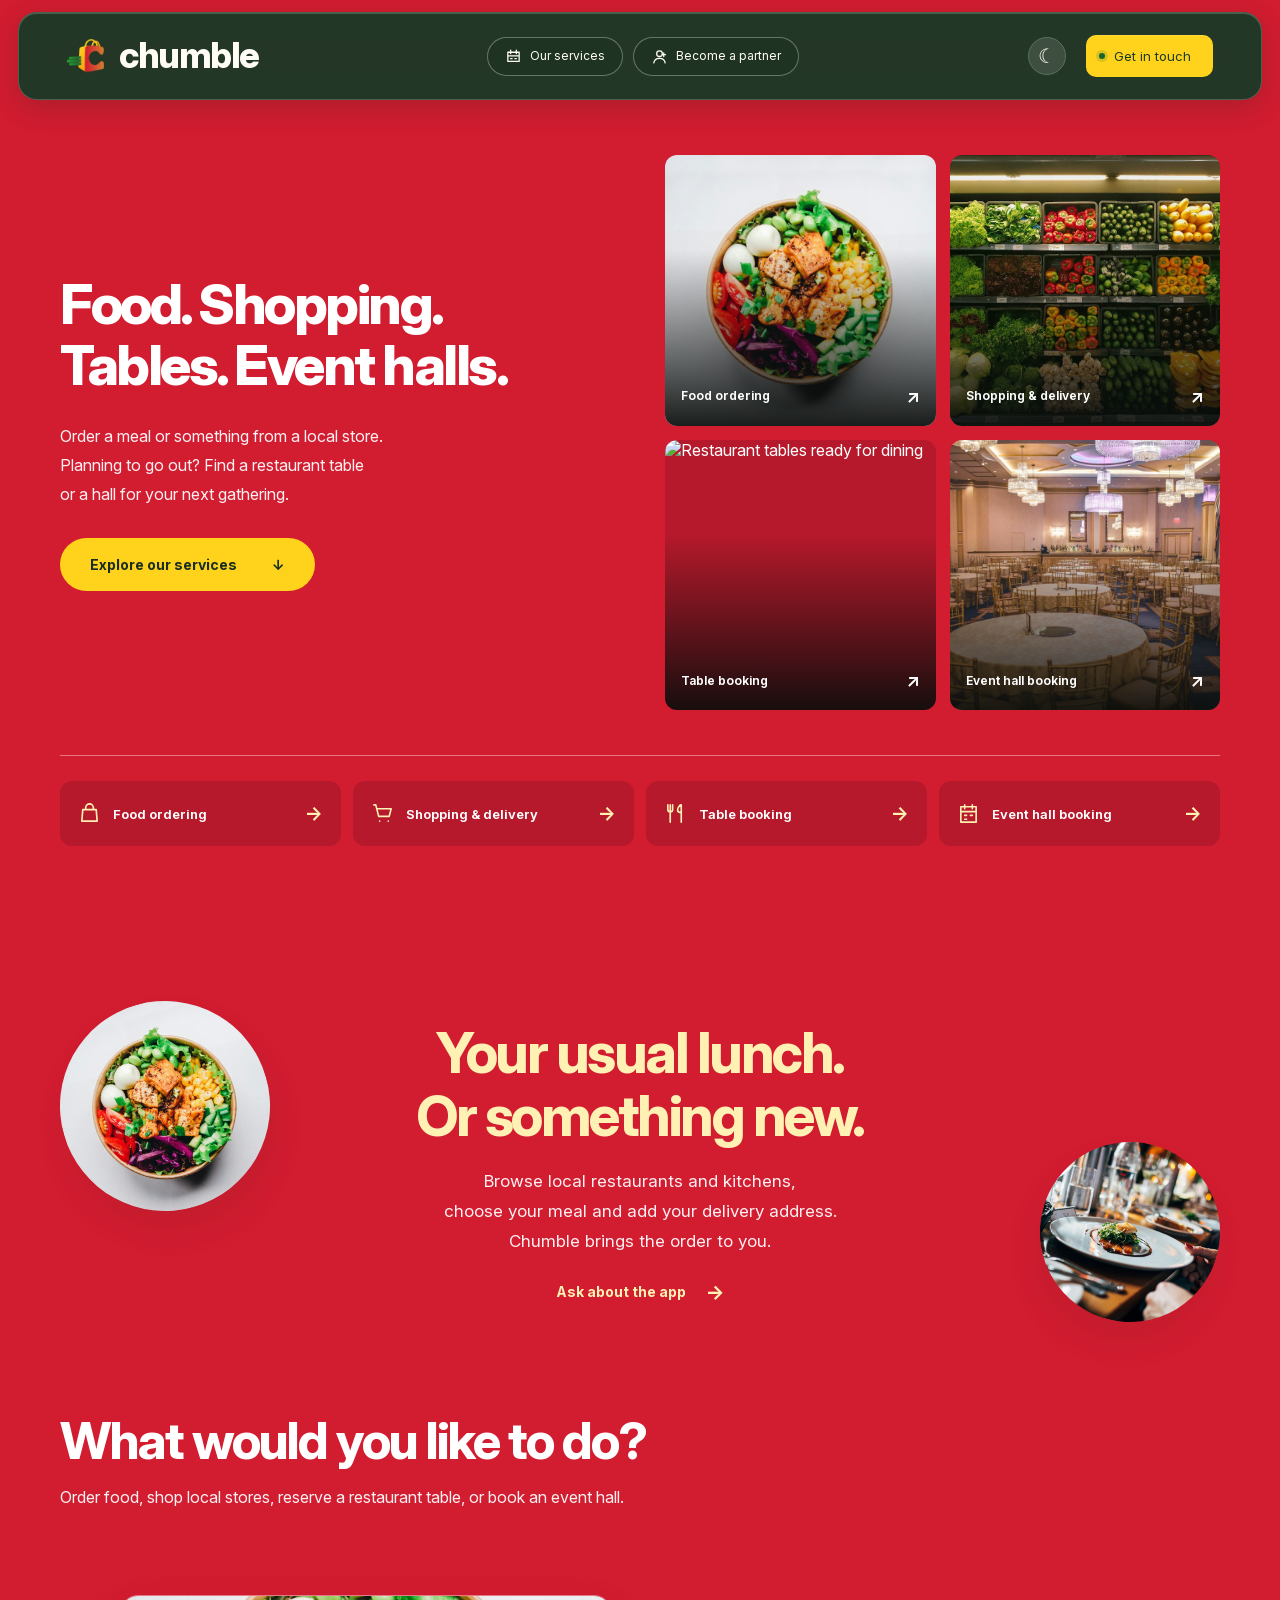
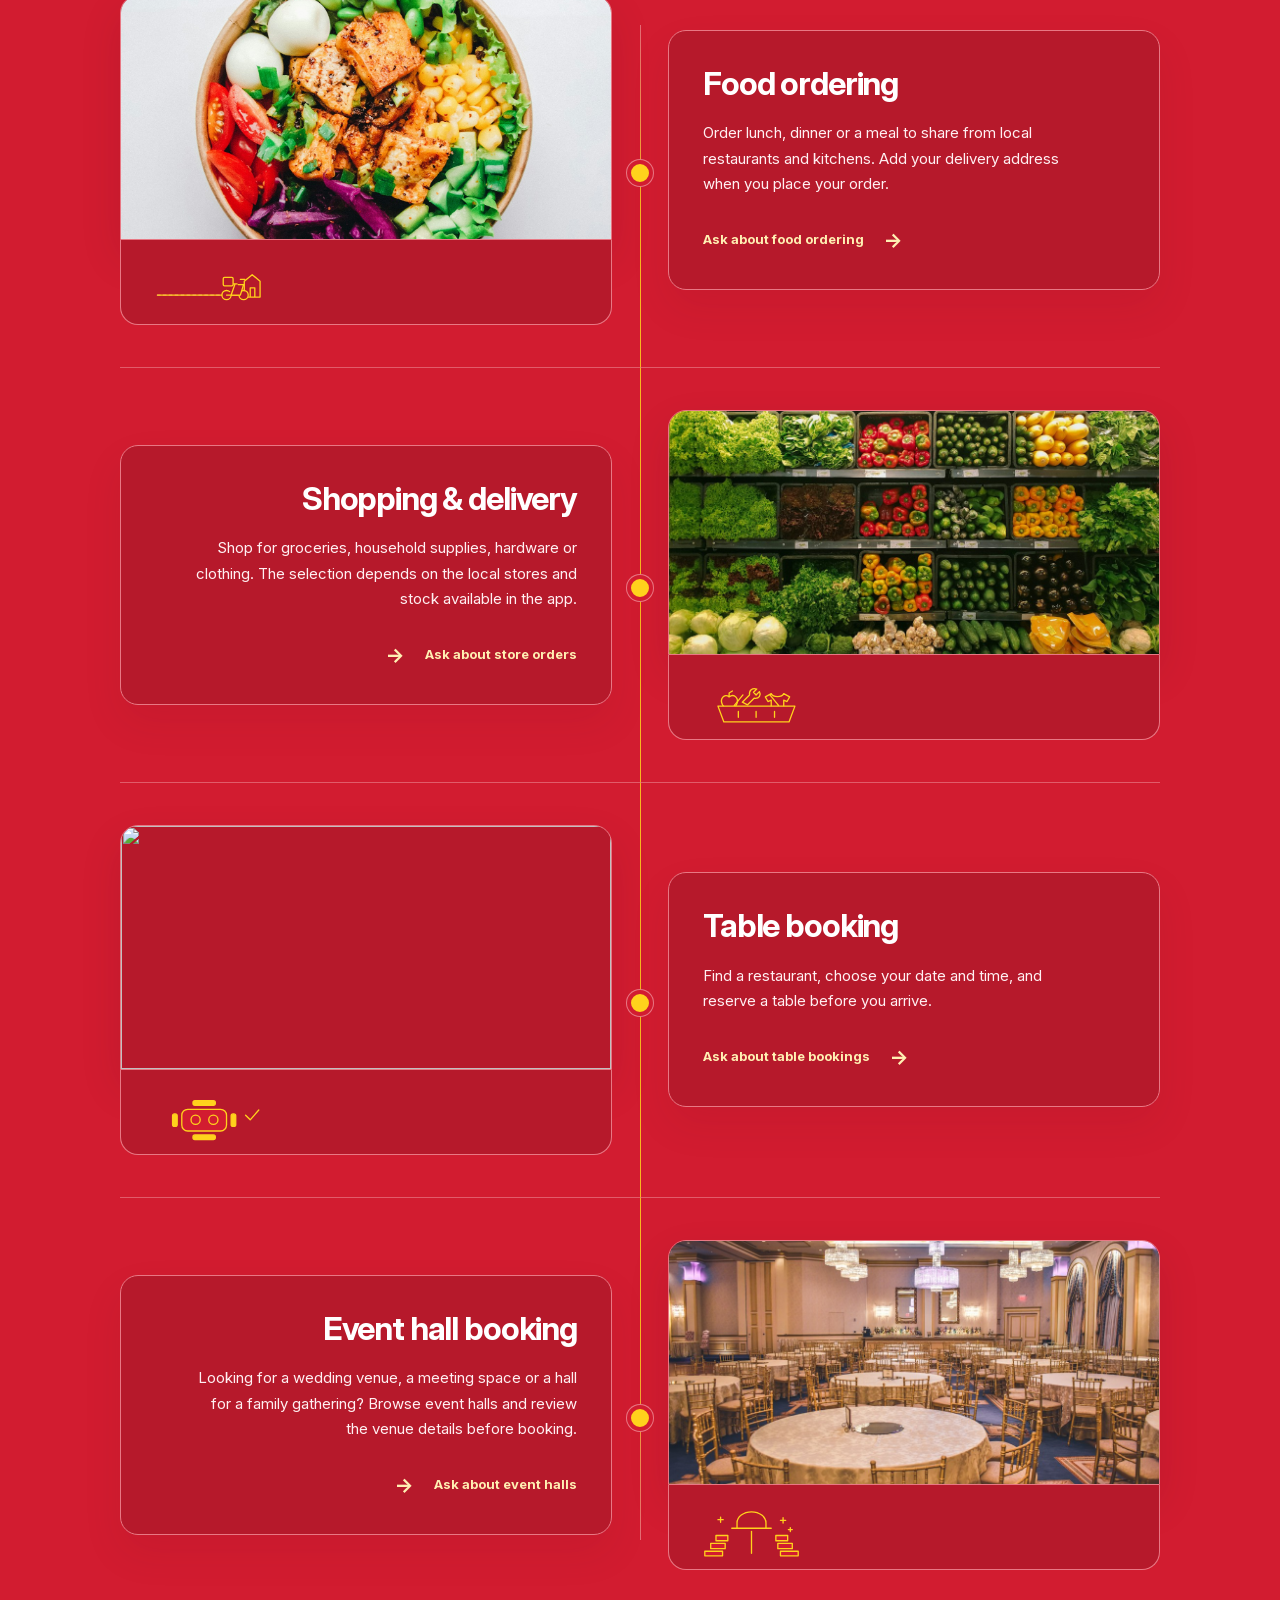
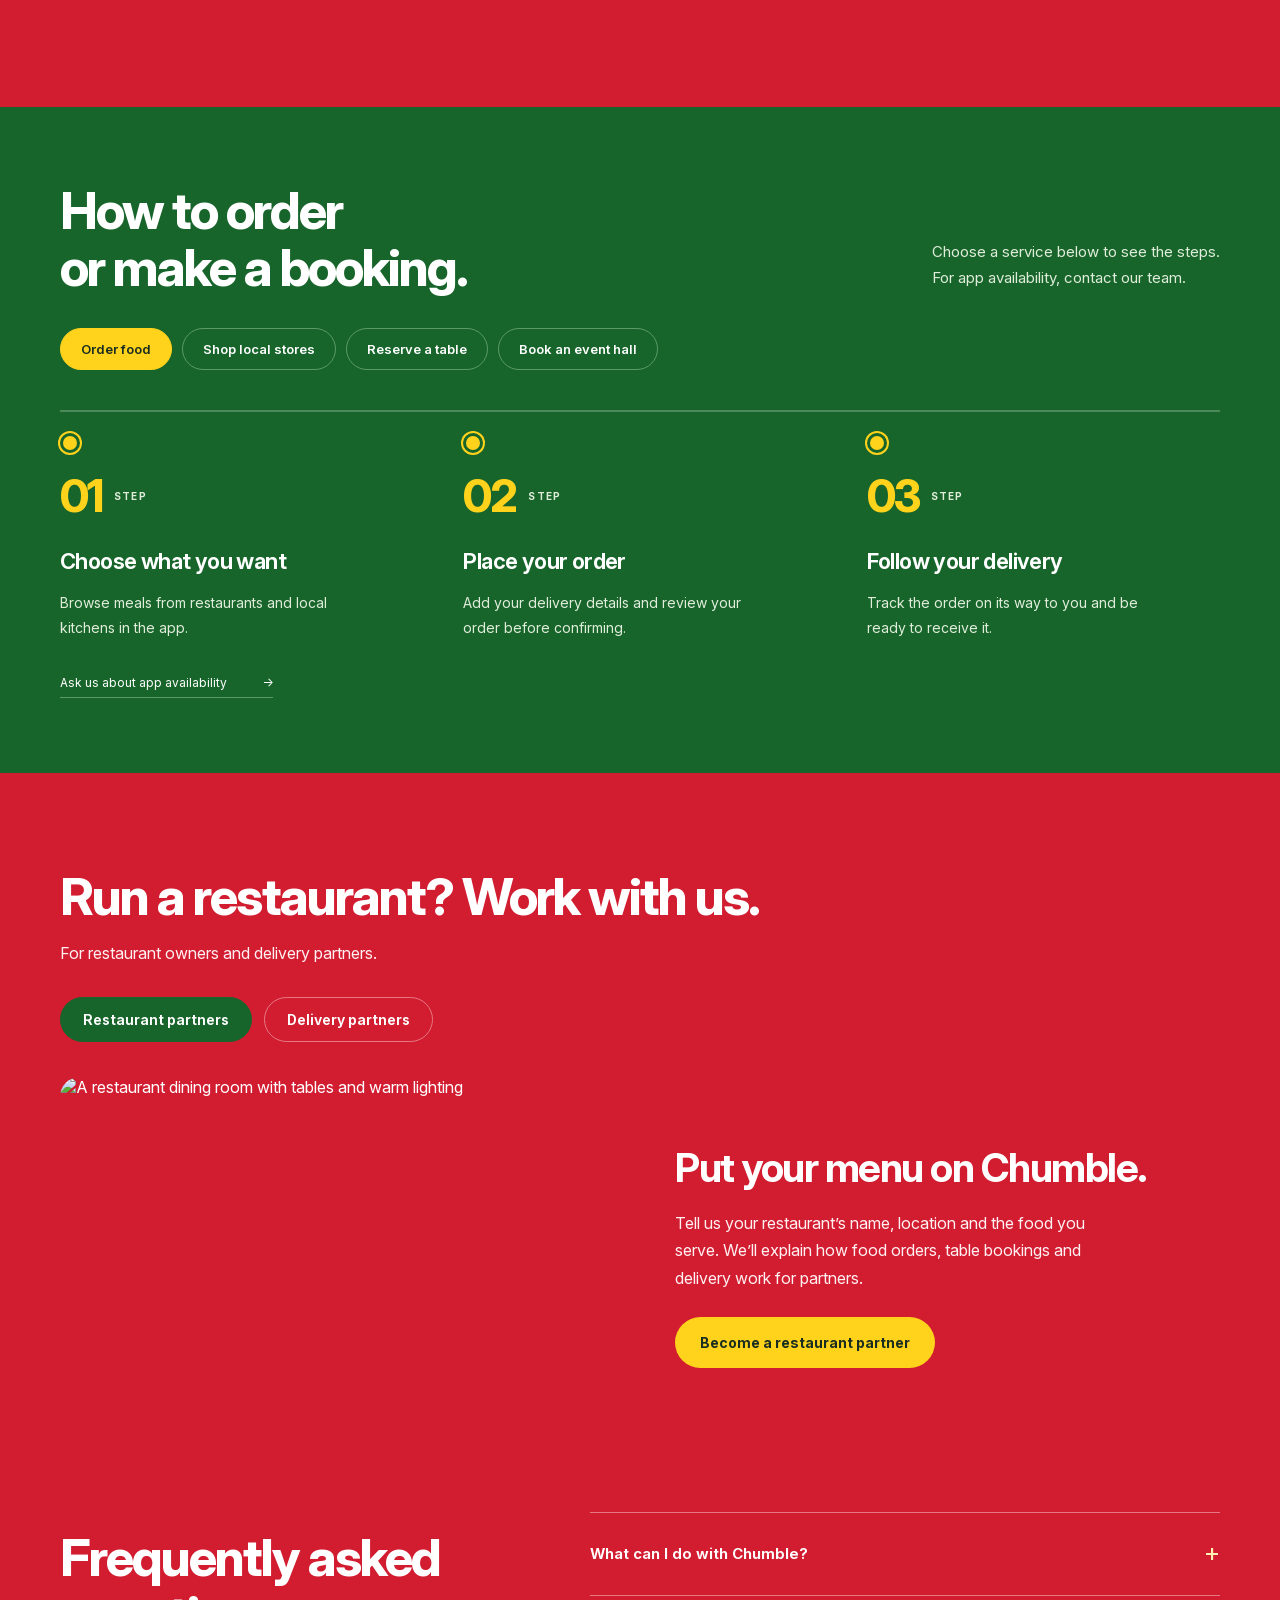
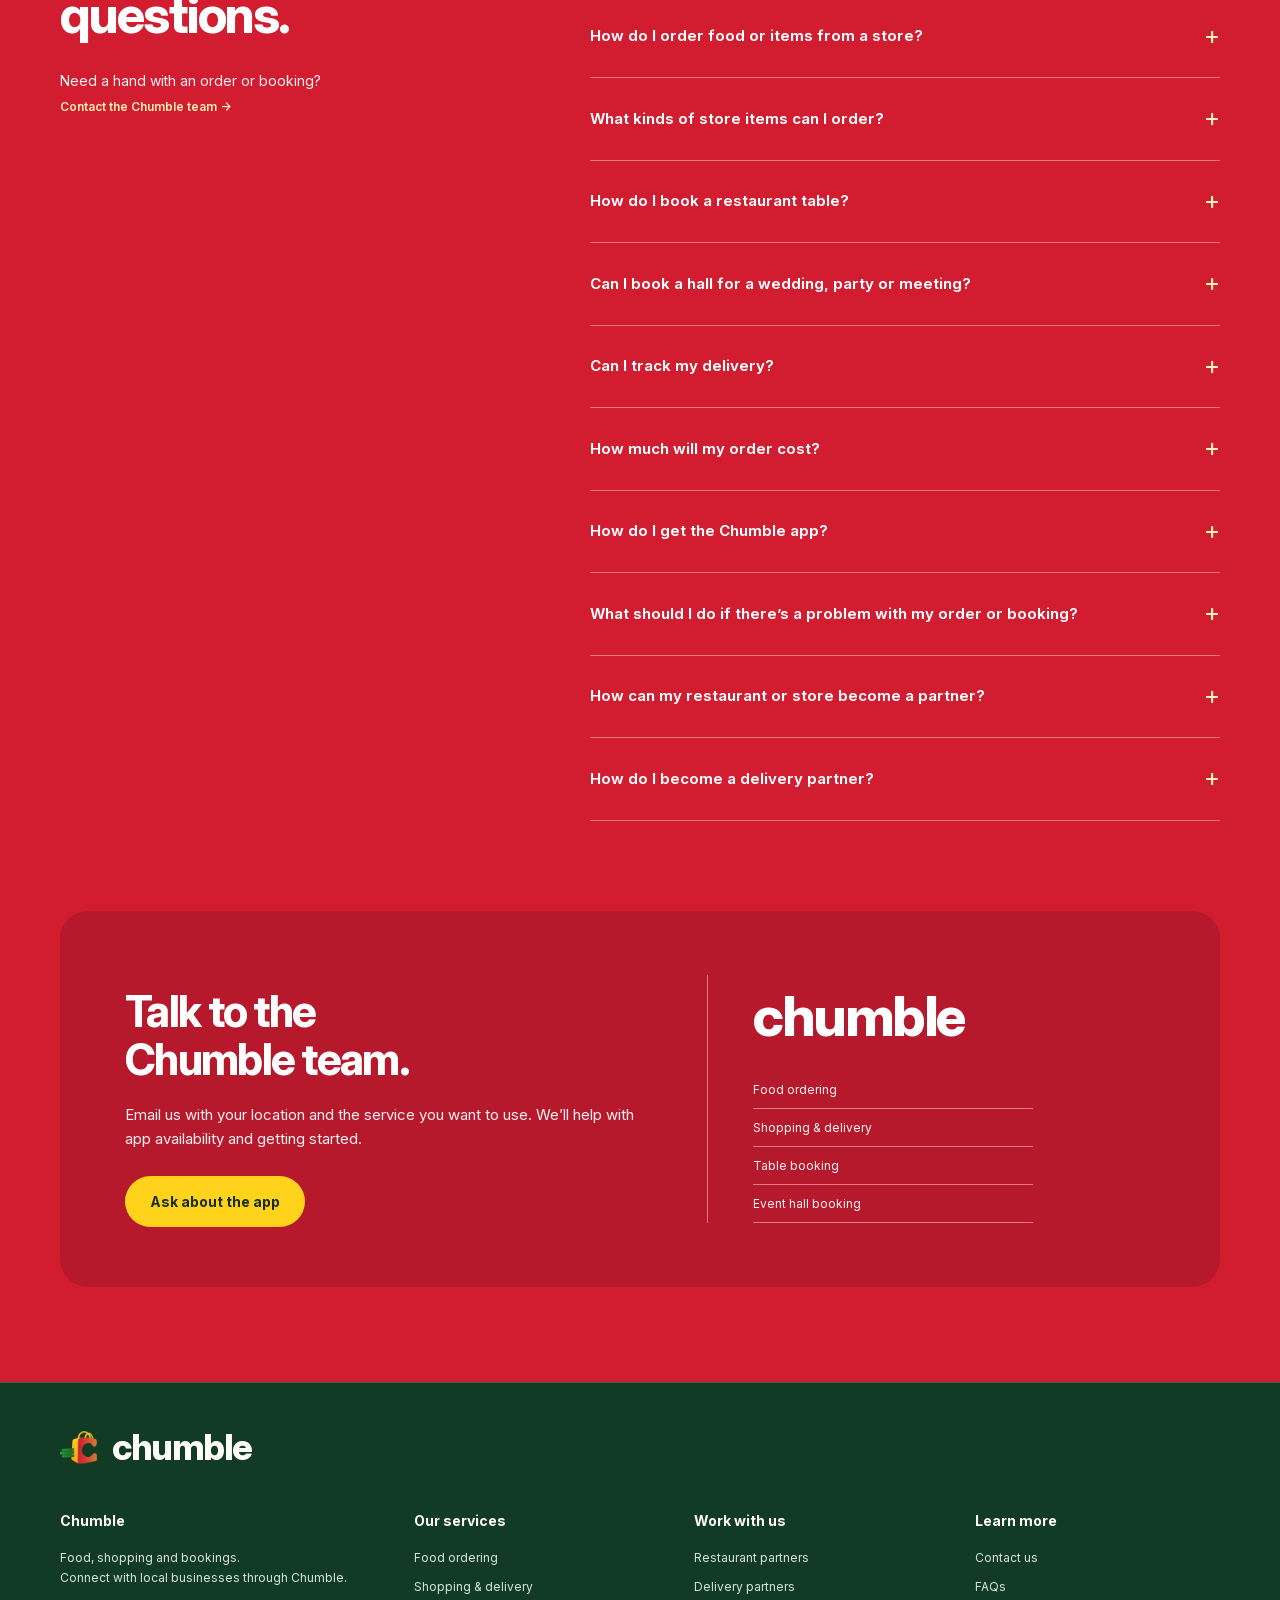
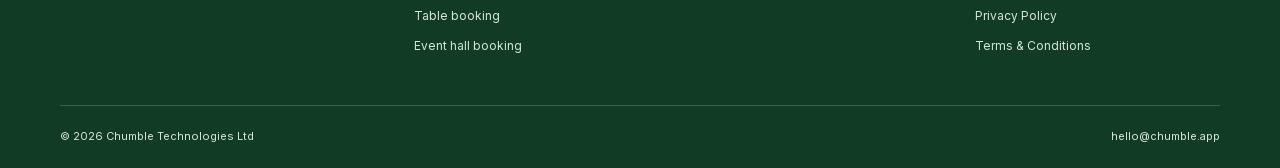
==== index.html @ e5802255 "code updated" ====
<!doctype html>
<html lang="en">
<head>
  <meta charset="utf-8">
  <meta name="viewport" content="width=device-width, initial-scale=1">
  <meta name="description" content="Order food, shop groceries, hardware, clothing and more, or book restaurant tables and event halls with Chumble.">
  <meta name="theme-color" content="#d21c30">
  <title>Chumble — Food, shopping and bookings</title>
  <link rel="icon" href="favicon.ico" sizes="any">
  <link rel="icon" href="favicon.png" type="image/png">
  <link rel="preload" href="assets/shopping.jpg" as="image">
  <link rel="preload" href="assets/inter-variable.woff2" as="font" type="font/woff2" crossorigin>
  <link rel="stylesheet" href="styles.css">
  <script src="site.js" defer></script>
</head>
<body>
  <a class="skip-link" href="#main">Skip to content</a>
  <div class="brand-header"><header class="site-header wrap">
      <a class="wordmark" href="index.html" aria-label="Chumble home"><span class="brand-symbol" aria-hidden="true"><img src="logo.png" width="52" height="52" alt=""></span><span>chumble</span></a>
      <nav id="main-navigation" aria-label="Main navigation"><a href="#services" data-nav-target="services"><svg class="nav-icon" viewBox="0 0 24 24" aria-hidden="true"><path pathLength="1" d="M4 6h16v13H4Z M8 3v5 M16 3v5 M4 11h16 M8 15h2 M14 15h2"/></svg>Our services</a><a href="#join" data-nav-target="join"><svg class="nav-icon" viewBox="0 0 24 24" aria-hidden="true"><path pathLength="1" d="M12 12a4 4 0 1 0 0-8 4 4 0 0 0 0 8Z M4 21c.6-4.2 3.1-6.5 8-6.5s7.4 2.3 8 6.5 M18 7v5 M15.5 9.5h5"/></svg>Become a partner</a></nav>
      <div class="header-actions"><button class="theme-toggle" type="button" aria-label="Switch to dark theme" aria-pressed="false">☾</button><button class="menu-toggle" type="button" aria-label="Open navigation" aria-expanded="false" aria-controls="main-navigation"><span></span><span></span><span></span></button><a class="header-app" href="#get-app">Get in touch</a></div>
    </header></div>
  <div class="hero-shell">
    <section class="hero wrap" aria-labelledby="hero-title">
      <div class="hero-copy"><h1 id="hero-title">Food. Shopping.<br>Tables. Event halls.</h1><p>Order a meal or something from a local store.<br>Planning to go out? Find a restaurant table<br>or a hall for your next gathering.</p><a class="button button-gold" href="#services">Explore our services <span aria-hidden="true">↓</span></a></div>
      <div class="hero-gallery" aria-label="Explore Chumble’s four services">
        <a href="#delivery"><img src="assets/food.jpg" width="1400" height="1400" alt="A colourful freshly prepared meal" fetchpriority="high"><span>Food ordering <span aria-hidden="true">↗</span></span></a>
        <a href="#shopping"><img src="assets/shopping.jpg" width="1000" height="667" alt="Fresh produce displayed at a local store" fetchpriority="high"><span>Shopping &amp; delivery <span aria-hidden="true">↗</span></span></a>
        <a href="#tables"><img src="assets/restaurant.jpg" width="1000" height="667" alt="Restaurant tables ready for dining" fetchpriority="high"><span>Table booking <span aria-hidden="true">↗</span></span></a>
        <a href="#events"><img src="assets/venue.jpg" width="1000" height="667" alt="An event hall set up for a gathering" fetchpriority="high"><span>Event hall booking <span aria-hidden="true">↗</span></span></a>
      </div>
      <div class="hero-start"><span class="hero-start-label">What do you need?</span><nav class="service-shortcuts" aria-label="Choose your Chumble service">
        <a href="#delivery"><svg viewBox="0 0 24 24" aria-hidden="true"><path d="M5 8h14l1 12H4L5 8Z M8 8V6a4 4 0 0 1 8 0v2"/></svg><span>Food ordering</span><span aria-hidden="true">→</span></a>
        <a href="#shopping"><svg viewBox="0 0 24 24" aria-hidden="true"><path d="M3 3h2l3 12h11l2-8H6 M9 20h.01 M18 20h.01"/></svg><span>Shopping &amp; delivery</span><span aria-hidden="true">→</span></a>
        <a href="#tables"><svg viewBox="0 0 24 24" aria-hidden="true"><path d="M4 3v5c0 3 5 3 5 0V3 M6.5 3v18 M17 3c-4 4-4 8 1 8V3v18"/></svg><span>Table booking</span><span aria-hidden="true">→</span></a>
        <a href="#events"><svg viewBox="0 0 24 24" aria-hidden="true"><path d="M4 5h16v16H4Z M8 3v4 M16 3v4 M4 10h16 M8 14h2 M14 14h2 M8 18h2"/></svg><span>Event hall booking</span><span aria-hidden="true">→</span></a>
      </nav></div>
    </section>
  </div>
  <main id="main">
    <section class="intro wrap" id="food" aria-labelledby="intro-title">
      <div class="intro-food food-left" aria-hidden="true"><img src="assets/food.jpg" width="1400" height="1400" alt="" loading="lazy"></div>
      <div class="intro-copy"><span class="eyebrow">FROM LOCAL KITCHENS TO YOUR DOOR</span><h2 id="intro-title">Your usual lunch.<br>Or something new.</h2><p>Browse local restaurants and kitchens,<br>choose your meal and add your delivery address.<br>Chumble brings the order to you.</p><a class="text-link" href="#get-app">Ask about the app <span aria-hidden="true">→</span></a></div>
      <div class="intro-food food-right" aria-hidden="true"><img src="assets/dining.jpg" width="2000" height="1333" alt="" loading="lazy"></div>
    </section>
    <section class="services wrap" id="services" aria-labelledby="services-title">
      <div class="section-heading"><h2 id="services-title">What would you like to do?</h2><p>Order food, shop local stores, reserve a restaurant table, or book an event hall.</p></div>
      <div class="service-grid">
        <article class="service-card" id="delivery"><a class="service-photo" href="#get-app" tabindex="-1" aria-hidden="true"><img src="assets/food.jpg" width="1400" height="1400" alt="" loading="lazy"></a><div class="service-motion motion-delivery" aria-hidden="true"><svg viewBox="0 0 190 70"><path class="route-base" d="M25 45H161"/><path class="route-progress" pathLength="1" d="M25 45H161"/><path class="destination" d="m157 24 12-10 12 10v24h-24Z M166 48V34h7v14"/><g class="rider"><circle cx="17" cy="45" r="7"/><circle cx="43" cy="45" r="7"/><path d="M17 45h21l5-16h-8 M24 28h9 M30 28l-6 17 M38 21h7"/><rect x="12" y="18" width="15" height="13" rx="2"/></g></svg><span><strong>From kitchen to doorstep</strong><small>Meals from local restaurants.</small></span></div><div class="service-copy"><h3>Food ordering</h3><p>Order lunch, dinner or a meal to share from local restaurants and kitchens. Add your delivery address when you place your order.</p><a class="text-link" href="mailto:hello@chumble.app?subject=Chumble%20food%20ordering">Ask about food ordering <span aria-hidden="true">→</span></a></div></article>
        <article class="service-card" id="shopping"><a class="service-photo" href="#get-app" tabindex="-1" aria-hidden="true"><img src="assets/shopping.jpg" width="1000" height="667" alt="" loading="lazy"></a><div class="service-motion motion-shopping" aria-hidden="true"><svg viewBox="0 0 190 70"><g class="basket-items"><g class="basket-item item-grocery"><path d="M61 25c-7-6-15 3-10 12 3 5 6 8 10 5 5 3 8 0 11-5 5-9-3-18-11-12Z M61 25v-6l5-3"/></g><g class="basket-item item-hardware"><path d="m89 37 10-10c8 1 11-5 8-10l-5 5-4-4 5-5c-7-2-12 2-11 9L81 33Z"/></g><g class="basket-item item-clothing"><path d="m125 20-9 5 4 7 5-2v16h19V30l5 2 4-7-9-5c-3 6-16 6-19 0Z"/></g></g><path class="basket" d="M44 39h117l-9 24H53Z M68 39l14-17 M137 39l-14-17 M75 47v9 M102 47v9 M130 47v9"/></svg><span><strong>Groceries, hardware and clothing</strong><small>Food, tools, clothing &amp; more.</small></span></div><div class="service-copy"><h3>Shopping &amp; delivery</h3><p>Shop for groceries, household supplies, hardware or clothing. The selection depends on the local stores and stock available in the app.</p><a class="text-link" href="mailto:hello@chumble.app?subject=Chumble%20store%20orders%20and%20delivery">Ask about store orders <span aria-hidden="true">→</span></a></div></article>
        <article class="service-card" id="tables"><a class="service-photo" href="#get-app" tabindex="-1" aria-hidden="true"><img src="assets/restaurant.jpg" width="1000" height="667" alt="" loading="lazy"></a><div class="service-motion motion-tables" aria-hidden="true"><svg viewBox="0 0 190 70"><rect class="dining-table" x="62" y="21" width="68" height="33" rx="9"/><rect class="seat seat-top" x="79" y="8" width="34" height="7" rx="3"/><rect class="seat seat-bottom" x="79" y="60" width="34" height="7" rx="3"/><rect class="seat seat-left" x="48" y="28" width="7" height="19" rx="3"/><rect class="seat seat-right" x="137" y="28" width="7" height="19" rx="3"/><circle class="place-setting" cx="83" cy="37" r="7"/><circle class="place-setting" cx="110" cy="37" r="7"/><path class="reservation-check" pathLength="1" d="m159 30 7 7 13-15"/></svg><span><strong>Reserve before you arrive</strong><small>Choose a date. Make a reservation.</small></span></div><div class="service-copy"><h3>Table booking</h3><p>Find a restaurant, choose your date and time, and reserve a table before you arrive.</p><a class="text-link" href="mailto:hello@chumble.app?subject=Chumble%20table%20reservations">Ask about table bookings <span aria-hidden="true">→</span></a></div></article>
        <article class="service-card" id="events"><a class="service-photo" href="#get-app" tabindex="-1" aria-hidden="true"><img src="assets/venue.jpg" width="1000" height="667" alt="" loading="lazy"></a><div class="service-motion motion-events" aria-hidden="true"><svg viewBox="0 0 190 70"><path class="event-arch" pathLength="1" d="M73 27V19a22 17 0 0 1 44 0v8 M65 27h60"/><g class="event-row row-one"><path d="M41 38h18v8H41Z M132 38h18v8h-18Z"/></g><g class="event-row row-two"><path d="M33 50h22v8H33Z M135 50h22v8h-22Z"/></g><g class="event-row row-three"><path d="M24 62h27v7H24Z M139 62h27v7h-27Z"/></g><path class="event-aisle" pathLength="1" d="M95 65V32"/><g class="event-sparks"><path d="M48 10v8 M44 14h8 M143 11v8 M139 15h8 M154 26v6 M151 29h6"/></g></svg><span><strong>Halls for meetings and celebrations</strong><small>Find a hall. Bring everyone together.</small></span></div><div class="service-copy"><h3>Event hall booking</h3><p>Looking for a wedding venue, a meeting space or a hall for a family gathering? Browse event halls and review the venue details before booking.</p><a class="text-link" href="mailto:hello@chumble.app?subject=Chumble%20event%20hall%20bookings">Ask about event halls <span aria-hidden="true">→</span></a></div></article>
      </div>
    </section>
    <section class="how-section" id="how-it-works" aria-labelledby="how-title"><div class="wrap">
      <div class="how-heading"><div><h2 id="how-title">How to order<br>or make a booking.</h2></div><p>Choose a service below to see the steps.<br>For app availability, contact our team.</p></div>
      <div class="journey-tabs" role="tablist" aria-label="How to use each service">
        <button class="journey-tab" id="tab-food-guide" role="tab" aria-selected="true" aria-controls="panel-food-guide" tabindex="0">Order food</button>
        <button class="journey-tab" id="tab-shopping-guide" role="tab" aria-selected="false" aria-controls="panel-shopping-guide" tabindex="-1">Shop local stores</button>
        <button class="journey-tab" id="tab-table-guide" role="tab" aria-selected="false" aria-controls="panel-table-guide" tabindex="-1">Reserve a table</button>
        <button class="journey-tab" id="tab-event-guide" role="tab" aria-selected="false" aria-controls="panel-event-guide" tabindex="-1">Book an event hall</button>
      </div>
      <div class="journey-panel" id="panel-food-guide" role="tabpanel" aria-labelledby="tab-food-guide" tabindex="0"><ol class="journey-steps"><li><span class="step-number" aria-hidden="true">01</span><h3>Choose what you want</h3><p>Browse meals from restaurants and local kitchens in the app.</p></li><li><span class="step-number" aria-hidden="true">02</span><h3>Place your order</h3><p>Add your delivery details and review your order before confirming.</p></li><li><span class="step-number" aria-hidden="true">03</span><h3>Follow your delivery</h3><p>Track the order on its way to you and be ready to receive it.</p></li></ol></div>
      <div class="journey-panel" id="panel-shopping-guide" role="tabpanel" aria-labelledby="tab-shopping-guide" tabindex="0" hidden><ol class="journey-steps"><li><span class="step-number" aria-hidden="true">01</span><h3>Find what you need</h3><p>Browse local stores for groceries, hardware, clothing and more.</p></li><li><span class="step-number" aria-hidden="true">02</span><h3>Place your store order</h3><p>Choose your items and check your delivery details before confirming.</p></li><li><span class="step-number" aria-hidden="true">03</span><h3>Get it delivered</h3><p>Follow your order and receive your purchases at your door.</p></li></ol></div>
      <div class="journey-panel" id="panel-table-guide" role="tabpanel" aria-labelledby="tab-table-guide" tabindex="0" hidden><ol class="journey-steps"><li><span class="step-number" aria-hidden="true">01</span><h3>Find your restaurant</h3><p>Choose somewhere for dinner, a catch-up or a meal with the family.</p></li><li><span class="step-number" aria-hidden="true">02</span><h3>Pick a date and time</h3><p>Plan when you’d like to go and reserve your table in the app.</p></li><li><span class="step-number" aria-hidden="true">03</span><h3>Bring your people</h3><p>Check your reservation details before heading to the restaurant.</p></li></ol></div>
      <div class="journey-panel" id="panel-event-guide" role="tabpanel" aria-labelledby="tab-event-guide" tabindex="0" hidden><ol class="journey-steps"><li><span class="step-number" aria-hidden="true">01</span><h3>Find a space</h3><p>Explore event halls for your wedding, meeting or celebration.</p></li><li><span class="step-number" aria-hidden="true">02</span><h3>Match it to your plan</h3><p>Choose a hall that suits the occasion and the people you’re inviting.</p></li><li><span class="step-number" aria-hidden="true">03</span><h3>Arrange your booking</h3><p>Review the venue details and make your booking through Chumble.</p></li></ol></div>
      <a class="how-contact" href="#get-app">Ask us about app availability <span aria-hidden="true">→</span></a>
    </div></section>
    <section class="partners wrap" id="join" aria-labelledby="partners-title"><div class="section-heading partner-heading"><h2 id="partners-title">Run a restaurant? Work with us.</h2><p>For restaurant owners and delivery partners.</p></div>
      <div class="partner-tabs" role="tablist" aria-label="Partner opportunities"><button class="plan-tab" id="tab-restaurants" role="tab" aria-selected="true" aria-controls="panel-restaurants" tabindex="0">Restaurant partners</button><button class="plan-tab" id="tab-couriers" role="tab" aria-selected="false" aria-controls="panel-couriers" tabindex="-1">Delivery partners</button></div>
      <article class="partner-panel" id="panel-restaurants" role="tabpanel" aria-labelledby="tab-restaurants" tabindex="0"><img src="assets/restaurant.jpg" width="1000" height="667" alt="A restaurant dining room with tables and warm lighting" loading="lazy"><div><span class="eyebrow">FOR RESTAURANTS</span><h3>Put your menu on Chumble.</h3><p>Tell us your restaurant’s name, location and the food you serve. We’ll explain how food orders, table bookings and delivery work for partners.</p><a class="button" href="mailto:hello@chumble.app?subject=Become%20a%20Chumble%20restaurant%20partner">Become a restaurant partner</a></div></article>
      <article class="partner-panel courier-panel" id="panel-couriers" role="tabpanel" aria-labelledby="tab-couriers" tabindex="0" hidden><img src="assets/delivery-partner-chumble.jpg" width="1536" height="1024" alt="A delivery rider cycling with a food delivery backpack displaying the Chumble logo" loading="lazy"><div><span class="eyebrow">FOR DELIVERY PARTNERS</span><h3>Deliver orders in your area.</h3><p>Interested in delivering with Chumble? Tell us where you’d like to work. Our team will walk you through the requirements and payment arrangements.</p><a class="button" href="mailto:hello@chumble.app?subject=Become%20a%20Chumble%20delivery%20partner">Become a delivery partner</a></div></article>
    </section>
    <section class="faq-section wrap" id="faq" aria-labelledby="faq-title">
      <div class="faq-heading"><h2 id="faq-title">Frequently asked<br>questions.</h2><p>Need a hand with an order or booking?<br><a href="mailto:hello@chumble.app">Contact the Chumble team →</a></p></div>
      <div class="faq-list">
        <details><summary>What can I do with Chumble?</summary><p>You can order food, shop local stores for delivery, reserve a restaurant table or book an event hall. Contact us if you need help getting started.</p></details>
        <details><summary>How do I order food or items from a store?</summary><p>Choose a restaurant or store in the app, select your meals or items, and add your delivery details. Review your order and the total cost before confirming. The restaurant prepares your food or the store supplies your items, and a delivery partner brings the order to you.</p></details>
        <details><summary>What kinds of store items can I order?</summary><p>Shopping with Chumble goes beyond groceries. You can order household essentials, hardware, clothing and other products from local stores. The items you can choose from depend on the stores and stock available in the app.</p></details>
        <details><summary>How do I book a restaurant table?</summary><p>Choose a restaurant, select a date and time, and reserve your table through the app. Review the reservation details before you confirm, then check your booking before heading out.</p></details>
        <details><summary>Can I book a hall for a wedding, party or meeting?</summary><p>Yes. Browse the available halls for your occasion, then review the venue and booking details before confirming. If you have a question about a hall, email our team with the venue name and your planned date.</p></details>
        <details><summary>Can I track my delivery?</summary><p>Yes. You can follow your order’s progress in the Chumble app. Keep your contact and delivery details accurate, and make sure someone is available to receive the order when it arrives.</p></details>
        <details><summary>How much will my order cost?</summary><p>You’ll see the item prices, delivery fees and any other applicable charges before you place your order. Review the total before confirming so you know what you’re paying.</p></details>
        <details><summary>How do I get the Chumble app?</summary><p>Contact us at <a href="mailto:hello@chumble.app?subject=Chumble%20app%20availability">hello@chumble.app</a> for app availability and updates. Our team will help you get started with the service you’re interested in.</p></details>
        <details><summary>What should I do if there’s a problem with my order or booking?</summary><p>Email <a href="mailto:hello@chumble.app?subject=Help%20with%20a%20Chumble%20order%20or%20booking">hello@chumble.app</a> with your order or booking details and a description of the problem. If an item is missing, incorrect or damaged, include a photo where possible so our team can understand what happened and help with the next steps.</p></details>
        <details><summary>How can my restaurant or store become a partner?</summary><p><a href="mailto:hello@chumble.app?subject=Become%20a%20Chumble%20business%20partner">Contact us about a business partnership</a> and tell us your business name, location and what you sell. We’ll discuss how your restaurant or store can work with Chumble and guide you through the next steps.</p></details>
        <details><summary>How do I become a delivery partner?</summary><p><a href="mailto:hello@chumble.app?subject=Become%20a%20Chumble%20delivery%20partner">Get in touch about delivering with Chumble</a> and let us know where you’d like to work. Our team will explain the requirements and how to get started.</p></details>
      </div>
    </section>
    <section class="app-cta wrap" id="get-app" aria-labelledby="app-title"><div><h2 id="app-title">Talk to the<br>Chumble team.</h2><p>Email us with your location and the service you want to use. We’ll help with app availability and getting started.</p><a class="button" href="mailto:hello@chumble.app?subject=Chumble%20app%20availability">Ask about the app</a></div><div class="app-cta-brand" aria-hidden="true"><span>chumble</span><small>Food, shopping and bookings.</small><div class="brand-service-lines"><span>Food ordering</span><span>Shopping &amp; delivery</span><span>Table booking</span><span>Event hall booking</span></div></div></section>
  </main>
  <footer class="site-footer"><div class="wrap"><div class="footer-top"><a class="wordmark" href="index.html" aria-label="Chumble home"><span class="brand-symbol" aria-hidden="true"><img src="logo.png" width="52" height="52" alt=""></span><span>chumble</span></a></div><div class="footer-columns"><div><h3>Chumble</h3><p>Food, shopping and bookings.<br>Connect with local businesses through Chumble.</p></div><nav aria-label="Services"><h3>Our services</h3><a href="#delivery">Food ordering</a><a href="#shopping">Shopping &amp; delivery</a><a href="#tables">Table booking</a><a href="#events">Event hall booking</a></nav><nav aria-label="Partners"><h3>Work with us</h3><a href="mailto:hello@chumble.app?subject=Restaurant%20partnership">Restaurant partners</a><a href="mailto:hello@chumble.app?subject=Delivery%20partnership">Delivery partners</a></nav><nav aria-label="Support and legal"><h3>Learn more</h3><a href="mailto:hello@chumble.app">Contact us</a><a href="#faq">FAQs</a><a href="privacy-policy.html">Privacy Policy</a><a href="terms-and-conditions.html">Terms &amp; Conditions</a></nav></div><div class="footer-bottom"><span>© 2026 Chumble Technologies Ltd</span><a href="mailto:hello@chumble.app">hello@chumble.app</a></div></div></footer>
</body>
</html>
---- styles.css ----
/* Red leads the page; gold and green come from the Chumble logo. */
:root{color-scheme:light;--logo-red:#d21c30;--logo-gold:#ffd21c;--logo-green:#209b2b;--paper:#d21c30;--ink:#ffffff;--muted:#fff0f2;--line:#e87884;--accent:#fff0b3;--soft:#b6192b;--inverse:#ffffff;--green:#17652b;--button:#ffd21c;--button-text:#192d20;--button-hover:#ffe374;--button-hover-text:#192d20;--gold:#ffd21c;--green-accent:#fff0b3;--food-muted:#e0edda;--food-line:#5b9969;--photo-base:#b6192b;--photo-shade:#540b1bcc;--selection:#ffd21c;--selection-text:#192d20}
[data-theme=dark]{color-scheme:dark;--paper:#200d12;--ink:#fff9f4;--muted:#e9c7cf;--line:#76404c;--accent:#ffe374;--soft:#39121c;--inverse:#fff9f4;--green:#103c20;--button:#ffd21c;--button-text:#192d20;--button-hover:#ffe374;--button-hover-text:#192d20;--gold:#ffd21c;--green-accent:#ffe374;--food-muted:#d0e3cc;--food-line:#476e4e;--photo-base:#39121c;--photo-shade:#200d12d9}
@font-face{font-family:Inter;src:url('assets/inter-variable.woff2') format('woff2');font-style:normal;font-weight:100 900;font-display:swap}
*{box-sizing:border-box}html{scroll-behavior:smooth;scroll-padding-top:25px}body{margin:0;background:var(--paper);color:var(--ink);font-family:Inter,Arial,sans-serif;-webkit-font-smoothing:antialiased}a{color:inherit}button{font:inherit}a,button{-webkit-tap-highlight-color:transparent}a:focus-visible,button:focus-visible,[role=tabpanel]:focus-visible{outline:3px solid var(--green-accent);outline-offset:6px}[hidden]{display:none!important}::selection{background:var(--gold);color:#192d20}.wrap{width:min(1160px,calc(100% - 96px));margin-inline:auto}.skip-link{position:fixed;top:-80px;left:20px;background:var(--paper);padding:14px;z-index:20}.skip-link:focus{top:12px}.hero-shell{position:relative;isolation:isolate;color:white;background:#540b1b;overflow:hidden}.hero-shell:before{content:'';position:absolute;inset:0;background:linear-gradient(#360811db,#6c102744 35%,#26060dd9);z-index:-1}.site-header{height:100px;display:flex;align-items:center;justify-content:space-between;gap:30px}.wordmark{display:inline-flex;align-items:center;gap:12px;font-size:36px;font-weight:780;letter-spacing:-1.5px;line-height:1;text-decoration:none;white-space:nowrap}.wordmark>span:last-child{padding-bottom:2px}.brand-symbol{display:flex;align-items:center;justify-content:center;width:40px;height:40px;overflow:hidden;flex-shrink:0}.wordmark img{display:block;width:52px;height:52px;max-width:none;object-fit:contain;flex-shrink:0}.site-header nav{display:flex;gap:32px;font-size:14px}.site-header nav a{text-decoration:none}.site-header nav a:hover{color:var(--gold)}.header-actions{display:flex;align-items:center;gap:20px}.theme-toggle{border:1px solid currentColor;border-radius:50%;width:38px;height:38px;cursor:pointer;font-size:20px;background:transparent;color:inherit}.theme-toggle:hover{background:#ffffff25}.header-app{font-size:13px;padding:12px 18px;border:1px solid #ffffff80;border-radius:30px;text-decoration:none}.header-app:hover{background:#ffffff20}.hero{text-align:center;min-height:690px;height:calc(100svh - 100px);max-height:900px;display:flex;flex-direction:column;align-items:center;justify-content:center;padding-block:50px 95px;position:relative}.hero-brand{font-size:clamp(65px,7vw,100px);font-weight:900;font-style:italic;letter-spacing:-6px;margin:0 0 28px;line-height:1}.hero h1{font-size:clamp(42px,4.6vw,65px);font-weight:800;line-height:1.1;letter-spacing:-2.8px;margin:0 0 24px}.hero>p:not(.hero-brand){font-size:18px;line-height:1.6;color:#f1f2ef;margin:0 0 30px}.button{display:inline-flex;align-items:center;justify-content:center;padding:15px 25px;background:var(--button);color:var(--button-text);border-radius:30px;font-size:14px;font-weight:700;text-decoration:none;line-height:1.5;transition:background .2s}.button:hover{background:var(--button-hover);color:var(--button-hover-text)}.button-gold{background:var(--gold);color:#192d20;padding:16px 30px}.button-gold:hover{background:#ffe374;color:#192d20}.scroll-link{position:absolute;bottom:28px;font-size:13px;text-decoration:none;display:flex;align-items:center;gap:15px}.scroll-link span{font-size:24px}.eyebrow{display:block;font-size:11px;line-height:1.6;letter-spacing:1.5px;font-weight:700;color:var(--green-accent)}h2{font-size:clamp(35px,4vw,52px);font-weight:750;line-height:1.12;letter-spacing:-2px;margin:0}h3{font-size:24px;font-weight:700;letter-spacing:-.6px;line-height:1.2;margin:0}.intro{position:relative;text-align:center;padding-block:115px 105px;min-height:490px;display:flex;align-items:center;justify-content:center}.intro-copy{position:relative;z-index:1}.intro h2{color:var(--accent);font-size:56px;margin:16px 0 20px;letter-spacing:-2.5px}.intro p{font-size:17px;line-height:1.75;color:var(--muted);margin:0 0 20px}.intro-food{position:absolute;width:210px;height:210px;border-radius:50%;overflow:hidden;box-shadow:0 20px 35px #142c1412}.intro-food img{width:100%;height:100%;object-fit:cover}.food-left{left:0;top:110px;transform:rotate(-16deg)}.food-right{right:0;bottom:90px;width:180px;height:180px;transform:rotate(14deg)}.food-right img{object-position:68% center}.text-link{display:inline-flex;gap:20px;align-items:center;color:var(--green-accent);font-weight:700;font-size:14px;text-decoration:none;line-height:1.5}.text-link:hover{color:var(--accent)}.text-link span{font-size:20px}.services{padding-bottom:95px}.section-heading{margin-bottom:42px}.section-heading>p{color:var(--muted);font-size:16px;line-height:1.6;margin:16px 0 0}.service-grid{display:grid;grid-template-columns:repeat(2,1fr);gap:24px}.service-card{overflow:hidden;border:1px solid var(--line);border-radius:18px;background:var(--soft)}.service-photo{display:block;height:235px;overflow:hidden;background:var(--soft)}.service-photo img{width:100%;height:100%;object-fit:cover;transition:transform .3s}.service-card:hover .service-photo img{transform:scale(1.035)}.service-copy{padding:25px;display:flex;flex-direction:column;align-items:flex-start;min-height:220px}.service-copy p{color:var(--muted);font-size:14px;line-height:1.7;margin:14px 0 22px}.service-copy .text-link{margin-top:auto;font-size:13px}.partners{padding-block:95px}.partner-heading{margin-bottom:30px}.partner-tabs{display:flex;gap:12px;margin-bottom:35px;flex-wrap:wrap}.plan-tab{border:1px solid var(--line);background:transparent;color:var(--ink);font-size:14px;font-weight:650;padding:13px 22px;border-radius:30px;cursor:pointer}.plan-tab[aria-selected=true]{background:var(--green);border-color:var(--green);color:var(--inverse)}.plan-tab:hover{border-color:var(--green-accent)}.partner-panel{display:grid;grid-template-columns:1fr 1fr;gap:70px;align-items:center}.partner-panel>img{display:block;width:100%;height:340px;object-fit:cover;border-radius:20px}.partner-panel h3{font-size:40px;letter-spacing:-1.5px;margin:18px 0}.partner-panel p{font-size:16px;line-height:1.7;color:var(--muted);max-width:420px;margin:0 0 25px}.app-cta{border-radius:28px;padding:60px 65px;background:var(--soft);display:grid;grid-template-columns:1.2fr 1fr;gap:45px;align-items:center;margin-bottom:95px}.app-cta h2{font-size:43px;margin:16px 0 20px;letter-spacing:-1.7px}.app-cta p{font-size:15px;color:var(--muted);line-height:1.6;margin:0 0 25px}.app-cta-brand{display:flex;flex-direction:column;align-items:center;text-align:center}.app-cta-brand img{width:150px;height:150px;object-fit:contain}.app-cta-brand>span{font-size:47px;font-weight:850;letter-spacing:-3px;margin-top:8px;color:var(--green-accent)}.app-cta-brand small{font-size:12px;color:var(--muted);margin-top:10px}.site-footer{background:var(--soft);padding-block:45px 25px}.footer-top{display:flex;justify-content:space-between;align-items:center;margin-bottom:45px}.footer-country{font-size:13px;border:1px solid var(--line);border-radius:8px;padding:10px 15px;display:flex;align-items:center;gap:15px}.footer-country>span{color:var(--green-accent);font-size:10px}.footer-columns{display:grid;grid-template-columns:1.3fr 1fr 1fr 1fr;gap:35px;margin-bottom:40px}.footer-columns h3{font-size:14px;letter-spacing:0;margin-bottom:18px}.footer-columns p,.footer-columns a{font-size:12px;color:var(--muted);line-height:1.7}.footer-columns p{margin:0}.footer-columns nav{display:flex;flex-direction:column;align-items:flex-start}.footer-columns a{text-decoration:none;margin-bottom:9px}.footer-columns a:hover{color:var(--accent)}.footer-bottom{display:flex;justify-content:space-between;gap:20px;border-top:1px solid var(--line);padding-top:23px;font-size:11px;color:var(--muted)}.footer-bottom a{text-decoration:none}
/* The same identity carries through to the existing legal pages. */
body.legal .nav,body.legal main,body.legal footer{max-width:900px;margin:auto;padding-inline:28px}body.legal .nav{height:100px;display:flex;align-items:center;justify-content:space-between;border-bottom:1px solid var(--line)}body.legal .brand{color:var(--ink);text-decoration:none}body.legal .brand-logo{width:44px;height:44px;object-fit:contain}body.legal .nav-end{display:flex;align-items:center;gap:20px}body.legal .back{font-size:13px;text-decoration:none}body.legal main{padding-top:64px;padding-bottom:70px}body.legal h1{font-size:clamp(44px,6vw,64px);letter-spacing:-3px;margin:20px 0}body.legal h2{font-size:25px;letter-spacing:-.7px;margin:38px 0 12px}body.legal p{font-size:16px;line-height:1.8;color:var(--muted)}body.legal p a{color:var(--ink);text-underline-offset:4px}body.legal .updated{font-size:12px}body.legal footer{display:flex;flex-wrap:wrap;align-items:center;justify-content:space-between;gap:20px;border-top:1px solid var(--line);padding-top:25px;padding-bottom:30px;color:var(--muted);font-size:12px}body.legal footer a{text-decoration:none}

/* A direct first action, followed by practical service guides. */
.hero-start{width:min(1040px,100%);margin-top:5px}.hero-start-label{display:block;font-size:12px;font-weight:600;margin-bottom:13px;color:#f1f2ef}.service-shortcuts{display:grid;grid-template-columns:repeat(4,1fr);gap:12px;text-align:left}.service-shortcuts a{display:flex;align-items:center;gap:12px;padding:20px 17px;background:var(--paper);color:var(--ink);text-decoration:none;border-radius:12px;font-size:13px;font-weight:650;min-height:64px;border:1px solid transparent;transition:transform .2s,border-color .2s}.service-shortcuts a:hover{transform:translateY(-3px);border-color:var(--gold)}.service-shortcuts a>span:last-child{margin-left:auto;color:var(--green-accent);font-size:19px}.service-shortcuts svg{width:23px;height:23px;flex-shrink:0;fill:none;stroke:var(--accent);stroke-width:1.7;stroke-linecap:round;stroke-linejoin:round}.how-section{background:var(--green);color:var(--inverse);padding-block:75px}.how-heading{display:flex;justify-content:space-between;align-items:flex-end;gap:50px;margin-bottom:30px}.how-heading .eyebrow{color:var(--gold);margin-bottom:18px}.how-heading>p{font-size:15px;line-height:1.7;color:var(--food-muted);margin:0 0 6px}.journey-tabs{display:flex;gap:10px;flex-wrap:wrap;margin-block:32px 40px}.journey-tab{border:1px solid var(--food-line);background:transparent;color:var(--inverse);border-radius:25px;padding:12px 20px;font-size:13px;font-weight:600;cursor:pointer}.journey-tab[aria-selected=true]{background:var(--gold);color:#192d20;border-color:var(--gold)}.journey-tab:hover{border-color:var(--gold)}.journey-tab:focus-visible,.how-contact:focus-visible{outline-color:var(--gold)}.journey-steps{display:grid;grid-template-columns:repeat(3,1fr);gap:50px;list-style:none;margin:0;padding:0}.journey-steps li{border-top:1px solid var(--food-line);padding-top:23px}.step-number{display:block;font-size:45px;font-weight:750;letter-spacing:-2px;color:var(--gold);margin-bottom:25px}.journey-steps h3{font-size:22px;font-weight:650}.journey-steps p{font-size:14px;line-height:1.8;color:var(--food-muted);margin:15px 0 0;max-width:290px}.how-contact{display:inline-flex;gap:35px;color:var(--inverse);font-size:12px;text-decoration:none;border-bottom:1px solid var(--food-line);padding-bottom:7px;margin-top:35px}.how-contact:hover{color:var(--gold)}.faq-section{display:grid;grid-template-columns:1fr 1.4fr;gap:80px;padding-bottom:90px}.faq-heading h2{margin-top:17px}.faq-heading p{font-size:14px;line-height:1.8;color:var(--muted);margin:24px 0 0}.faq-heading p a{color:var(--green-accent);text-decoration:none;font-size:12px;font-weight:600}.faq-list{border-top:1px solid var(--line)}.faq-list details{border-bottom:1px solid var(--line)}.faq-list summary{display:flex;align-items:center;justify-content:space-between;gap:25px;cursor:pointer;font-size:15px;line-height:1.5;font-weight:650;padding:22px 0;list-style:none}.faq-list summary::-webkit-details-marker{display:none}.faq-list summary:after{content:'+';font-size:25px;font-weight:400;color:var(--green-accent);flex-shrink:0}.faq-list details[open] summary:after{content:'−'}.faq-list summary:focus-visible{outline:3px solid var(--green-accent);outline-offset:4px}.faq-list details>p{color:var(--muted);font-size:14px;line-height:1.8;margin:0;padding:0 30px 24px 0}.faq-list p a{color:var(--green-accent);text-underline-offset:4px}
@media(max-width:1050px){.wrap{width:calc(100% - 64px)}.intro-food{width:150px;height:150px}.food-right{width:135px;height:135px}.intro h2{font-size:49px}.intro p{font-size:15px}.service-grid{gap:18px}.service-photo{height:190px}.service-copy{padding:20px;min-height:240px}.service-copy h3{font-size:21px}.partner-panel{gap:40px}.app-cta{padding:45px}.footer-columns{gap:25px}}
@media(max-width:720px){.wrap{width:calc(100% - 40px)}.site-header{height:auto;min-height:100px;gap:12px;flex-wrap:wrap;padding-block:16px}.wordmark{font-size:30px;gap:10px;letter-spacing:-1.2px}.brand-symbol{width:35px;height:35px}.wordmark img{width:46px;height:46px}.site-header nav{order:3;width:100%;justify-content:center;gap:28px;font-size:12px}.header-actions{gap:0}.header-app{display:none}.theme-toggle{width:32px;height:32px;font-size:18px}.hero{min-height:620px;height:calc(90svh - 85px);padding-block:30px 80px}.hero-brand{font-size:66px;letter-spacing:-4px;margin-bottom:28px}.hero h1{font-size:clamp(33px,8.5vw,48px);letter-spacing:-1.3px;line-height:1.15}.hero>p:not(.hero-brand){font-size:14px;line-height:1.7}.scroll-link{font-size:11px;bottom:24px}.intro{min-height:0;padding-block:65px 90px;overflow:hidden}.intro h2{font-size:42px;letter-spacing:-1.8px}.intro p{font-size:14px;line-height:1.8}.intro-food{width:85px;height:85px;opacity:.6}.food-left{left:-45px;top:35px}.food-right{right:-40px;bottom:15px}.eyebrow{font-size:9px;letter-spacing:1px}h2{font-size:35px;letter-spacing:-1.4px}.section-heading{margin-bottom:28px}.section-heading>p{font-size:14px;margin-top:14px}.services{padding-bottom:55px}.service-grid{grid-template-columns:1fr;gap:22px}.service-photo{height:210px}.service-copy{min-height:0;padding:23px}.service-copy h3{font-size:23px}.service-copy p{margin-bottom:17px}.service-copy .text-link{font-size:13px}.partners{padding-block:55px}.partner-tabs{gap:8px;margin-bottom:25px}.plan-tab{font-size:12px;padding:12px 16px}.partner-panel{grid-template-columns:1fr;gap:25px}.partner-panel>img{height:240px}.partner-panel h3{font-size:32px;letter-spacing:-1px}.partner-panel p{font-size:14px}.partner-panel .button{font-size:12px;padding:14px 20px}.app-cta{padding:32px 25px;grid-template-columns:1fr;gap:35px;border-radius:20px;margin-bottom:55px}.app-cta h2{font-size:33px;letter-spacing:-1.2px}.app-cta p{font-size:14px}.app-cta-brand img{width:100px;height:100px}.app-cta-brand>span{font-size:36px;letter-spacing:-2px}.app-cta-brand small{font-size:11px}.site-footer{padding-block:35px 25px}.footer-top{margin-bottom:30px}.footer-country{font-size:11px;padding:9px 12px}.footer-columns{grid-template-columns:1fr 1fr;gap:25px}.footer-columns h3{font-size:12px;margin-bottom:13px}.footer-columns p,.footer-columns a{font-size:11px}.footer-bottom{font-size:9px;line-height:1.7;gap:15px}body.legal .nav,body.legal main,body.legal footer{padding-inline:20px}body.legal .nav-end{gap:12px}}
@media(max-width:380px){.site-header{gap:8px}.site-header nav{font-size:9px;gap:10px}.wordmark{font-size:27px;gap:8px;letter-spacing:-1px}.brand-symbol{width:30px;height:30px}.wordmark img{width:40px;height:40px}.theme-toggle{width:29px;height:29px}.hero h1{font-size:30px}.hero>p:not(.hero-brand){font-size:12px}.plan-tab{font-size:11px;padding:11px 13px}}
@media(prefers-reduced-motion:reduce){html{scroll-behavior:auto}*,*:before,*:after{transition:none!important}}

@media(max-width:1050px){.service-shortcuts a{font-size:12px;padding:17px 13px;gap:8px}.how-heading{gap:30px}.journey-steps{gap:30px}.journey-steps h3{font-size:20px}.faq-section{gap:40px}}
@media(max-width:720px){.hero{height:auto;min-height:700px;padding-block:35px 95px}.hero-brand{font-size:54px;margin-bottom:25px}.hero h1{font-size:34px}.hero>p:not(.hero-brand){font-size:13px;margin-bottom:24px}.service-shortcuts{grid-template-columns:1fr;gap:9px;max-width:370px;margin:auto}.service-shortcuts a{min-height:53px;padding:13px 17px;font-size:13px}.service-shortcuts svg{width:22px;height:22px}.hero-start-label{font-size:11px}.how-section{padding-block:50px}.how-heading{display:block;margin-bottom:24px}.how-heading h2{font-size:35px}.how-heading>p{font-size:13px;margin-top:23px}.journey-tabs{gap:8px;margin-block:25px 30px}.journey-tab{font-size:11px;padding:11px 13px}.journey-steps{grid-template-columns:1fr;gap:25px}.journey-steps li{display:grid;grid-template-columns:45px 1fr;column-gap:22px;padding-top:22px}.step-number{grid-row:1 / 3;font-size:35px;margin:0}.journey-steps h3{font-size:20px;align-self:center}.journey-steps p{grid-column:2;font-size:13px;margin:10px 0 0;max-width:none}.how-contact{font-size:11px;margin-top:30px}.faq-section{grid-template-columns:1fr;gap:25px;padding-bottom:55px}.faq-heading h2{font-size:35px}.faq-heading p{font-size:13px;margin-top:18px}.faq-list summary{font-size:13px;padding-block:19px;gap:18px}.faq-list details>p{font-size:13px;padding-right:10px}.app-cta h2{font-size:36px}}
@media(max-width:380px){.hero h1{font-size:29px}.hero>p:not(.hero-brand){font-size:11px}.journey-tab{font-size:10px;padding:10px 11px}}

.service-copy{min-height:265px}
@media(max-width:720px){.service-copy{min-height:0}}

@media(min-width:721px) and (max-width:1050px){.service-shortcuts{grid-template-columns:repeat(2,1fr);max-width:650px;margin:auto}}

/* All four services share the opening section equally. */
.hero-shell{background:var(--paper);color:var(--ink)}.hero-shell:before{content:none}.site-header{border-bottom:1px solid var(--line)}.hero{height:auto;max-height:none;min-height:0;display:grid;grid-template-columns:1fr 1fr;gap:45px 50px;text-align:left;padding-block:55px 45px}.hero-copy{align-self:center}.hero-kicker{display:block;color:var(--accent);font-size:11px;font-weight:700;letter-spacing:1.2px;margin-bottom:25px}.hero h1{font-size:clamp(40px,4.3vw,60px);line-height:1.12;letter-spacing:-2.5px;margin-bottom:25px}.hero-copy>p{font-size:16px;line-height:1.8;color:var(--muted);margin:0 0 30px}.hero-copy .button{gap:35px}.hero-gallery{display:grid;grid-template-columns:1fr 1fr;gap:14px;align-self:center}.hero-gallery>a{display:block;position:relative;overflow:hidden;border-radius:12px;aspect-ratio:1;isolation:isolate;color:white;text-decoration:none;background:var(--soft)}.hero-gallery img{display:block;width:100%;height:100%;object-fit:cover;transition:transform .25s}.hero-gallery>a:after{content:'';position:absolute;inset:35% 0 0;background:linear-gradient(transparent,#090d0bea);z-index:1;pointer-events:none}.hero-gallery>a>span{position:absolute;left:16px;right:16px;bottom:16px;display:flex;justify-content:space-between;align-items:center;gap:10px;font-size:12px;font-weight:650;line-height:1.5;z-index:2}.hero-gallery>a>span>span{font-size:18px}.hero-gallery>a:hover img{transform:scale(1.04)}.hero-start{grid-column:1 / -1;width:100%;margin:0;padding-top:25px;border-top:1px solid var(--line)}.hero-start-label{color:var(--muted)}.service-shortcuts a{background:var(--soft)}
@media(max-width:1050px) and (min-width:721px){.hero{gap:35px}.hero h1{font-size:42px;letter-spacing:-1.8px}.hero-copy>p{font-size:14px}.hero-gallery{gap:10px}.hero-gallery>a>span{font-size:10px;left:12px;right:12px;bottom:12px}.hero-start .service-shortcuts{max-width:none;grid-template-columns:repeat(4,1fr)}.hero-start .service-shortcuts a{font-size:10px;padding:14px 10px;gap:7px}.hero-start .service-shortcuts svg{width:18px;height:18px}}
@media(max-width:720px){.hero{grid-template-columns:1fr;min-height:0;gap:30px;padding-block:35px}.hero h1{font-size:clamp(34px,8.6vw,49px);letter-spacing:-1.5px;margin-bottom:20px}.hero-kicker{font-size:9px;margin-bottom:20px}.hero-copy>p{font-size:14px;margin-bottom:22px}.hero-gallery{gap:12px}.hero-gallery>a>span{font-size:10px;left:11px;right:11px;bottom:11px;gap:5px}.hero-gallery>a>span>span{font-size:15px}.hero-start{padding-top:20px}.hero-start .service-shortcuts{max-width:none;grid-template-columns:1fr}.hero-start-label{font-size:11px}}
@media(prefers-reduced-motion:reduce){.hero-gallery img{transition:none}}

/* Service stories: finite, viewport-triggered motion rather than continuous loops. */
.service-motion{display:flex;align-items:center;gap:20px;padding:18px 25px 0;min-height:90px;overflow:hidden}.service-motion svg{width:150px;height:62px;flex-shrink:0;fill:none;stroke:var(--gold);stroke-width:2;stroke-linecap:round;stroke-linejoin:round;overflow:visible}.service-motion>span{display:block;min-width:0}.service-motion strong{display:block;font-size:11px;line-height:1.5;font-weight:650}.service-motion small{display:block;font-size:10px;line-height:1.6;color:var(--muted);margin-top:4px}.service-card .service-copy{padding-top:18px}.route-base{stroke:var(--line);stroke-dasharray:4 5}.route-progress{stroke-dasharray:1;stroke-dashoffset:0}.rider{fill:var(--soft);transform:translateX(113px)}.basket-item{fill:var(--soft)}.basket{fill:var(--soft)}.dining-table{fill:var(--paper)}.seat{fill:var(--gold)}.reservation-check,.event-arch,.event-aisle{stroke-dasharray:1;stroke-dashoffset:0}.event-row{fill:var(--paper)}.event-sparks{opacity:1}.service-card.is-in-view .route-progress{animation:delivery-route 2.6s ease-in-out both}.service-card.is-in-view .rider{animation:delivery-ride 2.6s cubic-bezier(.4,0,.25,1) both}.service-card.is-in-view .basket-item{animation:basket-pack .85s cubic-bezier(.2,.6,.2,1) both}.service-card.is-in-view .item-grocery{animation-delay:.15s}.service-card.is-in-view .item-hardware{animation-delay:.5s}.service-card.is-in-view .item-clothing{animation-delay:.85s}.service-card.is-in-view .seat{animation:table-seat .65s ease-out both}.service-card.is-in-view .seat-top{--seat-x:0px;--seat-y:-9px;animation-delay:.1s}.service-card.is-in-view .seat-left{--seat-x:-9px;--seat-y:0px;animation-delay:.3s}.service-card.is-in-view .seat-right{--seat-x:9px;--seat-y:0px;animation-delay:.5s}.service-card.is-in-view .seat-bottom{--seat-x:0px;--seat-y:9px;animation-delay:.7s}.service-card.is-in-view .reservation-check{animation:service-draw .55s ease-out 1.2s both}.service-card.is-in-view .event-arch{animation:service-draw .8s ease-out both}.service-card.is-in-view .event-row{animation:venue-set .6s ease-out both}.service-card.is-in-view .row-one{animation-delay:.35s}.service-card.is-in-view .row-two{animation-delay:.65s}.service-card.is-in-view .row-three{animation-delay:.95s}.service-card.is-in-view .event-aisle{animation:service-draw .65s ease-out 1.3s both}.service-card.is-in-view .event-sparks{animation:venue-spark .65s ease-out 1.7s both}.journey-steps li{position:relative}.journey-panel.is-in-view .journey-steps li:before{content:'';position:absolute;left:0;top:-1px;width:100%;height:2px;background:var(--gold);transform-origin:left;animation:journey-progress .75s ease-out both}.journey-panel.is-in-view .journey-steps li:nth-child(2):before{animation-delay:.75s}.journey-panel.is-in-view .journey-steps li:nth-child(3):before{animation-delay:1.5s}.hero-gallery>a:hover img,.service-card:hover .service-photo img{transform:none}.service-shortcuts a:hover{transform:none}
@keyframes delivery-route{from{stroke-dashoffset:1}to{stroke-dashoffset:0}}@keyframes delivery-ride{0%,8%{transform:translateX(0)}100%{transform:translateX(113px)}}@keyframes basket-pack{from{transform:translateY(-20px);opacity:0}to{transform:translateY(0);opacity:1}}@keyframes table-seat{from{transform:translate(var(--seat-x),var(--seat-y));opacity:0}to{transform:translate(0,0);opacity:1}}@keyframes service-draw{from{stroke-dashoffset:1}to{stroke-dashoffset:0}}@keyframes venue-set{from{transform:translateY(8px);opacity:0}to{transform:translateY(0);opacity:1}}@keyframes venue-spark{0%{opacity:0}65%{opacity:1}100%{opacity:1}}@keyframes journey-progress{from{transform:scaleX(0)}to{transform:scaleX(1)}}
@media(max-width:1050px){.service-motion{gap:12px;padding-inline:20px}.service-motion svg{width:125px}.service-motion strong{font-size:10px}.service-motion small{font-size:9px}}
@media(max-width:720px){.service-motion{padding-inline:23px}.service-motion svg{width:125px}.service-motion strong{font-size:11px}.service-motion small{font-size:10px}.journey-panel.is-in-view .journey-steps li:before{animation-duration:.5s}}
@media(max-width:380px){.service-motion{gap:10px;padding-inline:18px}.service-motion svg{width:105px}.service-motion strong{font-size:10px}.service-motion small{font-size:9px}}
@media(prefers-reduced-motion:reduce){.service-motion *,.journey-panel.is-in-view .journey-steps li:before{animation:none!important}.rider{transform:translateX(113px)}}

/* The identity belongs to the navigation and footer, with no separate badge. */
:root{--brand-surface:#ffffff;--brand-ink:#193c25;--brand-muted:#53644f;--brand-line:#dce4dc}
[data-theme=dark]{--brand-surface:#10251b;--brand-ink:#ffffff;--brand-muted:#c0d0c3;--brand-line:#365344}
.brand-header{background:var(--brand-surface);color:var(--brand-ink);border-bottom:3px solid #17652b}.site-header{border-bottom:0;height:96px}.wordmark{background:transparent;color:inherit;padding:0;border:0;border-radius:0;box-shadow:none;gap:12px}.brand-symbol{background:transparent}.site-header nav a:hover{color:#c21b2e}.site-header .theme-toggle{border-color:var(--brand-line);color:var(--brand-ink)}.site-header .theme-toggle:hover{background:var(--brand-line)}.site-header .header-app{background:#17652b;color:#ffffff;border:0;padding:13px 22px}.site-header .header-app:hover{background:#114d20}.site-footer{background:var(--brand-surface);color:var(--brand-ink);border-top:3px solid #17652b}.footer-columns p,.footer-columns a,.footer-bottom{color:var(--brand-muted)}.footer-bottom,.footer-country{border-color:var(--brand-line)}.footer-country>span{color:#209b2b}.footer-columns a:hover{color:#c21b2e}.app-cta-brand{background:transparent;border:0;border-radius:0;padding:0;box-shadow:none;width:100%;justify-self:center;align-items:flex-start;text-align:left;border-left:1px solid var(--line);padding-left:45px}.app-cta-brand>span{color:var(--ink);font-size:55px;font-weight:780;letter-spacing:-2.5px}.app-cta-brand small{color:var(--accent);font-size:13px;margin-top:12px}.brand-service-lines{display:grid;gap:0;margin-top:22px;width:100%;max-width:280px}.brand-service-lines>span{display:block;color:var(--muted);font-size:12px;padding-block:11px;border-bottom:1px solid var(--line)}body.legal .brand-logo{background:transparent;border:0;border-radius:0;padding:0;width:48px;height:48px}
@media(max-width:720px){.site-header{height:auto;min-height:100px;padding-block:17px;row-gap:15px}.site-header nav{border-top:1px solid var(--brand-line);padding-top:13px}.wordmark{gap:10px}.app-cta-brand{width:100%;border-left:0;border-top:1px solid var(--line);padding:24px 0 0;align-items:flex-start;text-align:left}.app-cta-brand>span{font-size:38px;letter-spacing:-1.8px}.brand-service-lines{max-width:none;grid-template-columns:1fr 1fr;column-gap:20px}.brand-service-lines>span{font-size:11px}}
@media(max-width:380px){.wordmark{gap:8px}}
body.legal .nav,body.legal footer{background:var(--brand-surface);box-shadow:0 0 0 100vmax var(--brand-surface);clip-path:inset(0 -100vmax);color:var(--brand-ink);border-color:var(--brand-line)}body.legal .nav .theme-toggle{border-color:var(--brand-line);color:var(--brand-ink)}

/* Keep navigation visible throughout the page and leave room above anchor targets. */
:root{--header-height:99px}html{scroll-padding-top:calc(var(--header-height) + 24px)}.brand-header{position:sticky;top:0;z-index:50}.skip-link{z-index:100}
@media(max-width:720px){:root{--header-height:132px}}

/* A floating glass navigation frame, with a small signature from the logo palette. */
:root{--nav-glass:rgba(255,255,255,.88);--nav-edge:rgba(255,255,255,.65);--nav-shadow:rgba(63,10,24,.12)}
[data-theme=dark]{--nav-glass:rgba(16,37,27,.9);--nav-edge:rgba(193,218,196,.22);--nav-shadow:rgba(0,0,0,.28)}
.brand-header{top:12px;margin:12px 18px 0;width:calc(100% - 36px);border:1px solid var(--nav-edge);border-radius:19px;background:var(--brand-surface);box-shadow:0 8px 28px var(--nav-shadow),inset 0 1px 0 var(--nav-edge);isolation:isolate}.site-header{height:86px}.site-header nav a{position:relative;padding-block:9px}.site-header nav a:after{content:'';position:absolute;left:0;bottom:2px;width:100%;height:2px;background:#17652b;border-radius:2px;transform:scaleX(0);transform-origin:left;transition:transform .2s ease-out}.site-header nav a:hover:after,.site-header nav a:focus-visible:after{transform:scaleX(1)}[data-theme=dark] .site-header nav a:hover{color:#ffe374}[data-theme=dark] .site-header nav a:after{background:#ffd21c}.site-header .header-app{box-shadow:inset 0 1px 0 #ffffff20}.site-header .theme-toggle{background:rgba(255,255,255,.12)}
@supports ((backdrop-filter:blur(1px)) or (-webkit-backdrop-filter:blur(1px))){.brand-header{background:var(--nav-glass);backdrop-filter:blur(20px) saturate(125%);-webkit-backdrop-filter:blur(20px) saturate(125%)}}
@media(max-width:720px){.brand-header{top:8px;margin:8px 10px 0;width:calc(100% - 20px);border-radius:16px}.brand-header .site-header{width:calc(100% - 30px);height:auto;min-height:100px;padding-block:14px;row-gap:12px}.site-header nav{border-top:1px solid var(--brand-line);padding-top:8px}.site-header nav a{padding-block:6px}}
@media(min-width:721px){.menu-toggle{display:none}}
@media(max-width:720px){
  .site-header{position:relative}
  .header-actions{gap:8px}
  .menu-toggle{display:inline-flex;flex-direction:column;justify-content:center;gap:4px;width:34px;height:34px;padding:7px;border:1px solid var(--brand-line);border-radius:9px;background:transparent;color:inherit;cursor:pointer}
  .menu-toggle span{display:block;width:100%;height:2px;border-radius:2px;background:currentColor;transition:transform .2s,opacity .2s}
  .menu-toggle[aria-expanded=true] span:nth-child(1){transform:translateY(6px) rotate(45deg)}
  .menu-toggle[aria-expanded=true] span:nth-child(2){opacity:0}
  .menu-toggle[aria-expanded=true] span:nth-child(3){transform:translateY(-6px) rotate(-45deg)}
  .site-header nav{display:none;position:absolute;top:calc(100% + 10px);right:0;width:220px;padding:10px;border:1px solid var(--brand-line);border-radius:14px;background:var(--brand-surface);box-shadow:0 14px 30px rgba(0,0,0,.2);z-index:10}
  .site-header nav.is-open{display:flex;flex-direction:column;gap:8px}
  .site-header nav a{justify-content:flex-start;width:100%;padding:12px 14px!important;border:1px solid var(--brand-line)!important;border-radius:12px;background:rgba(255,255,255,.06)}
  .site-header nav a:after{display:none}
}
@media(prefers-reduced-motion:reduce){.site-header nav a:after{transition:none}}

/* Green closes the page, with gold accents from the Chumble logo. */
.site-footer{background:#123b26;color:#fffdf5;border-top:1px solid #396249}.site-footer .wordmark{color:#fffdf5}.site-footer .footer-columns p,.site-footer .footer-columns a,.site-footer .footer-bottom{color:#d6e5d8}.site-footer .footer-columns a:hover,.site-footer .footer-bottom a:hover{color:#ffd21c}.site-footer .footer-bottom{border-color:#396249}.site-footer a:focus-visible{outline-color:#ffd21c}
[data-theme=dark] .site-footer{background:#0b2518;border-top-color:#2f503c}[data-theme=dark] .site-footer .footer-bottom{border-color:#2f503c}

/* Logo-green navigation with light lettering and gold interaction accents. */
.brand-header{--brand-surface:#123b26;--brand-ink:#fffdf5;--brand-line:#547460;--nav-glass:rgba(18,59,38,.92);--nav-edge:rgba(185,218,187,.25);--nav-shadow:rgba(23,39,25,.2);background:var(--brand-surface);color:var(--brand-ink)}
[data-theme=dark] .brand-header{--brand-surface:#0b2518;--brand-ink:#fffdf5;--brand-line:#3f614b;--nav-glass:rgba(11,37,24,.94);--nav-edge:rgba(185,218,187,.2);--nav-shadow:rgba(0,0,0,.3)}
.brand-header .wordmark{color:#fffdf5}.brand-header .site-header nav a:hover{color:#ffd21c}.brand-header .site-header nav a:after{background:#ffd21c}.brand-header .site-header .theme-toggle{color:#fffdf5}.brand-header .site-header .theme-toggle:hover{background:rgba(255,255,255,.12)}.brand-header .site-header .header-app{background:#ffd21c;color:#193c25}.brand-header .site-header .header-app:hover{background:#ffe374}.brand-header a:focus-visible,.brand-header button:focus-visible{outline-color:#ffd21c}
@supports ((backdrop-filter:blur(1px)) or (-webkit-backdrop-filter:blur(1px))){.brand-header{background:var(--nav-glass)}}

/* Navigation reads like a compact route map: service number, destination and action. */
.site-header nav{display:flex;align-items:stretch;gap:0;border:1px solid rgba(255,255,255,.22);border-radius:999px;overflow:hidden;background:rgba(6,28,17,.18)}.site-header nav a{display:inline-flex;align-items:center;gap:8px;padding:10px 17px!important;font-size:12px;line-height:1;white-space:nowrap}.site-header nav a+a{border-left:1px solid rgba(255,255,255,.2)}.site-header nav a:after{bottom:0;height:3px}.nav-icon{width:17px;height:17px;fill:none;stroke:currentColor;stroke-width:1.8;stroke-linecap:round;stroke-linejoin:round;flex-shrink:0}.site-header nav a:hover .nav-icon{color:#ffd21c}.site-header .header-app{position:relative;padding-left:28px}.site-header .header-app:before{content:'';position:absolute;left:13px;top:50%;width:6px;height:6px;border-radius:50%;background:#17652b;transform:translateY(-50%);box-shadow:0 0 0 3px rgba(23,101,43,.16)}
@media(max-width:720px){.site-header nav{width:100%;justify-content:stretch;border-color:rgba(255,255,255,.2);background:rgba(6,28,17,.14)}.site-header nav a{flex:1;justify-content:center;padding:10px 8px!important;font-size:11px}.nav-icon{width:16px;height:16px}.site-header .header-app:before{left:12px}}
@media(max-width:380px){.site-header nav a{gap:5px;padding-inline:5px!important;font-size:10px}}

/* The navigation signals which part of Chumble is in view, then settles. */
.site-header nav a{transition:color .2s ease,background .2s ease}.site-header nav a.is-current{background:rgba(255,255,255,.1);color:#ffd21c}.site-header nav a.is-current:after{transform:scaleX(1)}.site-header nav a.is-current .nav-icon{color:#ffd21c}.nav-icon path{stroke-dasharray:1;stroke-dashoffset:0}.site-header nav a.is-current .nav-icon path{animation:nav-icon-draw .5s ease-out both}.site-header .header-app{transition:background .2s ease,transform .2s ease}.site-header .header-app:hover{transform:translateY(-1px)}.site-header .header-app:after{content:'';position:absolute;inset:-4px;border:1px solid rgba(255,210,28,.55);border-radius:999px;opacity:0;pointer-events:none}.brand-header.is-ready .header-app:after{animation:contact-pulse 1.4s ease-out .7s 1}.brand-header.is-ready .site-header nav a{animation:nav-arrive .45s ease-out both}.brand-header.is-ready .site-header nav a:nth-child(2){animation-delay:.08s}@keyframes nav-icon-draw{from{stroke-dashoffset:1}to{stroke-dashoffset:0}}@keyframes nav-arrive{from{opacity:0;transform:translateY(-5px)}to{opacity:1;transform:translateY(0)}}@keyframes contact-pulse{0%{opacity:0;transform:scale(.92)}35%{opacity:1}100%{opacity:0;transform:scale(1.18)}}
@media(prefers-reduced-motion:reduce){.site-header nav a,.site-header .header-app{transition:none}.site-header nav a.is-current .nav-icon path,.brand-header.is-ready .header-app:after,.brand-header.is-ready .site-header nav a{animation:none}}

/* Desktop navigation uses structured rounded rectangles instead of pill-shaped controls. */
@media(min-width:721px){
  .site-header nav{gap:10px;border:0;border-radius:0;background:transparent;overflow:visible}
  .site-header nav a{border:1px solid rgba(255,255,255,.32);border-radius:999px;background:rgba(6,28,17,.14)}
  .site-header nav a+a{border-left:1px solid rgba(255,255,255,.32)}
  .site-header nav a:hover{background:rgba(255,255,255,.1)}
  .site-header nav a:after{left:50%;bottom:-8px;width:11px;height:8px;border-radius:2px;background:#ffd21c;clip-path:polygon(0 0,100% 0,50% 100%);box-shadow:0 0 12px rgba(255,210,28,.65);transform:translateX(-50%) scale(0);transform-origin:top center}
  .site-header nav a:hover:after,.site-header nav a:focus-visible:after,.site-header nav a.is-current:after{transform:translateX(-50%) scale(1)}
  .site-header .header-app{border-radius:10px}
  .site-header .header-app:after{border-radius:10px}
}

/* Four services read as one connected route, with every visual leading into its explanation. */
.service-grid{position:relative;display:grid;grid-template-columns:1fr;gap:0;max-width:1040px;margin-inline:auto}.service-grid:before{content:'';position:absolute;top:72px;bottom:72px;left:calc(50% - .5px);width:1px;background:linear-gradient(var(--line),var(--gold) 12%,var(--gold) 88%,var(--line));opacity:.85}.service-card{position:relative;display:grid;grid-template-columns:minmax(0,1fr) 56px minmax(0,1fr);grid-template-rows:auto auto;align-items:center;overflow:visible;min-height:330px;padding-block:42px;border:0;border-radius:0;background:transparent}.service-card+.service-card{border-top:1px solid color-mix(in srgb,var(--line) 70%,transparent)}.service-photo{grid-column:1;grid-row:1;height:245px;border:1px solid var(--line);border-radius:18px 18px 0 0;background:var(--soft);box-shadow:0 18px 40px #560a1924}.service-motion{grid-column:1;grid-row:2;min-height:85px;padding:14px 20px 0;border:1px solid var(--line);border-top:0;border-radius:0 0 18px 18px;background:var(--soft)}.service-motion svg{width:125px;height:55px}.service-card:after{content:'';position:absolute;left:50%;top:50%;width:18px;height:18px;border:4px solid var(--paper);border-radius:50%;background:var(--gold);box-shadow:0 0 0 1px var(--line);transform:translateX(-50%);z-index:2}.service-copy{grid-column:3;grid-row:1 / span 2;min-height:0;padding:34px;border:1px solid var(--line);border-radius:18px;background:var(--soft);box-shadow:0 18px 40px #560a1914}.service-card .service-copy{padding-top:34px}.service-copy h3{font-size:clamp(26px,2.5vw,34px);letter-spacing:-1.15px}.service-copy p{max-width:390px;font-size:15px;margin:17px 0 28px}.service-copy .text-link{font-size:13px}.service-card:hover .service-photo img{transform:scale(1.035)}
@media(max-width:720px){.service-grid{gap:0}.service-grid:before{left:17.5px;top:45px;bottom:45px}.service-card{grid-template-columns:38px minmax(0,1fr);grid-template-rows:auto auto auto;min-height:0;padding-block:30px}.service-card+.service-card{border-top:1px solid color-mix(in srgb,var(--line) 70%,transparent)}.service-photo{grid-column:2;grid-row:1;height:220px;border-bottom:0;border-radius:16px 16px 0 0;box-shadow:none}.service-motion{grid-column:2;grid-row:2;min-height:76px;padding:12px 17px 0;border-block:0;border-radius:0}.service-motion svg{width:112px;height:50px}.service-card:after{left:18px;top:48px;width:18px;height:18px}.service-copy,.service-card .service-copy{grid-column:2;grid-row:3;margin-top:0;padding:18px 23px 23px;border-top:0;border-radius:0 0 16px 16px;box-shadow:none}.service-copy h3{font-size:25px}.service-copy p{font-size:14px;margin:13px 0 20px}.service-card:hover .service-photo img{transform:none}}

/* The route alternates sides, so every service feels like the next stop in one journey. */
@media(min-width:721px){.service-card:nth-child(even) .service-photo{grid-column:3}.service-card:nth-child(even) .service-motion{grid-column:3}.service-card:nth-child(even) .service-copy{grid-column:1}.service-card:nth-child(even) .service-copy{text-align:right;align-items:flex-end}.service-card:nth-child(even) .service-copy p{margin-left:auto}.service-card:nth-child(even) .text-link{flex-direction:row-reverse}}

/* A real progress rail makes the three steps read as one completed route. */
.journey-steps{position:relative;padding-top:31px}.journey-steps:before{content:'';position:absolute;top:0;left:0;right:0;height:2px;background:rgba(208,234,210,.28)}.journey-steps li{border-top:0;padding-top:27px}.journey-steps li:after{content:'';position:absolute;top:-8px;left:0;width:14px;height:14px;border:3px solid var(--green);border-radius:50%;background:var(--gold);box-shadow:0 0 0 2px var(--gold)}.journey-panel.is-in-view .journey-steps li:before{top:0;height:2px;background:var(--gold)}.journey-panel.is-in-view .journey-steps li:first-child:after{animation:journey-stop .45s ease-out .7s both}.journey-panel.is-in-view .journey-steps li:nth-child(2):after{animation:journey-stop .45s ease-out 1.45s both}.journey-panel.is-in-view .journey-steps li:nth-child(3):after{animation:journey-stop .45s ease-out 2.2s both}.step-number{position:relative;display:flex;align-items:center;gap:12px}.step-number:after{content:'STEP';font-size:10px;letter-spacing:1.2px;font-weight:700;color:var(--food-muted)}@keyframes journey-stop{from{transform:scale(0);box-shadow:0 0 0 2px var(--gold)}70%{transform:scale(1.25)}to{transform:scale(1)}}
@media(max-width:720px){.journey-steps{padding-top:27px}.journey-steps:before{left:0;right:0}.journey-steps li{padding-top:23px}.journey-steps li:after{top:-7px;width:13px;height:13px}.step-number{display:block}.step-number:after{display:block;margin-top:1px;font-size:8px}}
@media(prefers-reduced-motion:reduce){.journey-panel.is-in-view .journey-steps li:after{animation:none}}

/* Keep the page focused on its primary headings and actions. */
.eyebrow,.hero-start-label,.service-motion>span,.app-cta-brand>small{display:none}

@media(max-width:720px){
  .brand-header .site-header{min-height:0;height:auto;padding-block:8px;row-gap:0}
  .brand-header .wordmark{font-size:28px}
  .brand-header .brand-symbol{width:32px;height:32px}
  .brand-header .wordmark img{width:42px;height:42px}
  .brand-header .theme-toggle,.brand-header .menu-toggle{width:32px;height:32px}
  .site-header nav{display:none;position:absolute;top:calc(100% + 10px);right:0;width:220px;justify-content:initial;padding:10px;border:1px solid var(--brand-line);border-radius:14px;background:var(--brand-surface);box-shadow:0 14px 30px rgba(0,0,0,.2);z-index:10}
  .site-header nav.is-open{display:flex;flex-direction:column;gap:8px}
  .site-header nav a{flex:none;width:100%;justify-content:flex-start;padding:12px 14px!important;border:1px solid var(--brand-line)!important;border-radius:12px;background:rgba(255,255,255,.06)}
  .site-header nav a:after{display:none}
}
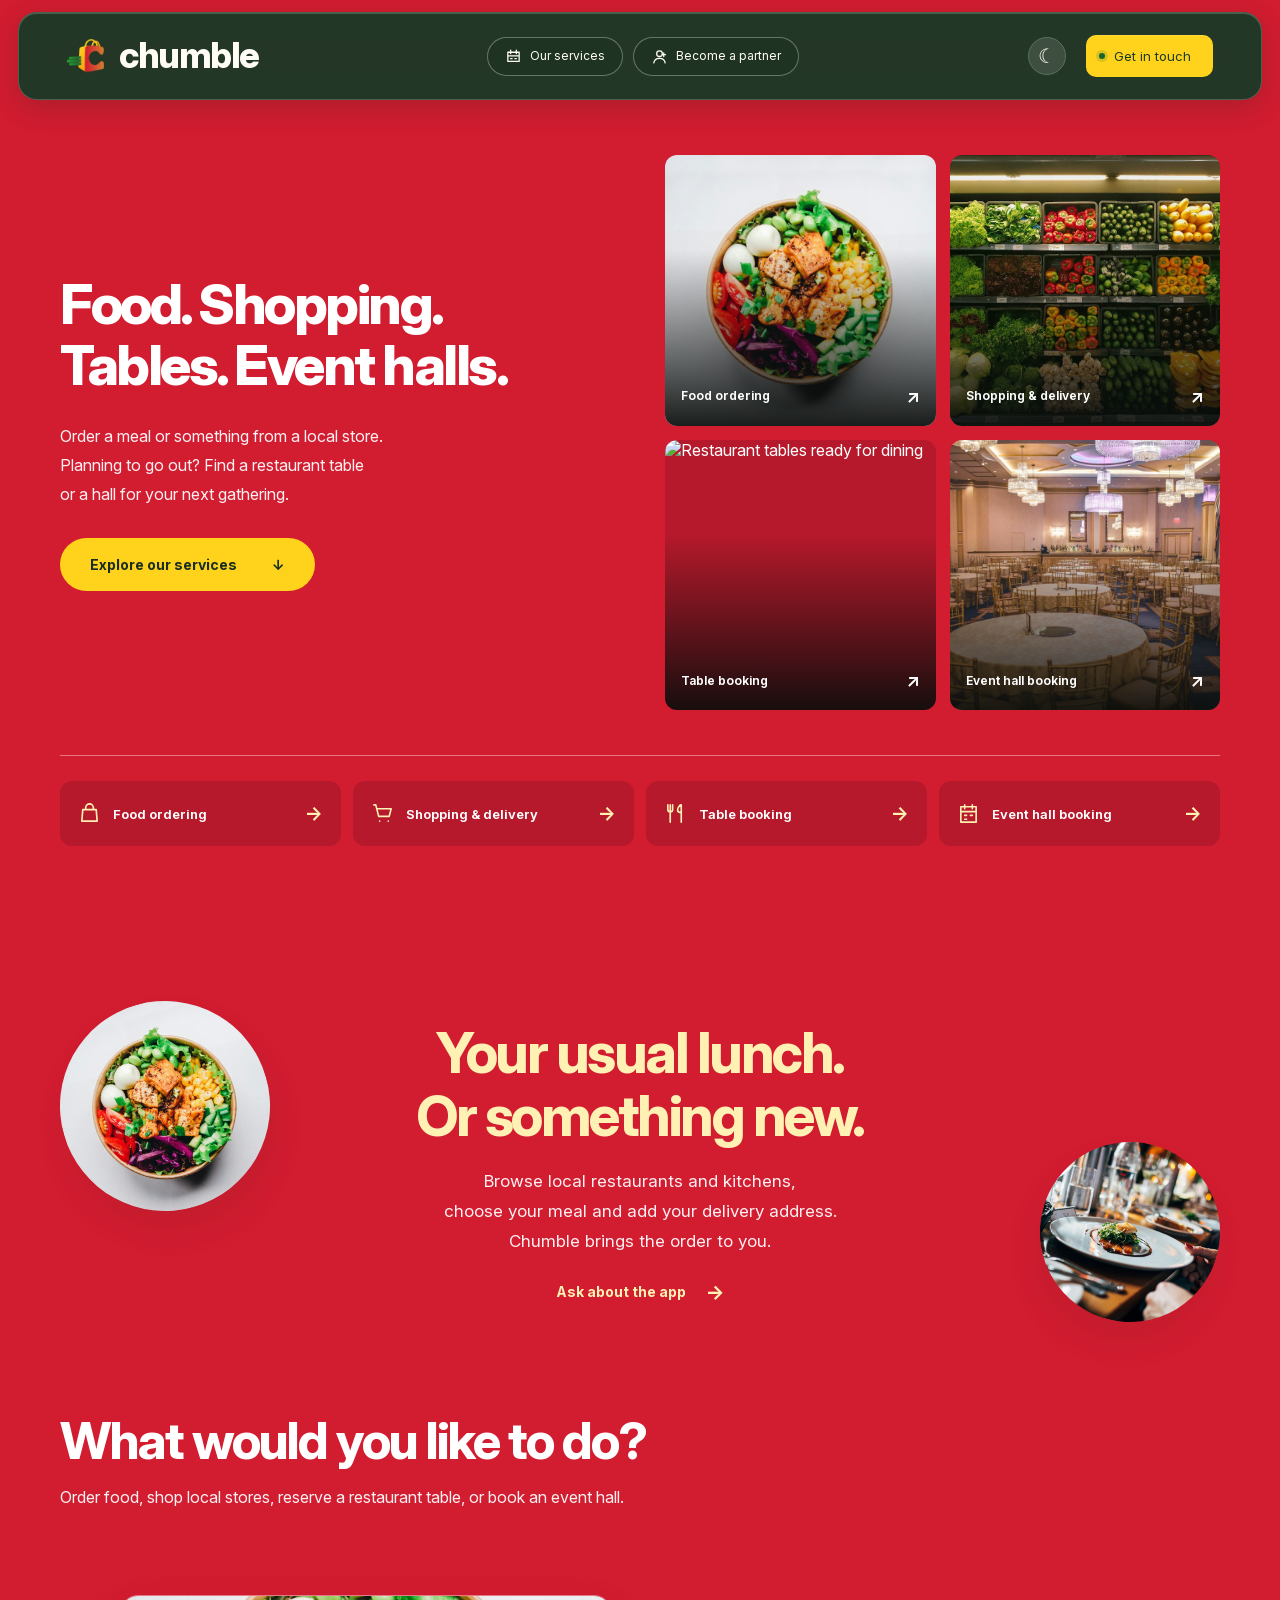
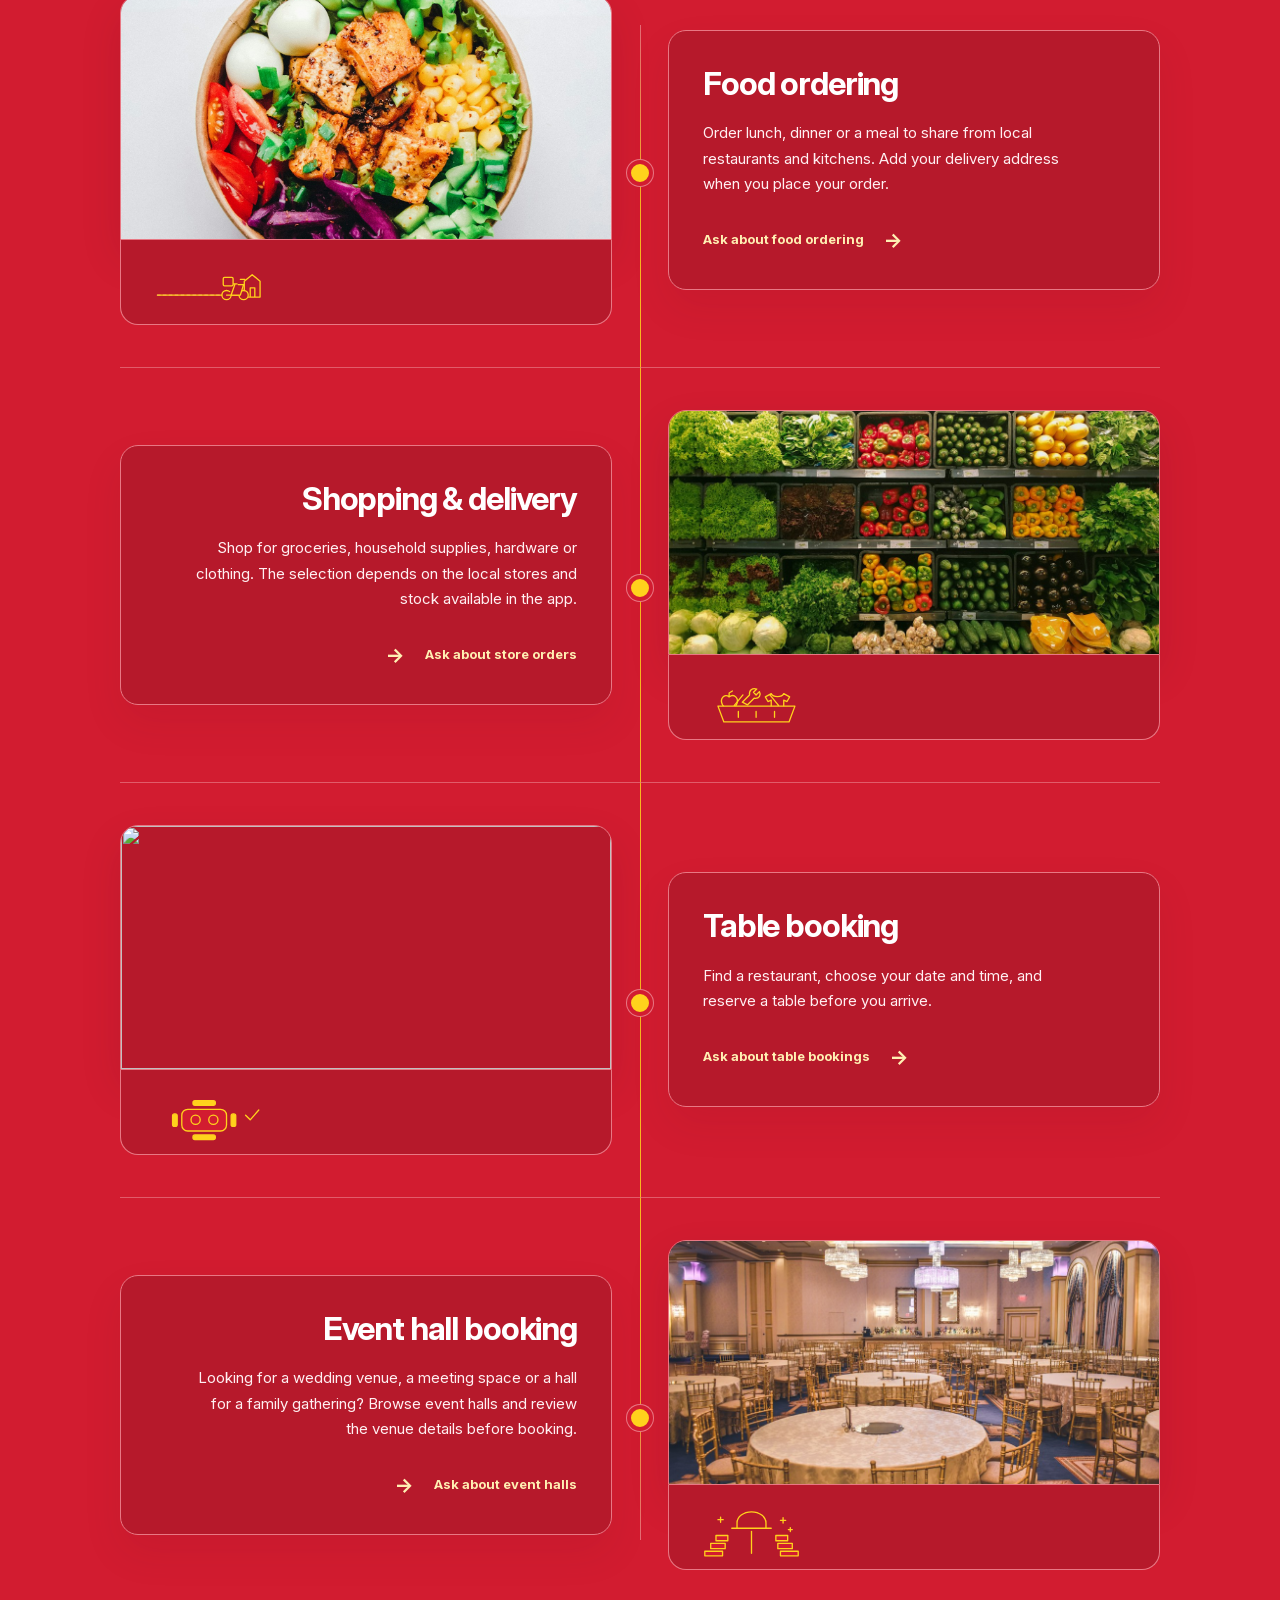
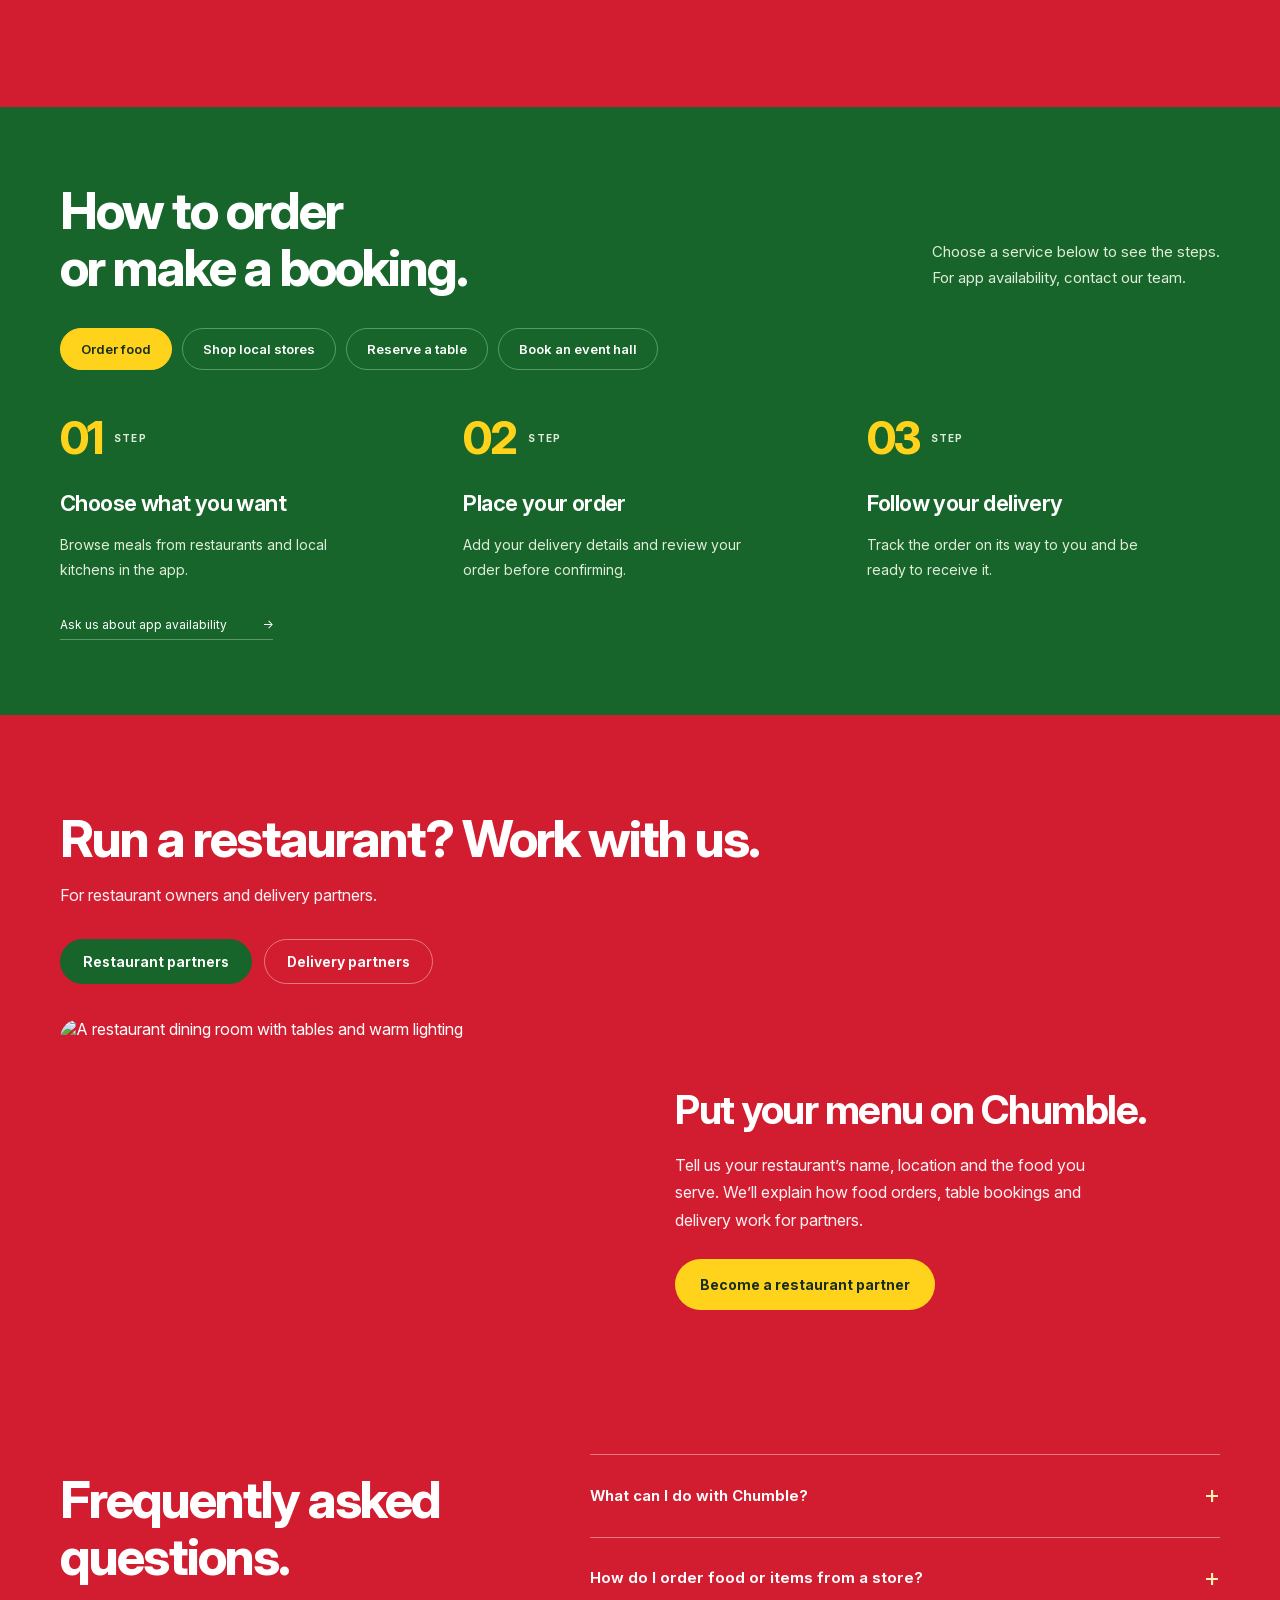
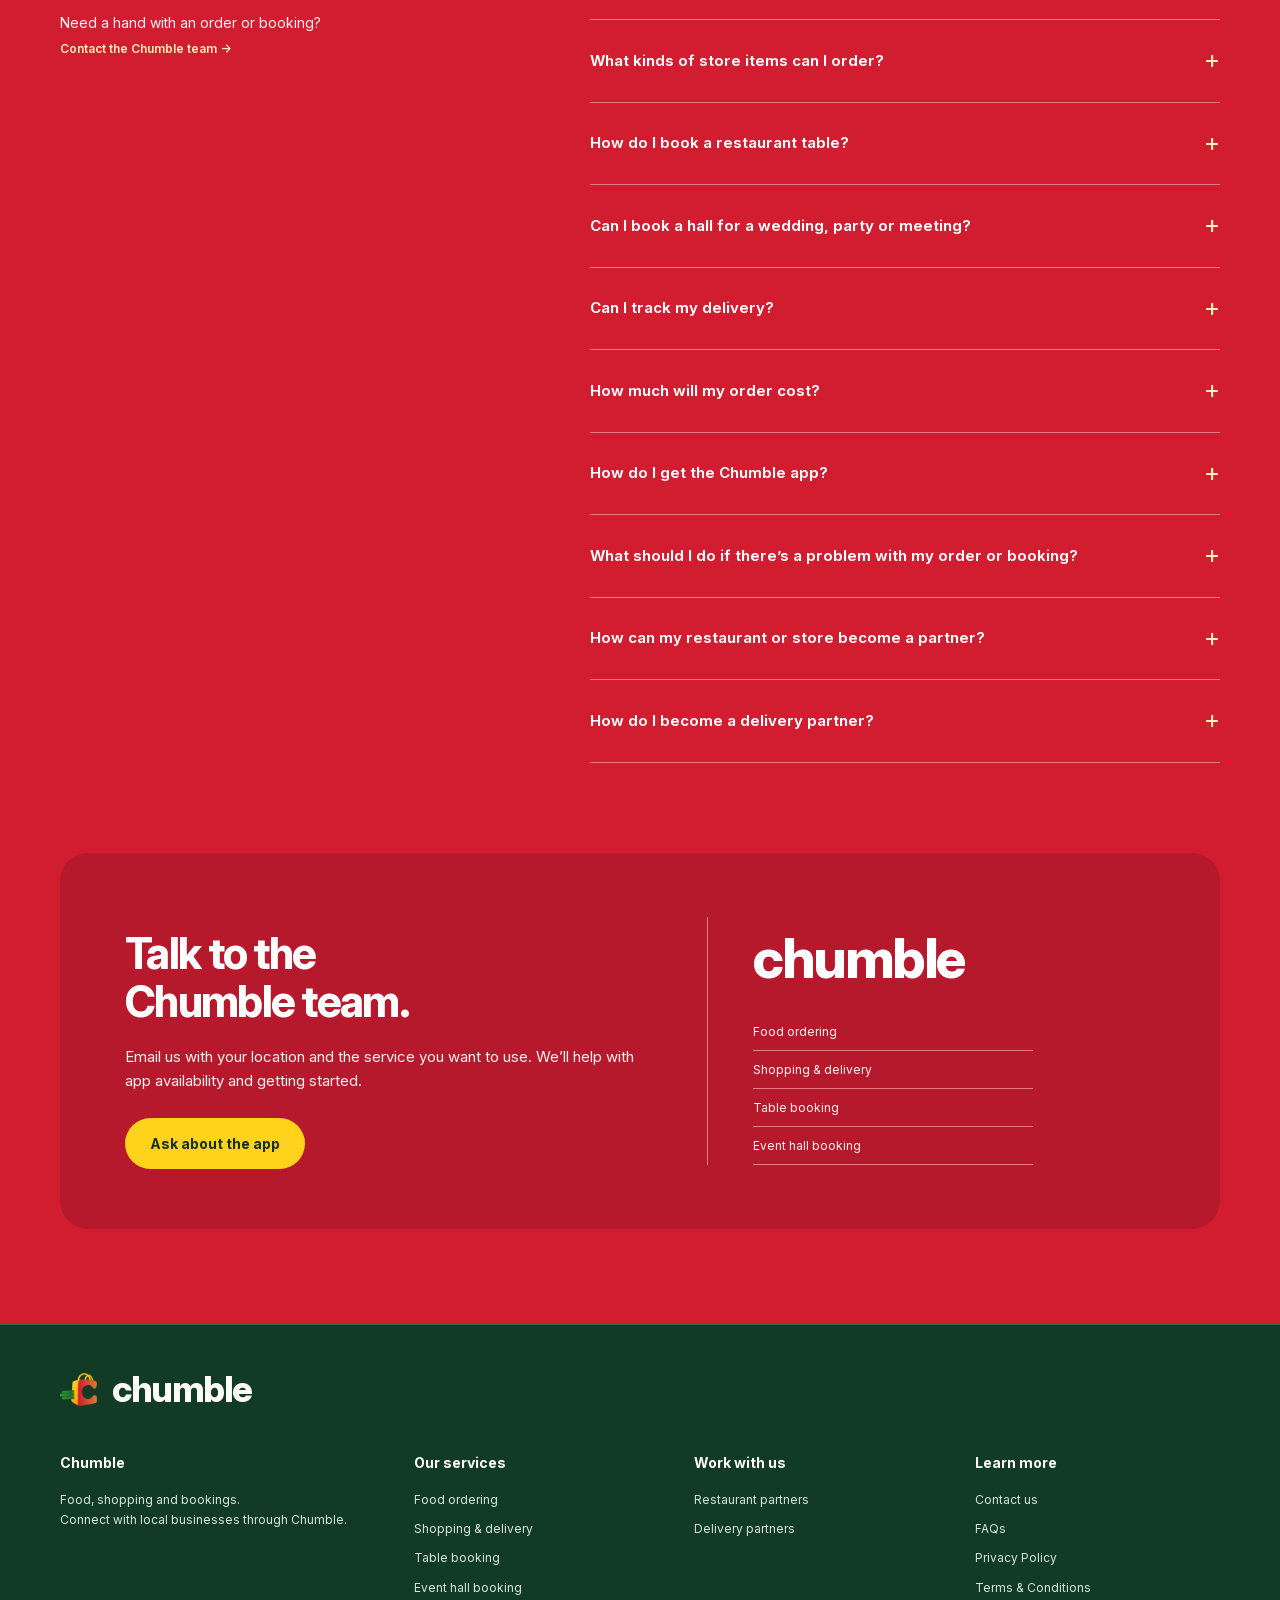
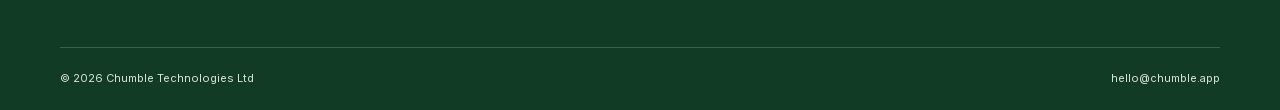
==== commit 9f2d9b0a: "code updated" ====
--- a/index.html
+++ b/index.html
@@ -4,6 +4,14 @@
   <meta charset="utf-8">
   <meta name="viewport" content="width=device-width, initial-scale=1">
   <meta name="description" content="Order food, shop groceries, hardware, clothing and more, or book restaurant tables and event halls with Chumble.">
+  <link rel="canonical" href="https://chumble.app/">
+  <meta property="og:type" content="website">
+  <meta property="og:site_name" content="Chumble">
+  <meta property="og:title" content="Chumble — Food, shopping and bookings">
+  <meta property="og:description" content="Order from local stores, reserve a table, or book an event hall with Chumble.">
+  <meta property="og:url" content="https://chumble.app/">
+  <meta property="og:image" content="https://chumble.app/assets/food.jpg">
+  <meta name="twitter:card" content="summary_large_image">
   <meta name="theme-color" content="#d21c30">
   <title>Chumble — Food, shopping and bookings</title>
   <link rel="icon" href="favicon.ico" sizes="any">
--- a/styles.css
+++ b/styles.css
@@ -116,6 +116,81 @@
 /* Keep the page focused on its primary headings and actions. */
 .eyebrow,.hero-start-label,.service-motion>span,.app-cta-brand>small{display:none}
 
+/* Let the three step descriptions carry the motion instead of a progress rail. */
+.journey-steps:before,.journey-steps li:after,.journey-panel.is-in-view .journey-steps li:before{display:none}
+.journey-steps{padding-top:0}
+.journey-steps li{padding-top:0}
+.journey-panel.is-in-view .journey-steps li h3,
+.journey-panel.is-in-view .journey-steps li p{animation:step-copy-in .6s ease-out both}
+.journey-panel.is-in-view .journey-steps li:nth-child(1) h3,
+.journey-panel.is-in-view .journey-steps li:nth-child(1) p{animation-delay:.1s}
+.journey-panel.is-in-view .journey-steps li:nth-child(2) h3,
+.journey-panel.is-in-view .journey-steps li:nth-child(2) p{animation-delay:.35s}
+.journey-panel.is-in-view .journey-steps li:nth-child(3) h3,
+.journey-panel.is-in-view .journey-steps li:nth-child(3) p{animation-delay:.6s}
+@keyframes step-copy-in{from{opacity:0;transform:translateY(12px)}to{opacity:1;transform:translateY(0)}}
+@media(prefers-reduced-motion:reduce){.journey-panel.is-in-view .journey-steps li h3,.journey-panel.is-in-view .journey-steps li p{animation:none}}
+
+/* Extra-small phones: keep every section inside the viewport. */
+@media(max-width:480px){
+  html,body{overflow-x:hidden}
+  .wrap{width:calc(100% - 28px)}
+  .brand-header{margin-inline:8px;width:calc(100% - 16px)}
+  .brand-header .site-header{width:calc(100% - 20px)}
+  .brand-header .wordmark{font-size:25px;letter-spacing:-1px}
+  .brand-header .brand-symbol{width:29px;height:29px}
+  .brand-header .wordmark img{width:38px;height:38px}
+  .brand-header .theme-toggle,.brand-header .menu-toggle{width:30px;height:30px}
+  .site-header nav{width:min(220px,calc(100vw - 36px))}
+  .hero{padding-inline:0}
+  .hero h1{font-size:clamp(31px,9.5vw,42px);letter-spacing:-1.4px}
+  .hero-copy>p{font-size:13px}
+  .hero-copy>p br{display:none}
+  .hero-gallery{gap:8px}
+  .hero-gallery>a>span{font-size:9px;left:9px;right:9px;bottom:9px}
+  .hero-start .service-shortcuts a{min-height:56px;padding:15px 13px}
+  .intro h2{font-size:36px}
+  .intro p br{display:none}
+  .app-cta{padding:28px 20px}
+  .app-cta h2{font-size:30px}
+  .footer-columns{gap:20px}
+}
+
+@media(max-width:260px){
+  .wrap{width:calc(100% - 20px)}
+  .brand-header{margin-inline:5px;width:calc(100% - 10px);border-radius:12px}
+  .brand-header .site-header{width:calc(100% - 12px);gap:4px;padding-block:6px}
+  .brand-header .wordmark{font-size:20px;letter-spacing:-.8px;gap:5px}
+  .brand-header .brand-symbol{width:24px;height:24px}
+  .brand-header .wordmark img{width:31px;height:31px}
+  .header-actions{gap:4px}
+  .brand-header .theme-toggle,.brand-header .menu-toggle{width:27px;height:27px;font-size:15px}
+  .site-header nav{width:calc(100vw - 24px);right:-1px;padding:7px;border-radius:11px}
+  .site-header nav a{font-size:10px;gap:5px;padding:10px 9px!important;border-radius:9px}
+  .nav-icon{width:14px;height:14px}
+  .hero{gap:22px;padding-block:25px 30px}
+  .hero h1{font-size:28px;letter-spacing:-1px}
+  .hero-copy>p{font-size:11px;line-height:1.55}
+  .button-gold{width:100%;padding:13px 12px;font-size:11px}
+  .hero-gallery>a>span{font-size:8px;line-height:1.25}
+  .hero-start .service-shortcuts a{font-size:11px;gap:8px;padding-inline:10px}
+  .intro h2{font-size:31px}
+  h2{font-size:30px}
+  .service-copy h3{font-size:22px}
+  .app-cta{padding:23px 16px}
+}
+
+@media(max-width:220px){
+  .brand-header .site-header{flex-wrap:nowrap;gap:2px;padding-inline:0}
+  .brand-header .wordmark{min-width:0;font-size:17px;letter-spacing:-.7px;gap:3px}
+  .brand-header .brand-symbol{width:22px;height:22px}
+  .brand-header .wordmark img{width:28px;height:28px}
+  .header-actions{flex-shrink:0;gap:3px}
+  .brand-header .theme-toggle,.brand-header .menu-toggle{width:24px;height:24px;padding:5px;font-size:13px}
+  .menu-toggle{gap:3px}
+  .menu-toggle span{height:1px}
+}
+
 @media(max-width:720px){
   .brand-header .site-header{min-height:0;height:auto;padding-block:8px;row-gap:0}
   .brand-header .wordmark{font-size:28px}
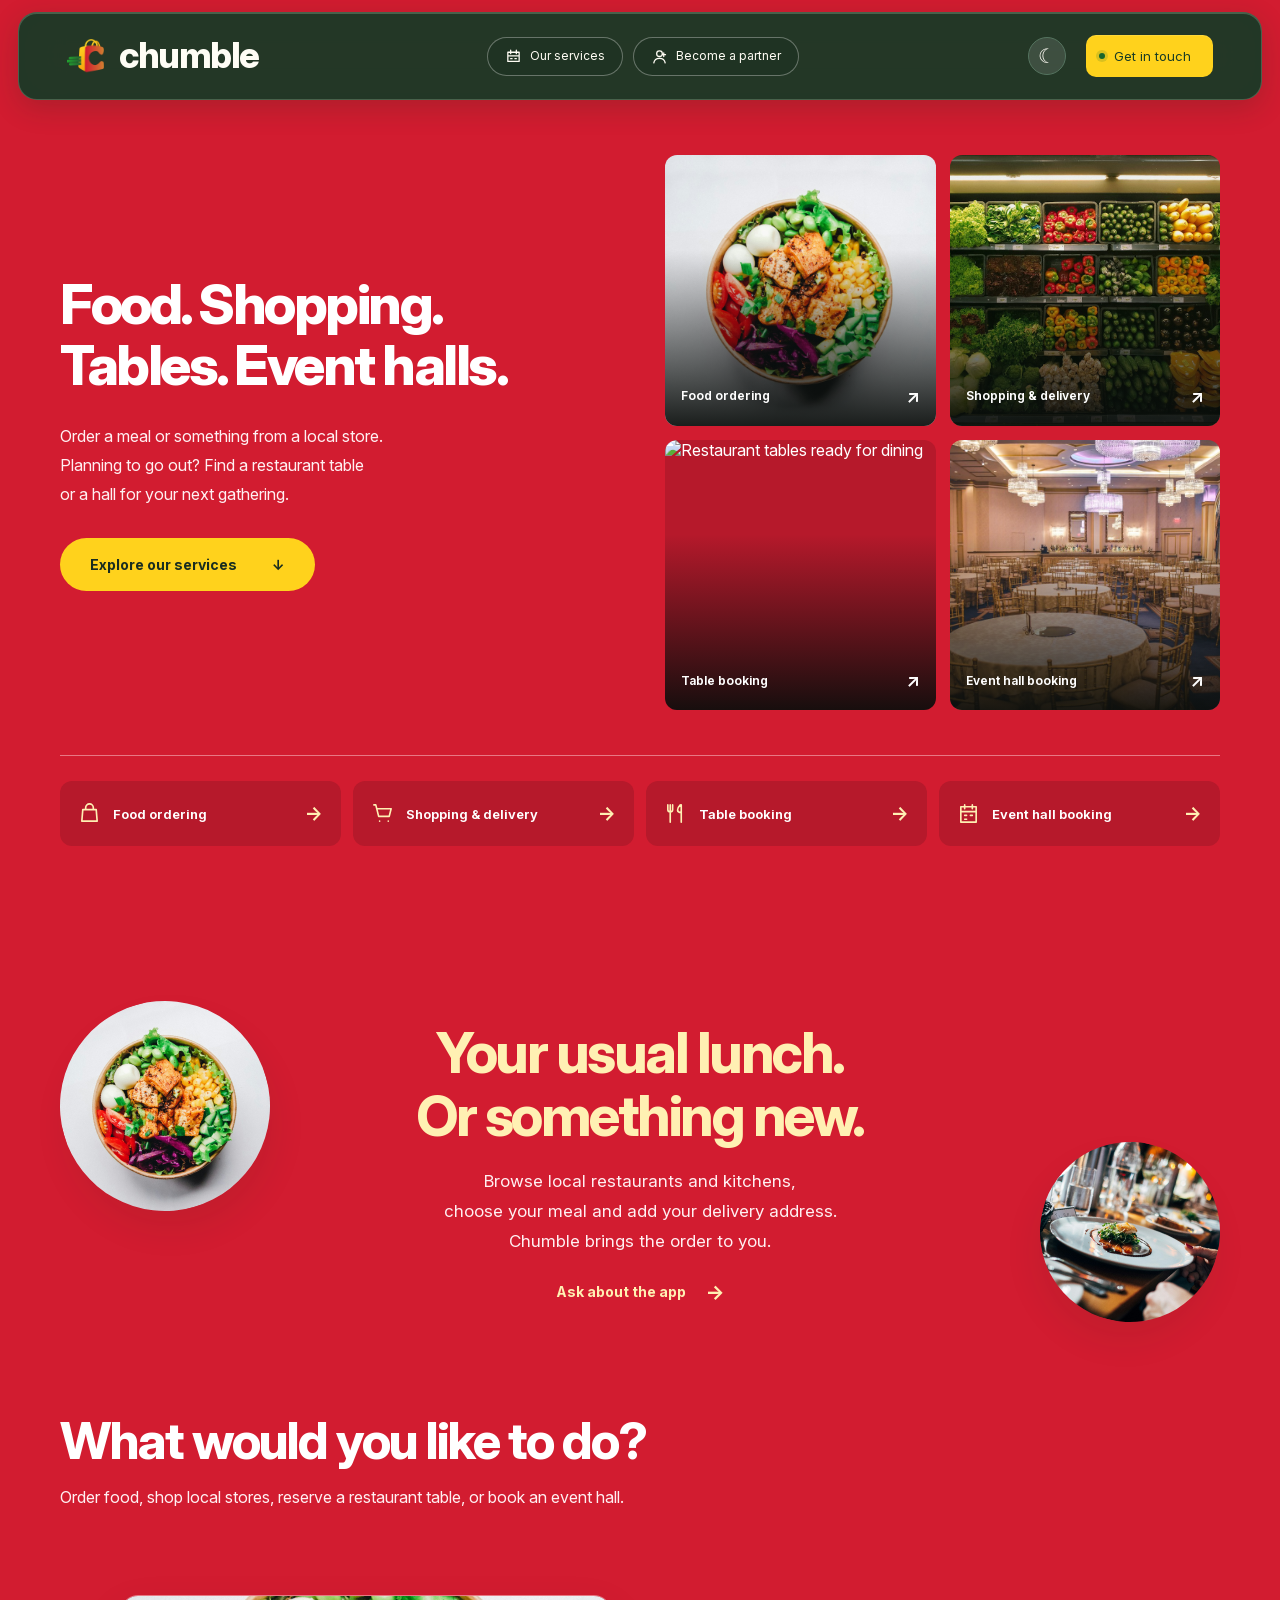
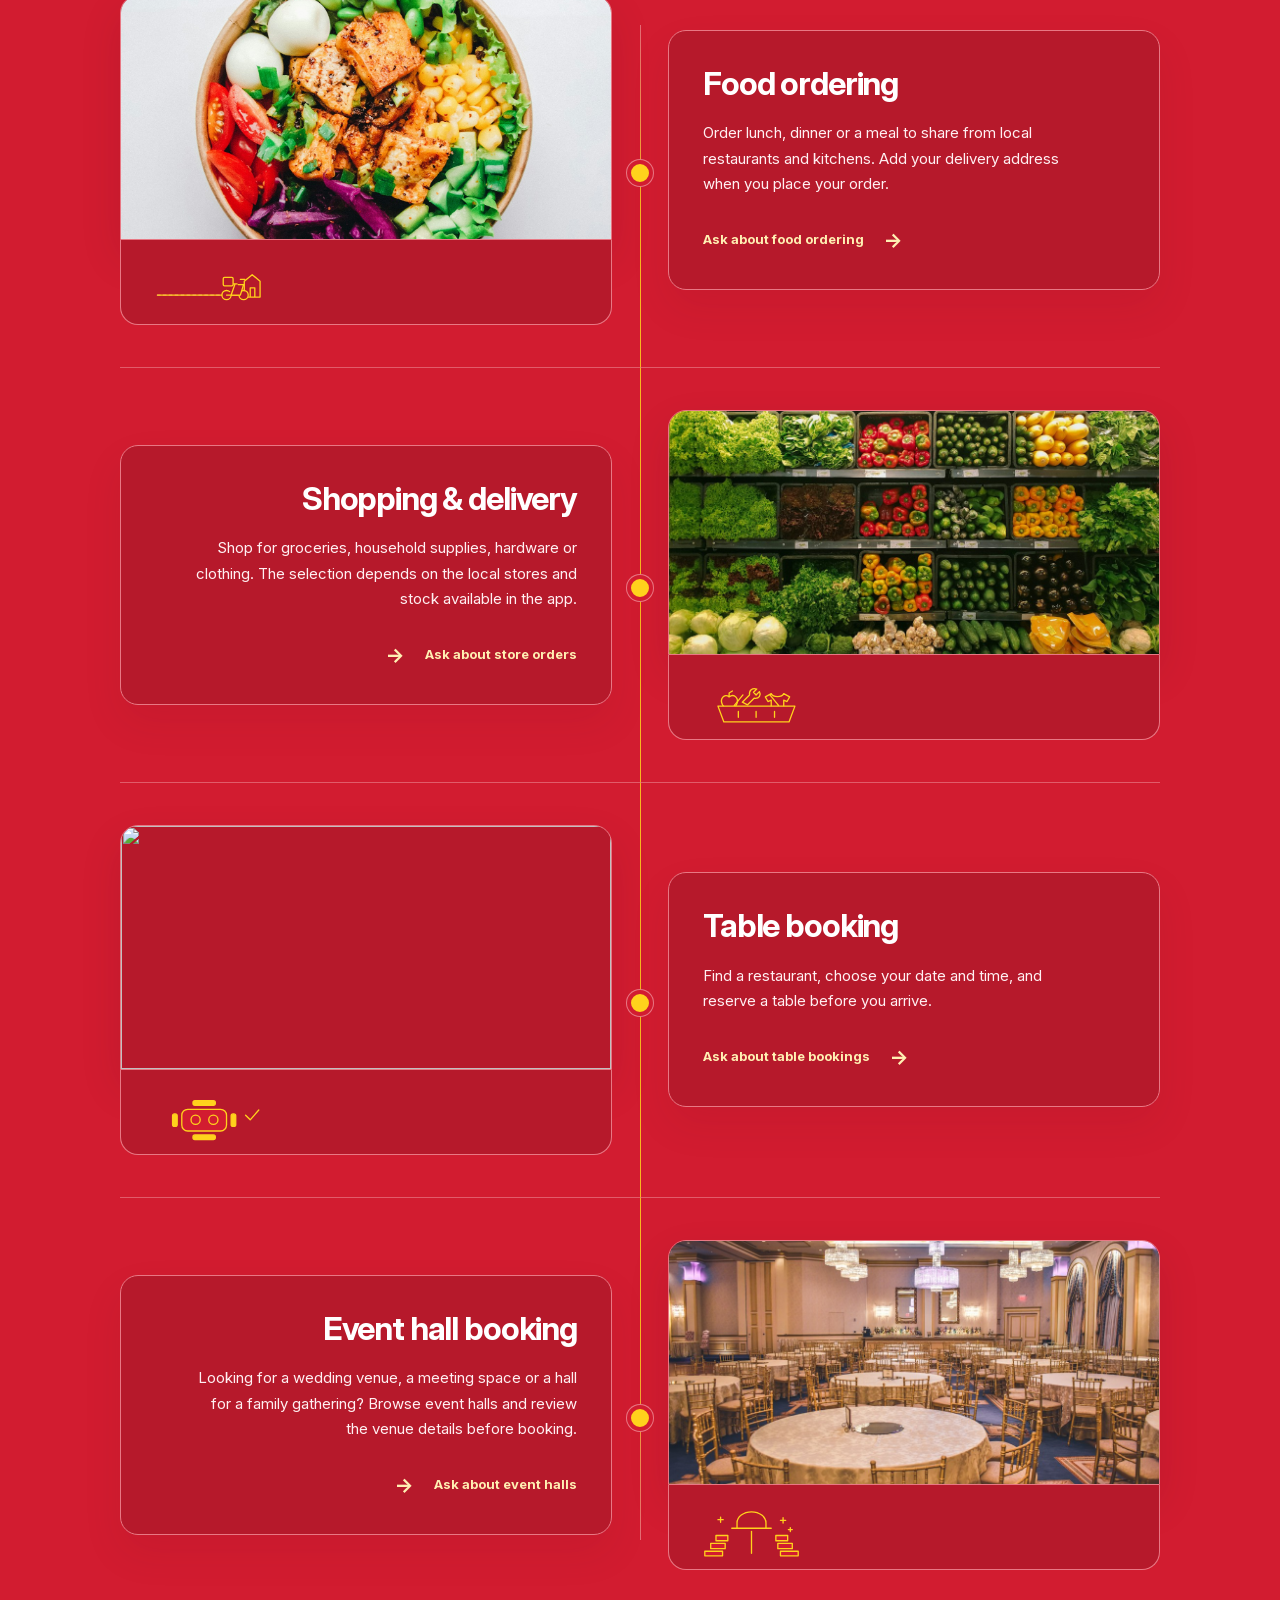
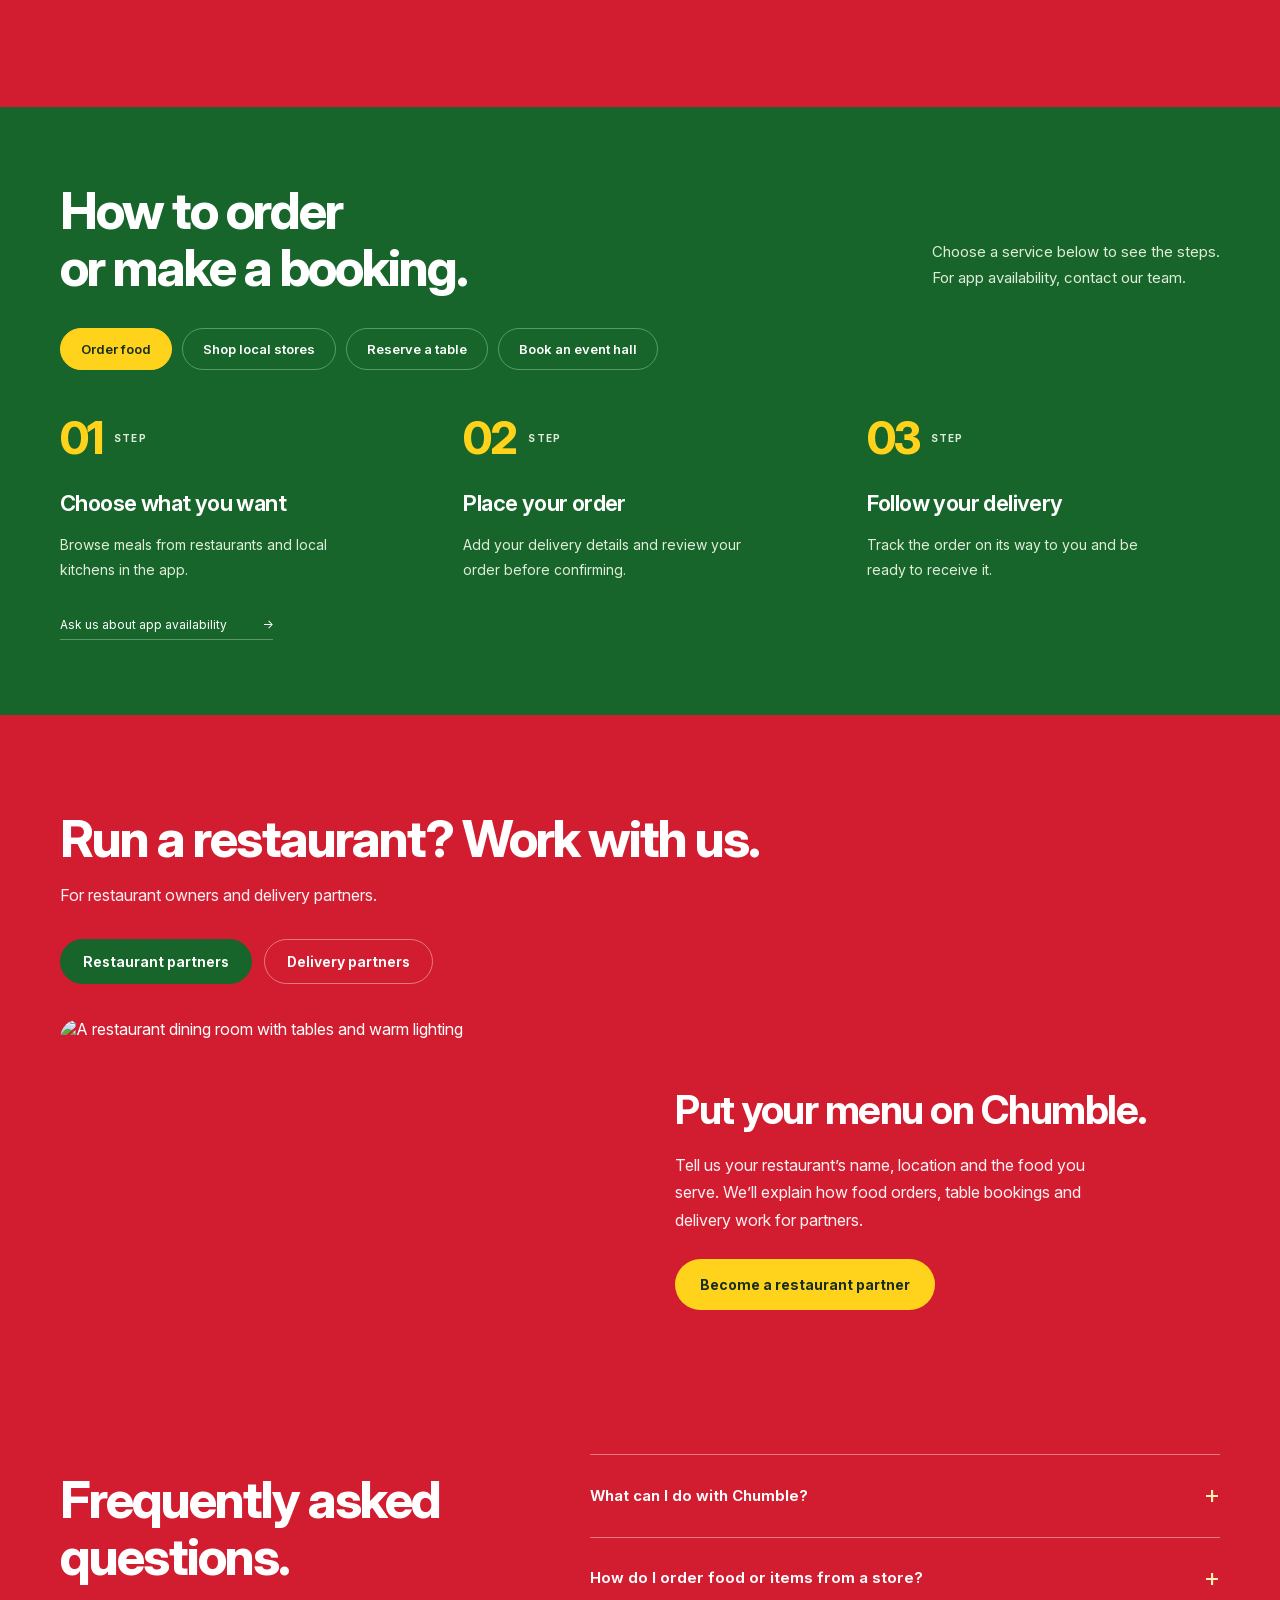
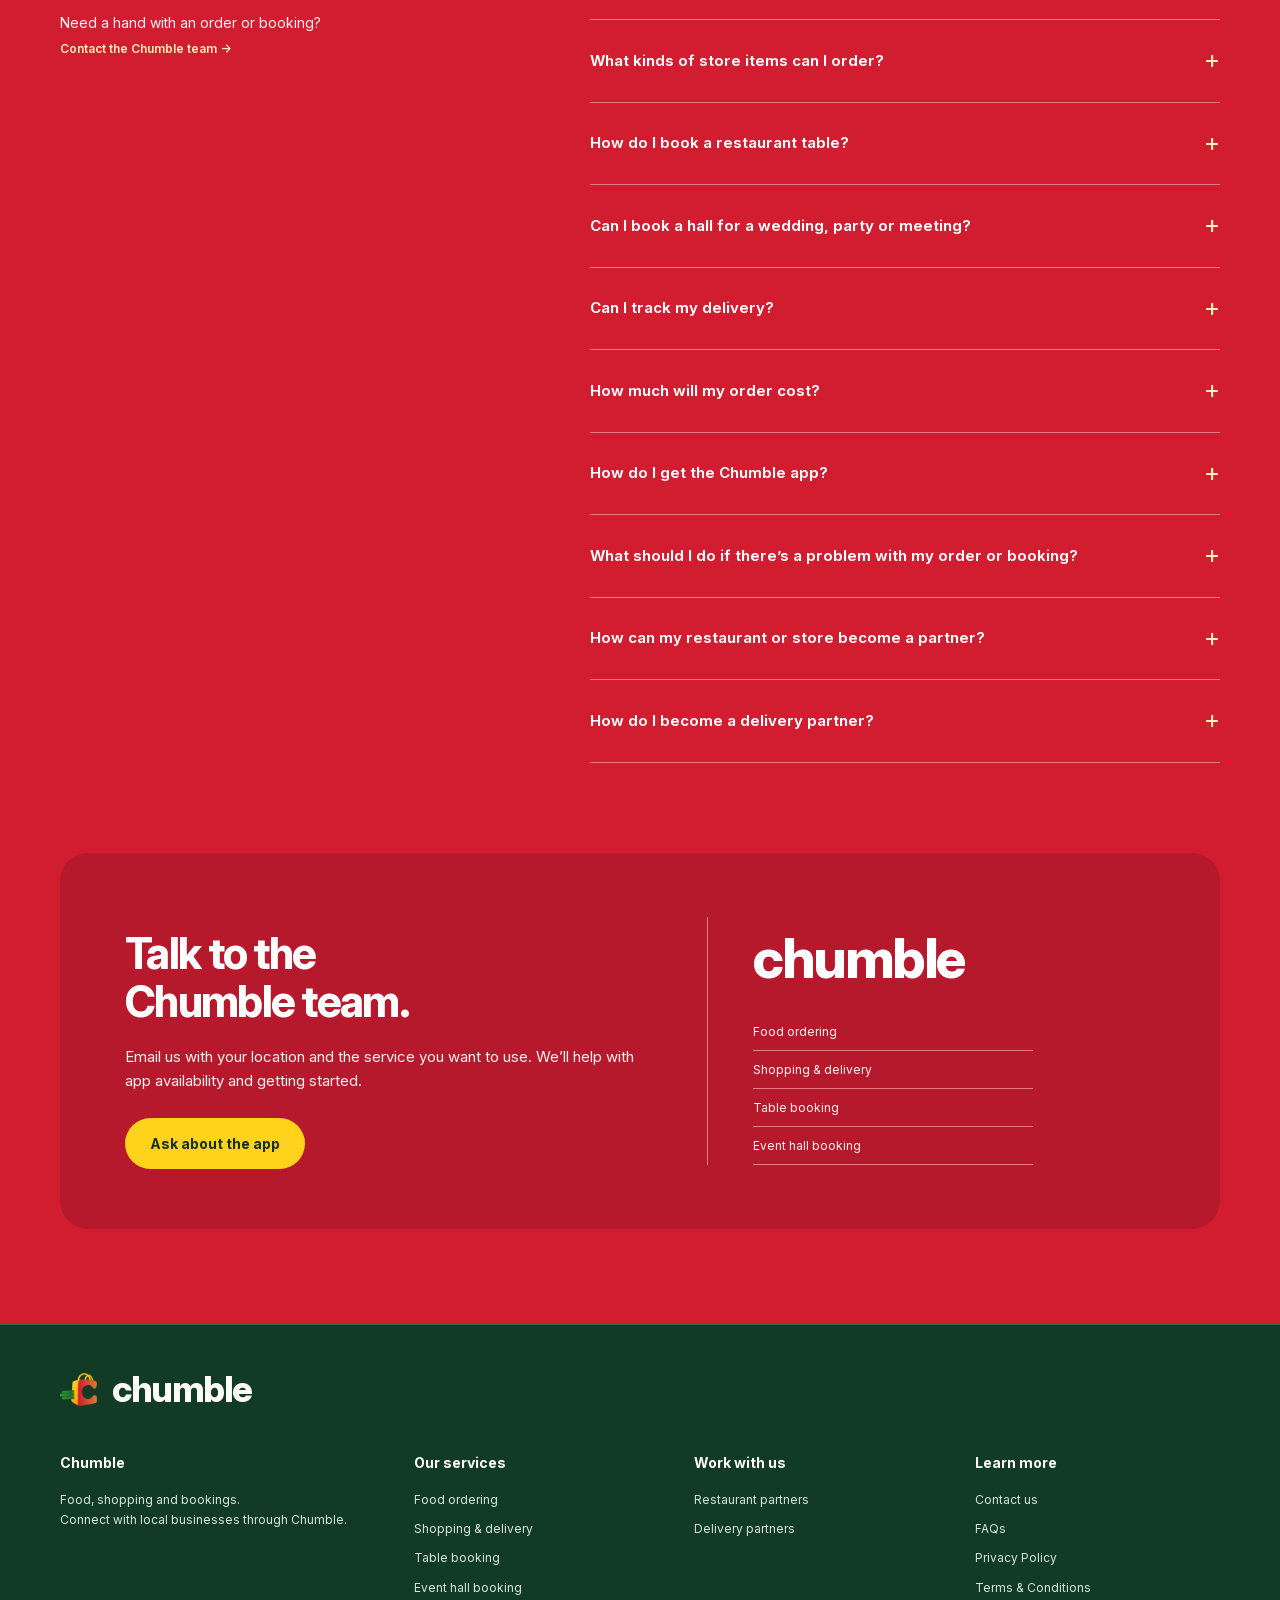
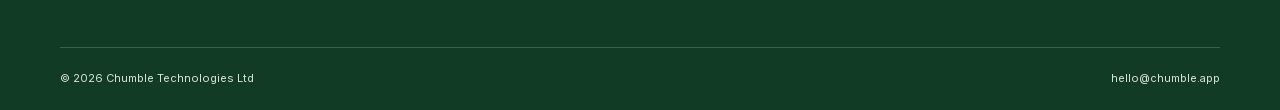
==== commit 0e79ad86: "code updated" ====
--- a/index.html
+++ b/index.html
@@ -12,6 +12,8 @@
   <meta property="og:url" content="https://chumble.app/">
   <meta property="og:image" content="https://chumble.app/assets/food.jpg">
   <meta name="twitter:card" content="summary_large_image">
+  <meta http-equiv="Content-Security-Policy" content="default-src 'self'; img-src 'self' data:; font-src 'self'; style-src 'self'; script-src 'self'; connect-src 'self'; base-uri 'self'; form-action 'self' mailto:; frame-ancestors 'none'">
+  <meta name="referrer" content="strict-origin-when-cross-origin">
   <meta name="theme-color" content="#d21c30">
   <title>Chumble — Food, shopping and bookings</title>
   <link rel="icon" href="favicon.ico" sizes="any">
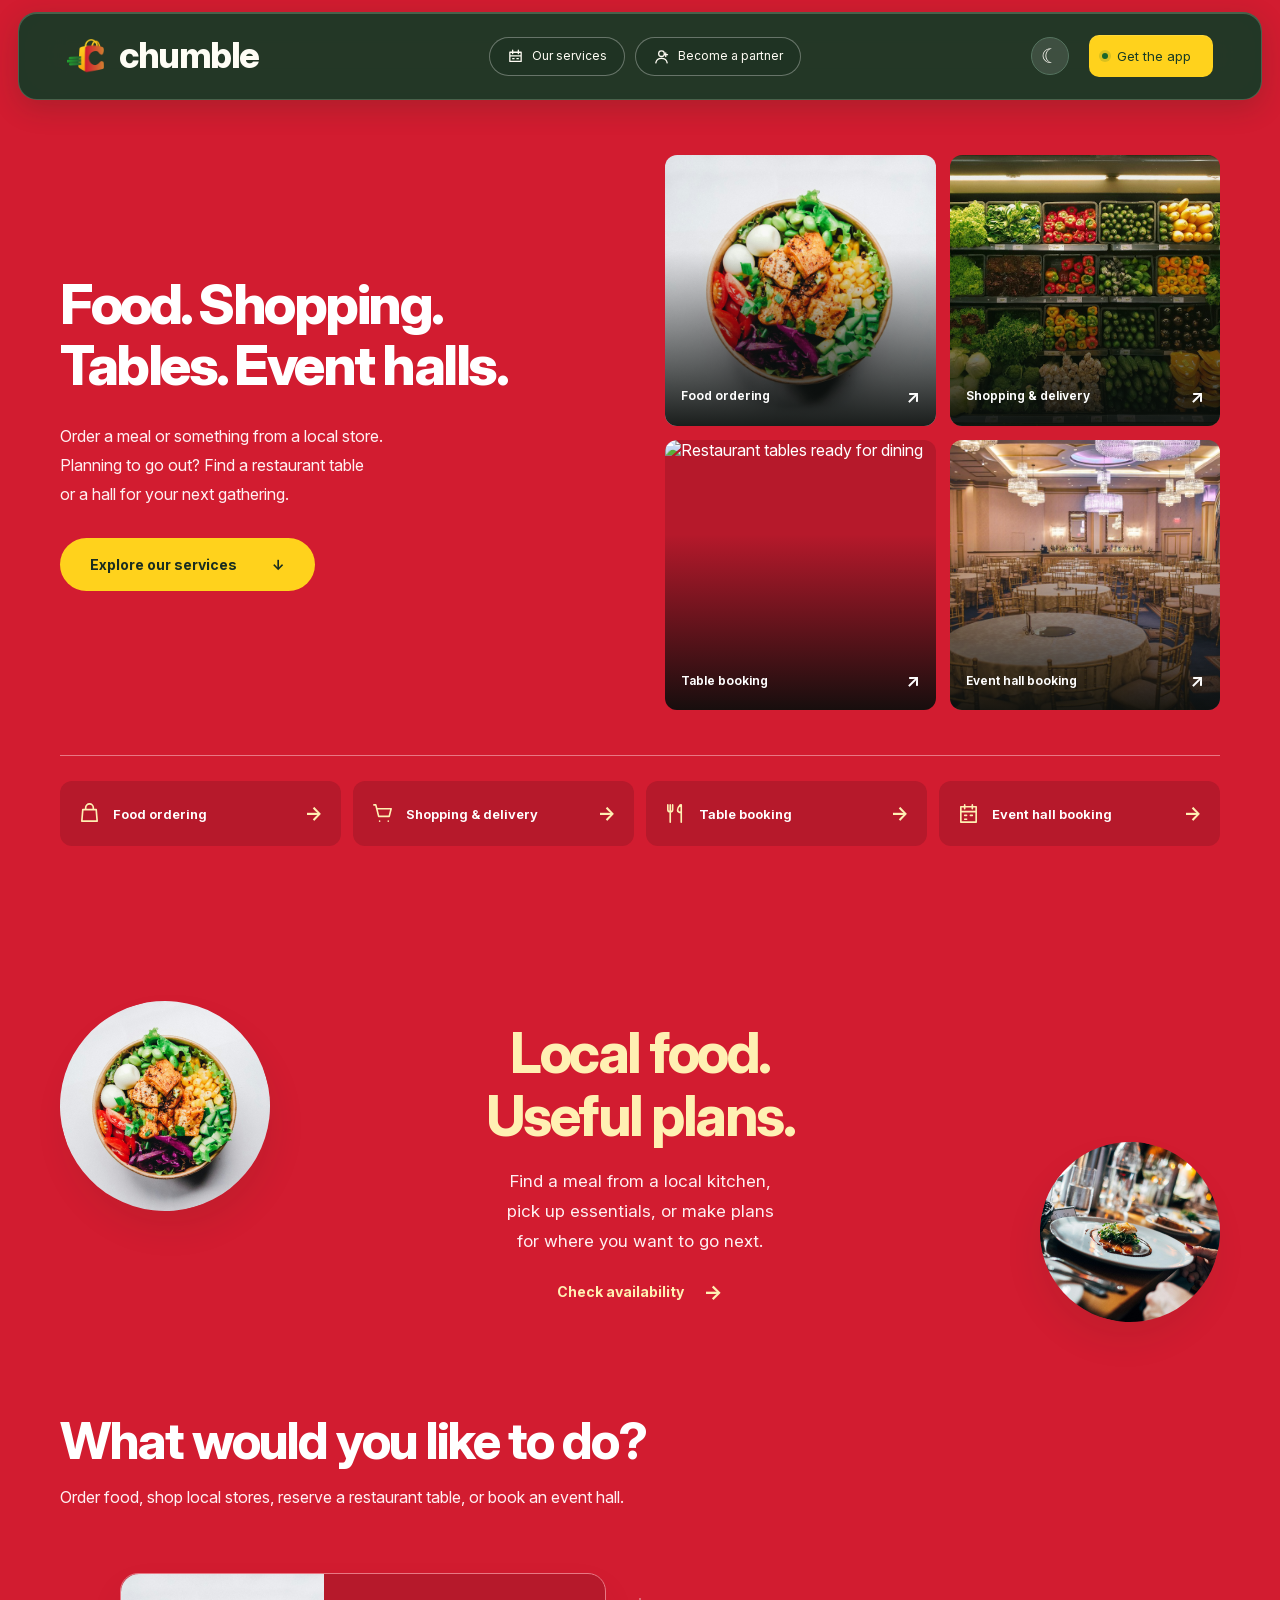
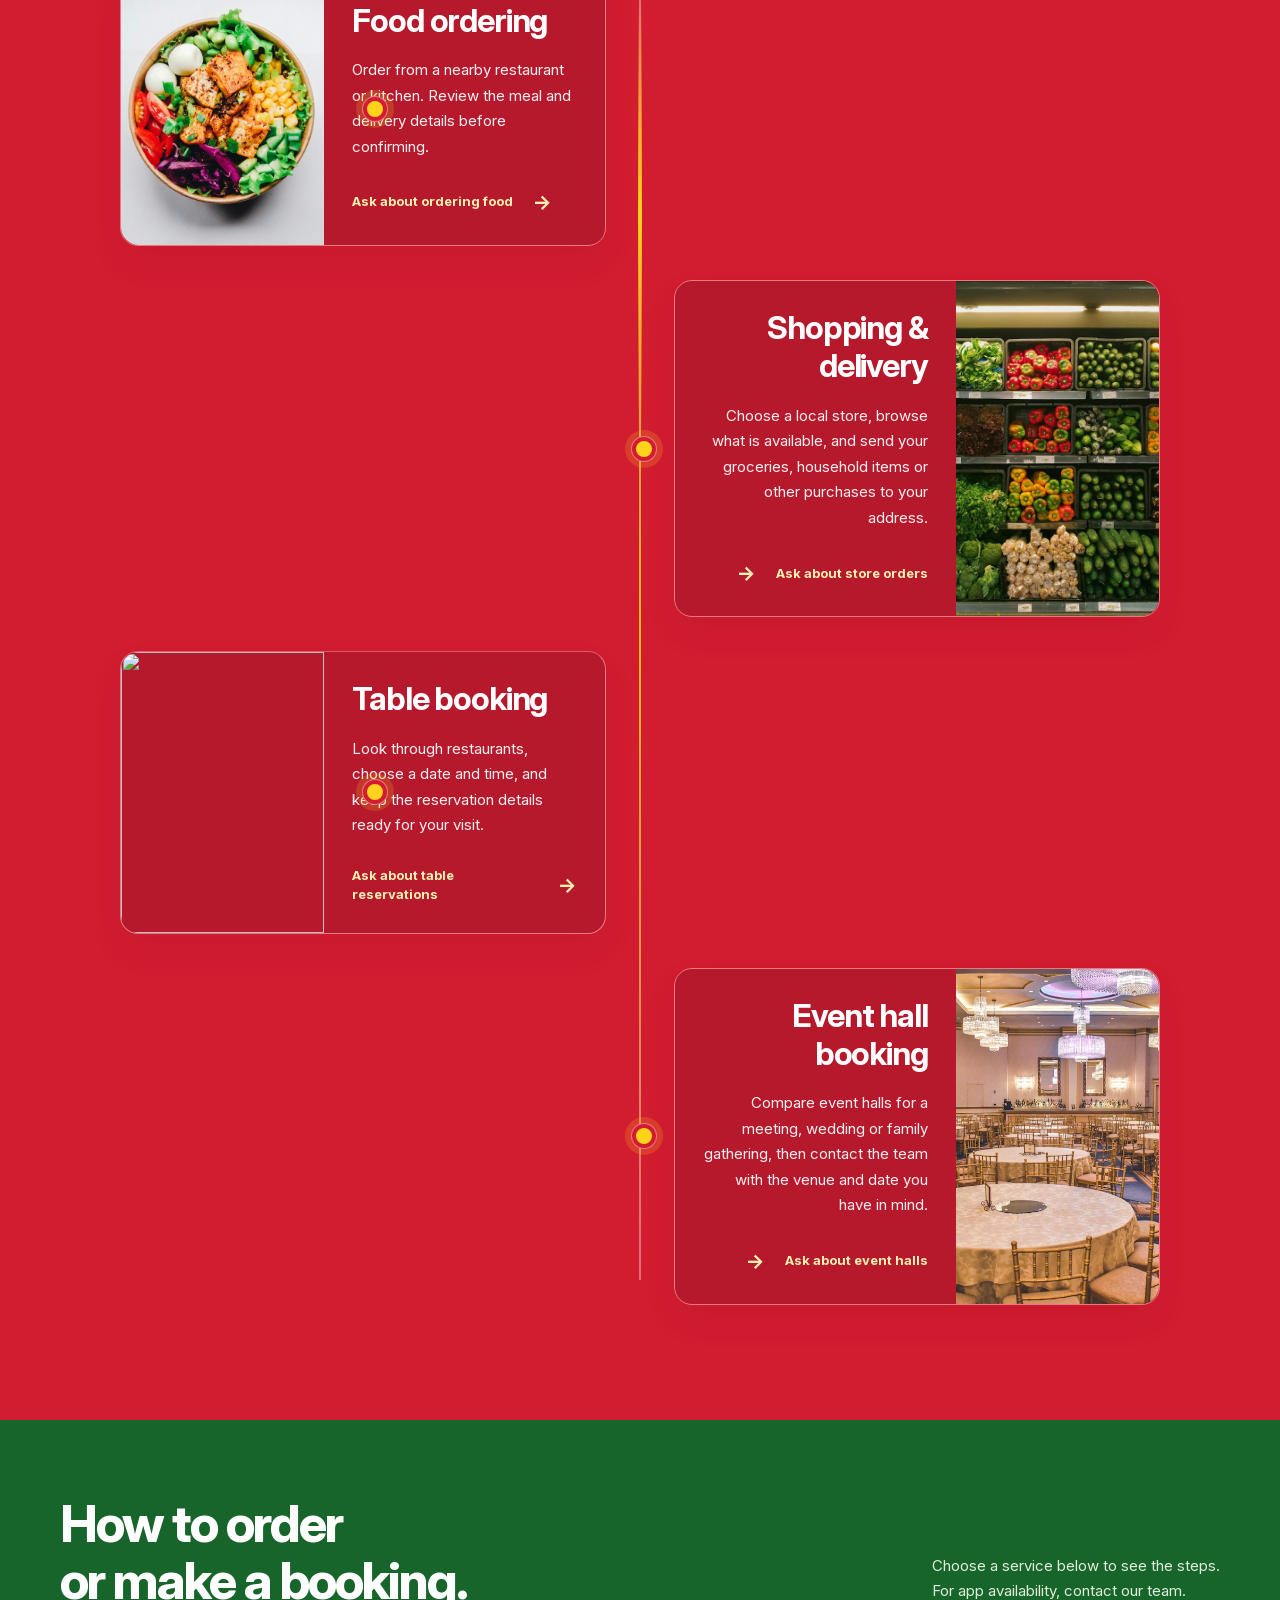
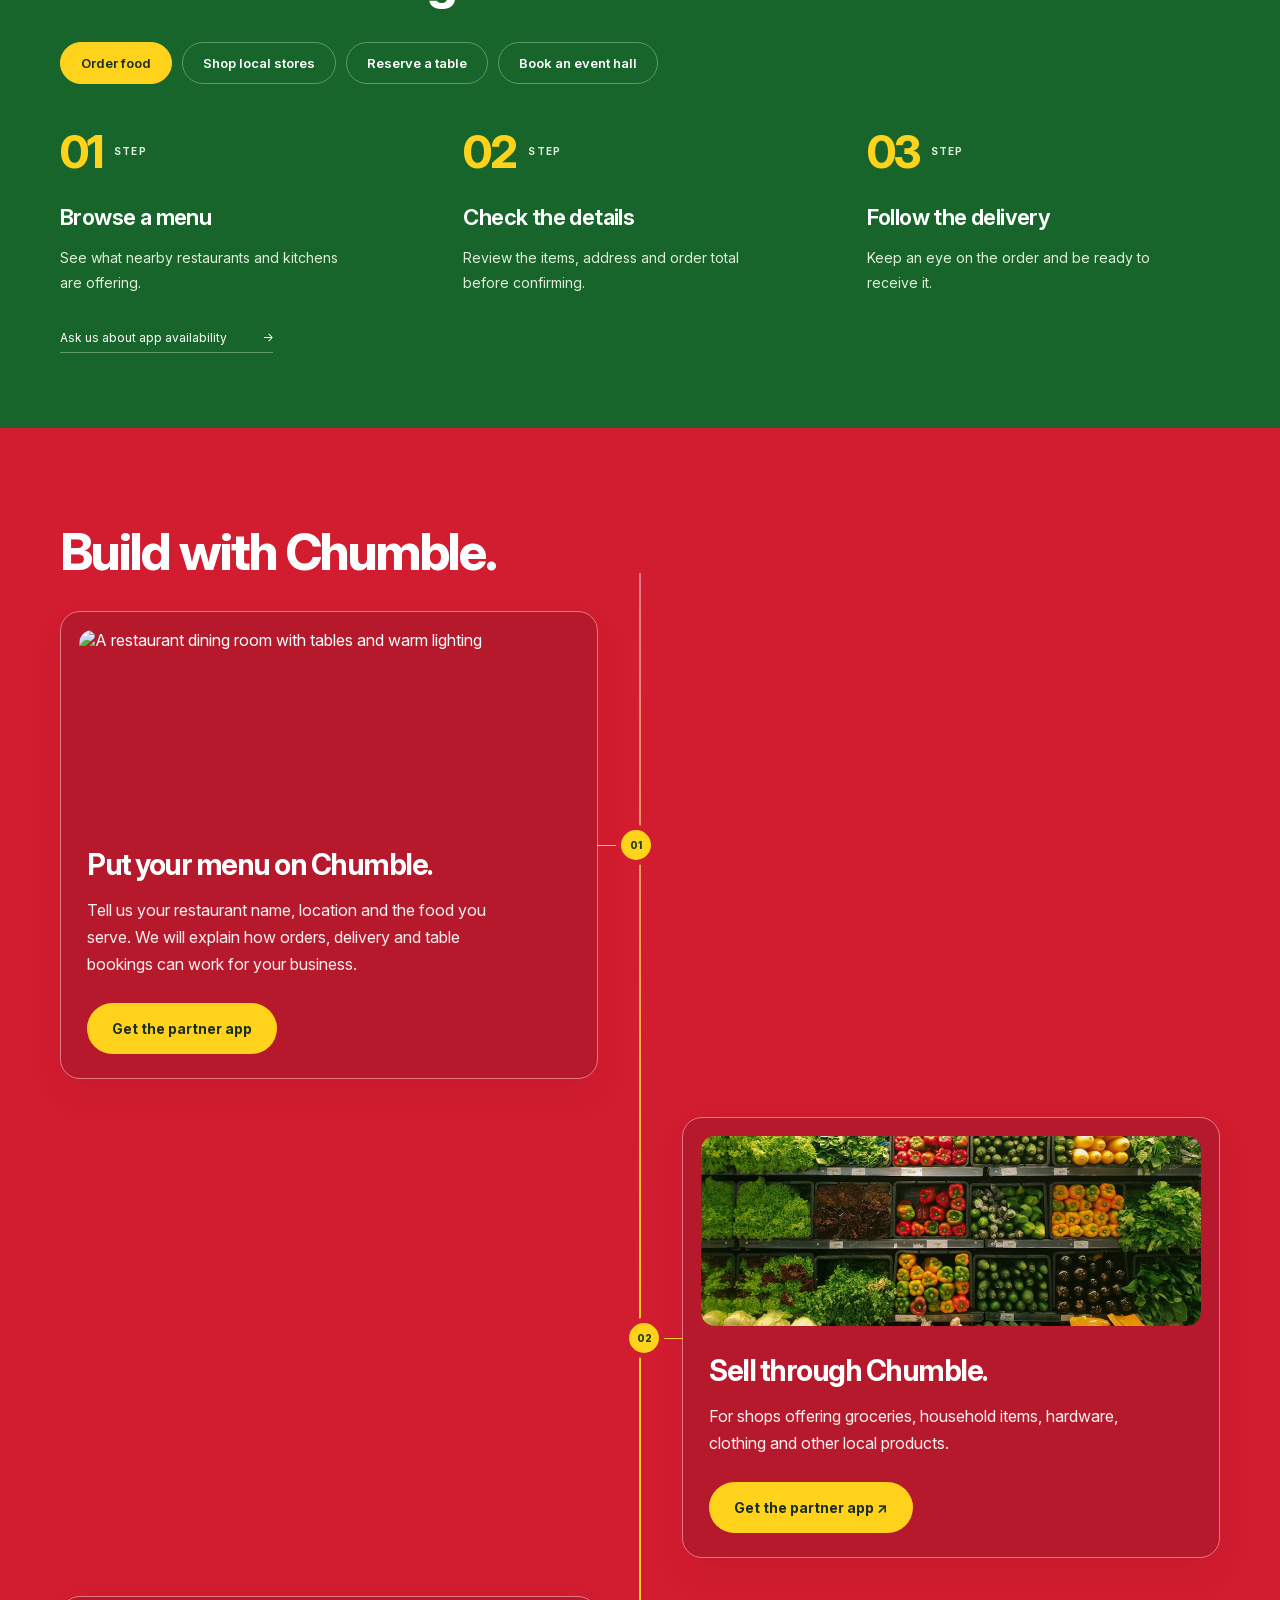
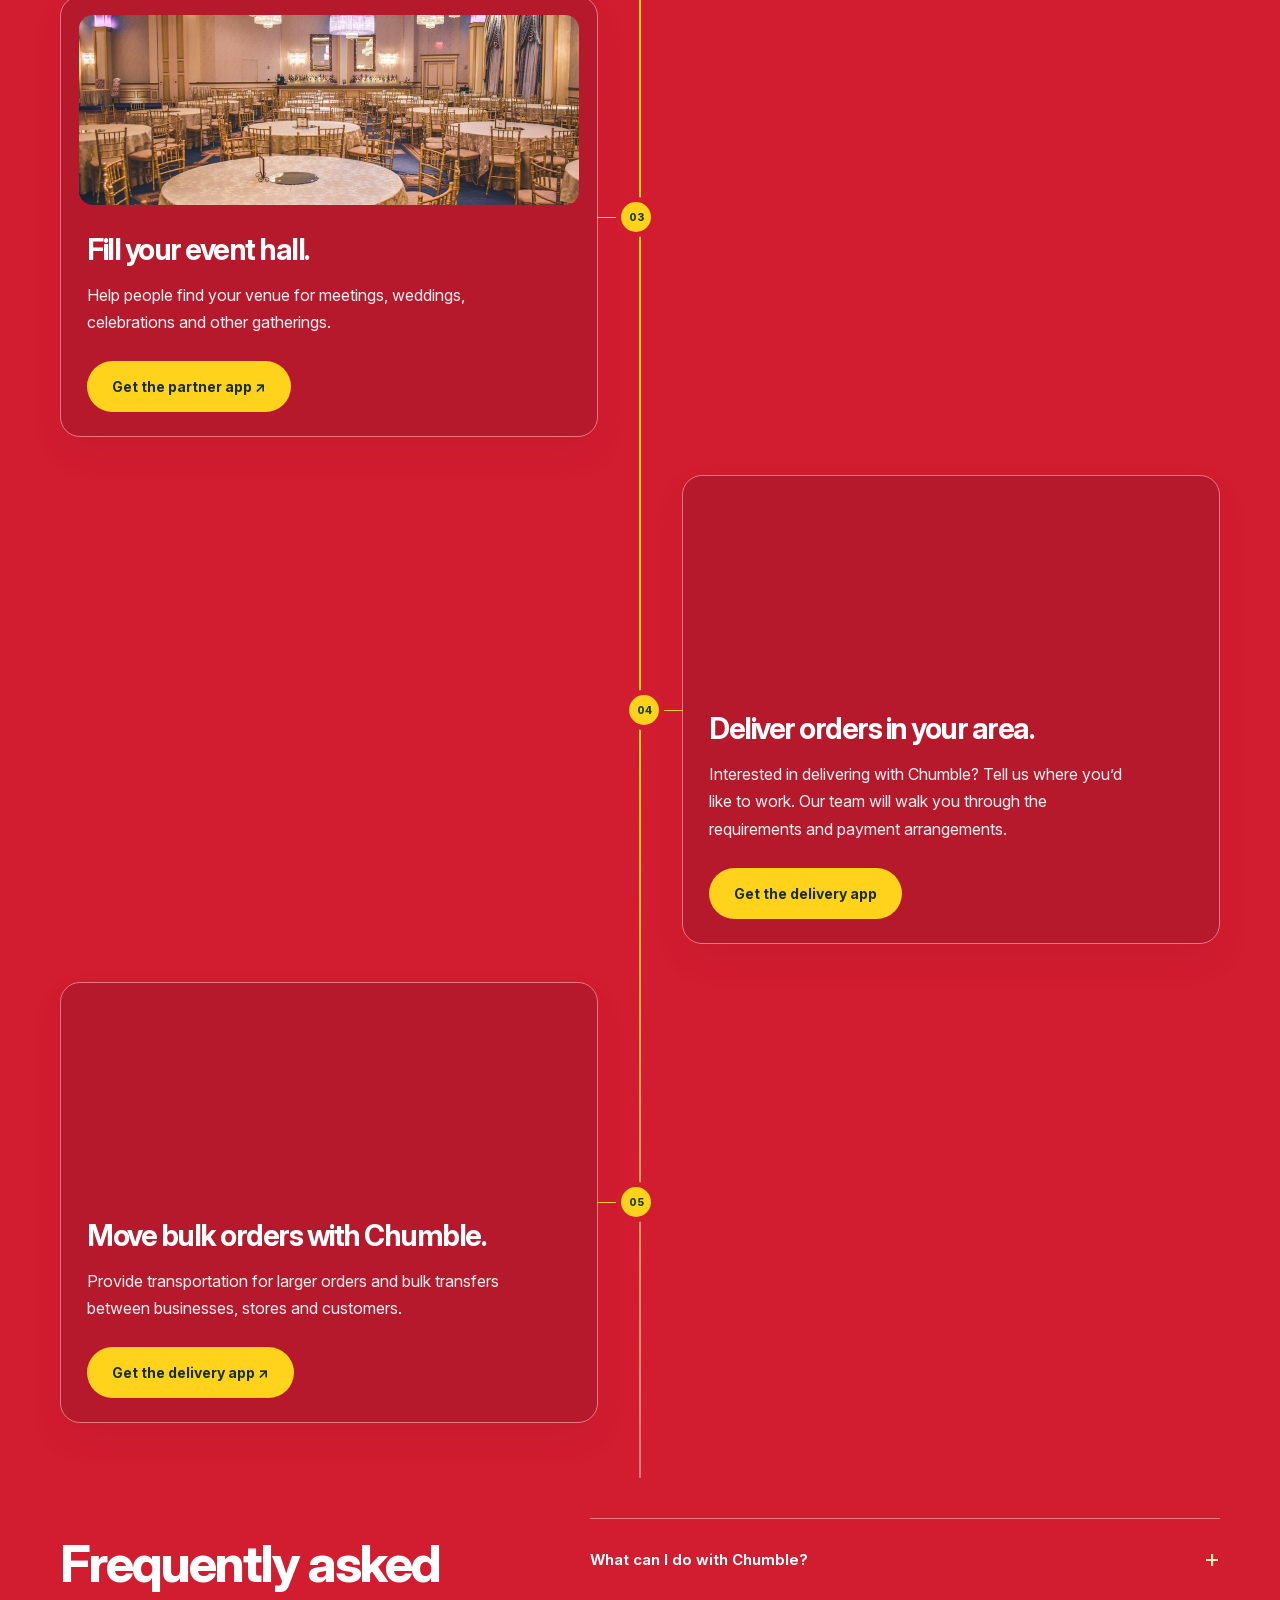
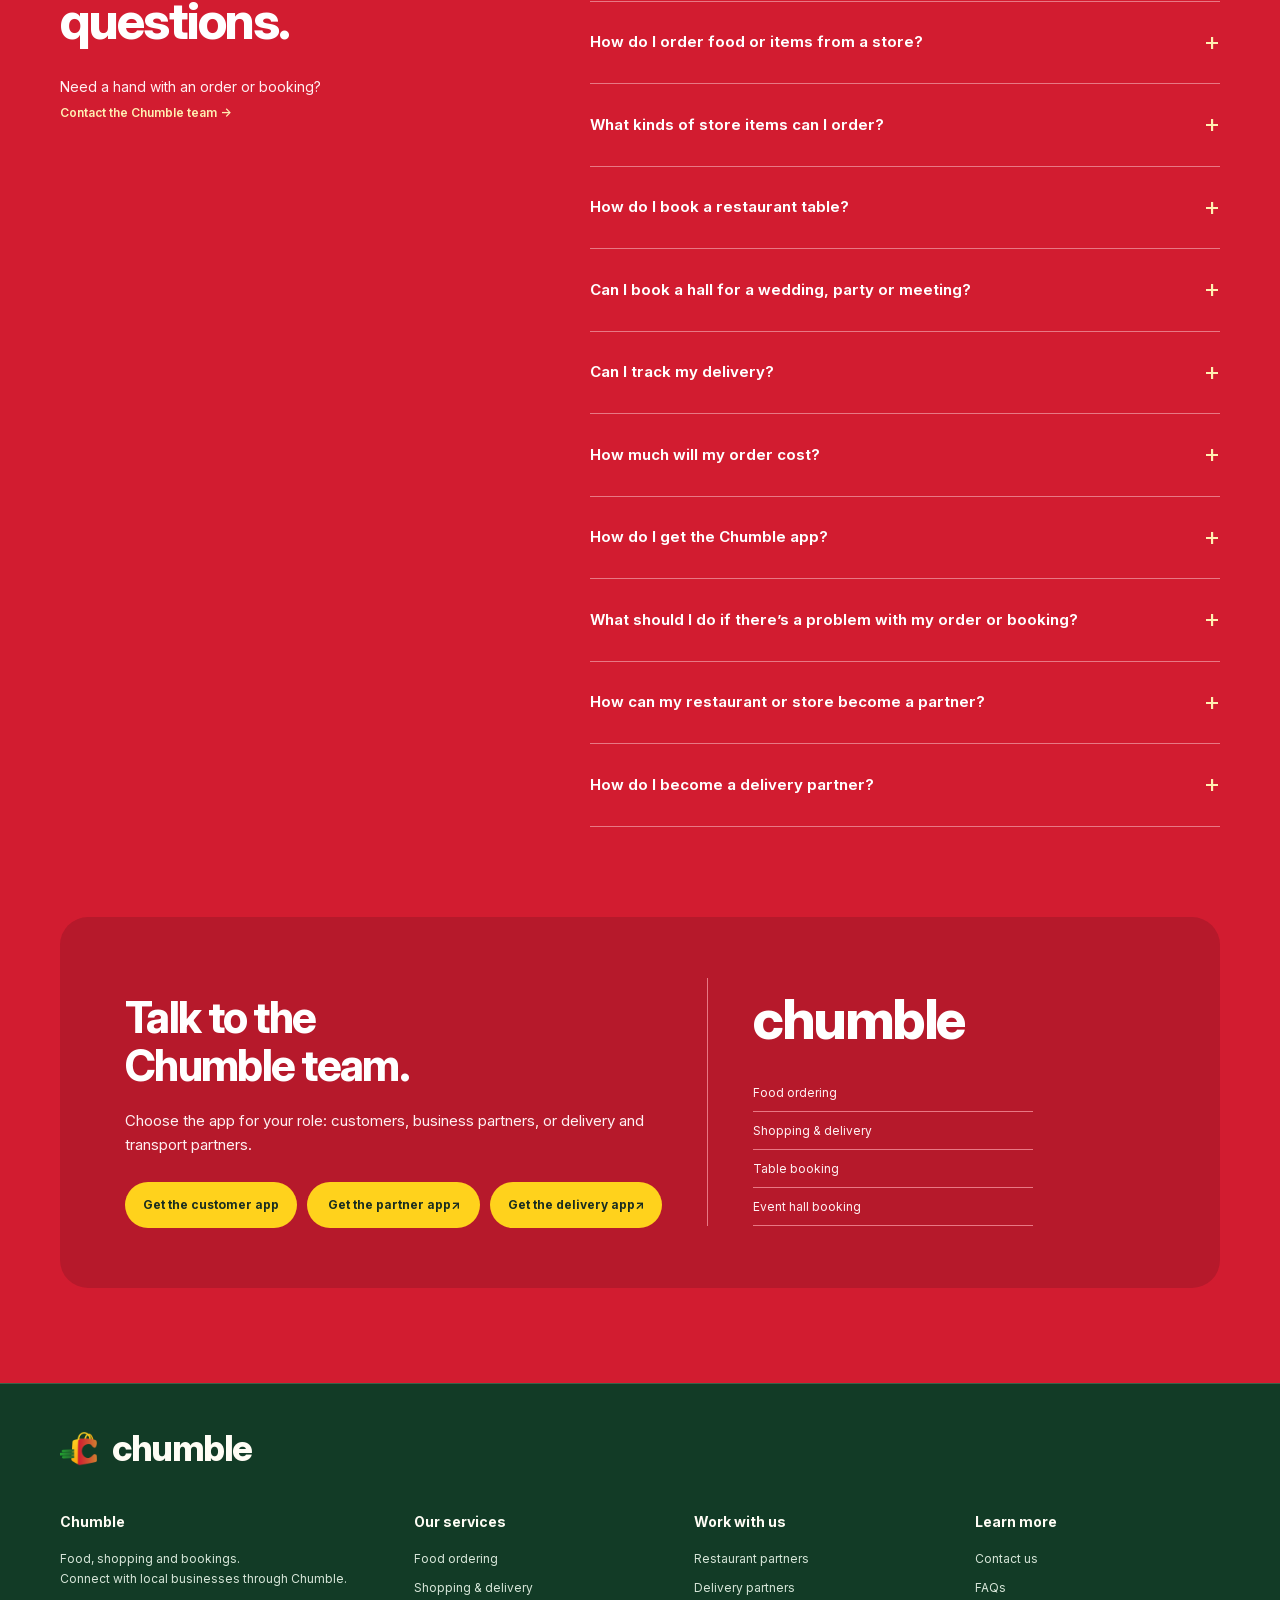
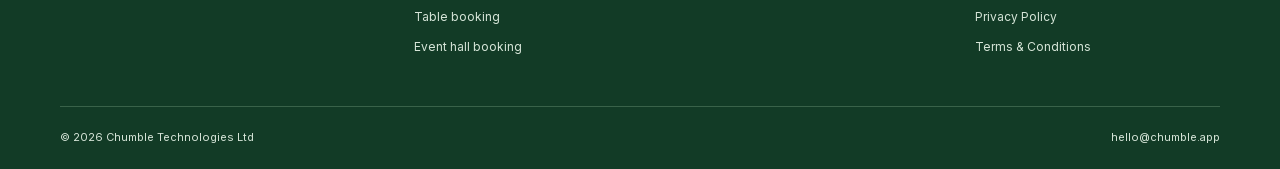
==== commit 4a44f969: "code updated" ====
--- a/index.html
+++ b/index.html
@@ -79,7 +79,7 @@
     <section class="partners wrap" id="join" aria-labelledby="partners-title"><div class="section-heading partner-heading"><h2 id="partners-title">Run a restaurant? Work with us.</h2><p>For restaurant owners and delivery partners.</p></div>
       <div class="partner-tabs" role="tablist" aria-label="Partner opportunities"><button class="plan-tab" id="tab-restaurants" role="tab" aria-selected="true" aria-controls="panel-restaurants" tabindex="0">Restaurant partners</button><button class="plan-tab" id="tab-couriers" role="tab" aria-selected="false" aria-controls="panel-couriers" tabindex="-1">Delivery partners</button></div>
       <article class="partner-panel" id="panel-restaurants" role="tabpanel" aria-labelledby="tab-restaurants" tabindex="0"><img src="assets/restaurant.jpg" width="1000" height="667" alt="A restaurant dining room with tables and warm lighting" loading="lazy"><div><span class="eyebrow">FOR RESTAURANTS</span><h3>Put your menu on Chumble.</h3><p>Tell us your restaurant’s name, location and the food you serve. We’ll explain how food orders, table bookings and delivery work for partners.</p><a class="button" href="mailto:hello@chumble.app?subject=Become%20a%20Chumble%20restaurant%20partner">Become a restaurant partner</a></div></article>
-      <article class="partner-panel courier-panel" id="panel-couriers" role="tabpanel" aria-labelledby="tab-couriers" tabindex="0" hidden><img src="assets/delivery-partner-chumble.jpg" width="1536" height="1024" alt="A delivery rider cycling with a food delivery backpack displaying the Chumble logo" loading="lazy"><div><span class="eyebrow">FOR DELIVERY PARTNERS</span><h3>Deliver orders in your area.</h3><p>Interested in delivering with Chumble? Tell us where you’d like to work. Our team will walk you through the requirements and payment arrangements.</p><a class="button" href="mailto:hello@chumble.app?subject=Become%20a%20Chumble%20delivery%20partner">Become a delivery partner</a></div></article>
+      <article class="partner-panel courier-panel" id="panel-couriers" role="tabpanel" aria-labelledby="tab-couriers" tabindex="0" hidden><img src="assets/delivery-partner.jpg" width="1536" height="1024" alt="A delivery rider cycling with a food delivery backpack displaying the Chumble logo" loading="lazy"><div><span class="eyebrow">FOR DELIVERY PARTNERS</span><h3>Deliver orders in your area.</h3><p>Interested in delivering with Chumble? Tell us where you’d like to work. Our team will walk you through the requirements and payment arrangements.</p><a class="button" href="mailto:hello@chumble.app?subject=Become%20a%20Chumble%20delivery%20partner">Become a delivery partner</a></div></article>
     </section>
     <section class="faq-section wrap" id="faq" aria-labelledby="faq-title">
       <div class="faq-heading"><h2 id="faq-title">Frequently asked<br>questions.</h2><p>Need a hand with an order or booking?<br><a href="mailto:hello@chumble.app">Contact the Chumble team →</a></p></div>
--- a/styles.css
+++ b/styles.css
@@ -115,6 +115,10 @@
 
 /* Keep the page focused on its primary headings and actions. */
 .eyebrow,.hero-start-label,.service-motion>span,.app-cta-brand>small{display:none}
+.app-download-links{display:flex;flex-wrap:wrap;gap:10px;margin-top:16px}
+.app-download-links a{flex:1 1 170px;min-height:46px;padding:12px 16px;background:var(--button);color:var(--button-text);font-size:12px;font-weight:700;text-decoration:none;text-align:center}
+.app-download-links a:hover{background:var(--button-hover);color:var(--button-hover-text)}
+@media(max-width:720px){.app-download-links{flex-direction:column;gap:8px}.app-download-links a{flex-basis:auto;width:100%}}
 
 /* Let the three step descriptions carry the motion instead of a progress rail. */
 .journey-steps:before,.journey-steps li:after,.journey-panel.is-in-view .journey-steps li:before{display:none}
@@ -192,6 +196,145 @@
 }
 
 @media(max-width:720px){
+  .service-card,.service-card:first-child,.service-card:nth-child(even){display:flex;flex-direction:column;align-items:stretch;overflow:hidden;min-height:0;margin-left:38px;padding:0;border:1px solid var(--line);border-radius:16px;background:var(--soft);box-shadow:0 12px 25px #560a1910}
+  .service-card .service-photo,.service-card:first-child .service-photo,.service-card:nth-child(even) .service-photo{order:1;width:100%;height:205px;min-height:0;border:0;border-radius:0;box-shadow:none}
+  .service-card .service-motion,.service-card:first-child .service-motion,.service-card:nth-child(even) .service-motion{order:2;display:none}
+  .service-card .service-copy,.service-card:first-child .service-copy,.service-card:nth-child(even) .service-copy{order:3;width:100%;min-height:0;margin:0;padding:20px 21px 22px;border:0;border-radius:0;background:transparent;box-shadow:none;text-align:left;align-items:flex-start}
+  .service-card:nth-child(even) .service-copy{order:3;text-align:left;align-items:flex-start}
+  .service-card:nth-child(even) .service-copy p{margin-left:0}
+  .service-card:after{display:block;left:-29px;right:auto;top:48px;width:16px;height:16px;border:4px solid var(--paper);border-radius:50%;background:var(--gold);box-shadow:0 0 0 1px var(--line);transform:none}
+}
+
+/* Mobile composition pass: compact, touch-friendly sections with clear grouping. */
+@media(max-width:720px){
+  .site-header{align-items:center}
+  .hero{padding-block:28px 38px}
+  .hero-gallery>a{border-radius:10px}
+  .hero-start{padding-top:18px}
+  .service-shortcuts a{border-radius:12px;min-height:58px}
+  .how-section{padding-block:54px}
+  .how-heading{display:block;margin-bottom:24px}
+  .how-heading>p{margin-top:16px}
+  .journey-tabs{display:grid;grid-template-columns:1fr 1fr;gap:8px;margin-block:24px 30px}
+  .journey-tab{min-height:46px;padding:10px 12px;border-radius:10px;font-size:11px}
+  .journey-steps{gap:28px}
+  .journey-steps li{padding-left:0}
+  .step-number{font-size:38px;margin-bottom:14px}
+  .journey-steps h3{font-size:20px}
+  .journey-steps p{font-size:13px;line-height:1.7}
+  .partners{padding-block:58px}
+  .partner-heading{margin-bottom:24px}
+  .partners .partner-panel,.partners .partner-panel[hidden]{display:flex!important;flex-direction:column;gap:0;width:100%;margin:0 0 18px;padding:0;overflow:hidden;border:1px solid var(--line);border-radius:16px;background:var(--soft);box-shadow:0 12px 25px #560a1910}
+  .partners .partner-panel>img{width:100%;height:190px;border-radius:0;object-fit:cover}
+  .partners .partner-panel>div{padding:20px 21px 23px}
+  .partners .partner-panel h3{font-size:27px;margin:7px 0 12px}
+  .partners .partner-panel p{font-size:13px;line-height:1.7;margin-bottom:20px}
+  .partners .partner-panel .button{width:100%;font-size:12px}
+  .faq-section{display:block;padding-bottom:58px}
+  .faq-heading{margin-bottom:32px}
+  .faq-heading h2{font-size:38px}
+  .faq-list summary{font-size:14px;padding-block:18px}
+  .app-cta{margin-bottom:58px}
+  .app-download-links a{min-height:48px}
+}
+
+/* Service gallery: a featured lead service followed by three distinct destinations. */
+@media(min-width:721px){
+  .service-grid{grid-template-columns:repeat(3,minmax(0,1fr));gap:20px;max-width:none}
+  .service-grid:before{display:none}
+  .service-card,.service-card:nth-child(even){display:flex;flex-direction:column;align-items:stretch;min-height:0;padding:0;overflow:hidden;border:1px solid var(--line);border-radius:20px;background:var(--soft);box-shadow:0 16px 35px #560a1910}
+  .service-card:first-child{grid-column:1 / -1;display:grid;grid-template-columns:1.15fr 1fr;grid-template-rows:auto 1fr}
+  .service-card .service-photo,.service-card:nth-child(even) .service-photo{grid-column:auto;grid-row:auto;width:100%;height:220px;border:0;border-radius:0;box-shadow:none}
+  .service-card:first-child .service-photo{grid-row:1 / span 2;height:100%;min-height:310px}
+  .service-card .service-motion,.service-card:nth-child(even) .service-motion{grid-column:auto;grid-row:auto;min-height:72px;padding:14px 22px 0;border:0;border-radius:0;background:transparent}
+  .service-card:first-child .service-motion{grid-column:2}
+  .service-card .service-copy,.service-card:nth-child(even) .service-copy{grid-column:auto;grid-row:auto;min-height:0;padding:22px 24px 26px;border:0;border-radius:0;background:transparent;box-shadow:none;text-align:left;align-items:flex-start}
+  .service-card:first-child .service-copy{grid-column:2;grid-row:2;padding-top:8px}
+  .service-card:nth-child(even) .service-copy p{margin-left:0}
+  .service-card:after{display:none}
+  .service-card:hover{transform:translateY(-3px);box-shadow:0 20px 42px #560a1920}
+}
+
+/* All four services share the same visual weight. */
+@media(min-width:721px){
+  .service-grid{grid-template-columns:repeat(2,minmax(0,1fr));gap:20px}
+  .service-card:first-child{grid-column:auto;display:flex;flex-direction:column}
+  .service-card:first-child .service-photo{grid-row:auto;height:220px;min-height:0}
+  .service-card:first-child .service-motion{grid-column:auto;grid-row:auto}
+  .service-card:first-child .service-copy{grid-column:auto;grid-row:auto;padding:22px 24px 26px}
+  .service-card .service-photo,.service-card:nth-child(even) .service-photo{height:220px}
+  .service-card .service-motion,.service-card:nth-child(even) .service-motion{min-height:72px}
+  .service-card .service-copy,.service-card:nth-child(even) .service-copy{min-height:190px}
+}
+
+/* Connected service path: four equal stops rather than a grid. */
+@media(min-width:721px){
+  .service-grid{position:relative;display:flex;flex-direction:column;gap:0;max-width:1040px;padding-block:20px}
+  .service-grid:before{display:block;content:'';position:absolute;z-index:0;top:45px;bottom:45px;left:50%;width:2px;background:linear-gradient(var(--line),var(--gold),var(--line));transform:translateX(-50%)}
+  .service-grid:after{content:'';position:absolute;z-index:0;top:45px;bottom:45px;left:50%;width:4px;background:linear-gradient(transparent,var(--gold),transparent);background-size:100% 34%;background-repeat:no-repeat;transform:translateX(-50%);animation:path-flow 3.8s ease-in-out infinite}
+  .service-card,.service-card:first-child,.service-card:nth-child(even){position:relative;z-index:1;display:flex;flex-direction:row;align-items:stretch;width:calc(50% - 34px);min-height:270px;margin-bottom:34px;padding:0;overflow:visible;border:1px solid var(--line);border-radius:18px;background:var(--soft);box-shadow:0 16px 35px #560a1910}
+  .service-card:last-child{margin-bottom:0}
+  .service-card:nth-child(even){align-self:flex-end}
+  .service-card:after{display:block;content:'';position:absolute;top:50%;right:-43px;width:16px;height:16px;border:4px solid var(--paper);border-radius:50%;background:var(--gold);box-shadow:0 0 0 1px var(--line),0 0 0 7px color-mix(in srgb,var(--gold) 18%,transparent);transform:translateY(-50%);z-index:2}
+  .service-card:nth-child(even):after{right:auto;left:-43px}
+  .service-card .service-photo,.service-card:first-child .service-photo,.service-card:nth-child(even) .service-photo{width:42%;height:auto;min-height:270px;border:0;border-radius:18px 0 0 18px;box-shadow:none}
+  .service-card:nth-child(even) .service-photo{order:2;border-radius:0 18px 18px 0}
+  .service-card .service-motion,.service-card:first-child .service-motion,.service-card:nth-child(even) .service-motion{display:none}
+  .service-card .service-copy,.service-card:first-child .service-copy,.service-card:nth-child(even) .service-copy{display:flex;flex:1;justify-content:center;min-height:0;padding:28px; border:0;border-radius:0;background:transparent;box-shadow:none;text-align:left;align-items:flex-start}
+  .service-card:nth-child(even) .service-copy{text-align:right;align-items:flex-end;order:1}
+  .service-card:nth-child(even) .service-copy p{margin-left:auto}
+  .service-card:hover{transform:translateY(-3px);box-shadow:0 20px 42px #560a1920}
+}
+@keyframes path-flow{0%,100%{background-position:center -5%}50%{background-position:center 105%}}
+@media(prefers-reduced-motion:reduce){.service-grid:after{animation:none}}
+
+/* Partner paths are visible together, with a shared route instead of tabs. */
+@media(min-width:721px){
+  .partners{position:relative}
+  .partners .partner-tabs{display:none}
+  .partners .partner-panel,.partners .partner-panel[hidden]{display:flex!important;position:relative;align-items:center;gap:54px;width:calc(100% - 70px);margin:0 0 26px;padding:22px;border:1px solid var(--line);border-radius:20px;background:var(--soft);box-shadow:0 16px 35px #560a1910}
+  .partners .partner-panel:last-child{margin-left:70px;margin-bottom:0}
+  .partners .partner-panel:after{content:'';position:absolute;top:50%;right:-71px;width:70px;height:2px;background:var(--gold)}
+  .partners .partner-panel:last-child:after{display:none}
+  .partners .partner-panel>img{width:42%;height:235px;border-radius:14px;flex-shrink:0}
+  .partners .partner-panel>div{flex:1}
+  .partners .partner-panel h3{font-size:32px;margin:8px 0 14px}
+}
+@media(max-width:720px){
+  .partners .partner-tabs{display:none}
+  .partners .partner-panel[hidden]{display:grid!important}
+  .partners .partner-panel+.partner-panel{margin-top:20px}
+}
+
+/* A two-lane partner route with a shared centre spine. */
+@media(min-width:721px){
+  .partners:before{content:'';position:absolute;top:145px;bottom:40px;left:50%;width:2px;background:linear-gradient(var(--line),var(--gold) 30%,var(--gold) 70%,var(--line));transform:translateX(-50%)}
+  .partners .partner-panel,.partners .partner-panel[hidden]{width:calc(50% - 42px);margin:0 0 38px;padding:18px;display:flex!important;flex-direction:column;align-items:stretch;gap:0;border-radius:20px}
+  .partners .partner-panel:last-child{margin-left:auto;margin-bottom:0}
+  .partners .partner-panel>img{width:100%;height:190px;border-radius:14px}
+  .partners .partner-panel>div{padding:20px 8px 6px}
+  .partners .partner-panel h3{font-size:29px}
+  .partners .partner-panel:before{content:'01';position:absolute;top:50%;right:-59px;width:30px;height:30px;display:grid;place-items:center;border:5px solid var(--paper);border-radius:50%;background:var(--gold);color:#193c25;font-size:10px;font-weight:800;transform:translateY(-50%);z-index:2}
+  .partners .partner-panel:last-child:before{content:'02';right:auto;left:-59px}
+  .partners .partner-panel:after,.partners .partner-panel:last-child:after{display:block;top:50%;right:-42px;width:42px;height:1px;background:var(--gold)}
+  .partners .partner-panel:last-child:after{right:auto;left:-42px}
+}
+
+@media(min-width:721px){
+  .partners .partner-panel:nth-of-type(odd){margin-left:0;margin-right:auto}
+  .partners .partner-panel:nth-of-type(even){margin-left:auto;margin-right:0}
+  .partners .partner-panel:nth-of-type(odd):before{right:-59px;left:auto}
+  .partners .partner-panel:nth-of-type(even):before{left:-59px;right:auto}
+  .partners .partner-panel:nth-of-type(odd):after{right:-42px;left:auto}
+  .partners .partner-panel:nth-of-type(even):after{left:-42px;right:auto}
+  .partners .partner-panel:nth-of-type(odd):before{content:'01'}
+  .partners .partner-panel:nth-of-type(even):before{content:'02'}
+  .partners .partner-panel:nth-of-type(3):before{content:'03'}
+  .partners .partner-panel:nth-of-type(4):before{content:'04'}
+  .partners .partner-panel:nth-of-type(5):before{content:'05'}
+}
+
+@media(max-width:720px){
   .brand-header .site-header{min-height:0;height:auto;padding-block:8px;row-gap:0}
   .brand-header .wordmark{font-size:28px}
   .brand-header .brand-symbol{width:32px;height:32px}
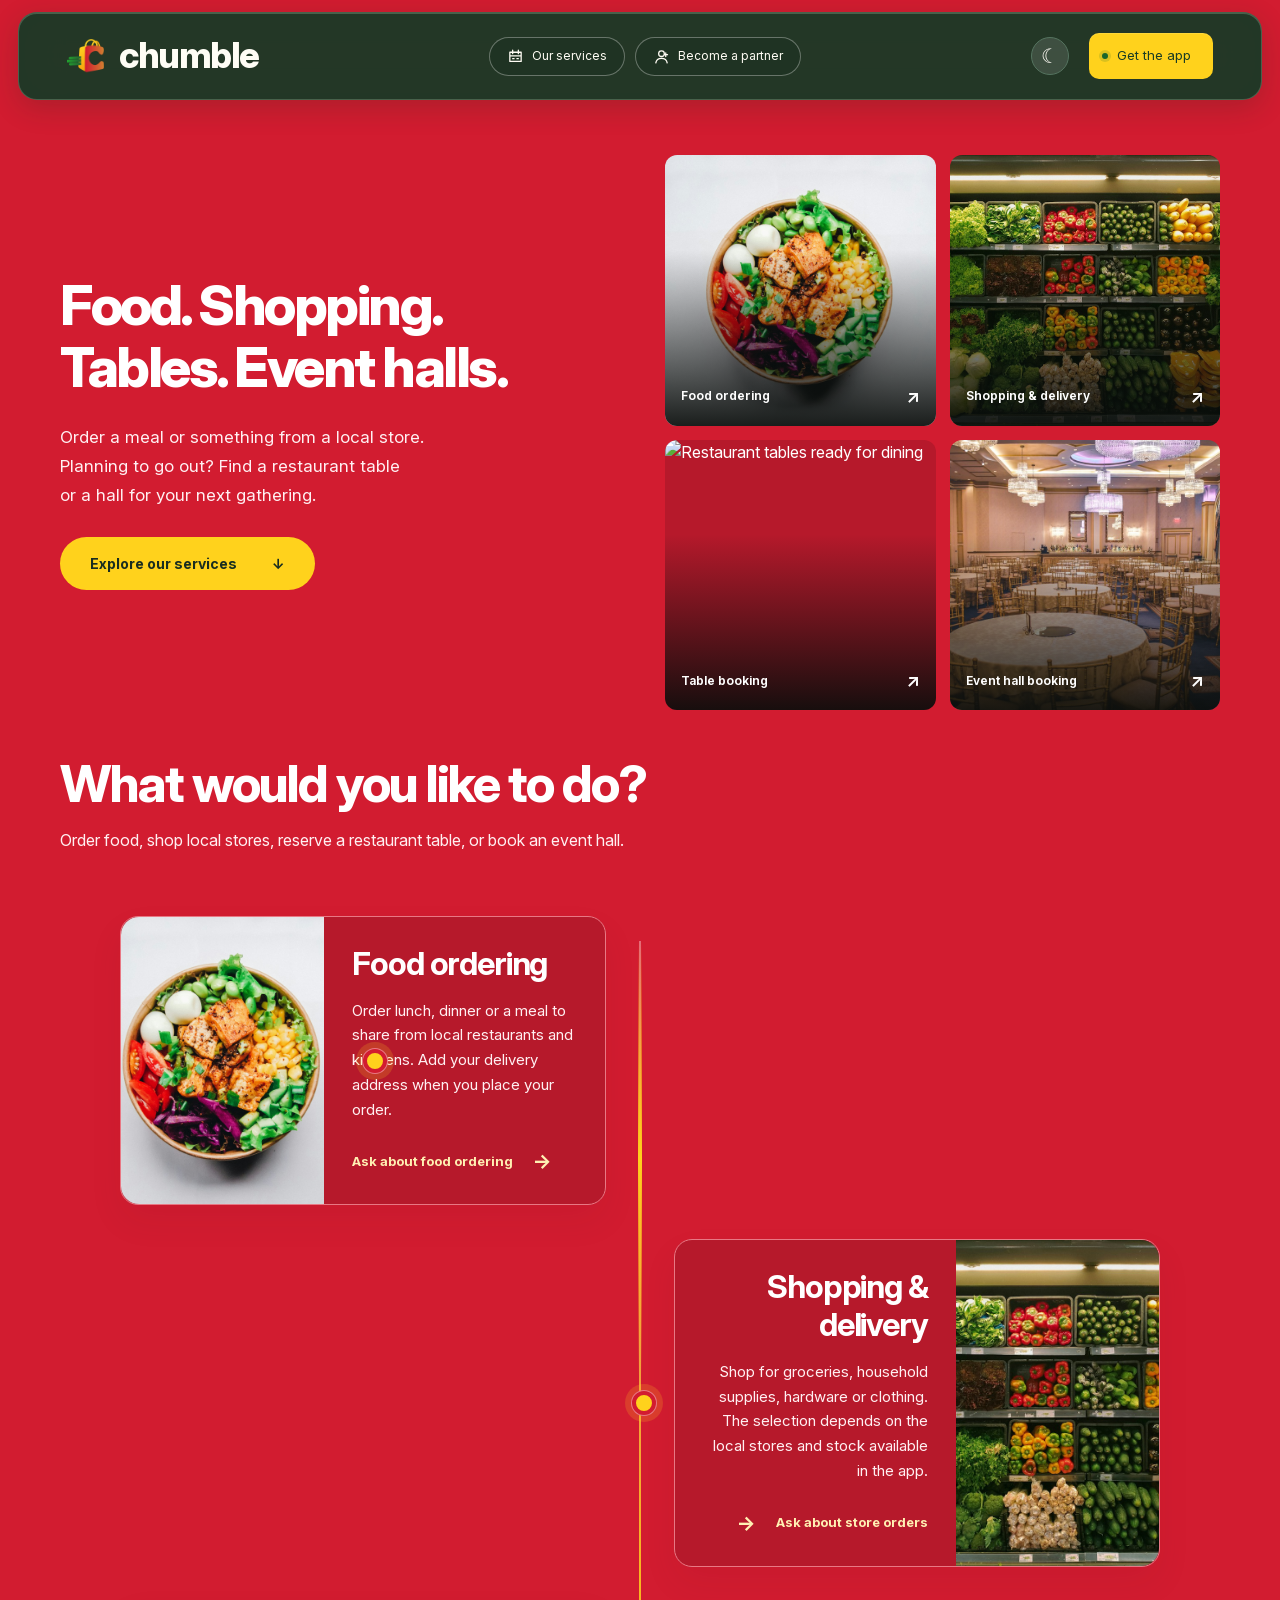
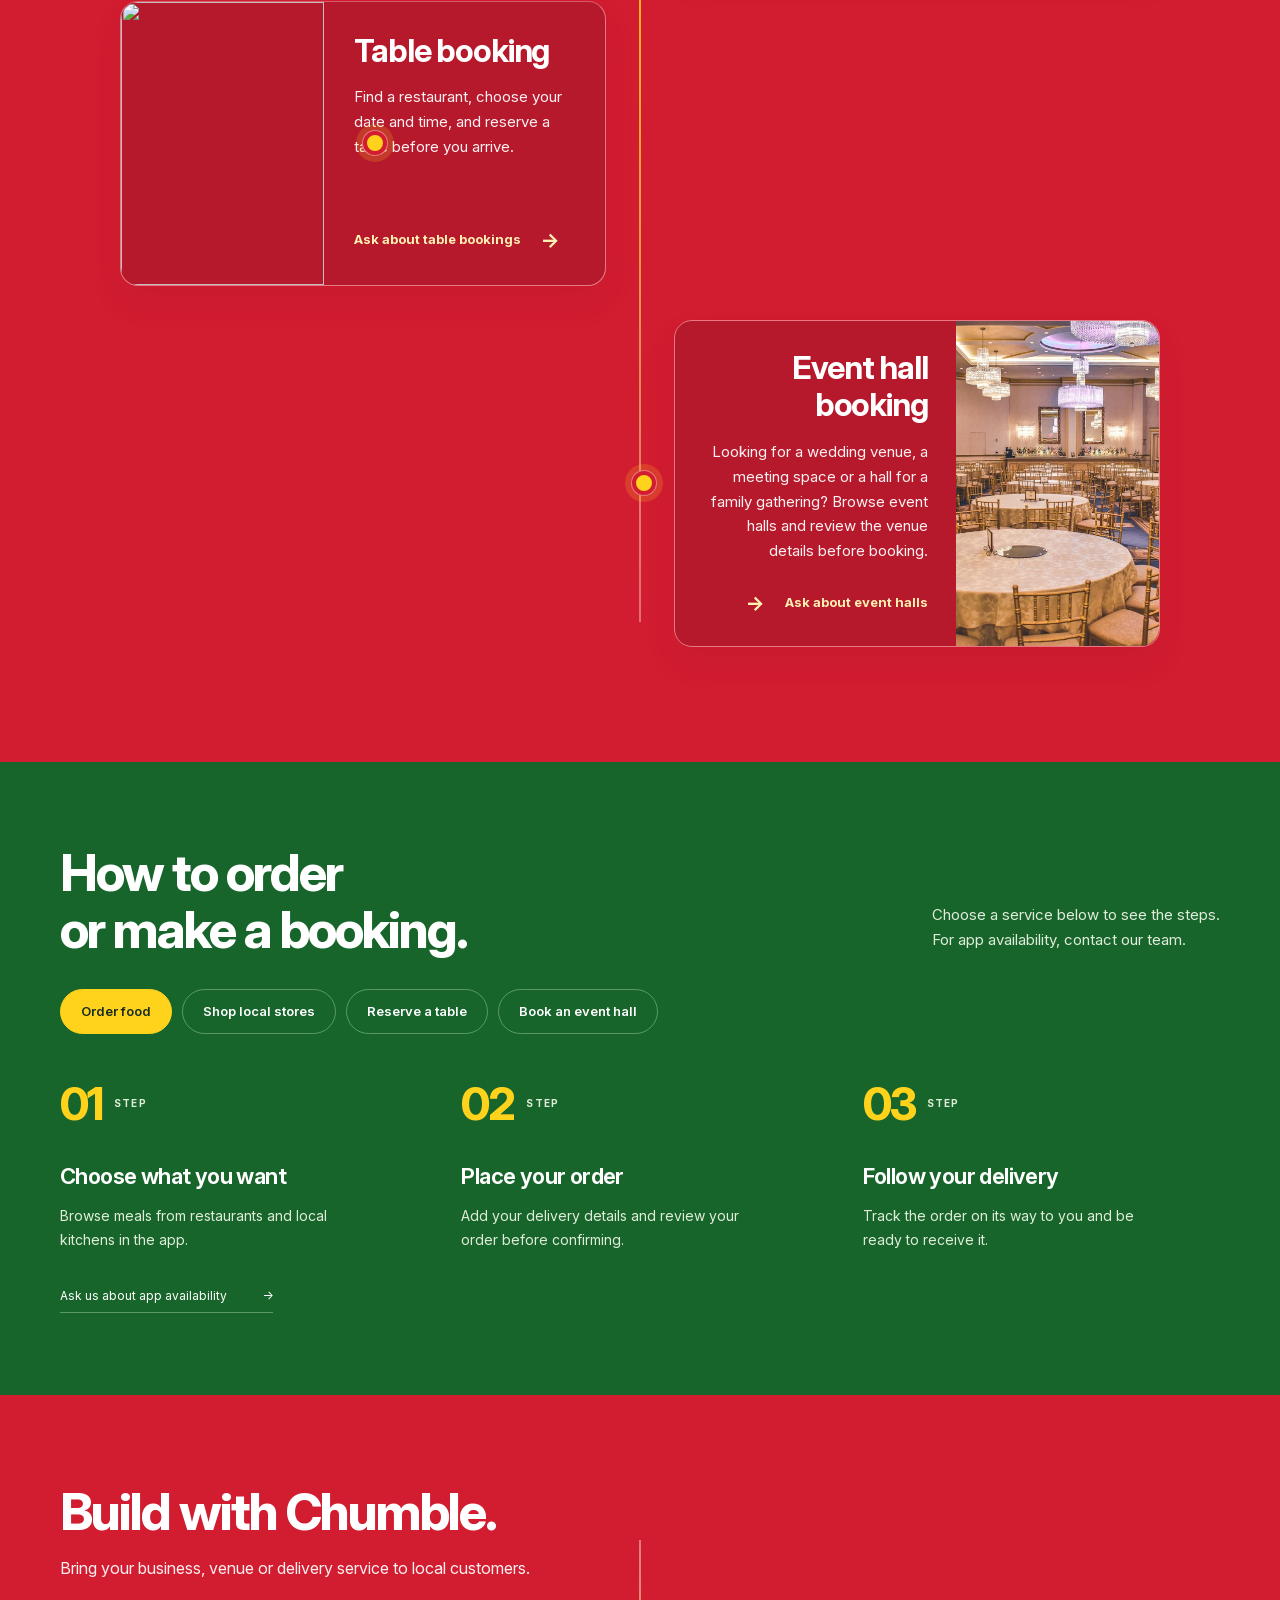
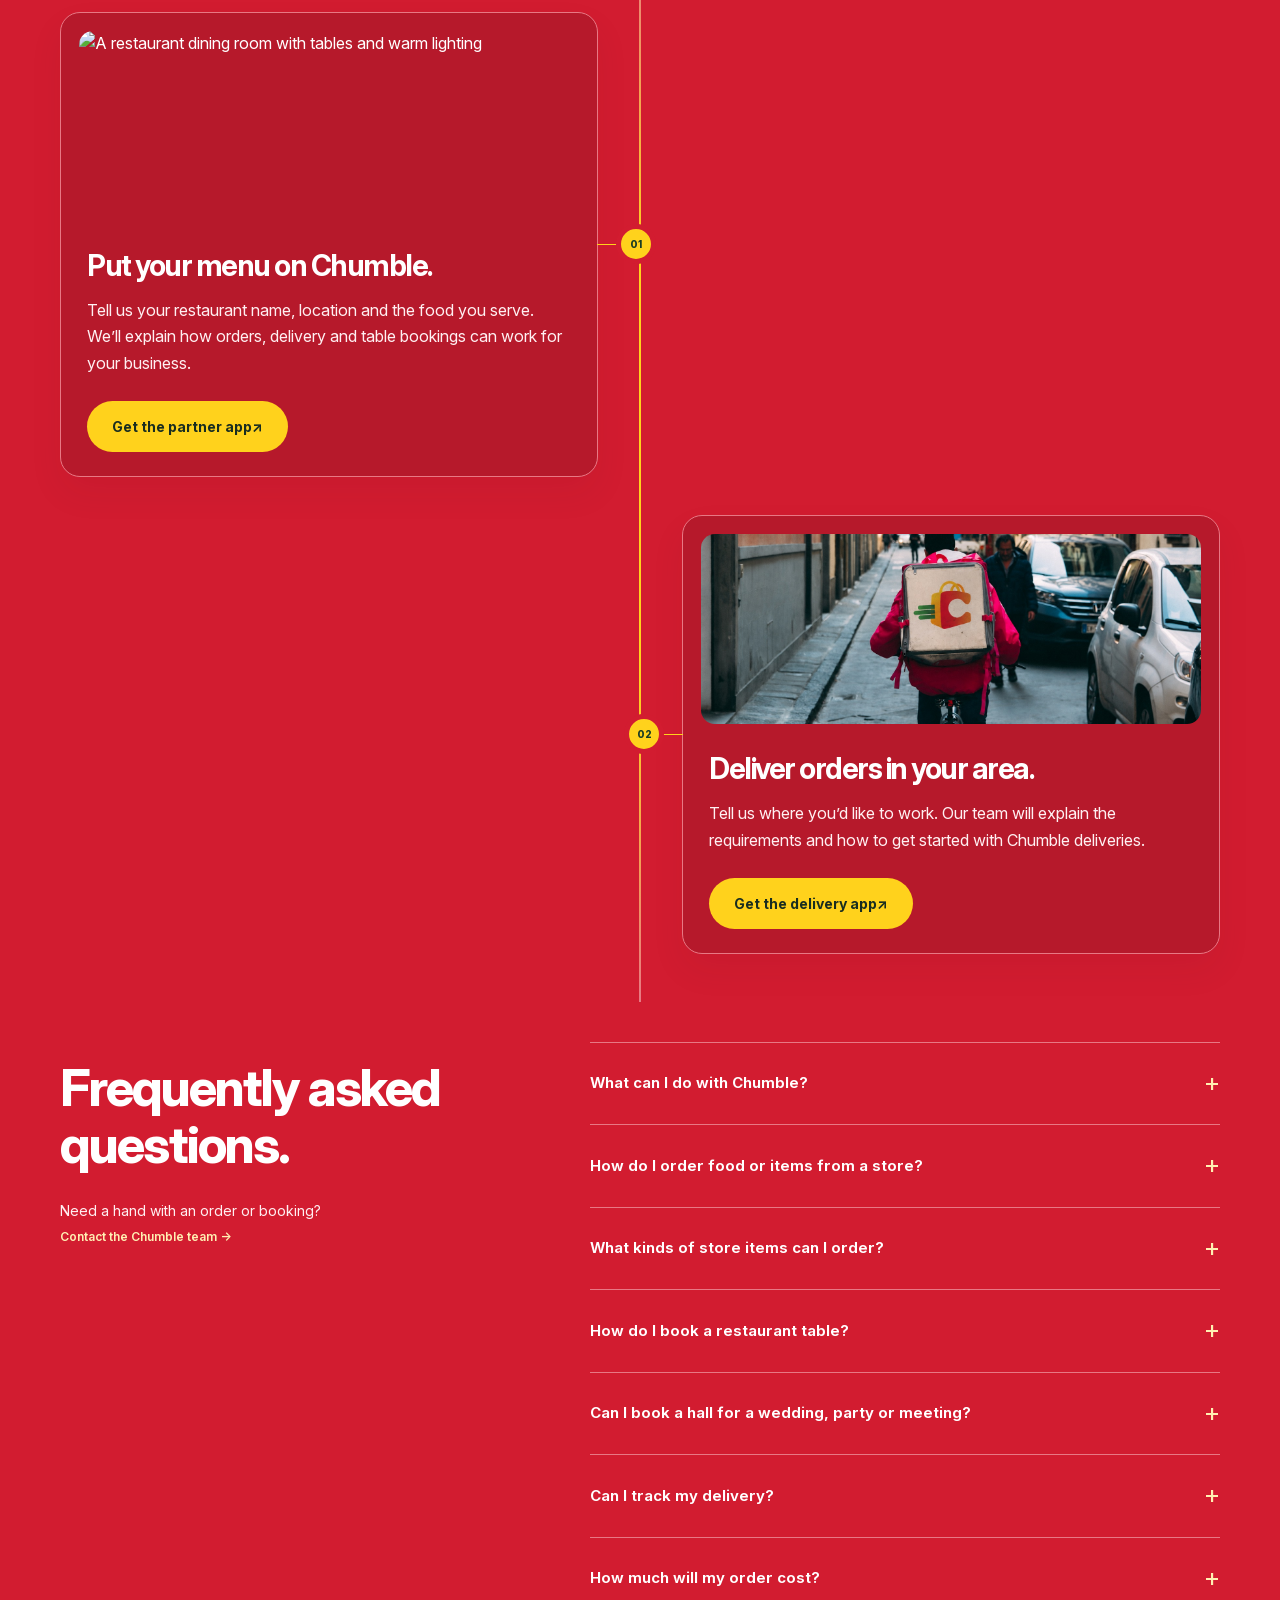
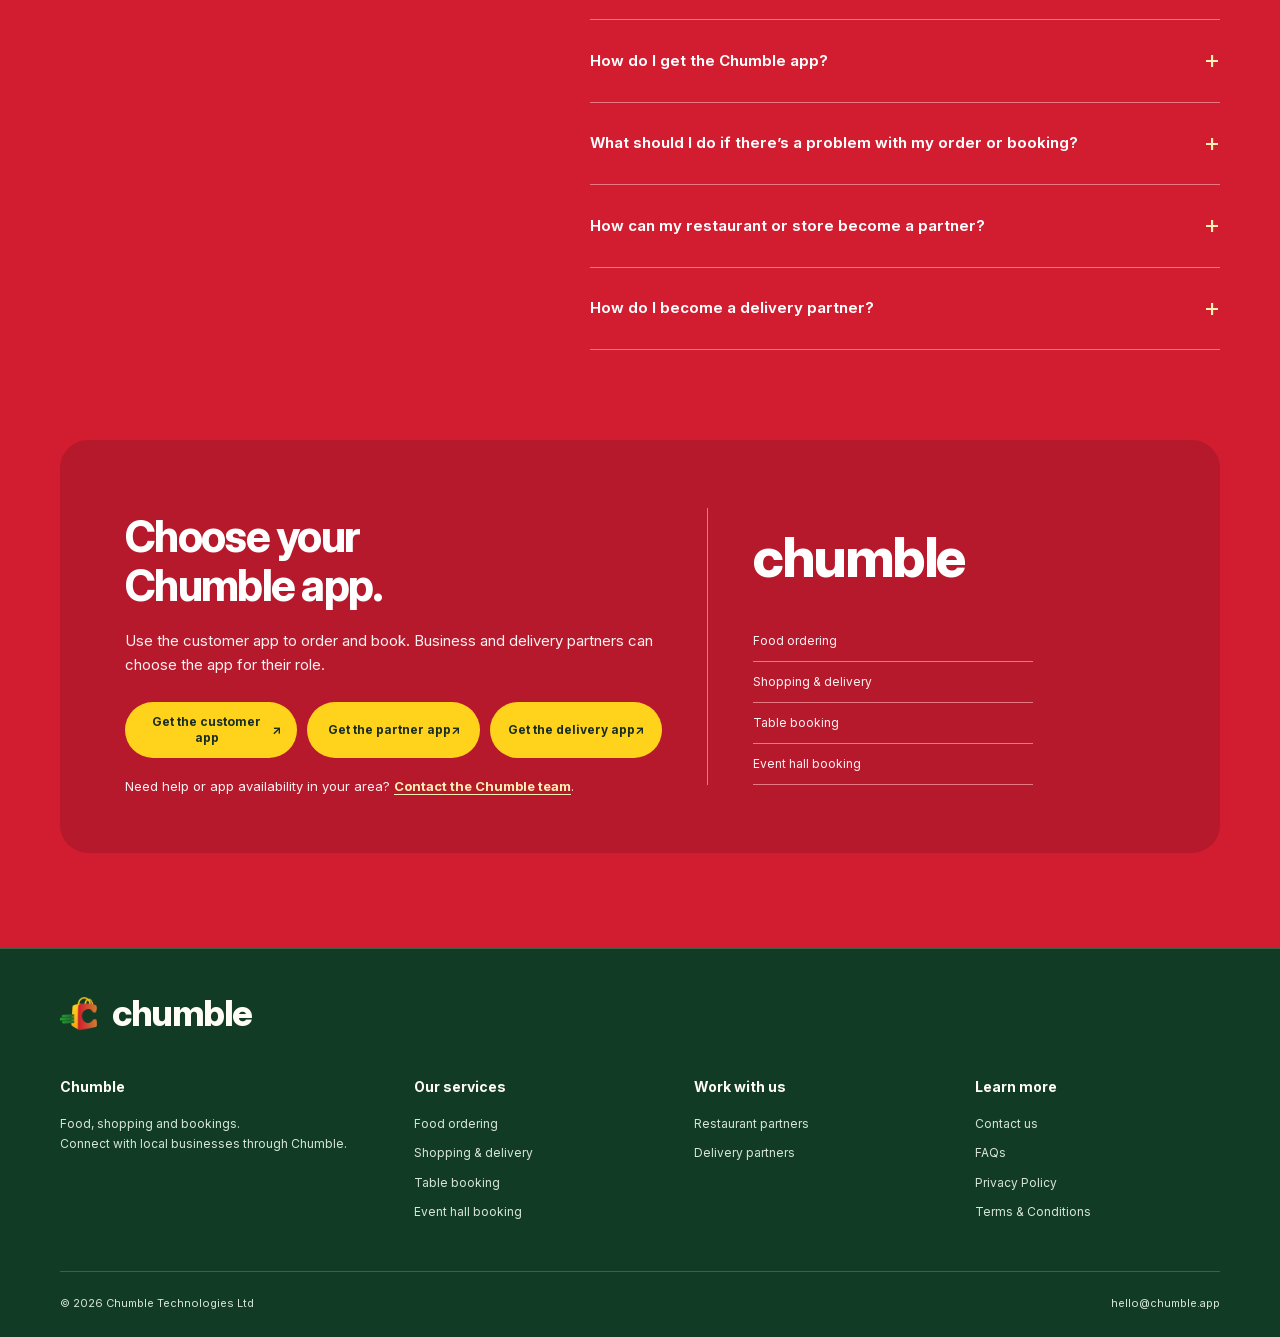
==== commit 37d33459: "code updated" ====
--- a/index.html
+++ b/index.html
@@ -28,7 +28,7 @@
   <div class="brand-header"><header class="site-header wrap">
       <a class="wordmark" href="index.html" aria-label="Chumble home"><span class="brand-symbol" aria-hidden="true"><img src="logo.png" width="52" height="52" alt=""></span><span>chumble</span></a>
       <nav id="main-navigation" aria-label="Main navigation"><a href="#services" data-nav-target="services"><svg class="nav-icon" viewBox="0 0 24 24" aria-hidden="true"><path pathLength="1" d="M4 6h16v13H4Z M8 3v5 M16 3v5 M4 11h16 M8 15h2 M14 15h2"/></svg>Our services</a><a href="#join" data-nav-target="join"><svg class="nav-icon" viewBox="0 0 24 24" aria-hidden="true"><path pathLength="1" d="M12 12a4 4 0 1 0 0-8 4 4 0 0 0 0 8Z M4 21c.6-4.2 3.1-6.5 8-6.5s7.4 2.3 8 6.5 M18 7v5 M15.5 9.5h5"/></svg>Become a partner</a></nav>
-      <div class="header-actions"><button class="theme-toggle" type="button" aria-label="Switch to dark theme" aria-pressed="false">☾</button><button class="menu-toggle" type="button" aria-label="Open navigation" aria-expanded="false" aria-controls="main-navigation"><span></span><span></span><span></span></button><a class="header-app" href="#get-app">Get in touch</a></div>
+      <div class="header-actions"><button class="theme-toggle" type="button" aria-label="Switch to dark theme" aria-pressed="false">☾</button><button class="menu-toggle" type="button" aria-label="Open navigation" aria-expanded="false" aria-controls="main-navigation"><span></span><span></span><span></span></button><a class="header-app" href="#get-app">Get the app</a></div>
     </header></div>
   <div class="hero-shell">
     <section class="hero wrap" aria-labelledby="hero-title">
@@ -39,20 +39,9 @@
         <a href="#tables"><img src="assets/restaurant.jpg" width="1000" height="667" alt="Restaurant tables ready for dining" fetchpriority="high"><span>Table booking <span aria-hidden="true">↗</span></span></a>
         <a href="#events"><img src="assets/venue.jpg" width="1000" height="667" alt="An event hall set up for a gathering" fetchpriority="high"><span>Event hall booking <span aria-hidden="true">↗</span></span></a>
       </div>
-      <div class="hero-start"><span class="hero-start-label">What do you need?</span><nav class="service-shortcuts" aria-label="Choose your Chumble service">
-        <a href="#delivery"><svg viewBox="0 0 24 24" aria-hidden="true"><path d="M5 8h14l1 12H4L5 8Z M8 8V6a4 4 0 0 1 8 0v2"/></svg><span>Food ordering</span><span aria-hidden="true">→</span></a>
-        <a href="#shopping"><svg viewBox="0 0 24 24" aria-hidden="true"><path d="M3 3h2l3 12h11l2-8H6 M9 20h.01 M18 20h.01"/></svg><span>Shopping &amp; delivery</span><span aria-hidden="true">→</span></a>
-        <a href="#tables"><svg viewBox="0 0 24 24" aria-hidden="true"><path d="M4 3v5c0 3 5 3 5 0V3 M6.5 3v18 M17 3c-4 4-4 8 1 8V3v18"/></svg><span>Table booking</span><span aria-hidden="true">→</span></a>
-        <a href="#events"><svg viewBox="0 0 24 24" aria-hidden="true"><path d="M4 5h16v16H4Z M8 3v4 M16 3v4 M4 10h16 M8 14h2 M14 14h2 M8 18h2"/></svg><span>Event hall booking</span><span aria-hidden="true">→</span></a>
-      </nav></div>
     </section>
   </div>
   <main id="main">
-    <section class="intro wrap" id="food" aria-labelledby="intro-title">
-      <div class="intro-food food-left" aria-hidden="true"><img src="assets/food.jpg" width="1400" height="1400" alt="" loading="lazy"></div>
-      <div class="intro-copy"><span class="eyebrow">FROM LOCAL KITCHENS TO YOUR DOOR</span><h2 id="intro-title">Your usual lunch.<br>Or something new.</h2><p>Browse local restaurants and kitchens,<br>choose your meal and add your delivery address.<br>Chumble brings the order to you.</p><a class="text-link" href="#get-app">Ask about the app <span aria-hidden="true">→</span></a></div>
-      <div class="intro-food food-right" aria-hidden="true"><img src="assets/dining.jpg" width="2000" height="1333" alt="" loading="lazy"></div>
-    </section>
     <section class="services wrap" id="services" aria-labelledby="services-title">
       <div class="section-heading"><h2 id="services-title">What would you like to do?</h2><p>Order food, shop local stores, reserve a restaurant table, or book an event hall.</p></div>
       <div class="service-grid">
@@ -76,10 +65,10 @@
       <div class="journey-panel" id="panel-event-guide" role="tabpanel" aria-labelledby="tab-event-guide" tabindex="0" hidden><ol class="journey-steps"><li><span class="step-number" aria-hidden="true">01</span><h3>Find a space</h3><p>Explore event halls for your wedding, meeting or celebration.</p></li><li><span class="step-number" aria-hidden="true">02</span><h3>Match it to your plan</h3><p>Choose a hall that suits the occasion and the people you’re inviting.</p></li><li><span class="step-number" aria-hidden="true">03</span><h3>Arrange your booking</h3><p>Review the venue details and make your booking through Chumble.</p></li></ol></div>
       <a class="how-contact" href="#get-app">Ask us about app availability <span aria-hidden="true">→</span></a>
     </div></section>
-    <section class="partners wrap" id="join" aria-labelledby="partners-title"><div class="section-heading partner-heading"><h2 id="partners-title">Run a restaurant? Work with us.</h2><p>For restaurant owners and delivery partners.</p></div>
+    <section class="partners wrap" id="join" aria-labelledby="partners-title"><div class="section-heading partner-heading"><h2 id="partners-title">Build with Chumble.</h2><p>Bring your business, venue or delivery service to local customers.</p></div>
       <div class="partner-tabs" role="tablist" aria-label="Partner opportunities"><button class="plan-tab" id="tab-restaurants" role="tab" aria-selected="true" aria-controls="panel-restaurants" tabindex="0">Restaurant partners</button><button class="plan-tab" id="tab-couriers" role="tab" aria-selected="false" aria-controls="panel-couriers" tabindex="-1">Delivery partners</button></div>
-      <article class="partner-panel" id="panel-restaurants" role="tabpanel" aria-labelledby="tab-restaurants" tabindex="0"><img src="assets/restaurant.jpg" width="1000" height="667" alt="A restaurant dining room with tables and warm lighting" loading="lazy"><div><span class="eyebrow">FOR RESTAURANTS</span><h3>Put your menu on Chumble.</h3><p>Tell us your restaurant’s name, location and the food you serve. We’ll explain how food orders, table bookings and delivery work for partners.</p><a class="button" href="mailto:hello@chumble.app?subject=Become%20a%20Chumble%20restaurant%20partner">Become a restaurant partner</a></div></article>
-      <article class="partner-panel courier-panel" id="panel-couriers" role="tabpanel" aria-labelledby="tab-couriers" tabindex="0" hidden><img src="assets/delivery-partner.jpg" width="1536" height="1024" alt="A delivery rider cycling with a food delivery backpack displaying the Chumble logo" loading="lazy"><div><span class="eyebrow">FOR DELIVERY PARTNERS</span><h3>Deliver orders in your area.</h3><p>Interested in delivering with Chumble? Tell us where you’d like to work. Our team will walk you through the requirements and payment arrangements.</p><a class="button" href="mailto:hello@chumble.app?subject=Become%20a%20Chumble%20delivery%20partner">Become a delivery partner</a></div></article>
+      <article class="partner-panel" id="panel-restaurants" role="tabpanel" aria-labelledby="tab-restaurants" tabindex="0"><img src="assets/restaurant.jpg" width="1000" height="667" alt="A restaurant dining room with tables and warm lighting" loading="lazy"><div><span class="eyebrow">RESTAURANT PARTNERS</span><h3>Put your menu on Chumble.</h3><p>Tell us your restaurant name, location and the food you serve. We’ll explain how orders, delivery and table bookings can work for your business.</p><a class="button" href="https://play.google.com/store/apps/details?id=app.chumble.partner" target="_blank" rel="noopener">Get the partner app <span aria-hidden="true">↗</span></a></div></article>
+      <article class="partner-panel courier-panel" id="panel-couriers" role="tabpanel" aria-labelledby="tab-couriers" tabindex="0" hidden><img src="assets/delivery-partner.jpg" width="1536" height="1024" alt="A delivery rider cycling with a food delivery backpack displaying the Chumble logo" loading="lazy"><div><span class="eyebrow">DELIVERY PARTNERS</span><h3>Deliver orders in your area.</h3><p>Tell us where you’d like to work. Our team will explain the requirements and how to get started with Chumble deliveries.</p><a class="button" href="https://play.google.com/store/apps/details?id=app.chumble.delivery" target="_blank" rel="noopener">Get the delivery app <span aria-hidden="true">↗</span></a></div></article>
     </section>
     <section class="faq-section wrap" id="faq" aria-labelledby="faq-title">
       <div class="faq-heading"><h2 id="faq-title">Frequently asked<br>questions.</h2><p>Need a hand with an order or booking?<br><a href="mailto:hello@chumble.app">Contact the Chumble team →</a></p></div>
@@ -91,13 +80,13 @@
         <details><summary>Can I book a hall for a wedding, party or meeting?</summary><p>Yes. Browse the available halls for your occasion, then review the venue and booking details before confirming. If you have a question about a hall, email our team with the venue name and your planned date.</p></details>
         <details><summary>Can I track my delivery?</summary><p>Yes. You can follow your order’s progress in the Chumble app. Keep your contact and delivery details accurate, and make sure someone is available to receive the order when it arrives.</p></details>
         <details><summary>How much will my order cost?</summary><p>You’ll see the item prices, delivery fees and any other applicable charges before you place your order. Review the total before confirming so you know what you’re paying.</p></details>
-        <details><summary>How do I get the Chumble app?</summary><p>Contact us at <a href="mailto:hello@chumble.app?subject=Chumble%20app%20availability">hello@chumble.app</a> for app availability and updates. Our team will help you get started with the service you’re interested in.</p></details>
+        <details><summary>How do I get the Chumble app?</summary><p>Download the <a href="https://play.google.com/store/apps/details?id=app.chumble.customer" target="_blank" rel="noopener">customer app</a> to order and book. Business partners can use the <a href="https://play.google.com/store/apps/details?id=app.chumble.partner" target="_blank" rel="noopener">partner app</a>, and delivery partners can use the <a href="https://play.google.com/store/apps/details?id=app.chumble.delivery" target="_blank" rel="noopener">delivery app</a>. For availability questions, <a href="mailto:hello@chumble.app?subject=Chumble%20app%20availability">contact the Chumble team</a>.</p></details>
         <details><summary>What should I do if there’s a problem with my order or booking?</summary><p>Email <a href="mailto:hello@chumble.app?subject=Help%20with%20a%20Chumble%20order%20or%20booking">hello@chumble.app</a> with your order or booking details and a description of the problem. If an item is missing, incorrect or damaged, include a photo where possible so our team can understand what happened and help with the next steps.</p></details>
         <details><summary>How can my restaurant or store become a partner?</summary><p><a href="mailto:hello@chumble.app?subject=Become%20a%20Chumble%20business%20partner">Contact us about a business partnership</a> and tell us your business name, location and what you sell. We’ll discuss how your restaurant or store can work with Chumble and guide you through the next steps.</p></details>
         <details><summary>How do I become a delivery partner?</summary><p><a href="mailto:hello@chumble.app?subject=Become%20a%20Chumble%20delivery%20partner">Get in touch about delivering with Chumble</a> and let us know where you’d like to work. Our team will explain the requirements and how to get started.</p></details>
       </div>
     </section>
-    <section class="app-cta wrap" id="get-app" aria-labelledby="app-title"><div><h2 id="app-title">Talk to the<br>Chumble team.</h2><p>Email us with your location and the service you want to use. We’ll help with app availability and getting started.</p><a class="button" href="mailto:hello@chumble.app?subject=Chumble%20app%20availability">Ask about the app</a></div><div class="app-cta-brand" aria-hidden="true"><span>chumble</span><small>Food, shopping and bookings.</small><div class="brand-service-lines"><span>Food ordering</span><span>Shopping &amp; delivery</span><span>Table booking</span><span>Event hall booking</span></div></div></section>
+    <section class="app-cta wrap" id="get-app" aria-labelledby="app-title"><div><h2 id="app-title">Choose your<br>Chumble app.</h2><p>Use the customer app to order and book. Business and delivery partners can choose the app for their role.</p><div class="app-download-links"><a class="button" href="https://play.google.com/store/apps/details?id=app.chumble.customer" target="_blank" rel="noopener">Get the customer app <span aria-hidden="true">↗</span></a><a class="button" href="https://play.google.com/store/apps/details?id=app.chumble.partner" target="_blank" rel="noopener">Get the partner app <span aria-hidden="true">↗</span></a><a class="button" href="https://play.google.com/store/apps/details?id=app.chumble.delivery" target="_blank" rel="noopener">Get the delivery app <span aria-hidden="true">↗</span></a></div><p class="app-contact">Need help or app availability in your area? <a href="mailto:hello@chumble.app?subject=Chumble%20app%20availability">Contact the Chumble team</a>.</p></div><div class="app-cta-brand" aria-hidden="true"><span>chumble</span><small>Food, shopping and bookings.</small><div class="brand-service-lines"><span>Food ordering</span><span>Shopping &amp; delivery</span><span>Table booking</span><span>Event hall booking</span></div></div></section>
   </main>
   <footer class="site-footer"><div class="wrap"><div class="footer-top"><a class="wordmark" href="index.html" aria-label="Chumble home"><span class="brand-symbol" aria-hidden="true"><img src="logo.png" width="52" height="52" alt=""></span><span>chumble</span></a></div><div class="footer-columns"><div><h3>Chumble</h3><p>Food, shopping and bookings.<br>Connect with local businesses through Chumble.</p></div><nav aria-label="Services"><h3>Our services</h3><a href="#delivery">Food ordering</a><a href="#shopping">Shopping &amp; delivery</a><a href="#tables">Table booking</a><a href="#events">Event hall booking</a></nav><nav aria-label="Partners"><h3>Work with us</h3><a href="mailto:hello@chumble.app?subject=Restaurant%20partnership">Restaurant partners</a><a href="mailto:hello@chumble.app?subject=Delivery%20partnership">Delivery partners</a></nav><nav aria-label="Support and legal"><h3>Learn more</h3><a href="mailto:hello@chumble.app">Contact us</a><a href="#faq">FAQs</a><a href="privacy-policy.html">Privacy Policy</a><a href="terms-and-conditions.html">Terms &amp; Conditions</a></nav></div><div class="footer-bottom"><span>© 2026 Chumble Technologies Ltd</span><a href="mailto:hello@chumble.app">hello@chumble.app</a></div></div></footer>
 </body>
--- a/styles.css
+++ b/styles.css
@@ -345,3 +345,61 @@
   .site-header nav a{flex:none;width:100%;justify-content:flex-start;padding:12px 14px!important;border:1px solid var(--brand-line)!important;border-radius:12px;background:rgba(255,255,255,.06)}
   .site-header nav a:after{display:none}
 }
+
+/* Final type and spacing pass: keep hierarchy readable and related content together. */
+body{font-size:16px;line-height:1.5}
+.hero-copy>p,.intro p,.section-heading>p,.how-heading>p,.faq-heading p,.app-cta p{max-width:50rem}
+.hero-copy>p{max-width:34rem}
+.section-heading>p,.how-heading>p{max-width:38rem}
+.intro-copy p{max-width:31rem;margin-inline:auto}
+.service-copy p,.partner-panel p,.faq-list details>p{max-width:42rem}
+.app-cta p{max-width:34rem}
+.app-download-links{align-items:stretch;margin-top:4px}
+.app-download-links a{line-height:1.35}
+.app-contact{margin-top:18px!important;margin-bottom:0!important;font-size:13px!important}
+.app-contact a{color:var(--green-accent);font-weight:700;text-underline-offset:3px}
+.service-copy h3,.partner-panel h3{line-height:1.18}
+.service-copy p,.partner-panel p,.faq-list details>p{line-height:1.65}
+.faq-list summary{min-height:62px}
+
+@media(min-width:721px){
+  .hero{row-gap:38px}
+  .hero-copy>p{font-size:17px;line-height:1.7;margin-bottom:27px}
+  .hero-start{padding-top:22px}
+  .service-card{min-height:285px}
+  .service-card .service-copy{padding:30px}
+  .service-copy p{font-size:15px;margin-top:16px;margin-bottom:24px}
+  .how-section{padding-block:82px}
+  .journey-tabs{margin-block:28px 36px}
+  .journey-steps{gap:44px}
+  .journey-steps p{line-height:1.7}
+  .partners{padding-block:88px}
+  .app-cta{padding-block:56px}
+}
+
+@media(max-width:720px){
+  .hero{padding-block:26px 34px}
+  .hero-copy>p{max-width:29rem;margin-bottom:22px}
+  .hero-start{margin-top:4px}
+  .intro{padding-block:58px 72px}
+  .intro-copy{padding-inline:18px}
+  .intro p{max-width:23rem}
+  .section-heading{margin-bottom:24px}
+  .service-grid{gap:18px}
+  .service-card .service-copy{padding:19px 21px 23px}
+  .service-copy p{line-height:1.65}
+  .how-section{padding-block:56px}
+  .how-heading>p{max-width:30rem}
+  .journey-tabs{margin-block:22px 26px}
+  .journey-steps{gap:25px}
+  .journey-steps p{line-height:1.65}
+  .partners{padding-block:56px}
+  .partner-panel+.partner-panel{margin-top:18px}
+  .partner-panel p{line-height:1.65}
+  .faq-section{padding-bottom:58px}
+  .faq-list summary{min-height:58px;line-height:1.45}
+  .faq-list details>p{line-height:1.7}
+  .app-cta{gap:28px;padding:29px 21px}
+  .app-download-links{margin-top:2px}
+  .app-contact{font-size:12px!important;line-height:1.6!important}
+}
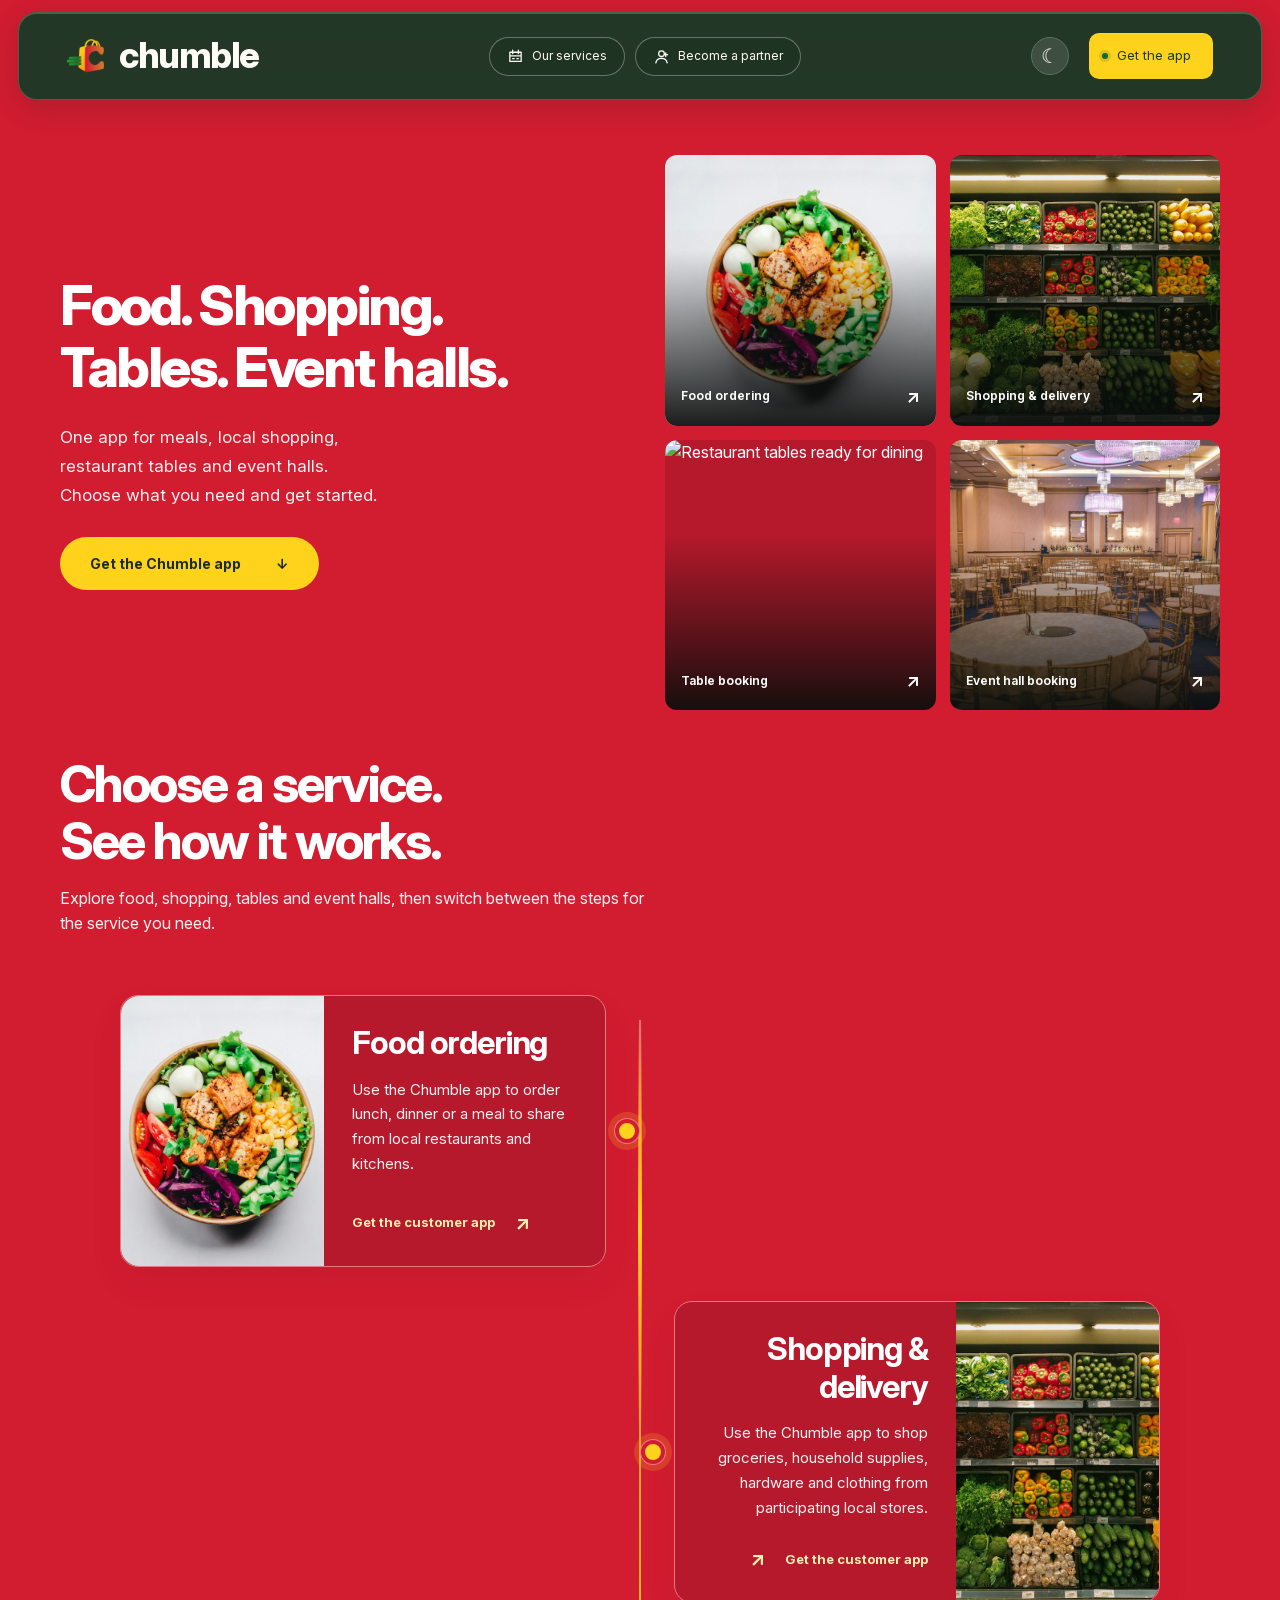
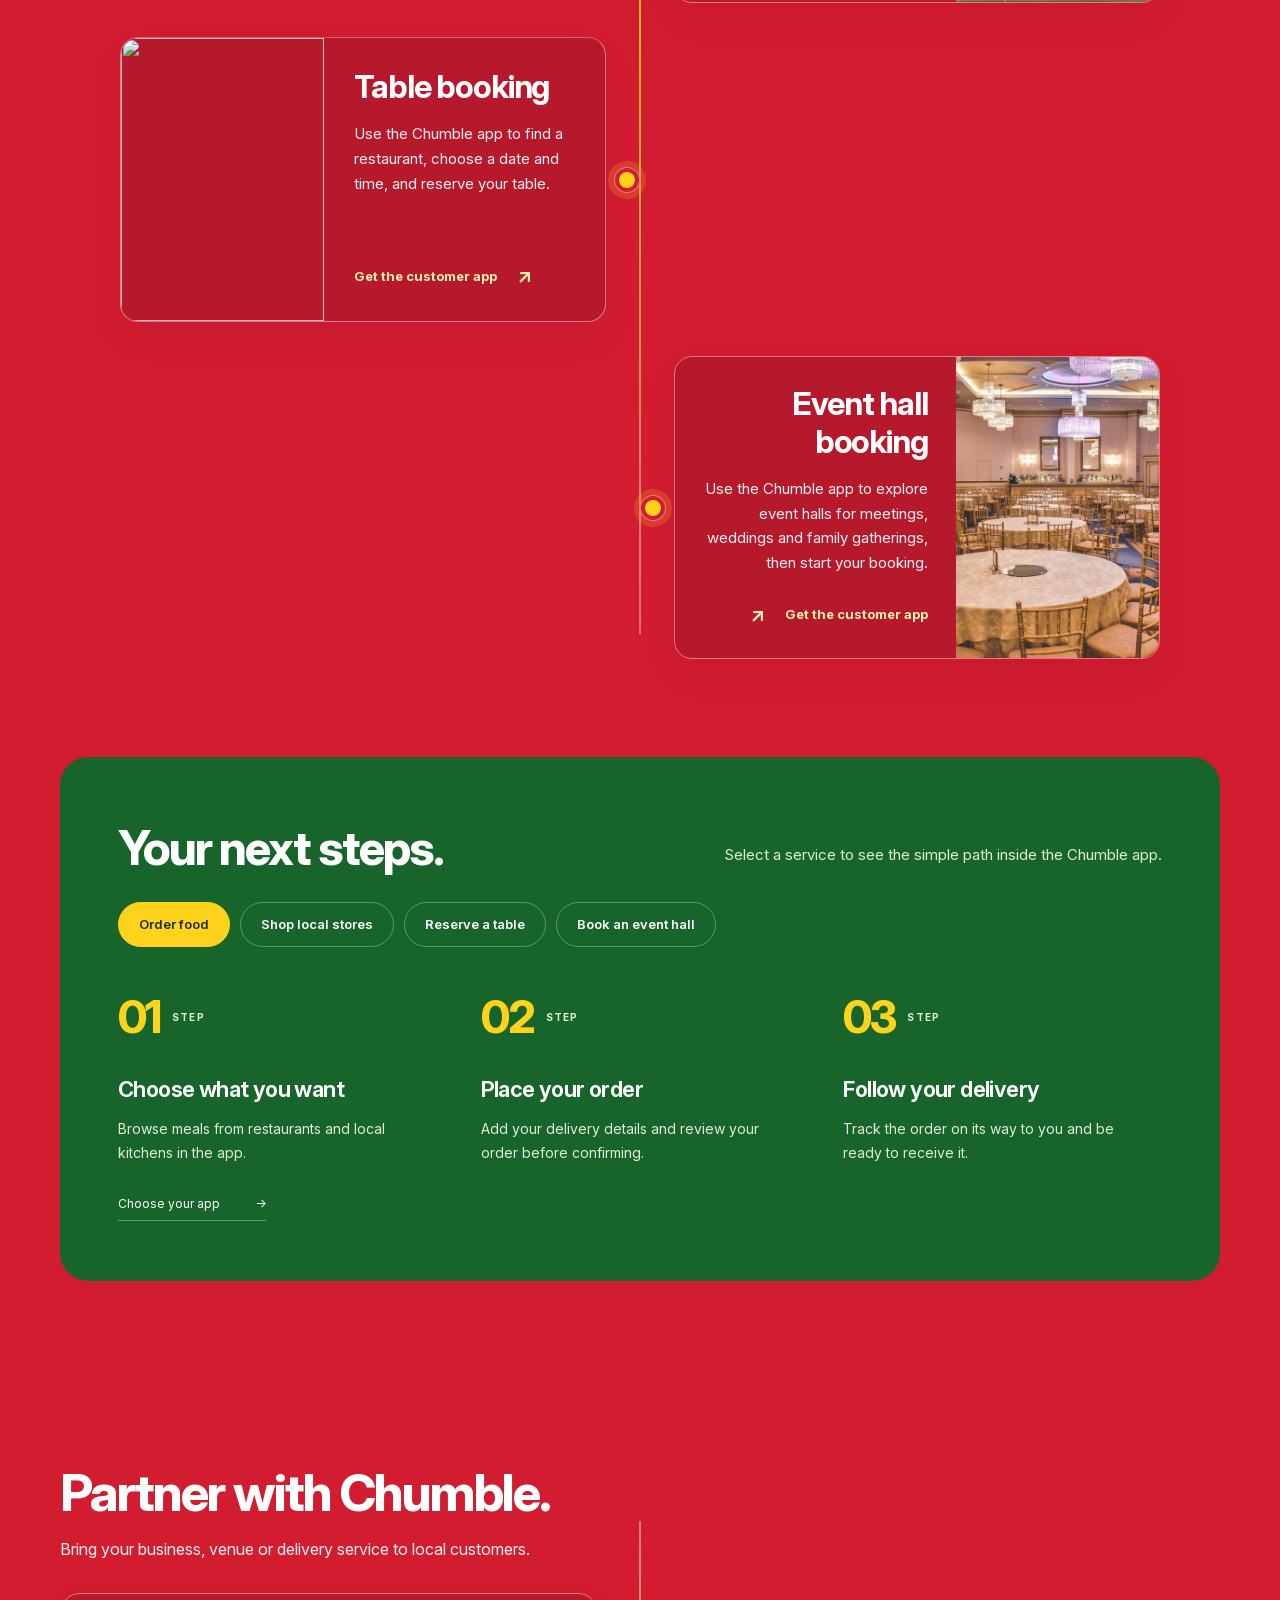
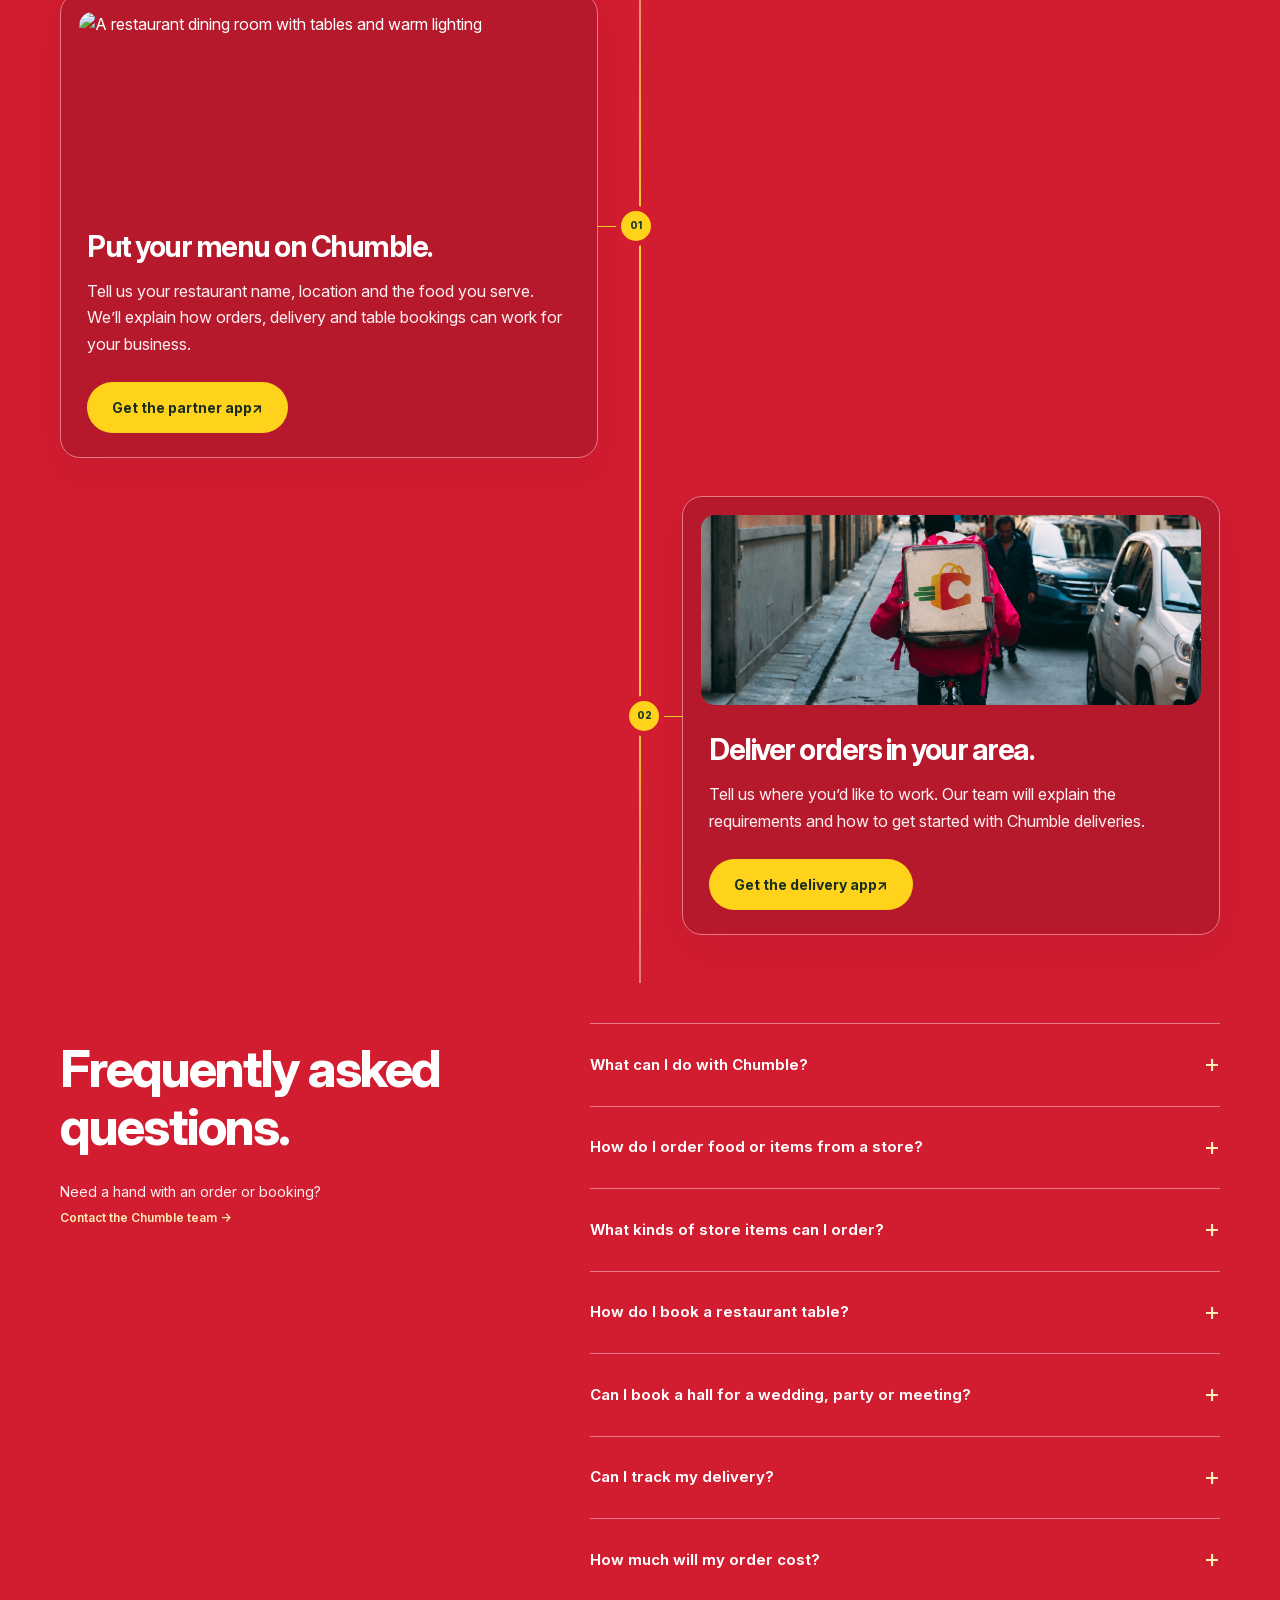
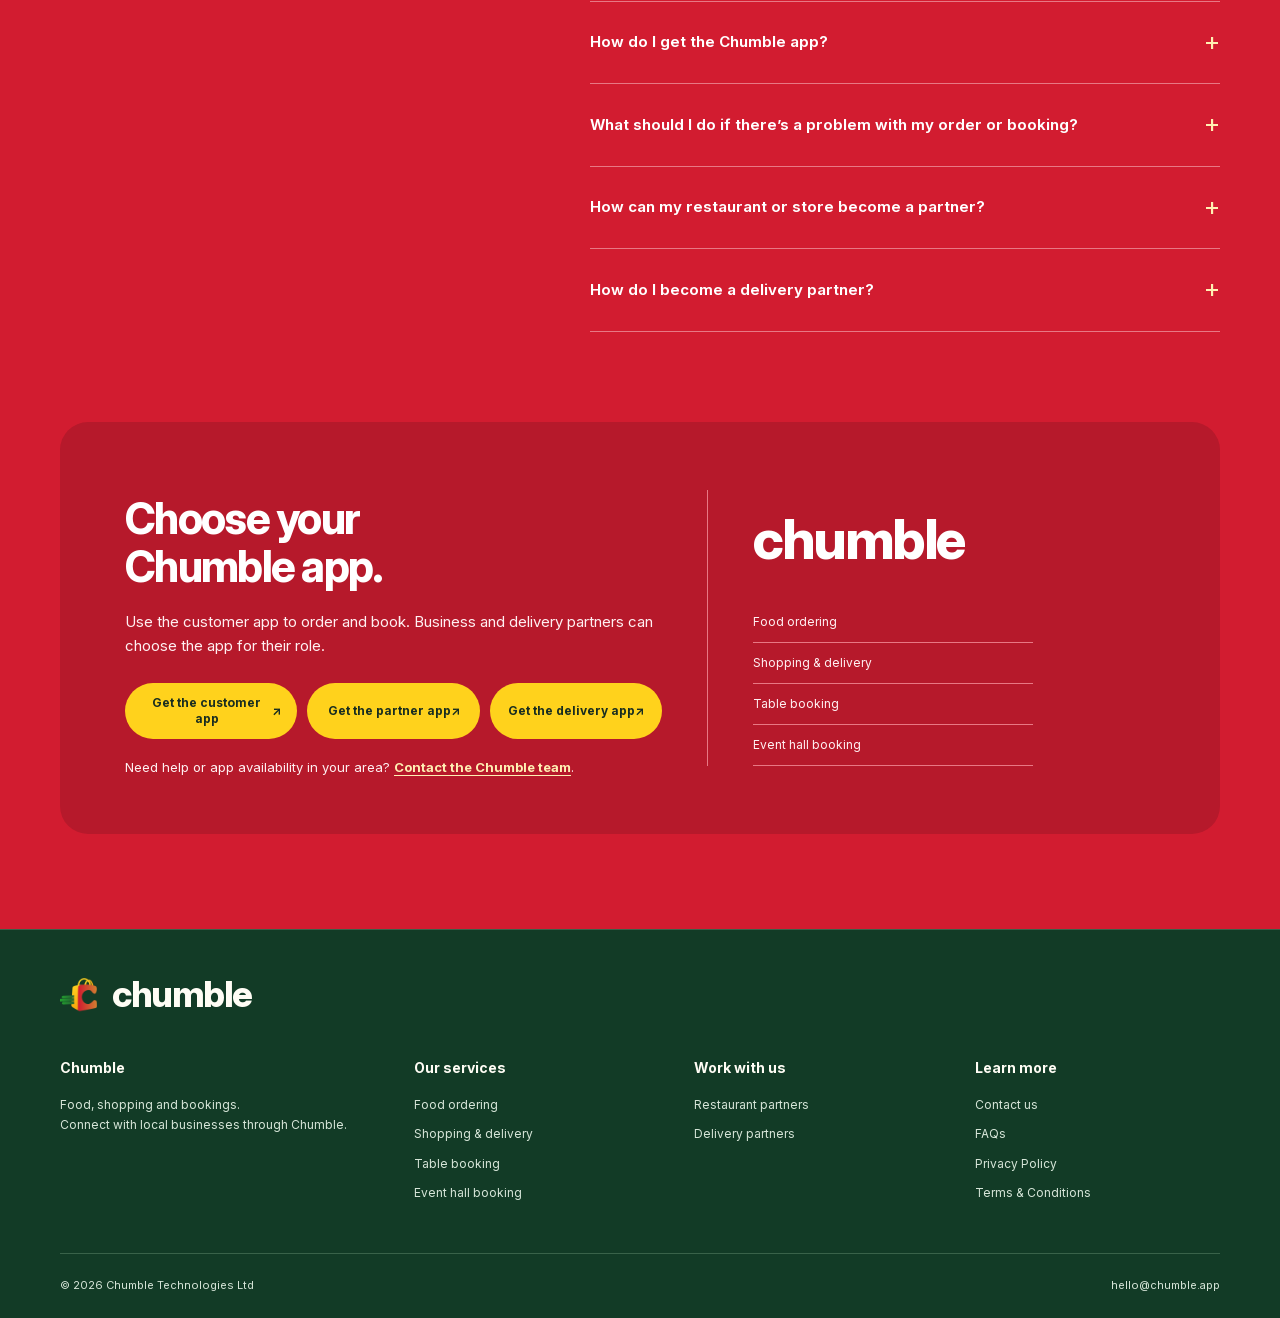
==== commit 1c5a87f1: "code updated" ====
--- a/index.html
+++ b/index.html
@@ -3,19 +3,19 @@
 <head>
   <meta charset="utf-8">
   <meta name="viewport" content="width=device-width, initial-scale=1">
-  <meta name="description" content="Order food, shop groceries, hardware, clothing and more, or book restaurant tables and event halls with Chumble.">
+  <meta name="description" content="Use the Chumble app to order food, shop local stores, reserve restaurant tables and book event halls.">
   <link rel="canonical" href="https://chumble.app/">
   <meta property="og:type" content="website">
   <meta property="og:site_name" content="Chumble">
-  <meta property="og:title" content="Chumble — Food, shopping and bookings">
-  <meta property="og:description" content="Order from local stores, reserve a table, or book an event hall with Chumble.">
+  <meta property="og:title" content="Chumble — Food, shopping and bookings in one app">
+  <meta property="og:description" content="Download the Chumble app to order from local stores, reserve a table or book an event hall.">
   <meta property="og:url" content="https://chumble.app/">
   <meta property="og:image" content="https://chumble.app/assets/food.jpg">
   <meta name="twitter:card" content="summary_large_image">
   <meta http-equiv="Content-Security-Policy" content="default-src 'self'; img-src 'self' data:; font-src 'self'; style-src 'self'; script-src 'self'; connect-src 'self'; base-uri 'self'; form-action 'self' mailto:; frame-ancestors 'none'">
   <meta name="referrer" content="strict-origin-when-cross-origin">
   <meta name="theme-color" content="#d21c30">
-  <title>Chumble — Food, shopping and bookings</title>
+  <title>Chumble — Food, shopping and bookings in one app</title>
   <link rel="icon" href="favicon.ico" sizes="any">
   <link rel="icon" href="favicon.png" type="image/png">
   <link rel="preload" href="assets/shopping.jpg" as="image">
@@ -32,7 +32,7 @@
     </header></div>
   <div class="hero-shell">
     <section class="hero wrap" aria-labelledby="hero-title">
-      <div class="hero-copy"><h1 id="hero-title">Food. Shopping.<br>Tables. Event halls.</h1><p>Order a meal or something from a local store.<br>Planning to go out? Find a restaurant table<br>or a hall for your next gathering.</p><a class="button button-gold" href="#services">Explore our services <span aria-hidden="true">↓</span></a></div>
+      <div class="hero-copy"><h1 id="hero-title">Food. Shopping.<br>Tables. Event halls.</h1><p>One app for meals, local shopping,<br>restaurant tables and event halls.<br>Choose what you need and get started.</p><a class="button button-gold" href="#get-app">Get the Chumble app <span aria-hidden="true">↓</span></a></div>
       <div class="hero-gallery" aria-label="Explore Chumble’s four services">
         <a href="#delivery"><img src="assets/food.jpg" width="1400" height="1400" alt="A colourful freshly prepared meal" fetchpriority="high"><span>Food ordering <span aria-hidden="true">↗</span></span></a>
         <a href="#shopping"><img src="assets/shopping.jpg" width="1000" height="667" alt="Fresh produce displayed at a local store" fetchpriority="high"><span>Shopping &amp; delivery <span aria-hidden="true">↗</span></span></a>
@@ -42,17 +42,16 @@
     </section>
   </div>
   <main id="main">
-    <section class="services wrap" id="services" aria-labelledby="services-title">
-      <div class="section-heading"><h2 id="services-title">What would you like to do?</h2><p>Order food, shop local stores, reserve a restaurant table, or book an event hall.</p></div>
+    <section class="services services-and-guides wrap" id="services" aria-labelledby="services-title">
+      <div class="section-heading"><h2 id="services-title">Choose a service.<br>See how it works.</h2><p>Explore food, shopping, tables and event halls, then switch between the steps for the service you need.</p></div>
       <div class="service-grid">
-        <article class="service-card" id="delivery"><a class="service-photo" href="#get-app" tabindex="-1" aria-hidden="true"><img src="assets/food.jpg" width="1400" height="1400" alt="" loading="lazy"></a><div class="service-motion motion-delivery" aria-hidden="true"><svg viewBox="0 0 190 70"><path class="route-base" d="M25 45H161"/><path class="route-progress" pathLength="1" d="M25 45H161"/><path class="destination" d="m157 24 12-10 12 10v24h-24Z M166 48V34h7v14"/><g class="rider"><circle cx="17" cy="45" r="7"/><circle cx="43" cy="45" r="7"/><path d="M17 45h21l5-16h-8 M24 28h9 M30 28l-6 17 M38 21h7"/><rect x="12" y="18" width="15" height="13" rx="2"/></g></svg><span><strong>From kitchen to doorstep</strong><small>Meals from local restaurants.</small></span></div><div class="service-copy"><h3>Food ordering</h3><p>Order lunch, dinner or a meal to share from local restaurants and kitchens. Add your delivery address when you place your order.</p><a class="text-link" href="mailto:hello@chumble.app?subject=Chumble%20food%20ordering">Ask about food ordering <span aria-hidden="true">→</span></a></div></article>
-        <article class="service-card" id="shopping"><a class="service-photo" href="#get-app" tabindex="-1" aria-hidden="true"><img src="assets/shopping.jpg" width="1000" height="667" alt="" loading="lazy"></a><div class="service-motion motion-shopping" aria-hidden="true"><svg viewBox="0 0 190 70"><g class="basket-items"><g class="basket-item item-grocery"><path d="M61 25c-7-6-15 3-10 12 3 5 6 8 10 5 5 3 8 0 11-5 5-9-3-18-11-12Z M61 25v-6l5-3"/></g><g class="basket-item item-hardware"><path d="m89 37 10-10c8 1 11-5 8-10l-5 5-4-4 5-5c-7-2-12 2-11 9L81 33Z"/></g><g class="basket-item item-clothing"><path d="m125 20-9 5 4 7 5-2v16h19V30l5 2 4-7-9-5c-3 6-16 6-19 0Z"/></g></g><path class="basket" d="M44 39h117l-9 24H53Z M68 39l14-17 M137 39l-14-17 M75 47v9 M102 47v9 M130 47v9"/></svg><span><strong>Groceries, hardware and clothing</strong><small>Food, tools, clothing &amp; more.</small></span></div><div class="service-copy"><h3>Shopping &amp; delivery</h3><p>Shop for groceries, household supplies, hardware or clothing. The selection depends on the local stores and stock available in the app.</p><a class="text-link" href="mailto:hello@chumble.app?subject=Chumble%20store%20orders%20and%20delivery">Ask about store orders <span aria-hidden="true">→</span></a></div></article>
-        <article class="service-card" id="tables"><a class="service-photo" href="#get-app" tabindex="-1" aria-hidden="true"><img src="assets/restaurant.jpg" width="1000" height="667" alt="" loading="lazy"></a><div class="service-motion motion-tables" aria-hidden="true"><svg viewBox="0 0 190 70"><rect class="dining-table" x="62" y="21" width="68" height="33" rx="9"/><rect class="seat seat-top" x="79" y="8" width="34" height="7" rx="3"/><rect class="seat seat-bottom" x="79" y="60" width="34" height="7" rx="3"/><rect class="seat seat-left" x="48" y="28" width="7" height="19" rx="3"/><rect class="seat seat-right" x="137" y="28" width="7" height="19" rx="3"/><circle class="place-setting" cx="83" cy="37" r="7"/><circle class="place-setting" cx="110" cy="37" r="7"/><path class="reservation-check" pathLength="1" d="m159 30 7 7 13-15"/></svg><span><strong>Reserve before you arrive</strong><small>Choose a date. Make a reservation.</small></span></div><div class="service-copy"><h3>Table booking</h3><p>Find a restaurant, choose your date and time, and reserve a table before you arrive.</p><a class="text-link" href="mailto:hello@chumble.app?subject=Chumble%20table%20reservations">Ask about table bookings <span aria-hidden="true">→</span></a></div></article>
-        <article class="service-card" id="events"><a class="service-photo" href="#get-app" tabindex="-1" aria-hidden="true"><img src="assets/venue.jpg" width="1000" height="667" alt="" loading="lazy"></a><div class="service-motion motion-events" aria-hidden="true"><svg viewBox="0 0 190 70"><path class="event-arch" pathLength="1" d="M73 27V19a22 17 0 0 1 44 0v8 M65 27h60"/><g class="event-row row-one"><path d="M41 38h18v8H41Z M132 38h18v8h-18Z"/></g><g class="event-row row-two"><path d="M33 50h22v8H33Z M135 50h22v8h-22Z"/></g><g class="event-row row-three"><path d="M24 62h27v7H24Z M139 62h27v7h-27Z"/></g><path class="event-aisle" pathLength="1" d="M95 65V32"/><g class="event-sparks"><path d="M48 10v8 M44 14h8 M143 11v8 M139 15h8 M154 26v6 M151 29h6"/></g></svg><span><strong>Halls for meetings and celebrations</strong><small>Find a hall. Bring everyone together.</small></span></div><div class="service-copy"><h3>Event hall booking</h3><p>Looking for a wedding venue, a meeting space or a hall for a family gathering? Browse event halls and review the venue details before booking.</p><a class="text-link" href="mailto:hello@chumble.app?subject=Chumble%20event%20hall%20bookings">Ask about event halls <span aria-hidden="true">→</span></a></div></article>
+        <article class="service-card" id="delivery"><a class="service-photo" href="#get-app" tabindex="-1" aria-hidden="true"><img src="assets/food.jpg" width="1400" height="1400" alt="" loading="lazy"></a><div class="service-motion motion-delivery" aria-hidden="true"><svg viewBox="0 0 190 70"><path class="route-base" d="M25 45H161"/><path class="route-progress" pathLength="1" d="M25 45H161"/><path class="destination" d="m157 24 12-10 12 10v24h-24Z M166 48V34h7v14"/><g class="rider"><circle cx="17" cy="45" r="7"/><circle cx="43" cy="45" r="7"/><path d="M17 45h21l5-16h-8 M24 28h9 M30 28l-6 17 M38 21h7"/><rect x="12" y="18" width="15" height="13" rx="2"/></g></svg><span><strong>From kitchen to doorstep</strong><small>Meals from local restaurants.</small></span></div><div class="service-copy"><h3>Food ordering</h3><p>Use the Chumble app to order lunch, dinner or a meal to share from local restaurants and kitchens.</p><a class="text-link" href="https://play.google.com/store/apps/details?id=app.chumble.customer" target="_blank" rel="noopener">Get the customer app <span aria-hidden="true">↗</span></a></div></article>
+        <article class="service-card" id="shopping"><a class="service-photo" href="#get-app" tabindex="-1" aria-hidden="true"><img src="assets/shopping.jpg" width="1000" height="667" alt="" loading="lazy"></a><div class="service-motion motion-shopping" aria-hidden="true"><svg viewBox="0 0 190 70"><g class="basket-items"><g class="basket-item item-grocery"><path d="M61 25c-7-6-15 3-10 12 3 5 6 8 10 5 5 3 8 0 11-5 5-9-3-18-11-12Z M61 25v-6l5-3"/></g><g class="basket-item item-hardware"><path d="m89 37 10-10c8 1 11-5 8-10l-5 5-4-4 5-5c-7-2-12 2-11 9L81 33Z"/></g><g class="basket-item item-clothing"><path d="m125 20-9 5 4 7 5-2v16h19V30l5 2 4-7-9-5c-3 6-16 6-19 0Z"/></g></g><path class="basket" d="M44 39h117l-9 24H53Z M68 39l14-17 M137 39l-14-17 M75 47v9 M102 47v9 M130 47v9"/></svg><span><strong>Groceries, hardware and clothing</strong><small>Food, tools, clothing &amp; more.</small></span></div><div class="service-copy"><h3>Shopping &amp; delivery</h3><p>Use the Chumble app to shop groceries, household supplies, hardware and clothing from participating local stores.</p><a class="text-link" href="https://play.google.com/store/apps/details?id=app.chumble.customer" target="_blank" rel="noopener">Get the customer app <span aria-hidden="true">↗</span></a></div></article>
+        <article class="service-card" id="tables"><a class="service-photo" href="#get-app" tabindex="-1" aria-hidden="true"><img src="assets/restaurant.jpg" width="1000" height="667" alt="" loading="lazy"></a><div class="service-motion motion-tables" aria-hidden="true"><svg viewBox="0 0 190 70"><rect class="dining-table" x="62" y="21" width="68" height="33" rx="9"/><rect class="seat seat-top" x="79" y="8" width="34" height="7" rx="3"/><rect class="seat seat-bottom" x="79" y="60" width="34" height="7" rx="3"/><rect class="seat seat-left" x="48" y="28" width="7" height="19" rx="3"/><rect class="seat seat-right" x="137" y="28" width="7" height="19" rx="3"/><circle class="place-setting" cx="83" cy="37" r="7"/><circle class="place-setting" cx="110" cy="37" r="7"/><path class="reservation-check" pathLength="1" d="m159 30 7 7 13-15"/></svg><span><strong>Reserve before you arrive</strong><small>Choose a date. Make a reservation.</small></span></div><div class="service-copy"><h3>Table booking</h3><p>Use the Chumble app to find a restaurant, choose a date and time, and reserve your table.</p><a class="text-link" href="https://play.google.com/store/apps/details?id=app.chumble.customer" target="_blank" rel="noopener">Get the customer app <span aria-hidden="true">↗</span></a></div></article>
+        <article class="service-card" id="events"><a class="service-photo" href="#get-app" tabindex="-1" aria-hidden="true"><img src="assets/venue.jpg" width="1000" height="667" alt="" loading="lazy"></a><div class="service-motion motion-events" aria-hidden="true"><svg viewBox="0 0 190 70"><path class="event-arch" pathLength="1" d="M73 27V19a22 17 0 0 1 44 0v8 M65 27h60"/><g class="event-row row-one"><path d="M41 38h18v8H41Z M132 38h18v8h-18Z"/></g><g class="event-row row-two"><path d="M33 50h22v8H33Z M135 50h22v8h-22Z"/></g><g class="event-row row-three"><path d="M24 62h27v7H24Z M139 62h27v7h-27Z"/></g><path class="event-aisle" pathLength="1" d="M95 65V32"/><g class="event-sparks"><path d="M48 10v8 M44 14h8 M143 11v8 M139 15h8 M154 26v6 M151 29h6"/></g></svg><span><strong>Halls for meetings and celebrations</strong><small>Find a hall. Bring everyone together.</small></span></div><div class="service-copy"><h3>Event hall booking</h3><p>Use the Chumble app to explore event halls for meetings, weddings and family gatherings, then start your booking.</p><a class="text-link" href="https://play.google.com/store/apps/details?id=app.chumble.customer" target="_blank" rel="noopener">Get the customer app <span aria-hidden="true">↗</span></a></div></article>
       </div>
-    </section>
-    <section class="how-section" id="how-it-works" aria-labelledby="how-title"><div class="wrap">
-      <div class="how-heading"><div><h2 id="how-title">How to order<br>or make a booking.</h2></div><p>Choose a service below to see the steps.<br>For app availability, contact our team.</p></div>
+      <div class="how-content" id="how-it-works" aria-labelledby="how-title">
+      <div class="how-heading"><div><h2 id="how-title">Your next steps.</h2></div><p>Select a service to see the simple path inside the Chumble app.</p></div>
       <div class="journey-tabs" role="tablist" aria-label="How to use each service">
         <button class="journey-tab" id="tab-food-guide" role="tab" aria-selected="true" aria-controls="panel-food-guide" tabindex="0">Order food</button>
         <button class="journey-tab" id="tab-shopping-guide" role="tab" aria-selected="false" aria-controls="panel-shopping-guide" tabindex="-1">Shop local stores</button>
@@ -63,9 +62,10 @@
       <div class="journey-panel" id="panel-shopping-guide" role="tabpanel" aria-labelledby="tab-shopping-guide" tabindex="0" hidden><ol class="journey-steps"><li><span class="step-number" aria-hidden="true">01</span><h3>Find what you need</h3><p>Browse local stores for groceries, hardware, clothing and more.</p></li><li><span class="step-number" aria-hidden="true">02</span><h3>Place your store order</h3><p>Choose your items and check your delivery details before confirming.</p></li><li><span class="step-number" aria-hidden="true">03</span><h3>Get it delivered</h3><p>Follow your order and receive your purchases at your door.</p></li></ol></div>
       <div class="journey-panel" id="panel-table-guide" role="tabpanel" aria-labelledby="tab-table-guide" tabindex="0" hidden><ol class="journey-steps"><li><span class="step-number" aria-hidden="true">01</span><h3>Find your restaurant</h3><p>Choose somewhere for dinner, a catch-up or a meal with the family.</p></li><li><span class="step-number" aria-hidden="true">02</span><h3>Pick a date and time</h3><p>Plan when you’d like to go and reserve your table in the app.</p></li><li><span class="step-number" aria-hidden="true">03</span><h3>Bring your people</h3><p>Check your reservation details before heading to the restaurant.</p></li></ol></div>
       <div class="journey-panel" id="panel-event-guide" role="tabpanel" aria-labelledby="tab-event-guide" tabindex="0" hidden><ol class="journey-steps"><li><span class="step-number" aria-hidden="true">01</span><h3>Find a space</h3><p>Explore event halls for your wedding, meeting or celebration.</p></li><li><span class="step-number" aria-hidden="true">02</span><h3>Match it to your plan</h3><p>Choose a hall that suits the occasion and the people you’re inviting.</p></li><li><span class="step-number" aria-hidden="true">03</span><h3>Arrange your booking</h3><p>Review the venue details and make your booking through Chumble.</p></li></ol></div>
-      <a class="how-contact" href="#get-app">Ask us about app availability <span aria-hidden="true">→</span></a>
-    </div></section>
-    <section class="partners wrap" id="join" aria-labelledby="partners-title"><div class="section-heading partner-heading"><h2 id="partners-title">Build with Chumble.</h2><p>Bring your business, venue or delivery service to local customers.</p></div>
+      <a class="how-contact" href="#get-app">Choose your app <span aria-hidden="true">→</span></a>
+      </div>
+    </section>
+    <section class="partners wrap" id="join" aria-labelledby="partners-title"><div class="section-heading partner-heading"><h2 id="partners-title">Partner with Chumble.</h2><p>Bring your business, venue or delivery service to local customers.</p></div>
       <div class="partner-tabs" role="tablist" aria-label="Partner opportunities"><button class="plan-tab" id="tab-restaurants" role="tab" aria-selected="true" aria-controls="panel-restaurants" tabindex="0">Restaurant partners</button><button class="plan-tab" id="tab-couriers" role="tab" aria-selected="false" aria-controls="panel-couriers" tabindex="-1">Delivery partners</button></div>
       <article class="partner-panel" id="panel-restaurants" role="tabpanel" aria-labelledby="tab-restaurants" tabindex="0"><img src="assets/restaurant.jpg" width="1000" height="667" alt="A restaurant dining room with tables and warm lighting" loading="lazy"><div><span class="eyebrow">RESTAURANT PARTNERS</span><h3>Put your menu on Chumble.</h3><p>Tell us your restaurant name, location and the food you serve. We’ll explain how orders, delivery and table bookings can work for your business.</p><a class="button" href="https://play.google.com/store/apps/details?id=app.chumble.partner" target="_blank" rel="noopener">Get the partner app <span aria-hidden="true">↗</span></a></div></article>
       <article class="partner-panel courier-panel" id="panel-couriers" role="tabpanel" aria-labelledby="tab-couriers" tabindex="0" hidden><img src="assets/delivery-partner.jpg" width="1536" height="1024" alt="A delivery rider cycling with a food delivery backpack displaying the Chumble logo" loading="lazy"><div><span class="eyebrow">DELIVERY PARTNERS</span><h3>Deliver orders in your area.</h3><p>Tell us where you’d like to work. Our team will explain the requirements and how to get started with Chumble deliveries.</p><a class="button" href="https://play.google.com/store/apps/details?id=app.chumble.delivery" target="_blank" rel="noopener">Get the delivery app <span aria-hidden="true">↗</span></a></div></article>
@@ -77,7 +77,7 @@
         <details><summary>How do I order food or items from a store?</summary><p>Choose a restaurant or store in the app, select your meals or items, and add your delivery details. Review your order and the total cost before confirming. The restaurant prepares your food or the store supplies your items, and a delivery partner brings the order to you.</p></details>
         <details><summary>What kinds of store items can I order?</summary><p>Shopping with Chumble goes beyond groceries. You can order household essentials, hardware, clothing and other products from local stores. The items you can choose from depend on the stores and stock available in the app.</p></details>
         <details><summary>How do I book a restaurant table?</summary><p>Choose a restaurant, select a date and time, and reserve your table through the app. Review the reservation details before you confirm, then check your booking before heading out.</p></details>
-        <details><summary>Can I book a hall for a wedding, party or meeting?</summary><p>Yes. Browse the available halls for your occasion, then review the venue and booking details before confirming. If you have a question about a hall, email our team with the venue name and your planned date.</p></details>
+        <details><summary>Can I book a hall for a wedding, party or meeting?</summary><p>Yes. Use the Chumble app to explore halls for your occasion, review the venue details and start your booking. If you need help, email our team with the venue name and your planned date.</p></details>
         <details><summary>Can I track my delivery?</summary><p>Yes. You can follow your order’s progress in the Chumble app. Keep your contact and delivery details accurate, and make sure someone is available to receive the order when it arrives.</p></details>
         <details><summary>How much will my order cost?</summary><p>You’ll see the item prices, delivery fees and any other applicable charges before you place your order. Review the total before confirming so you know what you’re paying.</p></details>
         <details><summary>How do I get the Chumble app?</summary><p>Download the <a href="https://play.google.com/store/apps/details?id=app.chumble.customer" target="_blank" rel="noopener">customer app</a> to order and book. Business partners can use the <a href="https://play.google.com/store/apps/details?id=app.chumble.partner" target="_blank" rel="noopener">partner app</a>, and delivery partners can use the <a href="https://play.google.com/store/apps/details?id=app.chumble.delivery" target="_blank" rel="noopener">delivery app</a>. For availability questions, <a href="mailto:hello@chumble.app?subject=Chumble%20app%20availability">contact the Chumble team</a>.</p></details>
--- a/styles.css
+++ b/styles.css
@@ -403,3 +403,25 @@
   .app-download-links{margin-top:2px}
   .app-contact{font-size:12px!important;line-height:1.6!important}
 }
+
+/* The service cards and their instructions now form one guided destination. */
+.services-and-guides .section-heading{margin-bottom:38px}
+.how-content{margin-top:78px;padding:64px 58px 60px;border-radius:28px;background:var(--green);color:var(--inverse)}
+.how-content .how-heading{margin-bottom:28px}
+.how-content .how-heading h2{color:var(--inverse);font-size:clamp(32px,3.7vw,48px)}
+.how-content .how-heading>p{max-width:30rem}
+.how-content .journey-tabs{margin-top:24px}
+.how-content .how-contact{margin-top:30px}
+@media(max-width:720px){
+  .services-and-guides .section-heading{margin-bottom:28px}
+  .how-content{margin-top:54px;padding:36px 20px 34px;border-radius:20px}
+  .how-content .how-heading{margin-bottom:22px}
+  .how-content .how-heading h2{font-size:32px}
+  .how-content .journey-tabs{margin-block:22px 28px}
+}
+
+@media(min-width:721px){
+  /* Keep each stop on the centre spine, outside the card edge. */
+  .service-card:after{left:auto;right:-34px}
+  .service-card:nth-child(even):after{left:-34px;right:auto}
+}
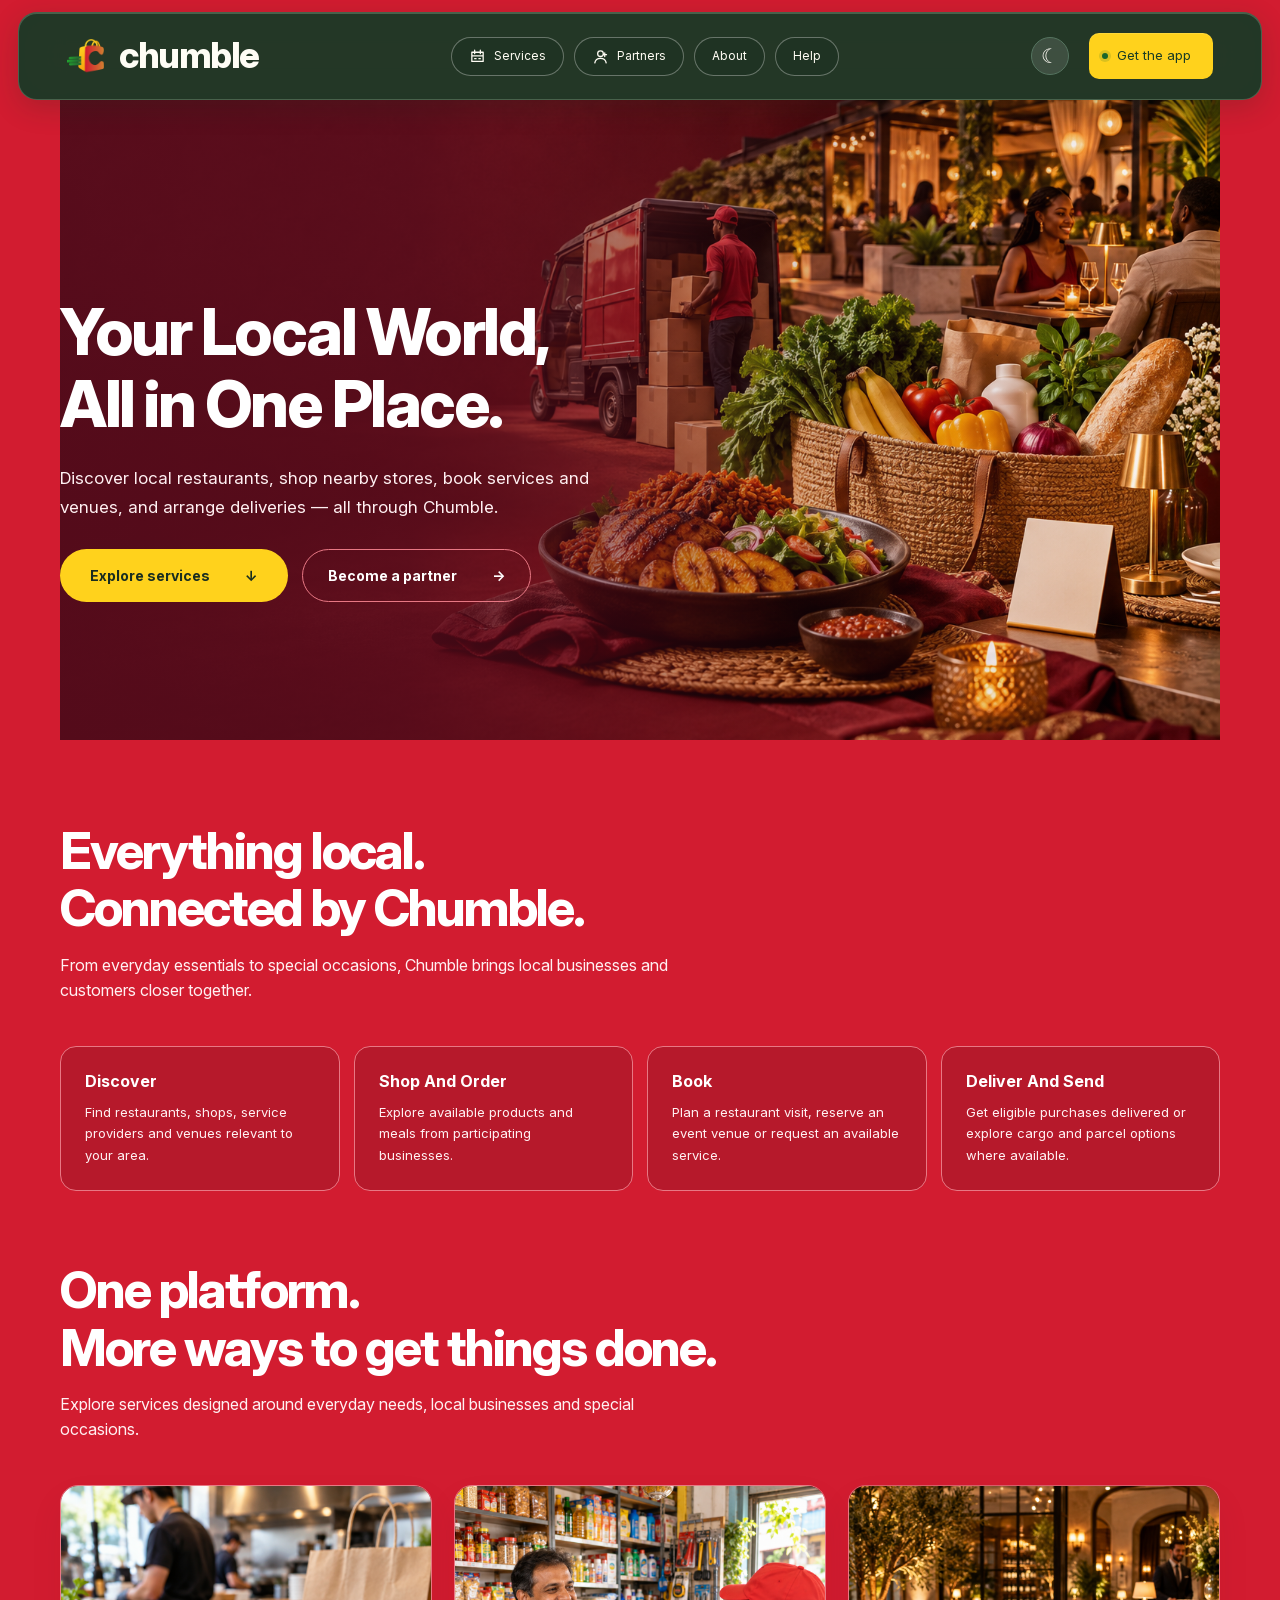
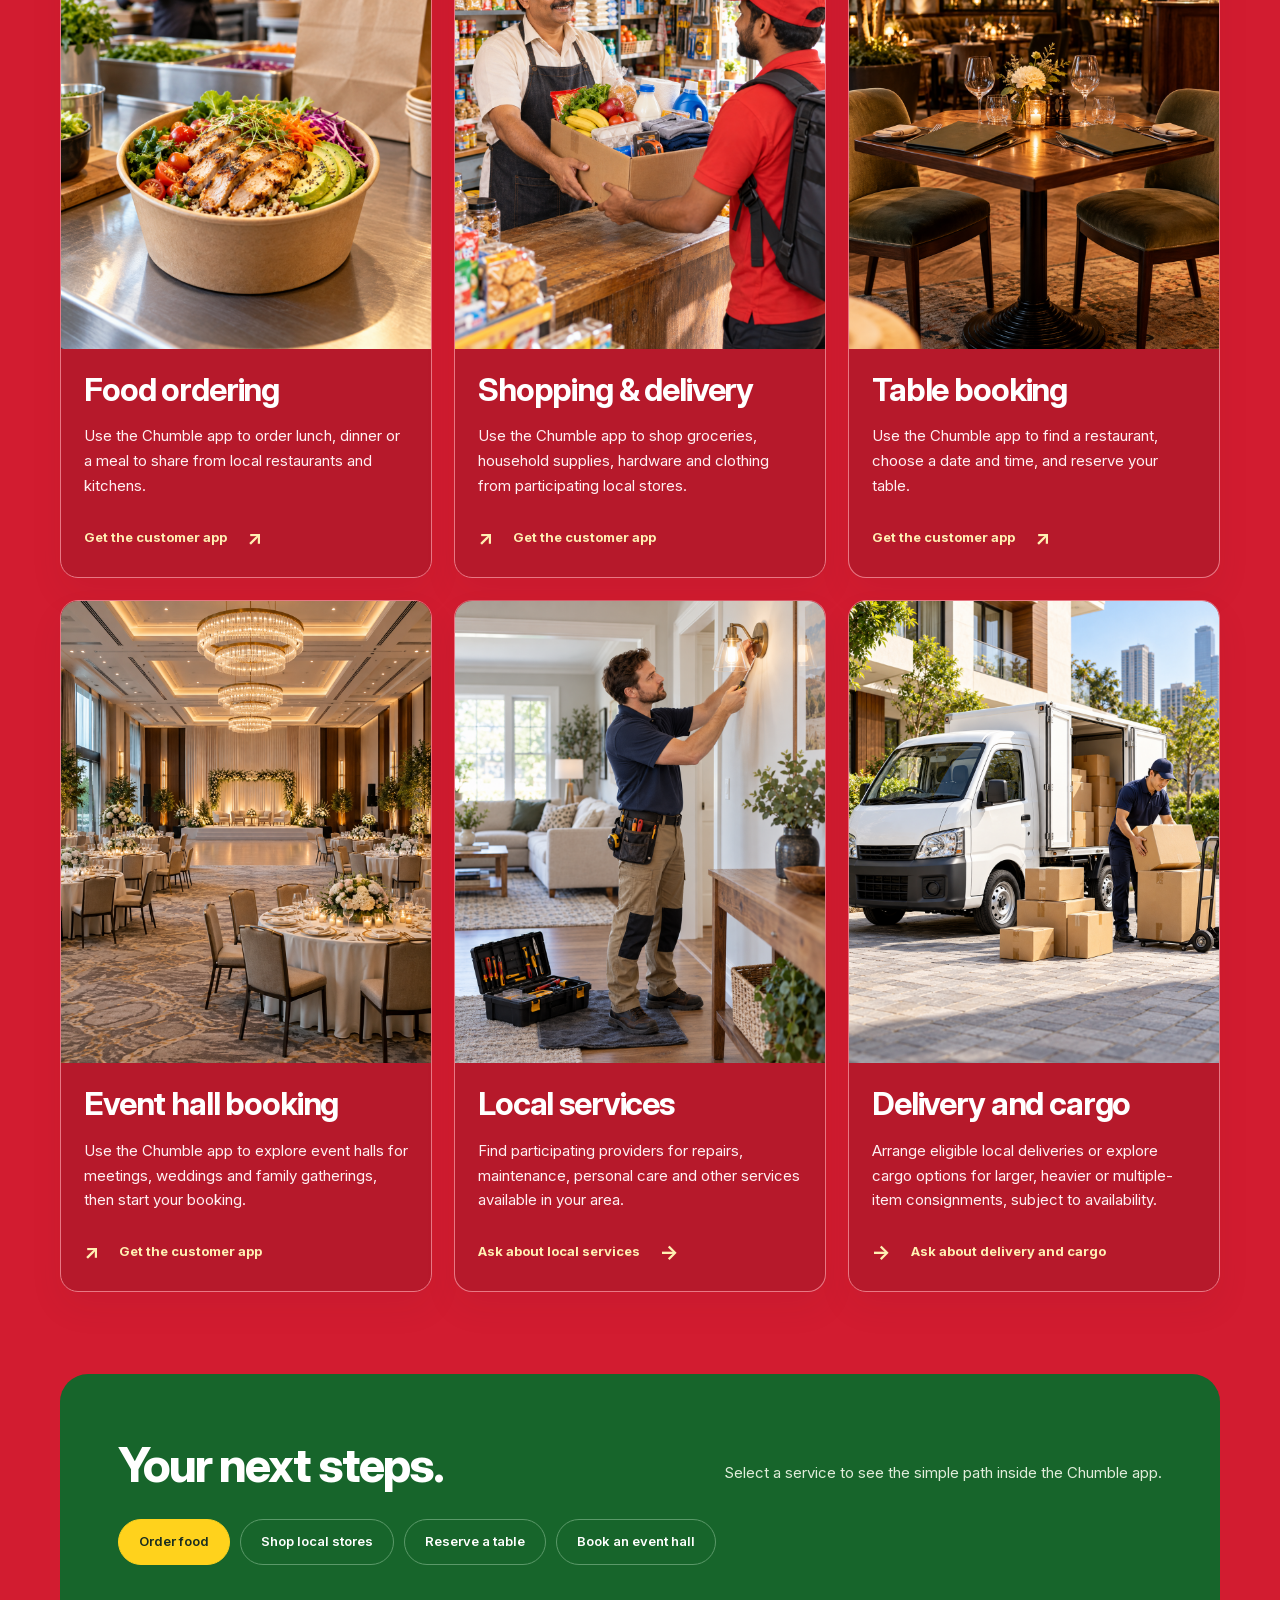
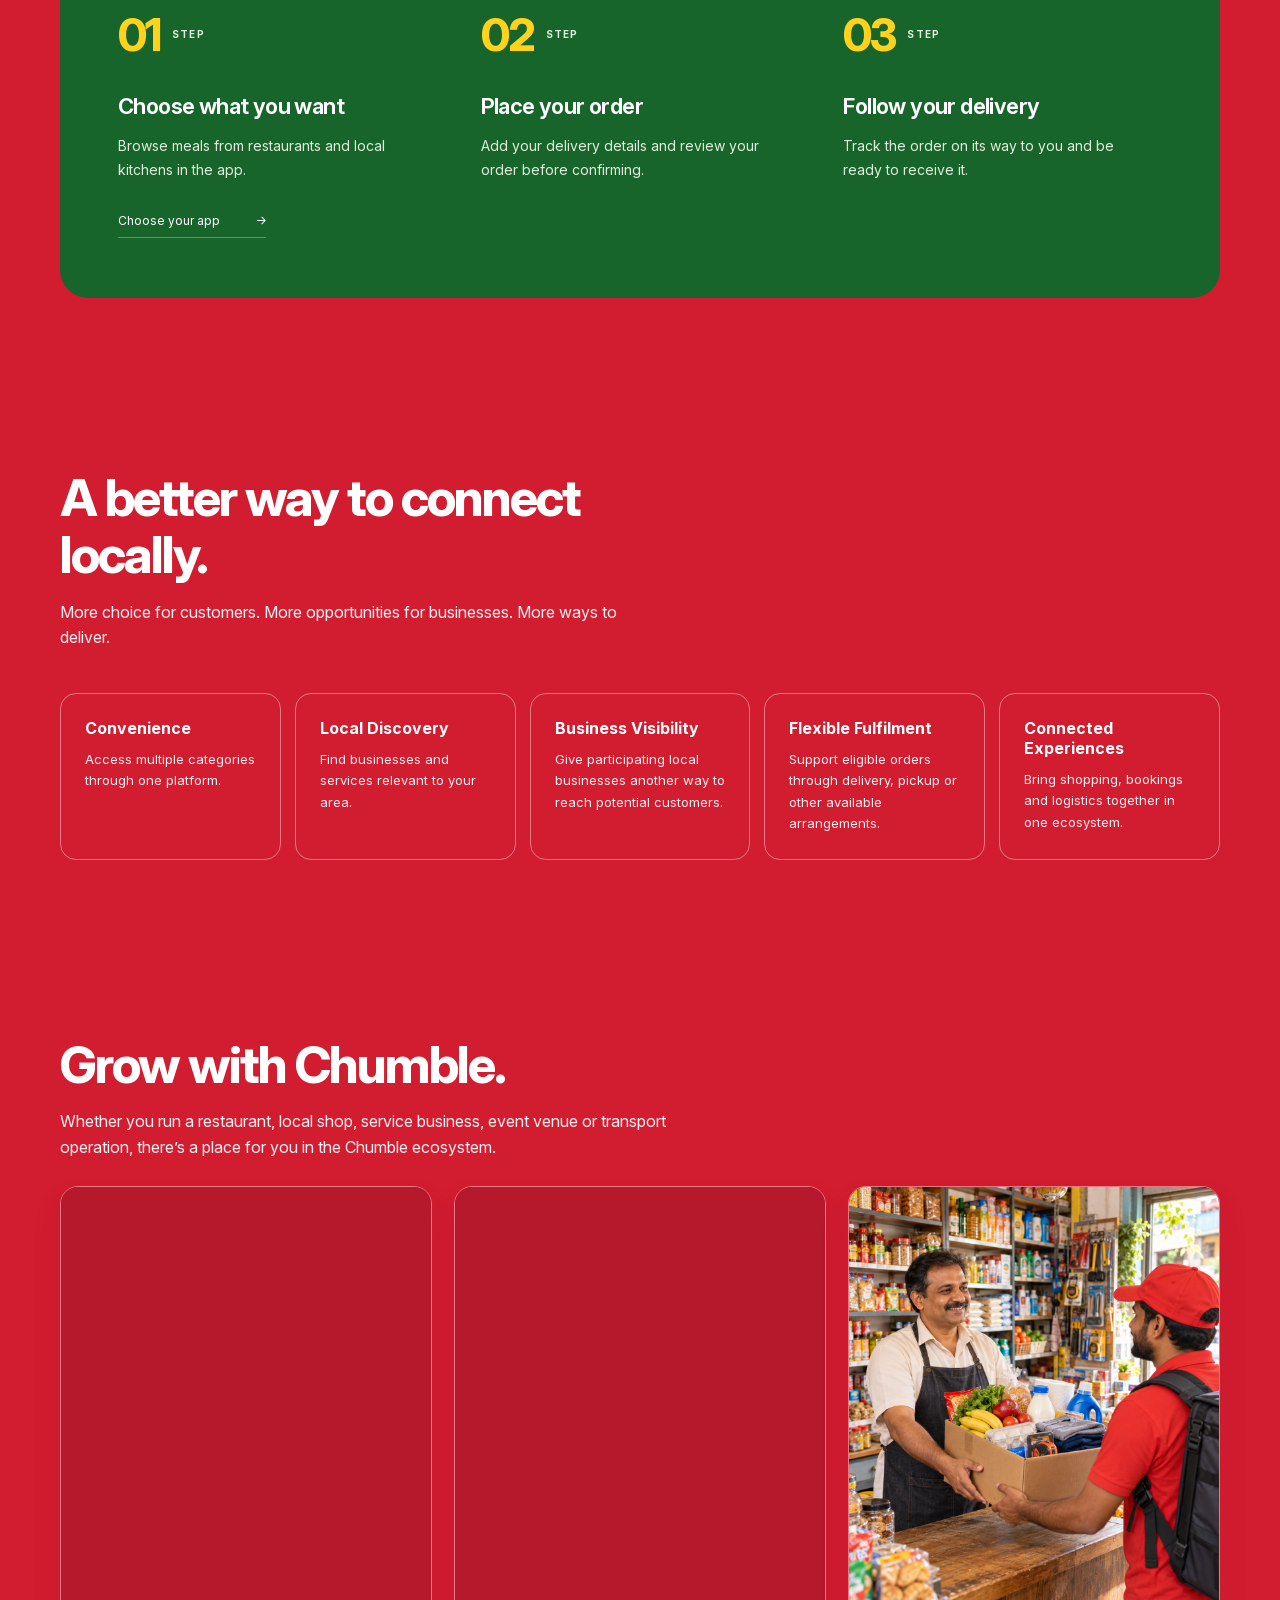
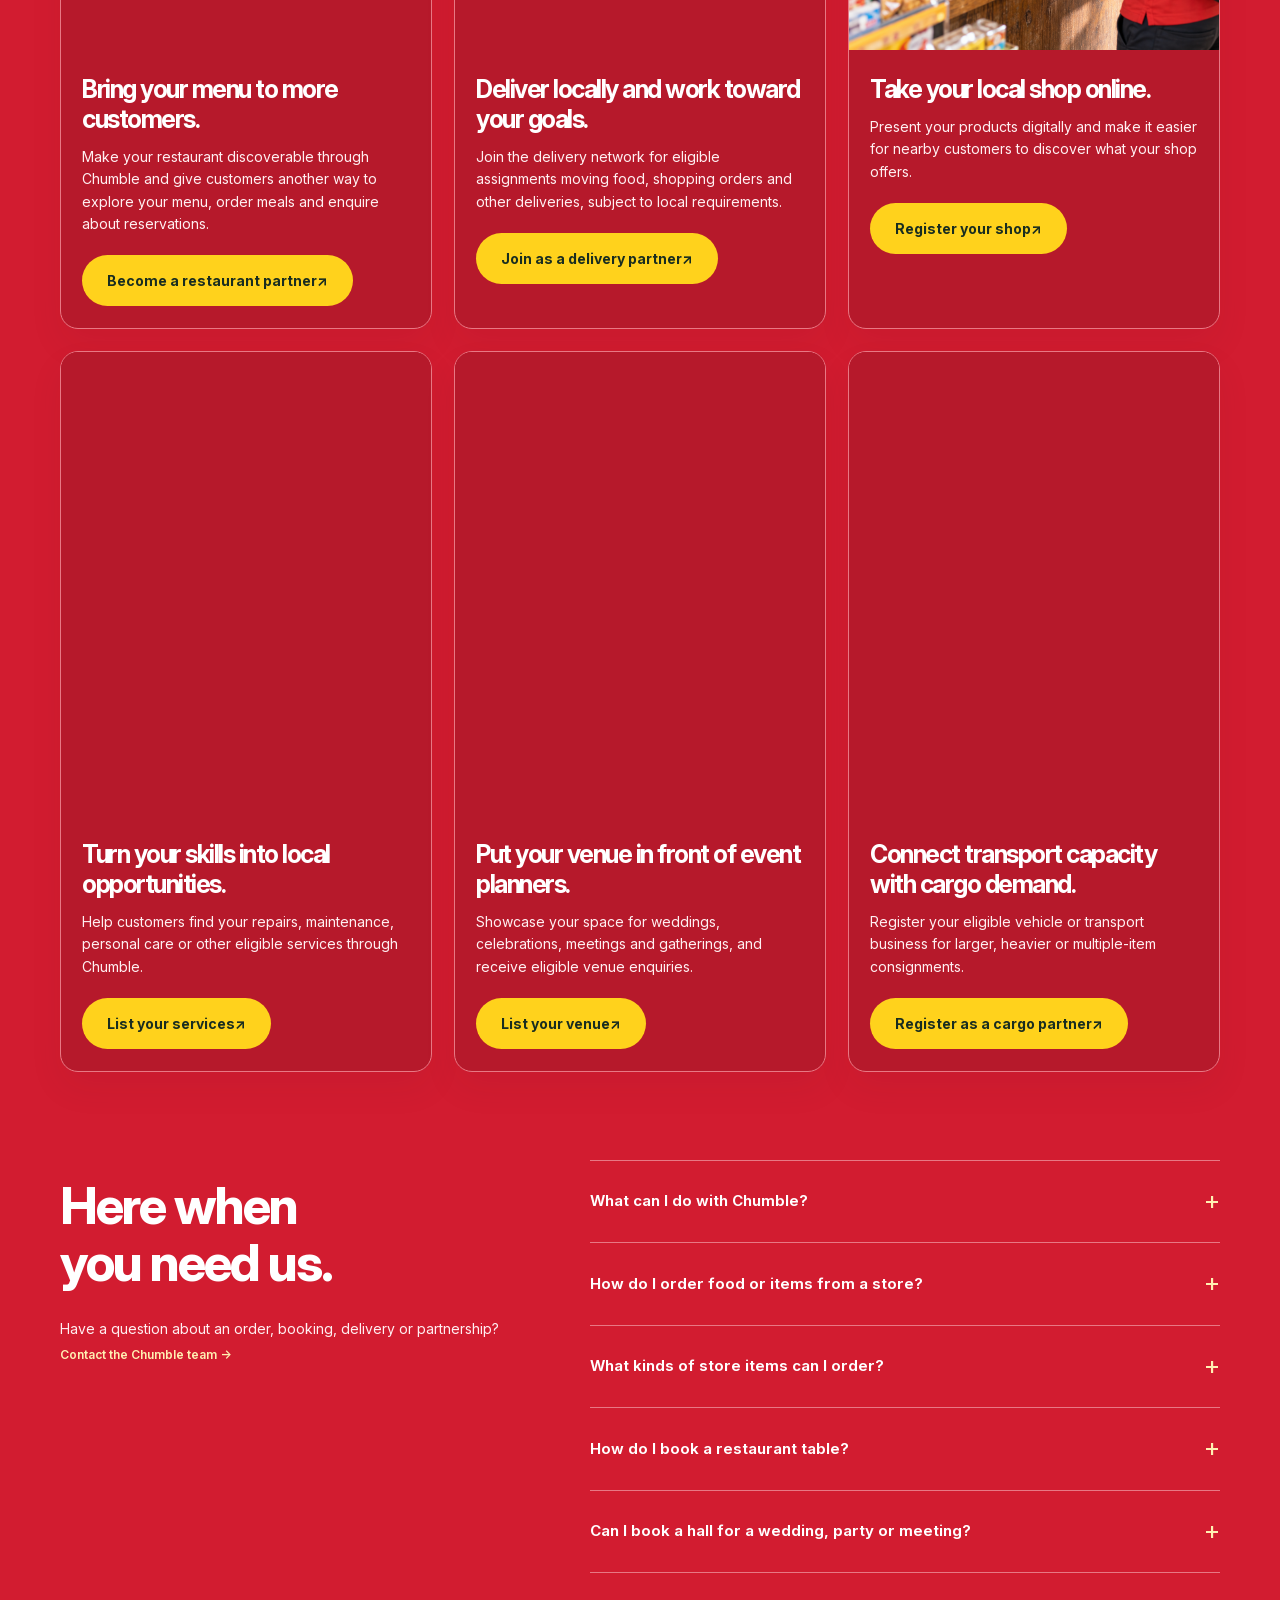
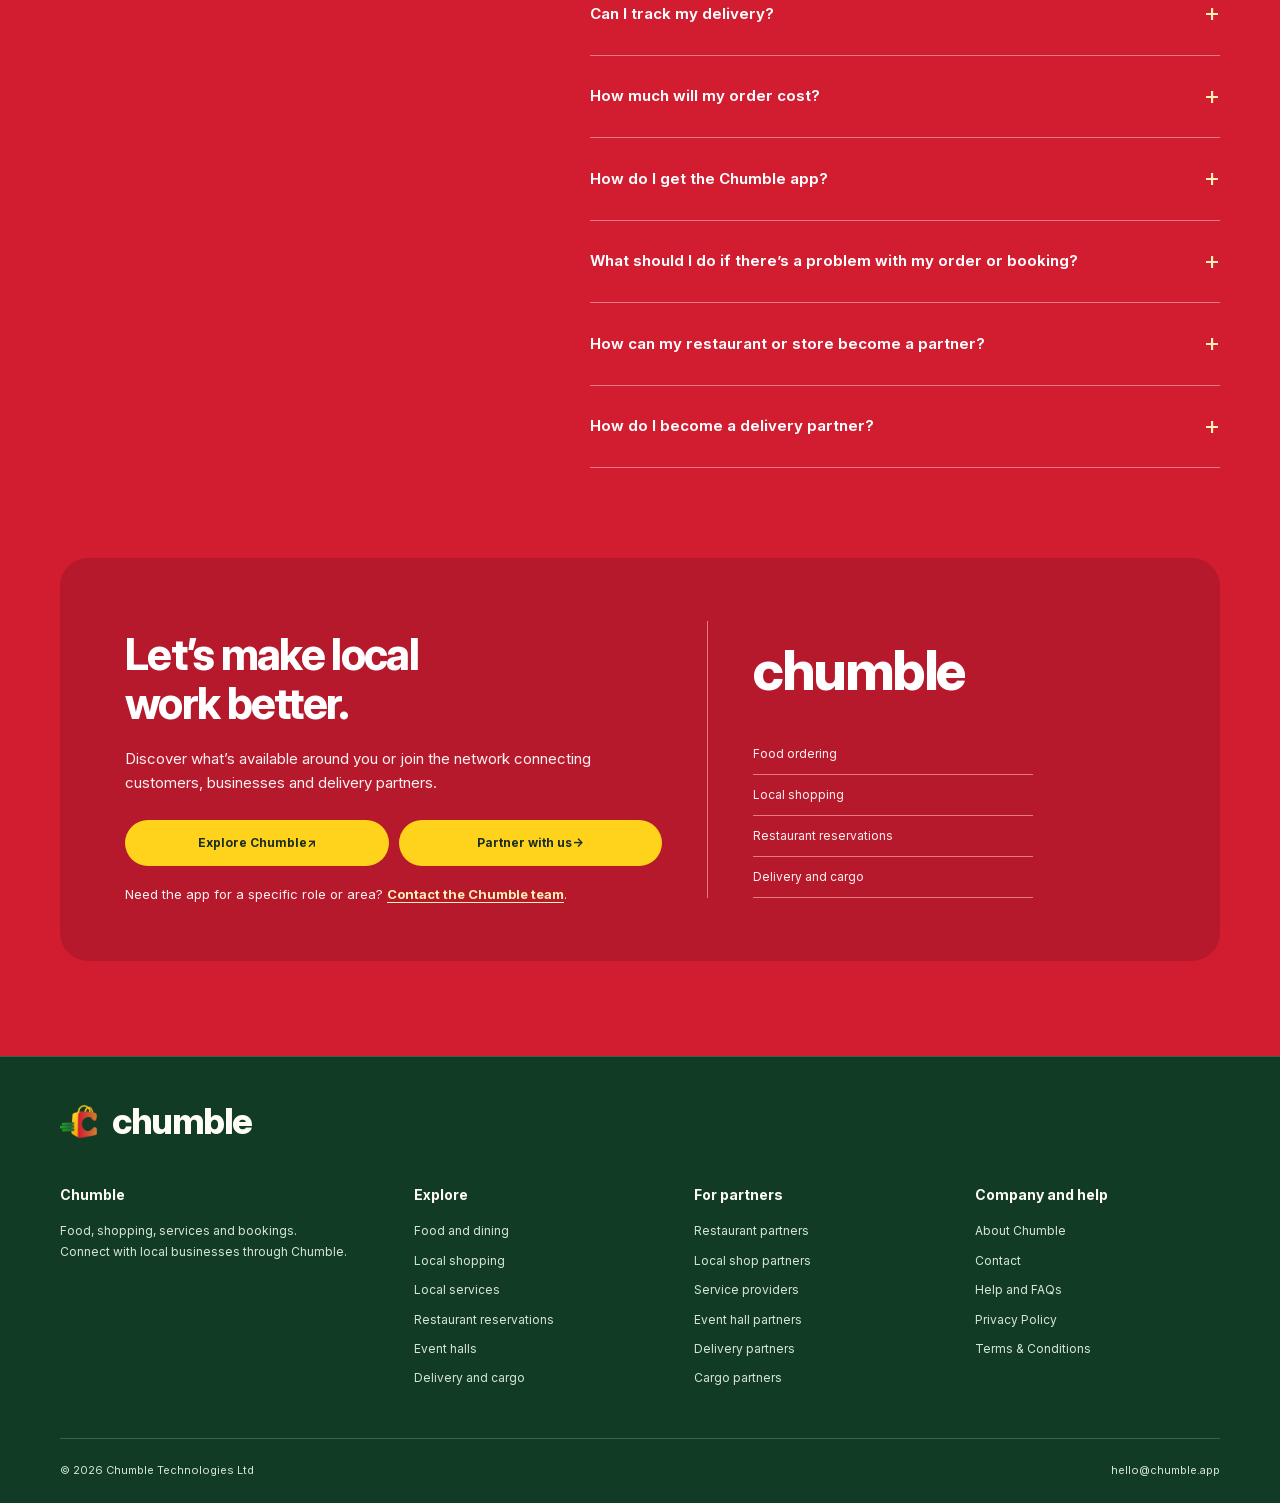
==== commit 03059557: "code updated" ====
--- a/index.html
+++ b/index.html
@@ -3,22 +3,22 @@
 <head>
   <meta charset="utf-8">
   <meta name="viewport" content="width=device-width, initial-scale=1">
-  <meta name="description" content="Use the Chumble app to order food, shop local stores, reserve restaurant tables and book event halls.">
+  <meta name="description" content="Discover local restaurants, shops, services, event venues and delivery options with Chumble. Explore participating businesses and find services available in your area.">
   <link rel="canonical" href="https://chumble.app/">
   <meta property="og:type" content="website">
   <meta property="og:site_name" content="Chumble">
-  <meta property="og:title" content="Chumble — Food, shopping and bookings in one app">
-  <meta property="og:description" content="Download the Chumble app to order from local stores, reserve a table or book an event hall.">
+  <meta property="og:title" content="Chumble | Discover Local Shops, Services, Food &amp; Delivery">
+  <meta property="og:description" content="Discover local restaurants, shops, services, event venues and delivery options with Chumble.">
   <meta property="og:url" content="https://chumble.app/">
-  <meta property="og:image" content="https://chumble.app/assets/food.jpg">
+  <meta property="og:image" content="https://chumble.app/assets/food-ordering-portrait.png">
   <meta name="twitter:card" content="summary_large_image">
   <meta http-equiv="Content-Security-Policy" content="default-src 'self'; img-src 'self' data:; font-src 'self'; style-src 'self'; script-src 'self'; connect-src 'self'; base-uri 'self'; form-action 'self' mailto:; frame-ancestors 'none'">
   <meta name="referrer" content="strict-origin-when-cross-origin">
   <meta name="theme-color" content="#d21c30">
-  <title>Chumble — Food, shopping and bookings in one app</title>
+  <title>Chumble | Discover Local Shops, Services, Food &amp; Delivery</title>
   <link rel="icon" href="favicon.ico" sizes="any">
   <link rel="icon" href="favicon.png" type="image/png">
-  <link rel="preload" href="assets/shopping.jpg" as="image">
+  <link rel="preload" href="assets/shopping-delivery-portrait-v2.png" as="image">
   <link rel="preload" href="assets/inter-variable.woff2" as="font" type="font/woff2" crossorigin>
   <link rel="stylesheet" href="styles.css">
   <script src="site.js" defer></script>
@@ -27,28 +27,29 @@
   <a class="skip-link" href="#main">Skip to content</a>
   <div class="brand-header"><header class="site-header wrap">
       <a class="wordmark" href="index.html" aria-label="Chumble home"><span class="brand-symbol" aria-hidden="true"><img src="logo.png" width="52" height="52" alt=""></span><span>chumble</span></a>
-      <nav id="main-navigation" aria-label="Main navigation"><a href="#services" data-nav-target="services"><svg class="nav-icon" viewBox="0 0 24 24" aria-hidden="true"><path pathLength="1" d="M4 6h16v13H4Z M8 3v5 M16 3v5 M4 11h16 M8 15h2 M14 15h2"/></svg>Our services</a><a href="#join" data-nav-target="join"><svg class="nav-icon" viewBox="0 0 24 24" aria-hidden="true"><path pathLength="1" d="M12 12a4 4 0 1 0 0-8 4 4 0 0 0 0 8Z M4 21c.6-4.2 3.1-6.5 8-6.5s7.4 2.3 8 6.5 M18 7v5 M15.5 9.5h5"/></svg>Become a partner</a></nav>
+      <nav id="main-navigation" aria-label="Main navigation"><a href="#services" data-nav-target="services"><svg class="nav-icon" viewBox="0 0 24 24" aria-hidden="true"><path pathLength="1" d="M4 6h16v13H4Z M8 3v5 M16 3v5 M4 11h16 M8 15h2 M14 15h2"/></svg>Services</a><a href="#join" data-nav-target="join"><svg class="nav-icon" viewBox="0 0 24 24" aria-hidden="true"><path pathLength="1" d="M12 12a4 4 0 1 0 0-8 4 4 0 0 0 0 8Z M4 21c.6-4.2 3.1-6.5 8-6.5s7.4 2.3 8 6.5 M18 7v5 M15.5 9.5h5"/></svg>Partners</a><a href="#about">About</a><a href="#faq">Help</a></nav>
       <div class="header-actions"><button class="theme-toggle" type="button" aria-label="Switch to dark theme" aria-pressed="false">☾</button><button class="menu-toggle" type="button" aria-label="Open navigation" aria-expanded="false" aria-controls="main-navigation"><span></span><span></span><span></span></button><a class="header-app" href="#get-app">Get the app</a></div>
     </header></div>
   <div class="hero-shell">
     <section class="hero wrap" aria-labelledby="hero-title">
-      <div class="hero-copy"><h1 id="hero-title">Food. Shopping.<br>Tables. Event halls.</h1><p>One app for meals, local shopping,<br>restaurant tables and event halls.<br>Choose what you need and get started.</p><a class="button button-gold" href="#get-app">Get the Chumble app <span aria-hidden="true">↓</span></a></div>
-      <div class="hero-gallery" aria-label="Explore Chumble’s four services">
-        <a href="#delivery"><img src="assets/food.jpg" width="1400" height="1400" alt="A colourful freshly prepared meal" fetchpriority="high"><span>Food ordering <span aria-hidden="true">↗</span></span></a>
-        <a href="#shopping"><img src="assets/shopping.jpg" width="1000" height="667" alt="Fresh produce displayed at a local store" fetchpriority="high"><span>Shopping &amp; delivery <span aria-hidden="true">↗</span></span></a>
-        <a href="#tables"><img src="assets/restaurant.jpg" width="1000" height="667" alt="Restaurant tables ready for dining" fetchpriority="high"><span>Table booking <span aria-hidden="true">↗</span></span></a>
-        <a href="#events"><img src="assets/venue.jpg" width="1000" height="667" alt="An event hall set up for a gathering" fetchpriority="high"><span>Event hall booking <span aria-hidden="true">↗</span></span></a>
-      </div>
+      <div class="hero-copy"><h1 id="hero-title">Your Local World,<br>All in One Place.</h1><p>Discover local restaurants, shop nearby stores, book services and venues, and arrange deliveries — all through Chumble.</p><div class="hero-actions"><a class="button button-gold" href="#services">Explore services <span aria-hidden="true">↓</span></a><a class="button button-quiet" href="#join">Become a partner <span aria-hidden="true">→</span></a></div></div>
+      <div class="hero-visual"><img src="assets/chumble-hero.png" width="1536" height="1024" alt="A Chumble scene combining a prepared meal, local groceries, a restaurant venue and cargo delivery" fetchpriority="high"></div>
     </section>
   </div>
   <main id="main">
+    <section class="platform-overview wrap" id="about" aria-labelledby="platform-title">
+      <div class="section-heading"><h2 id="platform-title">Everything local.<br>Connected by Chumble.</h2><p>From everyday essentials to special occasions, Chumble brings local businesses and customers closer together.</p></div>
+      <div class="overview-grid"><article><strong>Discover</strong><p>Find restaurants, shops, service providers and venues relevant to your area.</p></article><article><strong>Shop and order</strong><p>Explore available products and meals from participating businesses.</p></article><article><strong>Book</strong><p>Plan a restaurant visit, reserve an event venue or request an available service.</p></article><article><strong>Deliver and send</strong><p>Get eligible purchases delivered or explore cargo and parcel options where available.</p></article></div>
+    </section>
     <section class="services services-and-guides wrap" id="services" aria-labelledby="services-title">
-      <div class="section-heading"><h2 id="services-title">Choose a service.<br>See how it works.</h2><p>Explore food, shopping, tables and event halls, then switch between the steps for the service you need.</p></div>
+      <div class="section-heading"><h2 id="services-title">One platform.<br>More ways to get things done.</h2><p>Explore services designed around everyday needs, local businesses and special occasions.</p></div>
       <div class="service-grid">
-        <article class="service-card" id="delivery"><a class="service-photo" href="#get-app" tabindex="-1" aria-hidden="true"><img src="assets/food.jpg" width="1400" height="1400" alt="" loading="lazy"></a><div class="service-motion motion-delivery" aria-hidden="true"><svg viewBox="0 0 190 70"><path class="route-base" d="M25 45H161"/><path class="route-progress" pathLength="1" d="M25 45H161"/><path class="destination" d="m157 24 12-10 12 10v24h-24Z M166 48V34h7v14"/><g class="rider"><circle cx="17" cy="45" r="7"/><circle cx="43" cy="45" r="7"/><path d="M17 45h21l5-16h-8 M24 28h9 M30 28l-6 17 M38 21h7"/><rect x="12" y="18" width="15" height="13" rx="2"/></g></svg><span><strong>From kitchen to doorstep</strong><small>Meals from local restaurants.</small></span></div><div class="service-copy"><h3>Food ordering</h3><p>Use the Chumble app to order lunch, dinner or a meal to share from local restaurants and kitchens.</p><a class="text-link" href="https://play.google.com/store/apps/details?id=app.chumble.customer" target="_blank" rel="noopener">Get the customer app <span aria-hidden="true">↗</span></a></div></article>
-        <article class="service-card" id="shopping"><a class="service-photo" href="#get-app" tabindex="-1" aria-hidden="true"><img src="assets/shopping.jpg" width="1000" height="667" alt="" loading="lazy"></a><div class="service-motion motion-shopping" aria-hidden="true"><svg viewBox="0 0 190 70"><g class="basket-items"><g class="basket-item item-grocery"><path d="M61 25c-7-6-15 3-10 12 3 5 6 8 10 5 5 3 8 0 11-5 5-9-3-18-11-12Z M61 25v-6l5-3"/></g><g class="basket-item item-hardware"><path d="m89 37 10-10c8 1 11-5 8-10l-5 5-4-4 5-5c-7-2-12 2-11 9L81 33Z"/></g><g class="basket-item item-clothing"><path d="m125 20-9 5 4 7 5-2v16h19V30l5 2 4-7-9-5c-3 6-16 6-19 0Z"/></g></g><path class="basket" d="M44 39h117l-9 24H53Z M68 39l14-17 M137 39l-14-17 M75 47v9 M102 47v9 M130 47v9"/></svg><span><strong>Groceries, hardware and clothing</strong><small>Food, tools, clothing &amp; more.</small></span></div><div class="service-copy"><h3>Shopping &amp; delivery</h3><p>Use the Chumble app to shop groceries, household supplies, hardware and clothing from participating local stores.</p><a class="text-link" href="https://play.google.com/store/apps/details?id=app.chumble.customer" target="_blank" rel="noopener">Get the customer app <span aria-hidden="true">↗</span></a></div></article>
-        <article class="service-card" id="tables"><a class="service-photo" href="#get-app" tabindex="-1" aria-hidden="true"><img src="assets/restaurant.jpg" width="1000" height="667" alt="" loading="lazy"></a><div class="service-motion motion-tables" aria-hidden="true"><svg viewBox="0 0 190 70"><rect class="dining-table" x="62" y="21" width="68" height="33" rx="9"/><rect class="seat seat-top" x="79" y="8" width="34" height="7" rx="3"/><rect class="seat seat-bottom" x="79" y="60" width="34" height="7" rx="3"/><rect class="seat seat-left" x="48" y="28" width="7" height="19" rx="3"/><rect class="seat seat-right" x="137" y="28" width="7" height="19" rx="3"/><circle class="place-setting" cx="83" cy="37" r="7"/><circle class="place-setting" cx="110" cy="37" r="7"/><path class="reservation-check" pathLength="1" d="m159 30 7 7 13-15"/></svg><span><strong>Reserve before you arrive</strong><small>Choose a date. Make a reservation.</small></span></div><div class="service-copy"><h3>Table booking</h3><p>Use the Chumble app to find a restaurant, choose a date and time, and reserve your table.</p><a class="text-link" href="https://play.google.com/store/apps/details?id=app.chumble.customer" target="_blank" rel="noopener">Get the customer app <span aria-hidden="true">↗</span></a></div></article>
-        <article class="service-card" id="events"><a class="service-photo" href="#get-app" tabindex="-1" aria-hidden="true"><img src="assets/venue.jpg" width="1000" height="667" alt="" loading="lazy"></a><div class="service-motion motion-events" aria-hidden="true"><svg viewBox="0 0 190 70"><path class="event-arch" pathLength="1" d="M73 27V19a22 17 0 0 1 44 0v8 M65 27h60"/><g class="event-row row-one"><path d="M41 38h18v8H41Z M132 38h18v8h-18Z"/></g><g class="event-row row-two"><path d="M33 50h22v8H33Z M135 50h22v8h-22Z"/></g><g class="event-row row-three"><path d="M24 62h27v7H24Z M139 62h27v7h-27Z"/></g><path class="event-aisle" pathLength="1" d="M95 65V32"/><g class="event-sparks"><path d="M48 10v8 M44 14h8 M143 11v8 M139 15h8 M154 26v6 M151 29h6"/></g></svg><span><strong>Halls for meetings and celebrations</strong><small>Find a hall. Bring everyone together.</small></span></div><div class="service-copy"><h3>Event hall booking</h3><p>Use the Chumble app to explore event halls for meetings, weddings and family gatherings, then start your booking.</p><a class="text-link" href="https://play.google.com/store/apps/details?id=app.chumble.customer" target="_blank" rel="noopener">Get the customer app <span aria-hidden="true">↗</span></a></div></article>
+        <article class="service-card" id="delivery"><a class="service-photo" href="#get-app" tabindex="-1" aria-hidden="true"><img src="assets/food-ordering-portrait.png" width="1122" height="1402" alt="A colorful meal prepared for local food delivery" loading="lazy"></a><div class="service-motion motion-delivery" aria-hidden="true"><svg viewBox="0 0 190 70"><path class="route-base" d="M25 45H161"/><path class="route-progress" pathLength="1" d="M25 45H161"/><path class="destination" d="m157 24 12-10 12 10v24h-24Z M166 48V34h7v14"/><g class="rider"><circle cx="17" cy="45" r="7"/><circle cx="43" cy="45" r="7"/><path d="M17 45h21l5-16h-8 M24 28h9 M30 28l-6 17 M38 21h7"/><rect x="12" y="18" width="15" height="13" rx="2"/></g></svg><span><strong>From kitchen to doorstep</strong><small>Meals from local restaurants.</small></span></div><div class="service-copy"><h3>Food ordering</h3><p>Use the Chumble app to order lunch, dinner or a meal to share from local restaurants and kitchens.</p><a class="text-link" href="https://play.google.com/store/apps/details?id=app.chumble.customer" target="_blank" rel="noopener">Get the customer app <span aria-hidden="true">↗</span></a></div></article>
+        <article class="service-card" id="shopping"><a class="service-photo" href="#get-app" tabindex="-1" aria-hidden="true"><img src="assets/shopping-delivery-portrait-v2.png" width="1122" height="1402" alt="A local shopkeeper handing a mixed shopping order to a delivery courier" loading="lazy"></a><div class="service-motion motion-shopping" aria-hidden="true"><svg viewBox="0 0 190 70"><g class="basket-items"><g class="basket-item item-grocery"><path d="M61 25c-7-6-15 3-10 12 3 5 6 8 10 5 5 3 8 0 11-5 5-9-3-18-11-12Z M61 25v-6l5-3"/></g><g class="basket-item item-hardware"><path d="m89 37 10-10c8 1 11-5 8-10l-5 5-4-4 5-5c-7-2-12 2-11 9L81 33Z"/></g><g class="basket-item item-clothing"><path d="m125 20-9 5 4 7 5-2v16h19V30l5 2 4-7-9-5c-3 6-16 6-19 0Z"/></g></g><path class="basket" d="M44 39h117l-9 24H53Z M68 39l14-17 M137 39l-14-17 M75 47v9 M102 47v9 M130 47v9"/></svg><span><strong>Groceries, hardware and clothing</strong><small>Food, tools, clothing &amp; more.</small></span></div><div class="service-copy"><h3>Shopping &amp; delivery</h3><p>Use the Chumble app to shop groceries, household supplies, hardware and clothing from participating local stores.</p><a class="text-link" href="https://play.google.com/store/apps/details?id=app.chumble.customer" target="_blank" rel="noopener">Get the customer app <span aria-hidden="true">↗</span></a></div></article>
+        <article class="service-card" id="tables"><a class="service-photo" href="#get-app" tabindex="-1" aria-hidden="true"><img src="assets/table-booking-portrait.png" width="1122" height="1402" alt="A restaurant table prepared for a reservation" loading="lazy"></a><div class="service-motion motion-tables" aria-hidden="true"><svg viewBox="0 0 190 70"><rect class="dining-table" x="62" y="21" width="68" height="33" rx="9"/><rect class="seat seat-top" x="79" y="8" width="34" height="7" rx="3"/><rect class="seat seat-bottom" x="79" y="60" width="34" height="7" rx="3"/><rect class="seat seat-left" x="48" y="28" width="7" height="19" rx="3"/><rect class="seat seat-right" x="137" y="28" width="7" height="19" rx="3"/><circle class="place-setting" cx="83" cy="37" r="7"/><circle class="place-setting" cx="110" cy="37" r="7"/><path class="reservation-check" pathLength="1" d="m159 30 7 7 13-15"/></svg><span><strong>Reserve before you arrive</strong><small>Choose a date. Make a reservation.</small></span></div><div class="service-copy"><h3>Table booking</h3><p>Use the Chumble app to find a restaurant, choose a date and time, and reserve your table.</p><a class="text-link" href="https://play.google.com/store/apps/details?id=app.chumble.customer" target="_blank" rel="noopener">Get the customer app <span aria-hidden="true">↗</span></a></div></article>
+        <article class="service-card" id="events"><a class="service-photo" href="#get-app" tabindex="-1" aria-hidden="true"><img src="assets/event-hall-portrait.png" width="1122" height="1402" alt="An event hall prepared for a gathering" loading="lazy"></a><div class="service-motion motion-events" aria-hidden="true"><svg viewBox="0 0 190 70"><path class="event-arch" pathLength="1" d="M73 27V19a22 17 0 0 1 44 0v8 M65 27h60"/><g class="event-row row-one"><path d="M41 38h18v8H41Z M132 38h18v8h-18Z"/></g><g class="event-row row-two"><path d="M33 50h22v8H33Z M135 50h22v8h-22Z"/></g><g class="event-row row-three"><path d="M24 62h27v7H24Z M139 62h27v7h-27Z"/></g><path class="event-aisle" pathLength="1" d="M95 65V32"/><g class="event-sparks"><path d="M48 10v8 M44 14h8 M143 11v8 M139 15h8 M154 26v6 M151 29h6"/></g></svg><span><strong>Halls for meetings and celebrations</strong><small>Find a hall. Bring everyone together.</small></span></div><div class="service-copy"><h3>Event hall booking</h3><p>Use the Chumble app to explore event halls for meetings, weddings and family gatherings, then start your booking.</p><a class="text-link" href="https://play.google.com/store/apps/details?id=app.chumble.customer" target="_blank" rel="noopener">Get the customer app <span aria-hidden="true">↗</span></a></div></article>
+        <article class="service-card" id="local-services"><a class="service-photo" href="#get-app" tabindex="-1" aria-hidden="true"><img src="assets/local-services-portrait-v2.png" width="1122" height="1402" alt="A local service professional repairing a ceiling light in a home" loading="lazy"></a><div class="service-copy"><h3>Local services</h3><p>Find participating providers for repairs, maintenance, personal care and other services available in your area.</p><a class="text-link" href="mailto:hello@chumble.app?subject=Chumble%20local%20services">Ask about local services <span aria-hidden="true">→</span></a></div></article>
+        <article class="service-card" id="cargo"><a class="service-photo" href="#get-app" tabindex="-1" aria-hidden="true"><img src="assets/delivery-cargo-portrait.png" width="1122" height="1402" alt="A cargo vehicle prepared to transport goods" loading="lazy"></a><div class="service-copy"><h3>Delivery and cargo</h3><p>Arrange eligible local deliveries or explore cargo options for larger, heavier or multiple-item consignments, subject to availability.</p><a class="text-link" href="mailto:hello@chumble.app?subject=Chumble%20delivery%20and%20cargo">Ask about delivery and cargo <span aria-hidden="true">→</span></a></div></article>
       </div>
       <div class="how-content" id="how-it-works" aria-labelledby="how-title">
       <div class="how-heading"><div><h2 id="how-title">Your next steps.</h2></div><p>Select a service to see the simple path inside the Chumble app.</p></div>
@@ -65,13 +66,17 @@
       <a class="how-contact" href="#get-app">Choose your app <span aria-hidden="true">→</span></a>
       </div>
     </section>
-    <section class="partners wrap" id="join" aria-labelledby="partners-title"><div class="section-heading partner-heading"><h2 id="partners-title">Partner with Chumble.</h2><p>Bring your business, venue or delivery service to local customers.</p></div>
-      <div class="partner-tabs" role="tablist" aria-label="Partner opportunities"><button class="plan-tab" id="tab-restaurants" role="tab" aria-selected="true" aria-controls="panel-restaurants" tabindex="0">Restaurant partners</button><button class="plan-tab" id="tab-couriers" role="tab" aria-selected="false" aria-controls="panel-couriers" tabindex="-1">Delivery partners</button></div>
-      <article class="partner-panel" id="panel-restaurants" role="tabpanel" aria-labelledby="tab-restaurants" tabindex="0"><img src="assets/restaurant.jpg" width="1000" height="667" alt="A restaurant dining room with tables and warm lighting" loading="lazy"><div><span class="eyebrow">RESTAURANT PARTNERS</span><h3>Put your menu on Chumble.</h3><p>Tell us your restaurant name, location and the food you serve. We’ll explain how orders, delivery and table bookings can work for your business.</p><a class="button" href="https://play.google.com/store/apps/details?id=app.chumble.partner" target="_blank" rel="noopener">Get the partner app <span aria-hidden="true">↗</span></a></div></article>
-      <article class="partner-panel courier-panel" id="panel-couriers" role="tabpanel" aria-labelledby="tab-couriers" tabindex="0" hidden><img src="assets/delivery-partner.jpg" width="1536" height="1024" alt="A delivery rider cycling with a food delivery backpack displaying the Chumble logo" loading="lazy"><div><span class="eyebrow">DELIVERY PARTNERS</span><h3>Deliver orders in your area.</h3><p>Tell us where you’d like to work. Our team will explain the requirements and how to get started with Chumble deliveries.</p><a class="button" href="https://play.google.com/store/apps/details?id=app.chumble.delivery" target="_blank" rel="noopener">Get the delivery app <span aria-hidden="true">↗</span></a></div></article>
+    <section class="benefits wrap" aria-labelledby="benefits-title"><div class="section-heading"><h2 id="benefits-title">A better way to connect locally.</h2><p>More choice for customers. More opportunities for businesses. More ways to deliver.</p></div><div class="benefit-grid"><article><strong>Convenience</strong><p>Access multiple categories through one platform.</p></article><article><strong>Local discovery</strong><p>Find businesses and services relevant to your area.</p></article><article><strong>Business visibility</strong><p>Give participating local businesses another way to reach potential customers.</p></article><article><strong>Flexible fulfilment</strong><p>Support eligible orders through delivery, pickup or other available arrangements.</p></article><article><strong>Connected experiences</strong><p>Bring shopping, bookings and logistics together in one ecosystem.</p></article></div></section>
+    <section class="partners wrap" id="join" aria-labelledby="partners-title"><div class="section-heading partner-heading"><h2 id="partners-title">Grow with Chumble.</h2><p>Whether you run a restaurant, local shop, service business, event venue or transport operation, there’s a place for you in the Chumble ecosystem.</p></div>
+      <article class="partner-panel" id="panel-restaurants"><img src="assets/table-booking-portrait.png" width="1122" height="1402" alt="A restaurant dining room with tables and warm lighting" loading="lazy"><div><span class="eyebrow">RESTAURANT PARTNERS</span><h3>Bring your menu to more customers.</h3><p>Make your restaurant discoverable through Chumble and give customers another way to explore your menu, order meals and enquire about reservations.</p><a class="button" href="https://play.google.com/store/apps/details?id=app.chumble.partner" target="_blank" rel="noopener">Become a restaurant partner <span aria-hidden="true">↗</span></a></div></article>
+      <article class="partner-panel" id="panel-couriers"><img src="assets/delivery-cargo-portrait.png" width="1122" height="1402" alt="A delivery rider cycling with a food delivery backpack displaying the Chumble logo" loading="lazy"><div><span class="eyebrow">DELIVERY PARTNERS</span><h3>Deliver locally and work toward your goals.</h3><p>Join the delivery network for eligible assignments moving food, shopping orders and other deliveries, subject to local requirements.</p><a class="button" href="https://play.google.com/store/apps/details?id=app.chumble.delivery" target="_blank" rel="noopener">Join as a delivery partner <span aria-hidden="true">↗</span></a></div></article>
+      <article class="partner-panel" id="panel-shops"><img src="assets/shopping-delivery-portrait-v2.png" width="1122" height="1402" alt="A local shop owner standing in a well-organized neighborhood store" loading="lazy"><div><span class="eyebrow">LOCAL SHOP PARTNERS</span><h3>Take your local shop online.</h3><p>Present your products digitally and make it easier for nearby customers to discover what your shop offers.</p><a class="button" href="https://play.google.com/store/apps/details?id=app.chumble.partner" target="_blank" rel="noopener">Register your shop <span aria-hidden="true">↗</span></a></div></article>
+      <article class="partner-panel" id="panel-services"><img src="assets/local-services-portrait-v2.png" width="1122" height="1402" alt="A local service professional repairing a wall-mounted light with a toolkit" loading="lazy"><div><span class="eyebrow">SERVICE PROVIDER PARTNERS</span><h3>Turn your skills into local opportunities.</h3><p>Help customers find your repairs, maintenance, personal care or other eligible services through Chumble.</p><a class="button" href="mailto:hello@chumble.app?subject=List%20services%20with%20Chumble">List your services <span aria-hidden="true">↗</span></a></div></article>
+      <article class="partner-panel" id="panel-venues"><img src="assets/event-hall-portrait.png" width="1122" height="1402" alt="An event venue prepared for a gathering" loading="lazy"><div><span class="eyebrow">EVENT HALL PARTNERS</span><h3>Put your venue in front of event planners.</h3><p>Showcase your space for weddings, celebrations, meetings and gatherings, and receive eligible venue enquiries.</p><a class="button" href="https://play.google.com/store/apps/details?id=app.chumble.partner" target="_blank" rel="noopener">List your venue <span aria-hidden="true">↗</span></a></div></article>
+      <article class="partner-panel" id="panel-cargo"><img src="assets/delivery-cargo-portrait.png" width="1122" height="1402" alt="A cargo vehicle prepared to transport packaged goods" loading="lazy"><div><span class="eyebrow">CARGO PARTNERS</span><h3>Connect transport capacity with cargo demand.</h3><p>Register your eligible vehicle or transport business for larger, heavier or multiple-item consignments.</p><a class="button" href="mailto:hello@chumble.app?subject=Become%20a%20Chumble%20cargo%20partner">Register as a cargo partner <span aria-hidden="true">↗</span></a></div></article>
     </section>
     <section class="faq-section wrap" id="faq" aria-labelledby="faq-title">
-      <div class="faq-heading"><h2 id="faq-title">Frequently asked<br>questions.</h2><p>Need a hand with an order or booking?<br><a href="mailto:hello@chumble.app">Contact the Chumble team →</a></p></div>
+      <div class="faq-heading"><h2 id="faq-title">Here when<br>you need us.</h2><p>Have a question about an order, booking, delivery or partnership?<br><a href="mailto:hello@chumble.app">Contact the Chumble team →</a></p></div>
       <div class="faq-list">
         <details><summary>What can I do with Chumble?</summary><p>You can order food, shop local stores for delivery, reserve a restaurant table or book an event hall. Contact us if you need help getting started.</p></details>
         <details><summary>How do I order food or items from a store?</summary><p>Choose a restaurant or store in the app, select your meals or items, and add your delivery details. Review your order and the total cost before confirming. The restaurant prepares your food or the store supplies your items, and a delivery partner brings the order to you.</p></details>
@@ -86,8 +91,8 @@
         <details><summary>How do I become a delivery partner?</summary><p><a href="mailto:hello@chumble.app?subject=Become%20a%20Chumble%20delivery%20partner">Get in touch about delivering with Chumble</a> and let us know where you’d like to work. Our team will explain the requirements and how to get started.</p></details>
       </div>
     </section>
-    <section class="app-cta wrap" id="get-app" aria-labelledby="app-title"><div><h2 id="app-title">Choose your<br>Chumble app.</h2><p>Use the customer app to order and book. Business and delivery partners can choose the app for their role.</p><div class="app-download-links"><a class="button" href="https://play.google.com/store/apps/details?id=app.chumble.customer" target="_blank" rel="noopener">Get the customer app <span aria-hidden="true">↗</span></a><a class="button" href="https://play.google.com/store/apps/details?id=app.chumble.partner" target="_blank" rel="noopener">Get the partner app <span aria-hidden="true">↗</span></a><a class="button" href="https://play.google.com/store/apps/details?id=app.chumble.delivery" target="_blank" rel="noopener">Get the delivery app <span aria-hidden="true">↗</span></a></div><p class="app-contact">Need help or app availability in your area? <a href="mailto:hello@chumble.app?subject=Chumble%20app%20availability">Contact the Chumble team</a>.</p></div><div class="app-cta-brand" aria-hidden="true"><span>chumble</span><small>Food, shopping and bookings.</small><div class="brand-service-lines"><span>Food ordering</span><span>Shopping &amp; delivery</span><span>Table booking</span><span>Event hall booking</span></div></div></section>
+    <section class="app-cta wrap" id="get-app" aria-labelledby="app-title"><div><h2 id="app-title">Let’s make local<br>work better.</h2><p>Discover what’s available around you or join the network connecting customers, businesses and delivery partners.</p><div class="app-download-links"><a class="button" href="https://play.google.com/store/apps/details?id=app.chumble.customer" target="_blank" rel="noopener">Explore Chumble <span aria-hidden="true">↗</span></a><a class="button" href="#join">Partner with us <span aria-hidden="true">→</span></a></div><p class="app-contact">Need the app for a specific role or area? <a href="mailto:hello@chumble.app?subject=Chumble%20app%20availability">Contact the Chumble team</a>.</p></div><div class="app-cta-brand" aria-hidden="true"><span>chumble</span><small>Food, shopping, services and bookings.</small><div class="brand-service-lines"><span>Food ordering</span><span>Local shopping</span><span>Restaurant reservations</span><span>Delivery and cargo</span></div></div></section>
   </main>
-  <footer class="site-footer"><div class="wrap"><div class="footer-top"><a class="wordmark" href="index.html" aria-label="Chumble home"><span class="brand-symbol" aria-hidden="true"><img src="logo.png" width="52" height="52" alt=""></span><span>chumble</span></a></div><div class="footer-columns"><div><h3>Chumble</h3><p>Food, shopping and bookings.<br>Connect with local businesses through Chumble.</p></div><nav aria-label="Services"><h3>Our services</h3><a href="#delivery">Food ordering</a><a href="#shopping">Shopping &amp; delivery</a><a href="#tables">Table booking</a><a href="#events">Event hall booking</a></nav><nav aria-label="Partners"><h3>Work with us</h3><a href="mailto:hello@chumble.app?subject=Restaurant%20partnership">Restaurant partners</a><a href="mailto:hello@chumble.app?subject=Delivery%20partnership">Delivery partners</a></nav><nav aria-label="Support and legal"><h3>Learn more</h3><a href="mailto:hello@chumble.app">Contact us</a><a href="#faq">FAQs</a><a href="privacy-policy.html">Privacy Policy</a><a href="terms-and-conditions.html">Terms &amp; Conditions</a></nav></div><div class="footer-bottom"><span>© 2026 Chumble Technologies Ltd</span><a href="mailto:hello@chumble.app">hello@chumble.app</a></div></div></footer>
+  <footer class="site-footer"><div class="wrap"><div class="footer-top"><a class="wordmark" href="index.html" aria-label="Chumble home"><span class="brand-symbol" aria-hidden="true"><img src="logo.png" width="52" height="52" alt=""></span><span>chumble</span></a></div><div class="footer-columns"><div><h3>Chumble</h3><p>Food, shopping, services and bookings.<br>Connect with local businesses through Chumble.</p></div><nav aria-label="Services"><h3>Explore</h3><a href="#delivery">Food and dining</a><a href="#shopping">Local shopping</a><a href="#local-services">Local services</a><a href="#tables">Restaurant reservations</a><a href="#events">Event halls</a><a href="#cargo">Delivery and cargo</a></nav><nav aria-label="Partners"><h3>For partners</h3><a href="#panel-restaurants">Restaurant partners</a><a href="#panel-shops">Local shop partners</a><a href="#panel-services">Service providers</a><a href="#panel-venues">Event hall partners</a><a href="#panel-couriers">Delivery partners</a><a href="#panel-cargo">Cargo partners</a></nav><nav aria-label="Support and legal"><h3>Company and help</h3><a href="#about">About Chumble</a><a href="mailto:hello@chumble.app">Contact</a><a href="#faq">Help and FAQs</a><a href="privacy-policy.html">Privacy Policy</a><a href="terms-and-conditions.html">Terms &amp; Conditions</a></nav></div><div class="footer-bottom"><span>© 2026 Chumble Technologies Ltd</span><a href="mailto:hello@chumble.app">hello@chumble.app</a></div></div></footer>
 </body>
 </html>
--- a/styles.css
+++ b/styles.css
@@ -2,9 +2,9 @@
 :root{color-scheme:light;--logo-red:#d21c30;--logo-gold:#ffd21c;--logo-green:#209b2b;--paper:#d21c30;--ink:#ffffff;--muted:#fff0f2;--line:#e87884;--accent:#fff0b3;--soft:#b6192b;--inverse:#ffffff;--green:#17652b;--button:#ffd21c;--button-text:#192d20;--button-hover:#ffe374;--button-hover-text:#192d20;--gold:#ffd21c;--green-accent:#fff0b3;--food-muted:#e0edda;--food-line:#5b9969;--photo-base:#b6192b;--photo-shade:#540b1bcc;--selection:#ffd21c;--selection-text:#192d20}
 [data-theme=dark]{color-scheme:dark;--paper:#200d12;--ink:#fff9f4;--muted:#e9c7cf;--line:#76404c;--accent:#ffe374;--soft:#39121c;--inverse:#fff9f4;--green:#103c20;--button:#ffd21c;--button-text:#192d20;--button-hover:#ffe374;--button-hover-text:#192d20;--gold:#ffd21c;--green-accent:#ffe374;--food-muted:#d0e3cc;--food-line:#476e4e;--photo-base:#39121c;--photo-shade:#200d12d9}
 @font-face{font-family:Inter;src:url('assets/inter-variable.woff2') format('woff2');font-style:normal;font-weight:100 900;font-display:swap}
-*{box-sizing:border-box}html{scroll-behavior:smooth;scroll-padding-top:25px}body{margin:0;background:var(--paper);color:var(--ink);font-family:Inter,Arial,sans-serif;-webkit-font-smoothing:antialiased}a{color:inherit}button{font:inherit}a,button{-webkit-tap-highlight-color:transparent}a:focus-visible,button:focus-visible,[role=tabpanel]:focus-visible{outline:3px solid var(--green-accent);outline-offset:6px}[hidden]{display:none!important}::selection{background:var(--gold);color:#192d20}.wrap{width:min(1160px,calc(100% - 96px));margin-inline:auto}.skip-link{position:fixed;top:-80px;left:20px;background:var(--paper);padding:14px;z-index:20}.skip-link:focus{top:12px}.hero-shell{position:relative;isolation:isolate;color:white;background:#540b1b;overflow:hidden}.hero-shell:before{content:'';position:absolute;inset:0;background:linear-gradient(#360811db,#6c102744 35%,#26060dd9);z-index:-1}.site-header{height:100px;display:flex;align-items:center;justify-content:space-between;gap:30px}.wordmark{display:inline-flex;align-items:center;gap:12px;font-size:36px;font-weight:780;letter-spacing:-1.5px;line-height:1;text-decoration:none;white-space:nowrap}.wordmark>span:last-child{padding-bottom:2px}.brand-symbol{display:flex;align-items:center;justify-content:center;width:40px;height:40px;overflow:hidden;flex-shrink:0}.wordmark img{display:block;width:52px;height:52px;max-width:none;object-fit:contain;flex-shrink:0}.site-header nav{display:flex;gap:32px;font-size:14px}.site-header nav a{text-decoration:none}.site-header nav a:hover{color:var(--gold)}.header-actions{display:flex;align-items:center;gap:20px}.theme-toggle{border:1px solid currentColor;border-radius:50%;width:38px;height:38px;cursor:pointer;font-size:20px;background:transparent;color:inherit}.theme-toggle:hover{background:#ffffff25}.header-app{font-size:13px;padding:12px 18px;border:1px solid #ffffff80;border-radius:30px;text-decoration:none}.header-app:hover{background:#ffffff20}.hero{text-align:center;min-height:690px;height:calc(100svh - 100px);max-height:900px;display:flex;flex-direction:column;align-items:center;justify-content:center;padding-block:50px 95px;position:relative}.hero-brand{font-size:clamp(65px,7vw,100px);font-weight:900;font-style:italic;letter-spacing:-6px;margin:0 0 28px;line-height:1}.hero h1{font-size:clamp(42px,4.6vw,65px);font-weight:800;line-height:1.1;letter-spacing:-2.8px;margin:0 0 24px}.hero>p:not(.hero-brand){font-size:18px;line-height:1.6;color:#f1f2ef;margin:0 0 30px}.button{display:inline-flex;align-items:center;justify-content:center;padding:15px 25px;background:var(--button);color:var(--button-text);border-radius:30px;font-size:14px;font-weight:700;text-decoration:none;line-height:1.5;transition:background .2s}.button:hover{background:var(--button-hover);color:var(--button-hover-text)}.button-gold{background:var(--gold);color:#192d20;padding:16px 30px}.button-gold:hover{background:#ffe374;color:#192d20}.scroll-link{position:absolute;bottom:28px;font-size:13px;text-decoration:none;display:flex;align-items:center;gap:15px}.scroll-link span{font-size:24px}.eyebrow{display:block;font-size:11px;line-height:1.6;letter-spacing:1.5px;font-weight:700;color:var(--green-accent)}h2{font-size:clamp(35px,4vw,52px);font-weight:750;line-height:1.12;letter-spacing:-2px;margin:0}h3{font-size:24px;font-weight:700;letter-spacing:-.6px;line-height:1.2;margin:0}.intro{position:relative;text-align:center;padding-block:115px 105px;min-height:490px;display:flex;align-items:center;justify-content:center}.intro-copy{position:relative;z-index:1}.intro h2{color:var(--accent);font-size:56px;margin:16px 0 20px;letter-spacing:-2.5px}.intro p{font-size:17px;line-height:1.75;color:var(--muted);margin:0 0 20px}.intro-food{position:absolute;width:210px;height:210px;border-radius:50%;overflow:hidden;box-shadow:0 20px 35px #142c1412}.intro-food img{width:100%;height:100%;object-fit:cover}.food-left{left:0;top:110px;transform:rotate(-16deg)}.food-right{right:0;bottom:90px;width:180px;height:180px;transform:rotate(14deg)}.food-right img{object-position:68% center}.text-link{display:inline-flex;gap:20px;align-items:center;color:var(--green-accent);font-weight:700;font-size:14px;text-decoration:none;line-height:1.5}.text-link:hover{color:var(--accent)}.text-link span{font-size:20px}.services{padding-bottom:95px}.section-heading{margin-bottom:42px}.section-heading>p{color:var(--muted);font-size:16px;line-height:1.6;margin:16px 0 0}.service-grid{display:grid;grid-template-columns:repeat(2,1fr);gap:24px}.service-card{overflow:hidden;border:1px solid var(--line);border-radius:18px;background:var(--soft)}.service-photo{display:block;height:235px;overflow:hidden;background:var(--soft)}.service-photo img{width:100%;height:100%;object-fit:cover;transition:transform .3s}.service-card:hover .service-photo img{transform:scale(1.035)}.service-copy{padding:25px;display:flex;flex-direction:column;align-items:flex-start;min-height:220px}.service-copy p{color:var(--muted);font-size:14px;line-height:1.7;margin:14px 0 22px}.service-copy .text-link{margin-top:auto;font-size:13px}.partners{padding-block:95px}.partner-heading{margin-bottom:30px}.partner-tabs{display:flex;gap:12px;margin-bottom:35px;flex-wrap:wrap}.plan-tab{border:1px solid var(--line);background:transparent;color:var(--ink);font-size:14px;font-weight:650;padding:13px 22px;border-radius:30px;cursor:pointer}.plan-tab[aria-selected=true]{background:var(--green);border-color:var(--green);color:var(--inverse)}.plan-tab:hover{border-color:var(--green-accent)}.partner-panel{display:grid;grid-template-columns:1fr 1fr;gap:70px;align-items:center}.partner-panel>img{display:block;width:100%;height:340px;object-fit:cover;border-radius:20px}.partner-panel h3{font-size:40px;letter-spacing:-1.5px;margin:18px 0}.partner-panel p{font-size:16px;line-height:1.7;color:var(--muted);max-width:420px;margin:0 0 25px}.app-cta{border-radius:28px;padding:60px 65px;background:var(--soft);display:grid;grid-template-columns:1.2fr 1fr;gap:45px;align-items:center;margin-bottom:95px}.app-cta h2{font-size:43px;margin:16px 0 20px;letter-spacing:-1.7px}.app-cta p{font-size:15px;color:var(--muted);line-height:1.6;margin:0 0 25px}.app-cta-brand{display:flex;flex-direction:column;align-items:center;text-align:center}.app-cta-brand img{width:150px;height:150px;object-fit:contain}.app-cta-brand>span{font-size:47px;font-weight:850;letter-spacing:-3px;margin-top:8px;color:var(--green-accent)}.app-cta-brand small{font-size:12px;color:var(--muted);margin-top:10px}.site-footer{background:var(--soft);padding-block:45px 25px}.footer-top{display:flex;justify-content:space-between;align-items:center;margin-bottom:45px}.footer-country{font-size:13px;border:1px solid var(--line);border-radius:8px;padding:10px 15px;display:flex;align-items:center;gap:15px}.footer-country>span{color:var(--green-accent);font-size:10px}.footer-columns{display:grid;grid-template-columns:1.3fr 1fr 1fr 1fr;gap:35px;margin-bottom:40px}.footer-columns h3{font-size:14px;letter-spacing:0;margin-bottom:18px}.footer-columns p,.footer-columns a{font-size:12px;color:var(--muted);line-height:1.7}.footer-columns p{margin:0}.footer-columns nav{display:flex;flex-direction:column;align-items:flex-start}.footer-columns a{text-decoration:none;margin-bottom:9px}.footer-columns a:hover{color:var(--accent)}.footer-bottom{display:flex;justify-content:space-between;gap:20px;border-top:1px solid var(--line);padding-top:23px;font-size:11px;color:var(--muted)}.footer-bottom a{text-decoration:none}
+*{box-sizing:border-box}html{scroll-behavior:smooth;scroll-padding-top:25px}body{margin:0;background:var(--paper);color:var(--ink);font-family:Inter,Arial,sans-serif;-webkit-font-smoothing:antialiased}a{color:inherit}button{font:inherit}a,button{-webkit-tap-highlight-color:transparent}a:focus-visible,button:focus-visible,[role=tabpanel]:focus-visible{outline:3px solid var(--green-accent);outline-offset:6px}[hidden]{display:none!important}::selection{background:var(--gold);color:#192d20}.wrap{width:min(1160px,calc(100% - 96px));margin-inline:auto}.skip-link{position:fixed;top:-80px;left:20px;background:var(--paper);padding:14px;z-index:20}.skip-link:focus{top:12px}.hero-shell{position:relative;isolation:isolate;color:white;background:#540b1b;overflow:hidden}.hero-shell:before{content:'';position:absolute;inset:0;background:linear-gradient(#360811db,#6c102744 35%,#26060dd9);z-index:-1}.site-header{height:100px;display:flex;align-items:center;justify-content:space-between;gap:30px}.wordmark{display:inline-flex;align-items:center;gap:12px;font-size:36px;font-weight:780;letter-spacing:-1.5px;line-height:1;text-decoration:none;white-space:nowrap}.wordmark>span:last-child{padding-bottom:2px}.brand-symbol{display:flex;align-items:center;justify-content:center;width:40px;height:40px;overflow:hidden;flex-shrink:0}.wordmark img{display:block;width:52px;height:52px;max-width:none;object-fit:cover;flex-shrink:0}.site-header nav{display:flex;gap:32px;font-size:14px}.site-header nav a{text-decoration:none}.site-header nav a:hover{color:var(--gold)}.header-actions{display:flex;align-items:center;gap:20px}.theme-toggle{border:1px solid currentColor;border-radius:50%;width:38px;height:38px;cursor:pointer;font-size:20px;background:transparent;color:inherit}.theme-toggle:hover{background:#ffffff25}.header-app{font-size:13px;padding:12px 18px;border:1px solid #ffffff80;border-radius:30px;text-decoration:none}.header-app:hover{background:#ffffff20}.hero{text-align:center;min-height:690px;height:calc(100svh - 100px);max-height:900px;display:flex;flex-direction:column;align-items:center;justify-content:center;padding-block:50px 95px;position:relative}.hero-brand{font-size:clamp(65px,7vw,100px);font-weight:900;font-style:italic;letter-spacing:-6px;margin:0 0 28px;line-height:1}.hero h1{font-size:clamp(42px,4.6vw,65px);font-weight:800;line-height:1.1;letter-spacing:-2.8px;margin:0 0 24px}.hero>p:not(.hero-brand){font-size:18px;line-height:1.6;color:#f1f2ef;margin:0 0 30px}.button{display:inline-flex;align-items:center;justify-content:center;padding:15px 25px;background:var(--button);color:var(--button-text);border-radius:30px;font-size:14px;font-weight:700;text-decoration:none;line-height:1.5;transition:background .2s}.button:hover{background:var(--button-hover);color:var(--button-hover-text)}.button-gold{background:var(--gold);color:#192d20;padding:16px 30px}.button-gold:hover{background:#ffe374;color:#192d20}.scroll-link{position:absolute;bottom:28px;font-size:13px;text-decoration:none;display:flex;align-items:center;gap:15px}.scroll-link span{font-size:24px}.eyebrow{display:block;font-size:11px;line-height:1.6;letter-spacing:1.5px;font-weight:700;color:var(--green-accent)}h2{font-size:clamp(35px,4vw,52px);font-weight:750;line-height:1.12;letter-spacing:-2px;margin:0}h3{font-size:24px;font-weight:700;letter-spacing:-.6px;line-height:1.2;margin:0}.intro{position:relative;text-align:center;padding-block:115px 105px;min-height:490px;display:flex;align-items:center;justify-content:center}.intro-copy{position:relative;z-index:1}.intro h2{color:var(--accent);font-size:56px;margin:16px 0 20px;letter-spacing:-2.5px}.intro p{font-size:17px;line-height:1.75;color:var(--muted);margin:0 0 20px}.intro-food{position:absolute;width:210px;height:210px;border-radius:50%;overflow:hidden;box-shadow:0 20px 35px #142c1412}.intro-food img{width:100%;height:100%;object-fit:cover}.food-left{left:0;top:110px;transform:rotate(-16deg)}.food-right{right:0;bottom:90px;width:180px;height:180px;transform:rotate(14deg)}.food-right img{object-position:68% center}.text-link{display:inline-flex;gap:20px;align-items:center;color:var(--green-accent);font-weight:700;font-size:14px;text-decoration:none;line-height:1.5}.text-link:hover{color:var(--accent)}.text-link span{font-size:20px}.services{padding-bottom:95px}.section-heading{margin-bottom:42px}.section-heading>p{color:var(--muted);font-size:16px;line-height:1.6;margin:16px 0 0}.service-grid{display:grid;grid-template-columns:repeat(2,1fr);gap:24px}.service-card{overflow:hidden;border:1px solid var(--line);border-radius:18px;background:var(--soft)}.service-photo{display:block;height:235px;overflow:hidden;background:var(--soft)}.service-photo img{width:100%;height:100%;object-fit:cover;transition:transform .3s}.service-card:hover .service-photo img{transform:scale(1.035)}.service-copy{padding:25px;display:flex;flex-direction:column;align-items:flex-start;min-height:220px}.service-copy p{color:var(--muted);font-size:14px;line-height:1.7;margin:14px 0 22px}.service-copy .text-link{margin-top:auto;font-size:13px}.partners{padding-block:95px}.partner-heading{margin-bottom:30px}.partner-tabs{display:flex;gap:12px;margin-bottom:35px;flex-wrap:wrap}.plan-tab{border:1px solid var(--line);background:transparent;color:var(--ink);font-size:14px;font-weight:650;padding:13px 22px;border-radius:30px;cursor:pointer}.plan-tab[aria-selected=true]{background:var(--green);border-color:var(--green);color:var(--inverse)}.plan-tab:hover{border-color:var(--green-accent)}.partner-panel{display:grid;grid-template-columns:1fr 1fr;gap:70px;align-items:center}.partner-panel>img{display:block;width:100%;height:340px;object-fit:cover;border-radius:20px}.partner-panel h3{font-size:40px;letter-spacing:-1.5px;margin:18px 0}.partner-panel p{font-size:16px;line-height:1.7;color:var(--muted);max-width:420px;margin:0 0 25px}.app-cta{border-radius:28px;padding:60px 65px;background:var(--soft);display:grid;grid-template-columns:1.2fr 1fr;gap:45px;align-items:center;margin-bottom:95px}.app-cta h2{font-size:43px;margin:16px 0 20px;letter-spacing:-1.7px}.app-cta p{font-size:15px;color:var(--muted);line-height:1.6;margin:0 0 25px}.app-cta-brand{display:flex;flex-direction:column;align-items:center;text-align:center}.app-cta-brand img{width:150px;height:150px;object-fit:cover}.app-cta-brand>span{font-size:47px;font-weight:850;letter-spacing:-3px;margin-top:8px;color:var(--green-accent)}.app-cta-brand small{font-size:12px;color:var(--muted);margin-top:10px}.site-footer{background:var(--soft);padding-block:45px 25px}.footer-top{display:flex;justify-content:space-between;align-items:center;margin-bottom:45px}.footer-country{font-size:13px;border:1px solid var(--line);border-radius:8px;padding:10px 15px;display:flex;align-items:center;gap:15px}.footer-country>span{color:var(--green-accent);font-size:10px}.footer-columns{display:grid;grid-template-columns:1.3fr 1fr 1fr 1fr;gap:35px;margin-bottom:40px}.footer-columns h3{font-size:14px;letter-spacing:0;margin-bottom:18px}.footer-columns p,.footer-columns a{font-size:12px;color:var(--muted);line-height:1.7}.footer-columns p{margin:0}.footer-columns nav{display:flex;flex-direction:column;align-items:flex-start}.footer-columns a{text-decoration:none;margin-bottom:9px}.footer-columns a:hover{color:var(--accent)}.footer-bottom{display:flex;justify-content:space-between;gap:20px;border-top:1px solid var(--line);padding-top:23px;font-size:11px;color:var(--muted)}.footer-bottom a{text-decoration:none}
 /* The same identity carries through to the existing legal pages. */
-body.legal .nav,body.legal main,body.legal footer{max-width:900px;margin:auto;padding-inline:28px}body.legal .nav{height:100px;display:flex;align-items:center;justify-content:space-between;border-bottom:1px solid var(--line)}body.legal .brand{color:var(--ink);text-decoration:none}body.legal .brand-logo{width:44px;height:44px;object-fit:contain}body.legal .nav-end{display:flex;align-items:center;gap:20px}body.legal .back{font-size:13px;text-decoration:none}body.legal main{padding-top:64px;padding-bottom:70px}body.legal h1{font-size:clamp(44px,6vw,64px);letter-spacing:-3px;margin:20px 0}body.legal h2{font-size:25px;letter-spacing:-.7px;margin:38px 0 12px}body.legal p{font-size:16px;line-height:1.8;color:var(--muted)}body.legal p a{color:var(--ink);text-underline-offset:4px}body.legal .updated{font-size:12px}body.legal footer{display:flex;flex-wrap:wrap;align-items:center;justify-content:space-between;gap:20px;border-top:1px solid var(--line);padding-top:25px;padding-bottom:30px;color:var(--muted);font-size:12px}body.legal footer a{text-decoration:none}
+body.legal .nav,body.legal main,body.legal footer{max-width:900px;margin:auto;padding-inline:28px}body.legal .nav{height:100px;display:flex;align-items:center;justify-content:space-between;border-bottom:1px solid var(--line)}body.legal .brand{color:var(--ink);text-decoration:none}body.legal .brand-logo{width:44px;height:44px;object-fit:cover}body.legal .nav-end{display:flex;align-items:center;gap:20px}body.legal .back{font-size:13px;text-decoration:none}body.legal main{padding-top:64px;padding-bottom:70px}body.legal h1{font-size:clamp(44px,6vw,64px);letter-spacing:-3px;margin:20px 0}body.legal h2{font-size:25px;letter-spacing:-.7px;margin:38px 0 12px}body.legal p{font-size:16px;line-height:1.8;color:var(--muted)}body.legal p a{color:var(--ink);text-underline-offset:4px}body.legal .updated{font-size:12px}body.legal footer{display:flex;flex-wrap:wrap;align-items:center;justify-content:space-between;gap:20px;border-top:1px solid var(--line);padding-top:25px;padding-bottom:30px;color:var(--muted);font-size:12px}body.legal footer a{text-decoration:none}
 
 /* A direct first action, followed by practical service guides. */
 .hero-start{width:min(1040px,100%);margin-top:5px}.hero-start-label{display:block;font-size:12px;font-weight:600;margin-bottom:13px;color:#f1f2ef}.service-shortcuts{display:grid;grid-template-columns:repeat(4,1fr);gap:12px;text-align:left}.service-shortcuts a{display:flex;align-items:center;gap:12px;padding:20px 17px;background:var(--paper);color:var(--ink);text-decoration:none;border-radius:12px;font-size:13px;font-weight:650;min-height:64px;border:1px solid transparent;transition:transform .2s,border-color .2s}.service-shortcuts a:hover{transform:translateY(-3px);border-color:var(--gold)}.service-shortcuts a>span:last-child{margin-left:auto;color:var(--green-accent);font-size:19px}.service-shortcuts svg{width:23px;height:23px;flex-shrink:0;fill:none;stroke:var(--accent);stroke-width:1.7;stroke-linecap:round;stroke-linejoin:round}.how-section{background:var(--green);color:var(--inverse);padding-block:75px}.how-heading{display:flex;justify-content:space-between;align-items:flex-end;gap:50px;margin-bottom:30px}.how-heading .eyebrow{color:var(--gold);margin-bottom:18px}.how-heading>p{font-size:15px;line-height:1.7;color:var(--food-muted);margin:0 0 6px}.journey-tabs{display:flex;gap:10px;flex-wrap:wrap;margin-block:32px 40px}.journey-tab{border:1px solid var(--food-line);background:transparent;color:var(--inverse);border-radius:25px;padding:12px 20px;font-size:13px;font-weight:600;cursor:pointer}.journey-tab[aria-selected=true]{background:var(--gold);color:#192d20;border-color:var(--gold)}.journey-tab:hover{border-color:var(--gold)}.journey-tab:focus-visible,.how-contact:focus-visible{outline-color:var(--gold)}.journey-steps{display:grid;grid-template-columns:repeat(3,1fr);gap:50px;list-style:none;margin:0;padding:0}.journey-steps li{border-top:1px solid var(--food-line);padding-top:23px}.step-number{display:block;font-size:45px;font-weight:750;letter-spacing:-2px;color:var(--gold);margin-bottom:25px}.journey-steps h3{font-size:22px;font-weight:650}.journey-steps p{font-size:14px;line-height:1.8;color:var(--food-muted);margin:15px 0 0;max-width:290px}.how-contact{display:inline-flex;gap:35px;color:var(--inverse);font-size:12px;text-decoration:none;border-bottom:1px solid var(--food-line);padding-bottom:7px;margin-top:35px}.how-contact:hover{color:var(--gold)}.faq-section{display:grid;grid-template-columns:1fr 1.4fr;gap:80px;padding-bottom:90px}.faq-heading h2{margin-top:17px}.faq-heading p{font-size:14px;line-height:1.8;color:var(--muted);margin:24px 0 0}.faq-heading p a{color:var(--green-accent);text-decoration:none;font-size:12px;font-weight:600}.faq-list{border-top:1px solid var(--line)}.faq-list details{border-bottom:1px solid var(--line)}.faq-list summary{display:flex;align-items:center;justify-content:space-between;gap:25px;cursor:pointer;font-size:15px;line-height:1.5;font-weight:650;padding:22px 0;list-style:none}.faq-list summary::-webkit-details-marker{display:none}.faq-list summary:after{content:'+';font-size:25px;font-weight:400;color:var(--green-accent);flex-shrink:0}.faq-list details[open] summary:after{content:'−'}.faq-list summary:focus-visible{outline:3px solid var(--green-accent);outline-offset:4px}.faq-list details>p{color:var(--muted);font-size:14px;line-height:1.8;margin:0;padding:0 30px 24px 0}.faq-list p a{color:var(--green-accent);text-underline-offset:4px}
@@ -100,6 +100,32 @@
   .site-header .header-app{border-radius:10px}
   .site-header .header-app:after{border-radius:10px}
 }
+
+.hero-actions{display:flex;align-items:center;gap:14px;flex-wrap:wrap}
+#local-services .service-photo{background:#e9ddd3}
+#local-services .service-photo img{object-fit:cover;object-position:center center}
+.hero{display:flex;align-items:flex-start;justify-content:center;text-align:left;min-height:640px;padding-block:110px 80px}
+.hero-copy{position:relative;z-index:1;width:min(560px,52%);margin-right:auto;padding-top:28px}
+.hero-copy h1{font-size:clamp(42px,5vw,72px);max-width:580px}
+.hero-copy>p{max-width:480px;font-size:17px}
+.hero-visual{position:absolute;inset:0;z-index:0;overflow:hidden;background:#540b1b}
+.hero-visual:after{content:'';position:absolute;inset:0;background:linear-gradient(90deg,#540b1bf2 0%,#540b1bd9 30%,#540b1b33 62%,#540b1b00 100%)}
+.hero-visual img{display:block;width:100%;height:100%;object-fit:cover;object-position:center right}
+.button-quiet{background:transparent;color:var(--ink);border:1px solid var(--line)}
+.button-quiet:hover{background:var(--soft);color:var(--ink)}
+.platform-overview{padding-block:82px 70px}
+.platform-overview .section-heading{max-width:650px}
+.overview-grid,.benefit-grid{display:grid;grid-template-columns:repeat(4,1fr);gap:14px}
+.overview-grid article,.benefit-grid article{padding:24px;border:1px solid var(--line);border-radius:16px;background:var(--soft)}
+.overview-grid strong,.benefit-grid strong{display:block;font-size:16px;line-height:1.25;text-transform:capitalize}
+.overview-grid p,.benefit-grid p{margin:11px 0 0;color:var(--muted);font-size:13px;line-height:1.65}
+.benefits{padding-block:76px 88px}
+.benefits .section-heading{max-width:620px}
+.benefit-grid{grid-template-columns:repeat(5,1fr)}
+.benefit-grid article{background:transparent}
+@media(max-width:1050px){.overview-grid{grid-template-columns:repeat(2,1fr)}.benefit-grid{grid-template-columns:repeat(3,1fr)}}
+@media(max-width:720px){.hero-actions{gap:9px}.hero-actions .button{flex:1 1 170px}.platform-overview{padding-block:58px 48px}.overview-grid,.benefit-grid{grid-template-columns:1fr;gap:10px}.overview-grid article,.benefit-grid article{padding:20px}.benefits{padding-block:54px 58px}.benefit-grid{gap:10px}}
+@media(max-width:720px){.hero{min-height:650px;padding-block:80px 54px}.hero-copy{width:100%;padding-top:0}.hero-copy h1{font-size:clamp(38px,10vw,54px)}.hero-copy>p{font-size:15px;max-width:340px}.hero-visual:after{background:linear-gradient(90deg,#540b1bf5 0%,#540b1bd9 55%,#540b1b66 100%)}.hero-visual img{object-position:64% center}}
 
 /* Four services read as one connected route, with every visual leading into its explanation. */
 .service-grid{position:relative;display:grid;grid-template-columns:1fr;gap:0;max-width:1040px;margin-inline:auto}.service-grid:before{content:'';position:absolute;top:72px;bottom:72px;left:calc(50% - .5px);width:1px;background:linear-gradient(var(--line),var(--gold) 12%,var(--gold) 88%,var(--line));opacity:.85}.service-card{position:relative;display:grid;grid-template-columns:minmax(0,1fr) 56px minmax(0,1fr);grid-template-rows:auto auto;align-items:center;overflow:visible;min-height:330px;padding-block:42px;border:0;border-radius:0;background:transparent}.service-card+.service-card{border-top:1px solid color-mix(in srgb,var(--line) 70%,transparent)}.service-photo{grid-column:1;grid-row:1;height:245px;border:1px solid var(--line);border-radius:18px 18px 0 0;background:var(--soft);box-shadow:0 18px 40px #560a1924}.service-motion{grid-column:1;grid-row:2;min-height:85px;padding:14px 20px 0;border:1px solid var(--line);border-top:0;border-radius:0 0 18px 18px;background:var(--soft)}.service-motion svg{width:125px;height:55px}.service-card:after{content:'';position:absolute;left:50%;top:50%;width:18px;height:18px;border:4px solid var(--paper);border-radius:50%;background:var(--gold);box-shadow:0 0 0 1px var(--line);transform:translateX(-50%);z-index:2}.service-copy{grid-column:3;grid-row:1 / span 2;min-height:0;padding:34px;border:1px solid var(--line);border-radius:18px;background:var(--soft);box-shadow:0 18px 40px #560a1914}.service-card .service-copy{padding-top:34px}.service-copy h3{font-size:clamp(26px,2.5vw,34px);letter-spacing:-1.15px}.service-copy p{max-width:390px;font-size:15px;margin:17px 0 28px}.service-copy .text-link{font-size:13px}.service-card:hover .service-photo img{transform:scale(1.035)}
@@ -425,3 +451,149 @@
   .service-card:after{left:auto;right:-34px}
   .service-card:nth-child(even):after{left:-34px;right:auto}
 }
+
+/* Discovery-first landing layout: app-style tiles are easier to scan than a route. */
+@media(min-width:721px){
+  .service-grid{
+    display:grid;
+    grid-template-columns:repeat(3,minmax(0,1fr));
+    gap:22px;
+    max-width:none;
+    padding-block:4px;
+  }
+  .service-grid:before,.service-grid:after{display:none}
+  .service-card,.service-card:first-child,.service-card:nth-child(even){
+    width:auto;
+    min-height:0;
+    margin:0;
+    display:flex;
+    flex-direction:column;
+    align-self:stretch;
+    overflow:hidden;
+    border-radius:18px;
+  }
+  .service-card:after,.service-card:before{display:none}
+  .service-card .service-photo,.service-card:first-child .service-photo,.service-card:nth-child(even) .service-photo{
+    order:0;
+    width:100%;
+    height:208px;
+    min-height:0;
+    border-radius:0;
+  }
+  .service-card .service-copy,.service-card:first-child .service-copy,.service-card:nth-child(even) .service-copy{
+    order:1;
+    flex:1;
+    display:flex;
+    justify-content:flex-start;
+    align-items:flex-start;
+    min-height:0;
+    padding:22px 23px 24px;
+    text-align:left;
+  }
+  .service-card:nth-child(even) .service-copy{align-items:flex-start;text-align:left}
+  .service-card:nth-child(even) .service-copy p{margin-left:0}
+  .service-card .service-motion,.service-card:first-child .service-motion,.service-card:nth-child(even) .service-motion{display:none}
+  .service-card:hover{transform:translateY(-4px)}
+
+  .partners{
+    display:grid;
+    grid-template-columns:repeat(3,minmax(0,1fr));
+    gap:22px;
+  }
+  .partners:before{display:none}
+  .partners .partner-heading{grid-column:1 / -1;margin-bottom:4px}
+  .partners .partner-tabs{display:none}
+  .partners .partner-panel,.partners .partner-panel[hidden]{
+    width:auto;
+    min-width:0;
+    margin:0!important;
+    padding:0;
+    display:flex!important;
+    flex-direction:column;
+    align-items:stretch;
+    gap:0;
+    overflow:hidden;
+    border-radius:18px;
+  }
+  .partners .partner-panel:before,.partners .partner-panel:after{display:none}
+  .partners .partner-panel>img{width:100%;height:175px;border-radius:0;object-fit:cover}
+  .partners .partner-panel>div{padding:20px 21px 22px}
+  .partners .partner-panel h3{font-size:25px;line-height:1.2;margin:4px 0 12px}
+  .partners .partner-panel p{font-size:14px;line-height:1.6;margin-bottom:20px}
+}
+
+@media(max-width:720px){
+  .service-grid{margin-left:0;padding-block:0;gap:16px}
+  .service-grid:before,.service-grid:after{display:none}
+  .service-card:before,.service-card:after{display:none!important}
+  .service-card,.service-card:nth-child(even){width:100%;margin:0;overflow:hidden}
+  .service-card .service-photo,.service-card:nth-child(even) .service-photo{order:0;width:100%;height:190px;border-radius:0}
+  .service-card .service-copy,.service-card:nth-child(even) .service-copy{order:1;text-align:left;align-items:flex-start;padding:20px 21px 23px}
+  .service-card:nth-child(even) .service-copy p{margin-left:0}
+  .partners{display:block}
+  .partners:before{display:none}
+}
+
+/* Preserve the complete generated compositions instead of cropping their edges. */
+.service-card .service-photo img,
+.partner-panel>img{object-fit:cover;background:var(--soft)}
+
+#delivery .service-photo{aspect-ratio:1 / 1;height:auto}
+#shopping .service-photo,
+#local-services .service-photo{aspect-ratio:1122 / 1402;height:auto}
+#tables .service-photo,
+#events .service-photo,
+#cargo .service-photo{aspect-ratio:3 / 2;height:auto}
+
+.partners .partner-panel>img{aspect-ratio:3 / 2;height:auto}
+
+@media(max-width:720px){
+  #delivery .service-photo{height:auto}
+  #shopping .service-photo,
+  #local-services .service-photo{height:auto}
+  #tables .service-photo,
+  #events .service-photo,
+  #cargo .service-photo{height:auto}
+  .partners .partner-panel>img{height:auto}
+}
+
+/* Unified portrait image language across every service and partner card. */
+.service-card .service-photo,
+.partners .partner-panel>img{
+  aspect-ratio:4 / 5;
+  height:auto;
+  min-height:0;
+  background:var(--soft);
+}
+
+/* ID-specific legacy rules above must not change the shared portrait ratio. */
+#delivery .service-photo,
+#shopping .service-photo,
+#tables .service-photo,
+#events .service-photo,
+#local-services .service-photo,
+#cargo .service-photo{
+  aspect-ratio:4 / 5;
+  height:auto;
+}
+
+.service-card .service-photo img,
+.partners .partner-panel>img{
+  display:block;
+  width:100%;
+  height:auto;
+  aspect-ratio:4 / 5;
+  object-fit:cover;
+  object-position:center;
+}
+
+.service-card .service-copy,
+.partners .partner-panel>div{
+  min-height:0;
+  overflow:visible;
+}
+
+@media(max-width:720px){
+  .service-card .service-photo,
+  .partners .partner-panel>img{height:auto;aspect-ratio:4 / 5}
+}
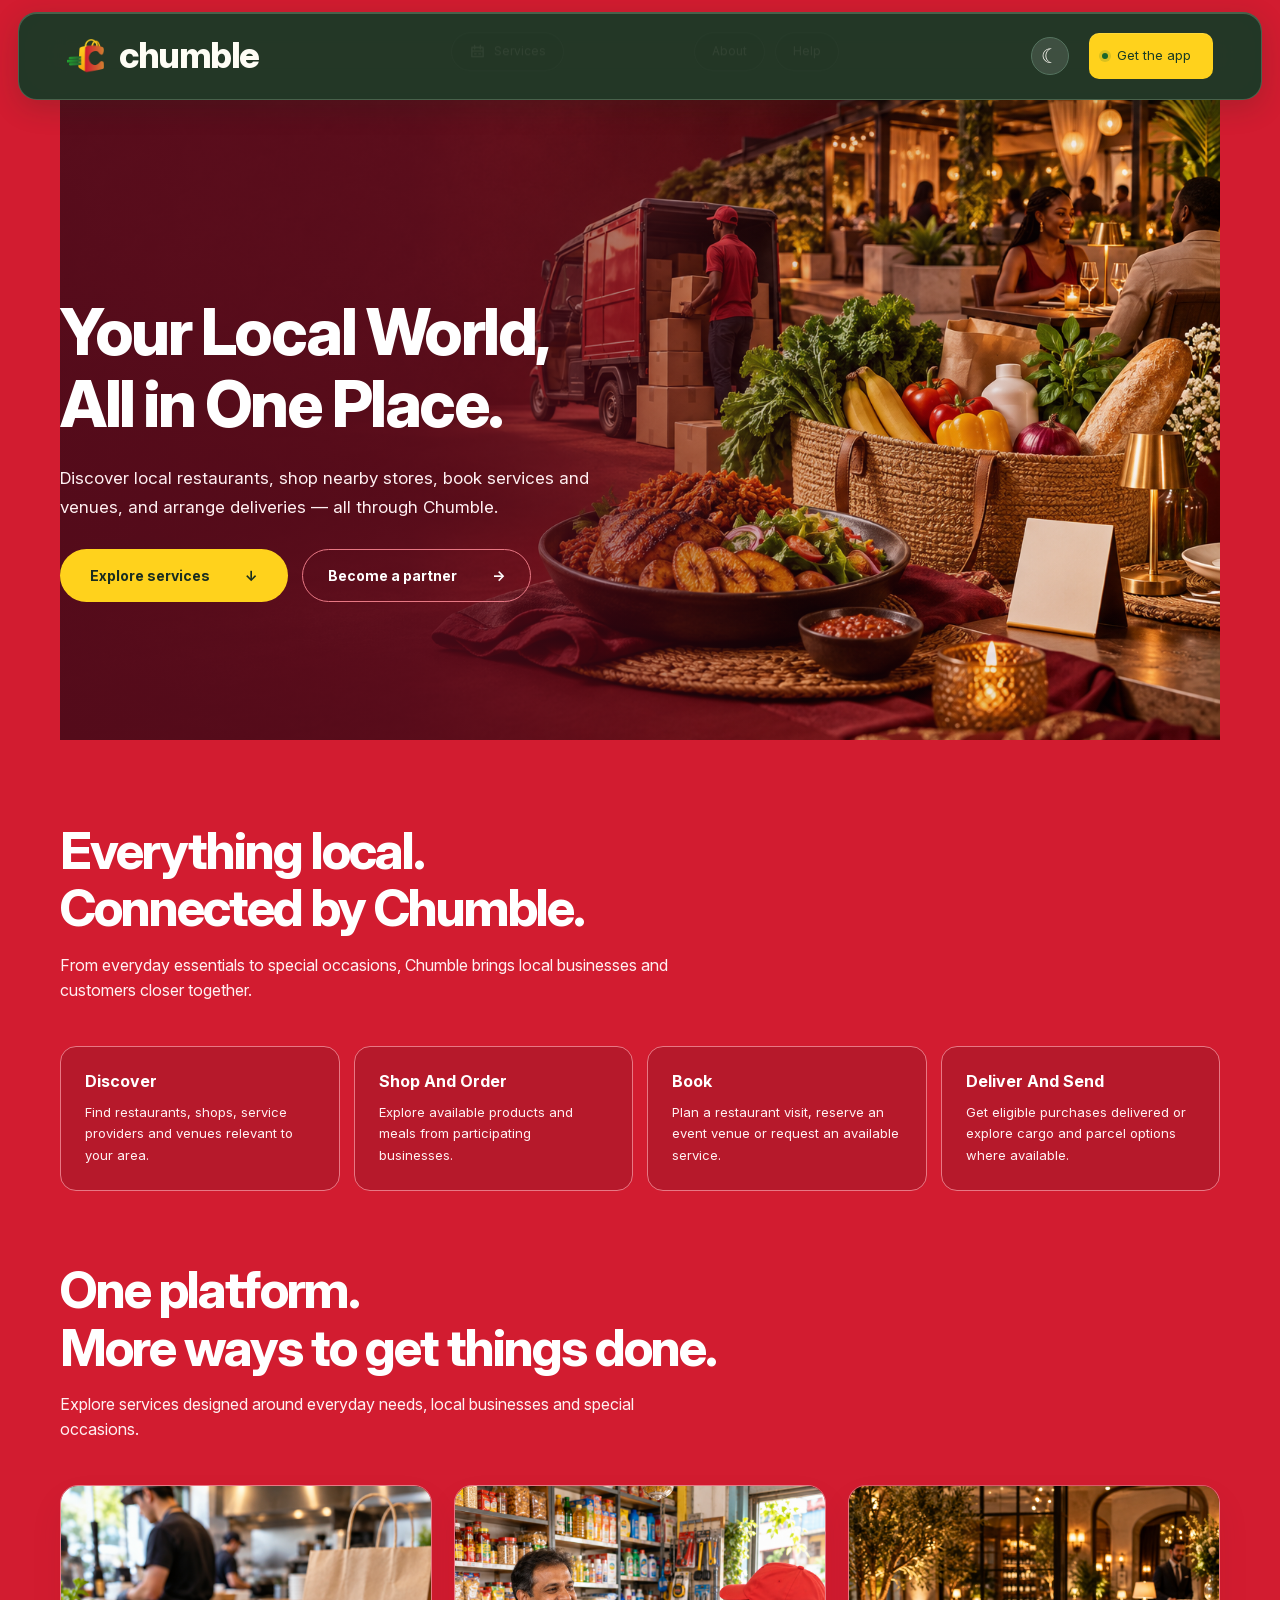
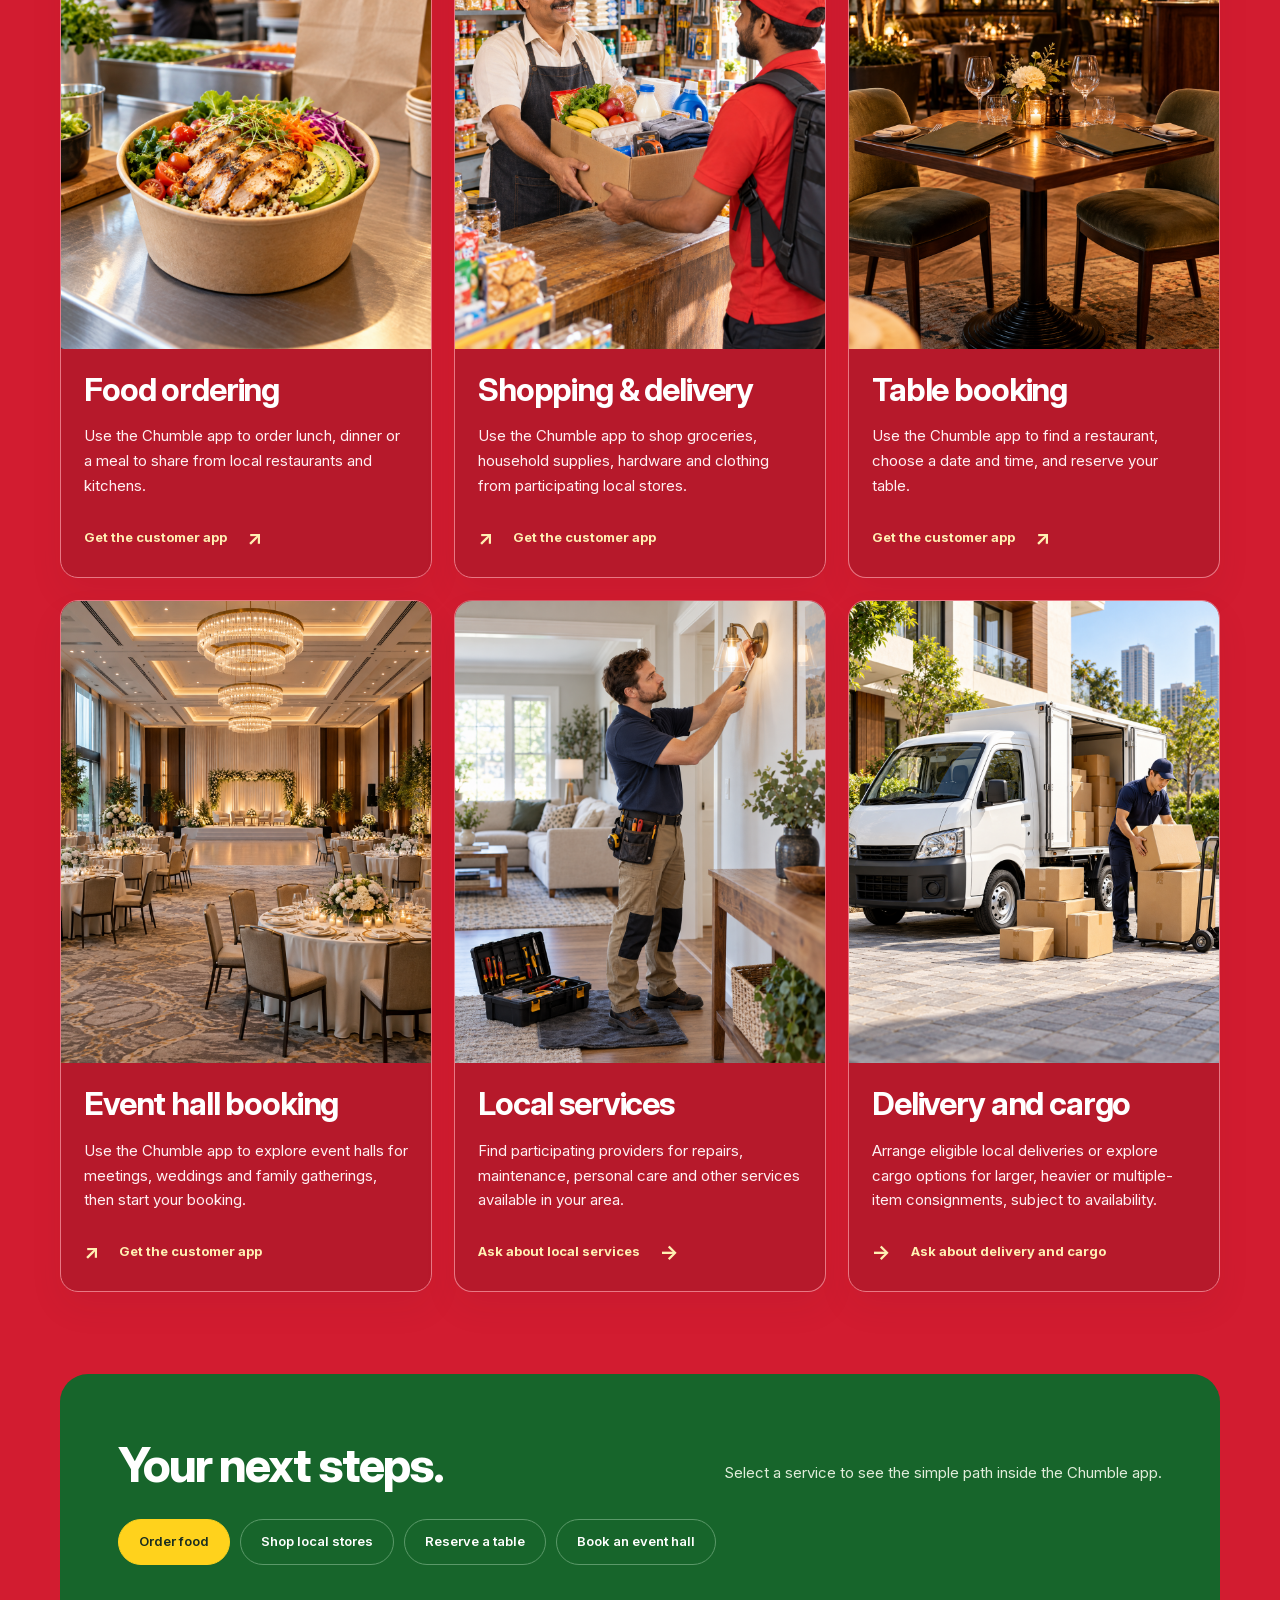
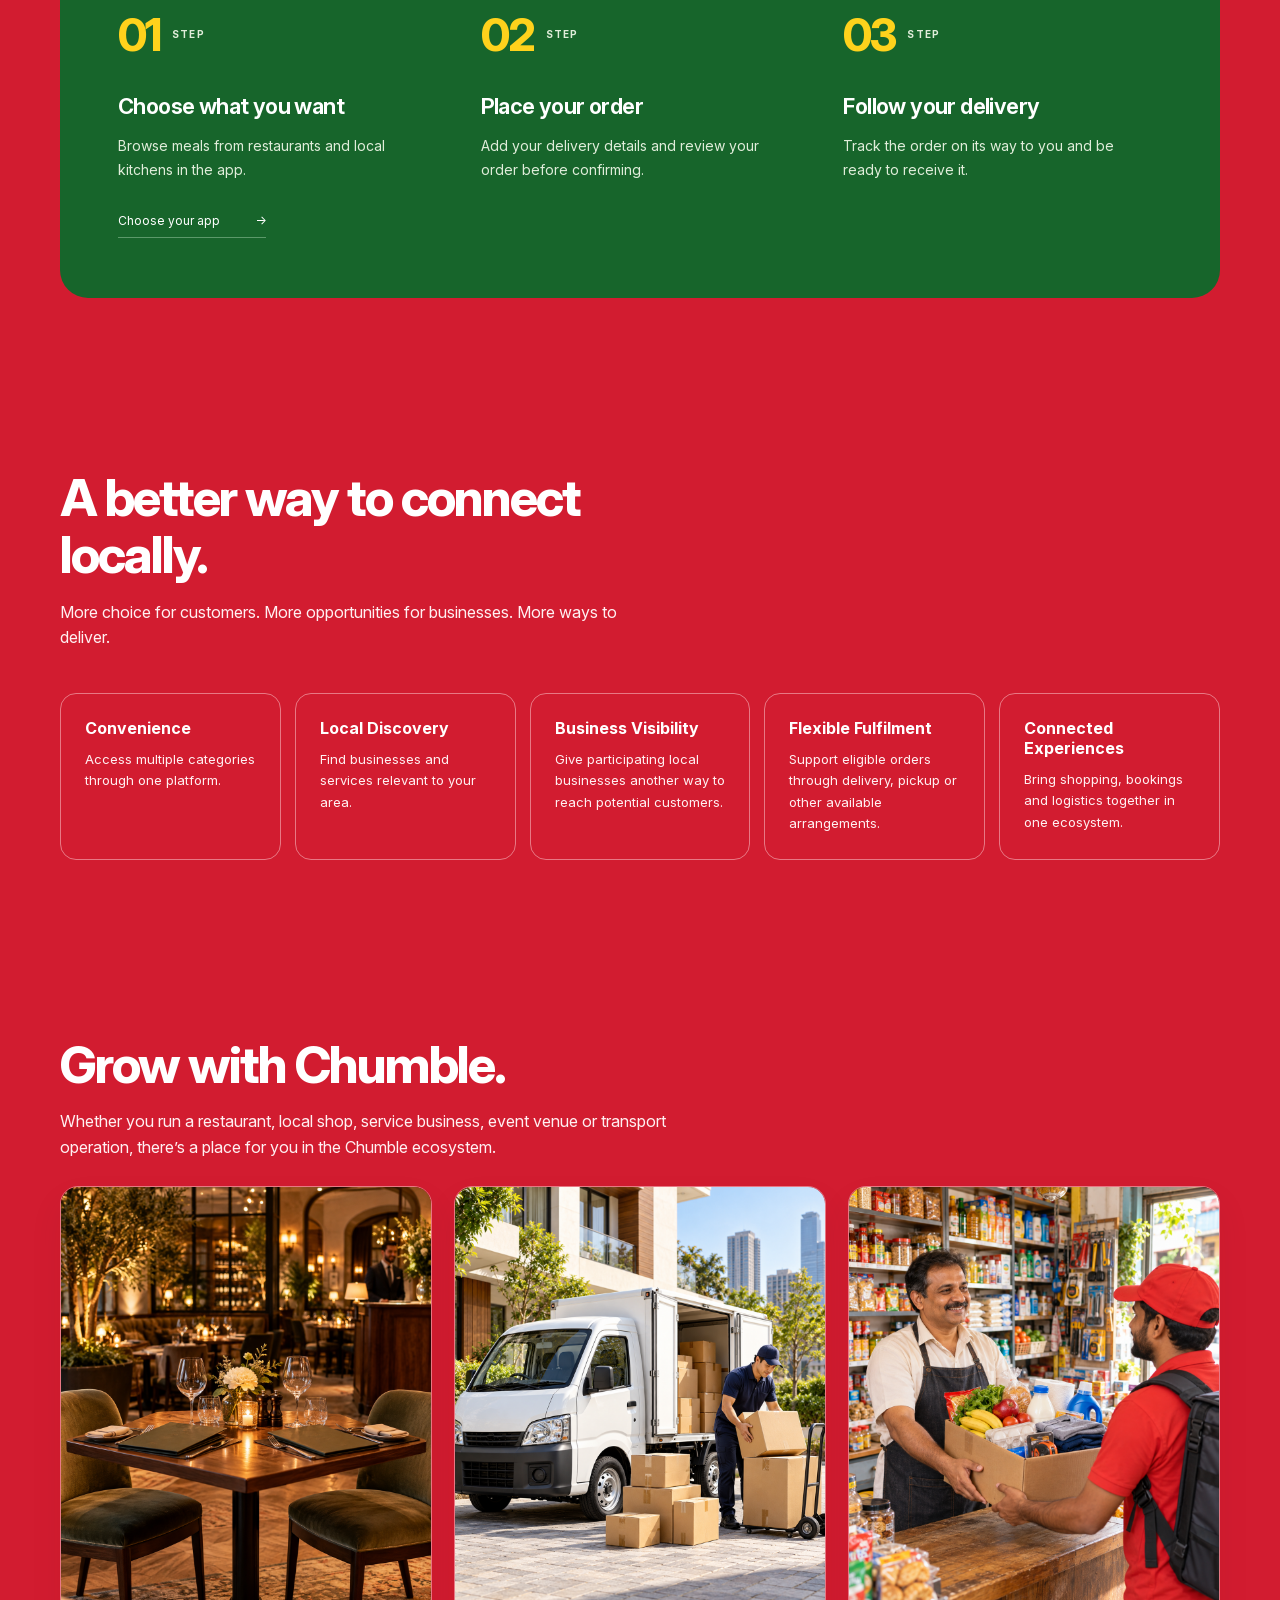
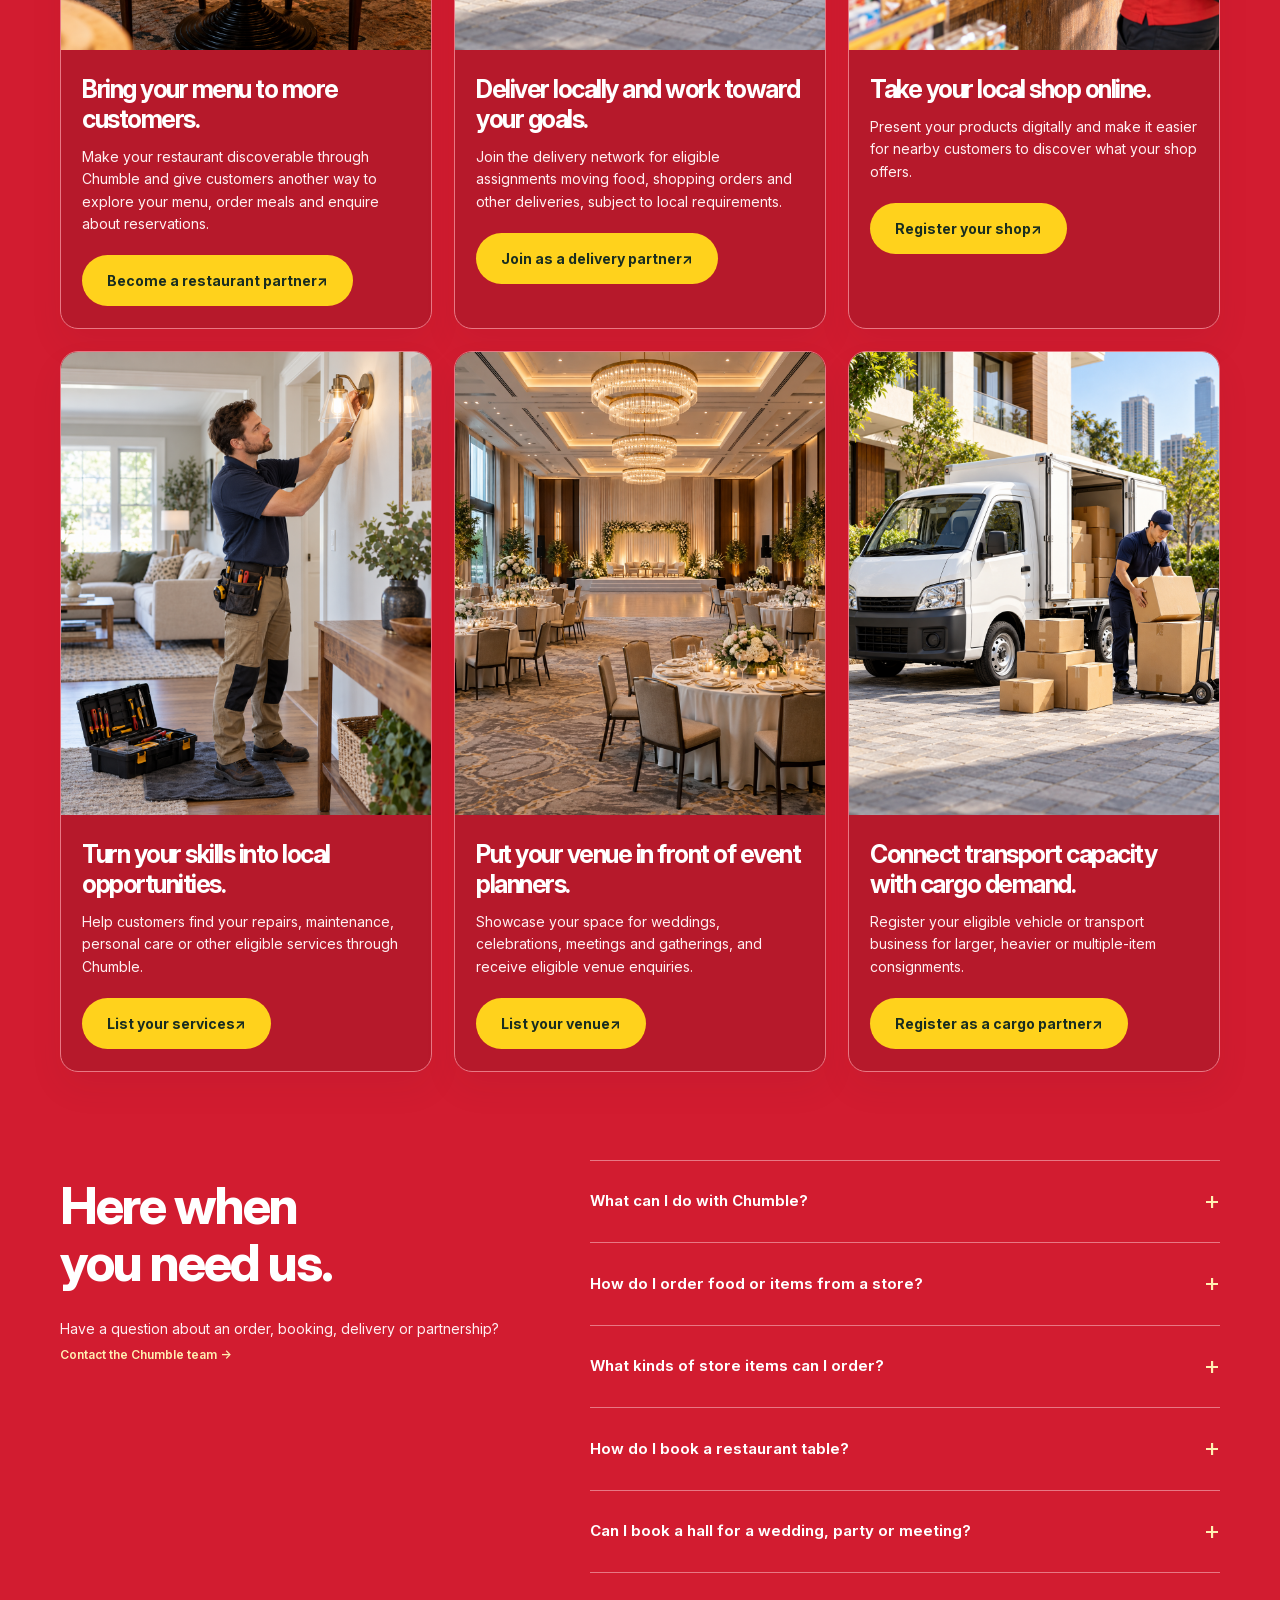
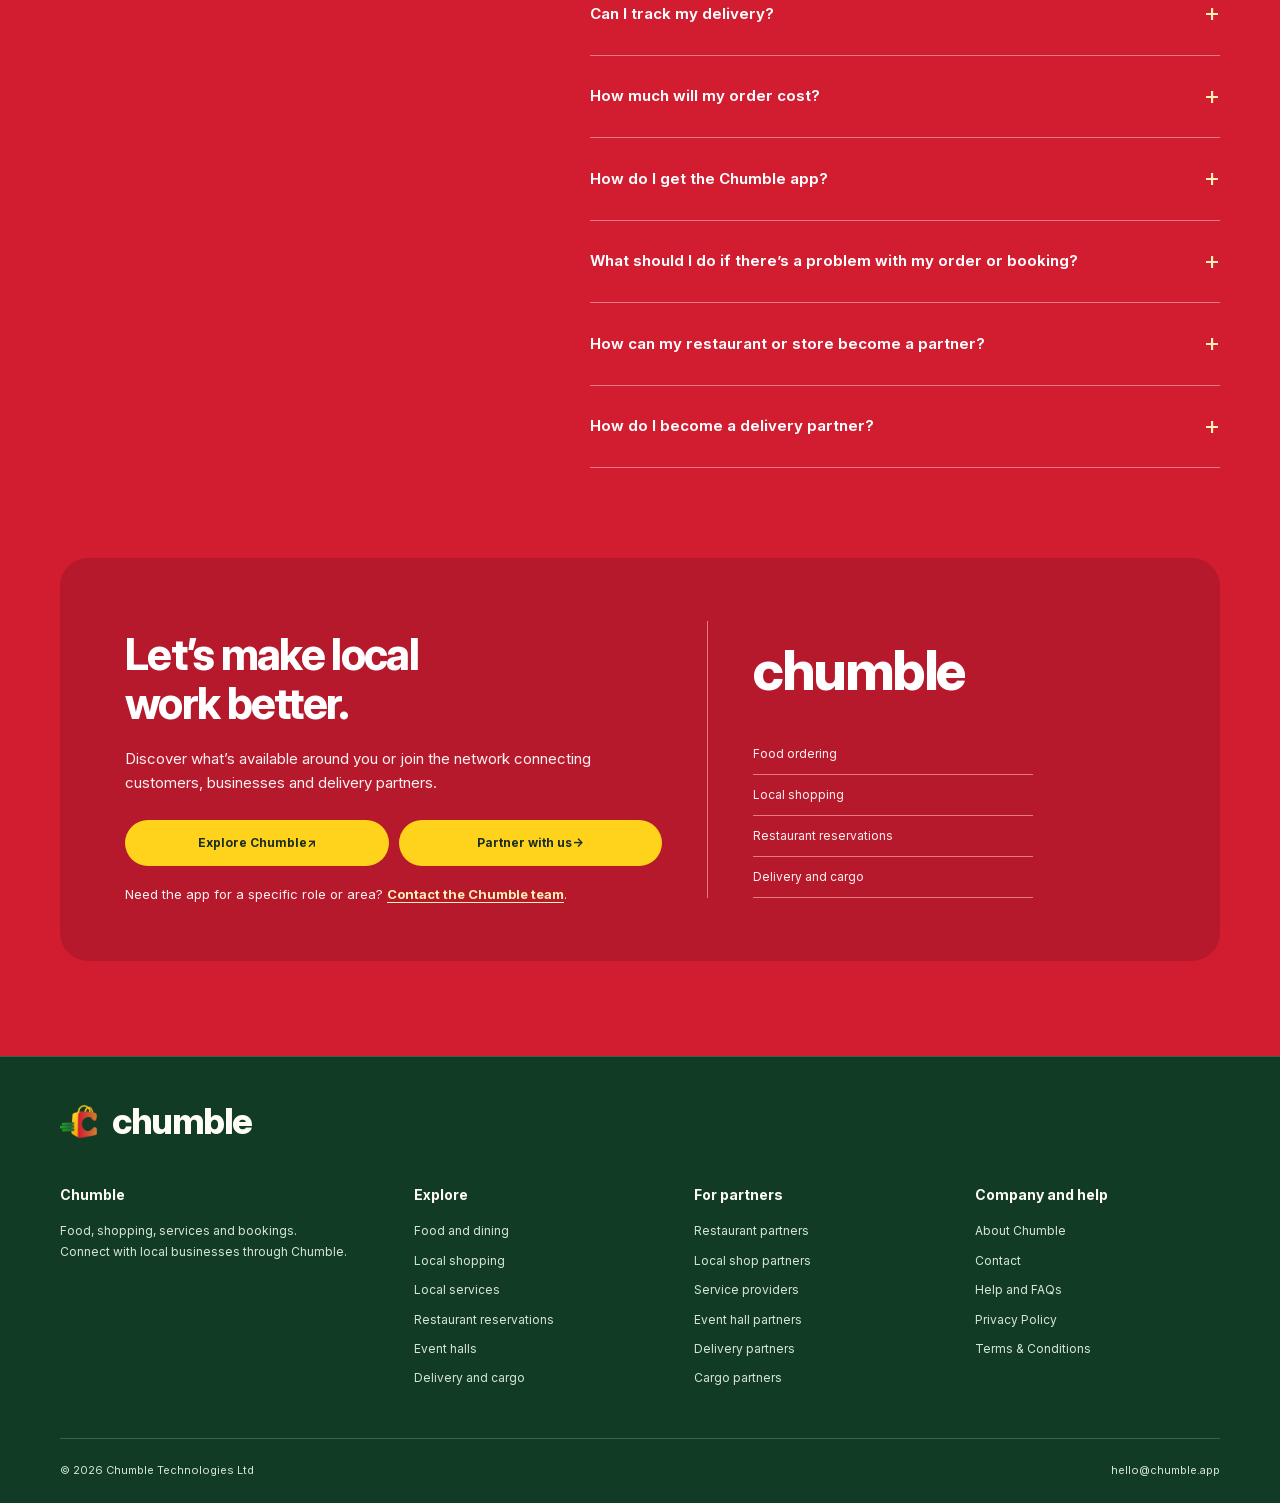
==== commit 39ba44a9: "code updated" ====
--- a/index.html
+++ b/index.html
@@ -10,7 +10,7 @@
   <meta property="og:title" content="Chumble | Discover Local Shops, Services, Food &amp; Delivery">
   <meta property="og:description" content="Discover local restaurants, shops, services, event venues and delivery options with Chumble.">
   <meta property="og:url" content="https://chumble.app/">
-  <meta property="og:image" content="https://chumble.app/assets/food-ordering-portrait.png">
+  <meta property="og:image" content="https://chumble.app/assets/food-ordering.png">
   <meta name="twitter:card" content="summary_large_image">
   <meta http-equiv="Content-Security-Policy" content="default-src 'self'; img-src 'self' data:; font-src 'self'; style-src 'self'; script-src 'self'; connect-src 'self'; base-uri 'self'; form-action 'self' mailto:; frame-ancestors 'none'">
   <meta name="referrer" content="strict-origin-when-cross-origin">
@@ -18,7 +18,7 @@
   <title>Chumble | Discover Local Shops, Services, Food &amp; Delivery</title>
   <link rel="icon" href="favicon.ico" sizes="any">
   <link rel="icon" href="favicon.png" type="image/png">
-  <link rel="preload" href="assets/shopping-delivery-portrait-v2.png" as="image">
+  <link rel="preload" href="assets/shopping-delivery.png" as="image">
   <link rel="preload" href="assets/inter-variable.woff2" as="font" type="font/woff2" crossorigin>
   <link rel="stylesheet" href="styles.css">
   <script src="site.js" defer></script>
@@ -44,12 +44,12 @@
     <section class="services services-and-guides wrap" id="services" aria-labelledby="services-title">
       <div class="section-heading"><h2 id="services-title">One platform.<br>More ways to get things done.</h2><p>Explore services designed around everyday needs, local businesses and special occasions.</p></div>
       <div class="service-grid">
-        <article class="service-card" id="delivery"><a class="service-photo" href="#get-app" tabindex="-1" aria-hidden="true"><img src="assets/food-ordering-portrait.png" width="1122" height="1402" alt="A colorful meal prepared for local food delivery" loading="lazy"></a><div class="service-motion motion-delivery" aria-hidden="true"><svg viewBox="0 0 190 70"><path class="route-base" d="M25 45H161"/><path class="route-progress" pathLength="1" d="M25 45H161"/><path class="destination" d="m157 24 12-10 12 10v24h-24Z M166 48V34h7v14"/><g class="rider"><circle cx="17" cy="45" r="7"/><circle cx="43" cy="45" r="7"/><path d="M17 45h21l5-16h-8 M24 28h9 M30 28l-6 17 M38 21h7"/><rect x="12" y="18" width="15" height="13" rx="2"/></g></svg><span><strong>From kitchen to doorstep</strong><small>Meals from local restaurants.</small></span></div><div class="service-copy"><h3>Food ordering</h3><p>Use the Chumble app to order lunch, dinner or a meal to share from local restaurants and kitchens.</p><a class="text-link" href="https://play.google.com/store/apps/details?id=app.chumble.customer" target="_blank" rel="noopener">Get the customer app <span aria-hidden="true">↗</span></a></div></article>
-        <article class="service-card" id="shopping"><a class="service-photo" href="#get-app" tabindex="-1" aria-hidden="true"><img src="assets/shopping-delivery-portrait-v2.png" width="1122" height="1402" alt="A local shopkeeper handing a mixed shopping order to a delivery courier" loading="lazy"></a><div class="service-motion motion-shopping" aria-hidden="true"><svg viewBox="0 0 190 70"><g class="basket-items"><g class="basket-item item-grocery"><path d="M61 25c-7-6-15 3-10 12 3 5 6 8 10 5 5 3 8 0 11-5 5-9-3-18-11-12Z M61 25v-6l5-3"/></g><g class="basket-item item-hardware"><path d="m89 37 10-10c8 1 11-5 8-10l-5 5-4-4 5-5c-7-2-12 2-11 9L81 33Z"/></g><g class="basket-item item-clothing"><path d="m125 20-9 5 4 7 5-2v16h19V30l5 2 4-7-9-5c-3 6-16 6-19 0Z"/></g></g><path class="basket" d="M44 39h117l-9 24H53Z M68 39l14-17 M137 39l-14-17 M75 47v9 M102 47v9 M130 47v9"/></svg><span><strong>Groceries, hardware and clothing</strong><small>Food, tools, clothing &amp; more.</small></span></div><div class="service-copy"><h3>Shopping &amp; delivery</h3><p>Use the Chumble app to shop groceries, household supplies, hardware and clothing from participating local stores.</p><a class="text-link" href="https://play.google.com/store/apps/details?id=app.chumble.customer" target="_blank" rel="noopener">Get the customer app <span aria-hidden="true">↗</span></a></div></article>
-        <article class="service-card" id="tables"><a class="service-photo" href="#get-app" tabindex="-1" aria-hidden="true"><img src="assets/table-booking-portrait.png" width="1122" height="1402" alt="A restaurant table prepared for a reservation" loading="lazy"></a><div class="service-motion motion-tables" aria-hidden="true"><svg viewBox="0 0 190 70"><rect class="dining-table" x="62" y="21" width="68" height="33" rx="9"/><rect class="seat seat-top" x="79" y="8" width="34" height="7" rx="3"/><rect class="seat seat-bottom" x="79" y="60" width="34" height="7" rx="3"/><rect class="seat seat-left" x="48" y="28" width="7" height="19" rx="3"/><rect class="seat seat-right" x="137" y="28" width="7" height="19" rx="3"/><circle class="place-setting" cx="83" cy="37" r="7"/><circle class="place-setting" cx="110" cy="37" r="7"/><path class="reservation-check" pathLength="1" d="m159 30 7 7 13-15"/></svg><span><strong>Reserve before you arrive</strong><small>Choose a date. Make a reservation.</small></span></div><div class="service-copy"><h3>Table booking</h3><p>Use the Chumble app to find a restaurant, choose a date and time, and reserve your table.</p><a class="text-link" href="https://play.google.com/store/apps/details?id=app.chumble.customer" target="_blank" rel="noopener">Get the customer app <span aria-hidden="true">↗</span></a></div></article>
-        <article class="service-card" id="events"><a class="service-photo" href="#get-app" tabindex="-1" aria-hidden="true"><img src="assets/event-hall-portrait.png" width="1122" height="1402" alt="An event hall prepared for a gathering" loading="lazy"></a><div class="service-motion motion-events" aria-hidden="true"><svg viewBox="0 0 190 70"><path class="event-arch" pathLength="1" d="M73 27V19a22 17 0 0 1 44 0v8 M65 27h60"/><g class="event-row row-one"><path d="M41 38h18v8H41Z M132 38h18v8h-18Z"/></g><g class="event-row row-two"><path d="M33 50h22v8H33Z M135 50h22v8h-22Z"/></g><g class="event-row row-three"><path d="M24 62h27v7H24Z M139 62h27v7h-27Z"/></g><path class="event-aisle" pathLength="1" d="M95 65V32"/><g class="event-sparks"><path d="M48 10v8 M44 14h8 M143 11v8 M139 15h8 M154 26v6 M151 29h6"/></g></svg><span><strong>Halls for meetings and celebrations</strong><small>Find a hall. Bring everyone together.</small></span></div><div class="service-copy"><h3>Event hall booking</h3><p>Use the Chumble app to explore event halls for meetings, weddings and family gatherings, then start your booking.</p><a class="text-link" href="https://play.google.com/store/apps/details?id=app.chumble.customer" target="_blank" rel="noopener">Get the customer app <span aria-hidden="true">↗</span></a></div></article>
-        <article class="service-card" id="local-services"><a class="service-photo" href="#get-app" tabindex="-1" aria-hidden="true"><img src="assets/local-services-portrait-v2.png" width="1122" height="1402" alt="A local service professional repairing a ceiling light in a home" loading="lazy"></a><div class="service-copy"><h3>Local services</h3><p>Find participating providers for repairs, maintenance, personal care and other services available in your area.</p><a class="text-link" href="mailto:hello@chumble.app?subject=Chumble%20local%20services">Ask about local services <span aria-hidden="true">→</span></a></div></article>
-        <article class="service-card" id="cargo"><a class="service-photo" href="#get-app" tabindex="-1" aria-hidden="true"><img src="assets/delivery-cargo-portrait.png" width="1122" height="1402" alt="A cargo vehicle prepared to transport goods" loading="lazy"></a><div class="service-copy"><h3>Delivery and cargo</h3><p>Arrange eligible local deliveries or explore cargo options for larger, heavier or multiple-item consignments, subject to availability.</p><a class="text-link" href="mailto:hello@chumble.app?subject=Chumble%20delivery%20and%20cargo">Ask about delivery and cargo <span aria-hidden="true">→</span></a></div></article>
+        <article class="service-card" id="delivery"><a class="service-photo" href="#get-app" tabindex="-1" aria-hidden="true"><img src="assets/food-ordering.png" width="1122" height="1402" alt="A colorful meal prepared for local food delivery" loading="lazy"></a><div class="service-motion motion-delivery" aria-hidden="true"><svg viewBox="0 0 190 70"><path class="route-base" d="M25 45H161"/><path class="route-progress" pathLength="1" d="M25 45H161"/><path class="destination" d="m157 24 12-10 12 10v24h-24Z M166 48V34h7v14"/><g class="rider"><circle cx="17" cy="45" r="7"/><circle cx="43" cy="45" r="7"/><path d="M17 45h21l5-16h-8 M24 28h9 M30 28l-6 17 M38 21h7"/><rect x="12" y="18" width="15" height="13" rx="2"/></g></svg><span><strong>From kitchen to doorstep</strong><small>Meals from local restaurants.</small></span></div><div class="service-copy"><h3>Food ordering</h3><p>Use the Chumble app to order lunch, dinner or a meal to share from local restaurants and kitchens.</p><a class="text-link" href="https://play.google.com/store/apps/details?id=app.chumble.customer" target="_blank" rel="noopener">Get the customer app <span aria-hidden="true">↗</span></a></div></article>
+        <article class="service-card" id="shopping"><a class="service-photo" href="#get-app" tabindex="-1" aria-hidden="true"><img src="assets/shopping-delivery.png" width="1122" height="1402" alt="A local shopkeeper handing a mixed shopping order to a delivery courier" loading="lazy"></a><div class="service-motion motion-shopping" aria-hidden="true"><svg viewBox="0 0 190 70"><g class="basket-items"><g class="basket-item item-grocery"><path d="M61 25c-7-6-15 3-10 12 3 5 6 8 10 5 5 3 8 0 11-5 5-9-3-18-11-12Z M61 25v-6l5-3"/></g><g class="basket-item item-hardware"><path d="m89 37 10-10c8 1 11-5 8-10l-5 5-4-4 5-5c-7-2-12 2-11 9L81 33Z"/></g><g class="basket-item item-clothing"><path d="m125 20-9 5 4 7 5-2v16h19V30l5 2 4-7-9-5c-3 6-16 6-19 0Z"/></g></g><path class="basket" d="M44 39h117l-9 24H53Z M68 39l14-17 M137 39l-14-17 M75 47v9 M102 47v9 M130 47v9"/></svg><span><strong>Groceries, hardware and clothing</strong><small>Food, tools, clothing &amp; more.</small></span></div><div class="service-copy"><h3>Shopping &amp; delivery</h3><p>Use the Chumble app to shop groceries, household supplies, hardware and clothing from participating local stores.</p><a class="text-link" href="https://play.google.com/store/apps/details?id=app.chumble.customer" target="_blank" rel="noopener">Get the customer app <span aria-hidden="true">↗</span></a></div></article>
+        <article class="service-card" id="tables"><a class="service-photo" href="#get-app" tabindex="-1" aria-hidden="true"><img src="assets/table-booking.png" width="1122" height="1402" alt="A restaurant table prepared for a reservation" loading="lazy"></a><div class="service-motion motion-tables" aria-hidden="true"><svg viewBox="0 0 190 70"><rect class="dining-table" x="62" y="21" width="68" height="33" rx="9"/><rect class="seat seat-top" x="79" y="8" width="34" height="7" rx="3"/><rect class="seat seat-bottom" x="79" y="60" width="34" height="7" rx="3"/><rect class="seat seat-left" x="48" y="28" width="7" height="19" rx="3"/><rect class="seat seat-right" x="137" y="28" width="7" height="19" rx="3"/><circle class="place-setting" cx="83" cy="37" r="7"/><circle class="place-setting" cx="110" cy="37" r="7"/><path class="reservation-check" pathLength="1" d="m159 30 7 7 13-15"/></svg><span><strong>Reserve before you arrive</strong><small>Choose a date. Make a reservation.</small></span></div><div class="service-copy"><h3>Table booking</h3><p>Use the Chumble app to find a restaurant, choose a date and time, and reserve your table.</p><a class="text-link" href="https://play.google.com/store/apps/details?id=app.chumble.customer" target="_blank" rel="noopener">Get the customer app <span aria-hidden="true">↗</span></a></div></article>
+        <article class="service-card" id="events"><a class="service-photo" href="#get-app" tabindex="-1" aria-hidden="true"><img src="assets/event-hall.png" width="1122" height="1402" alt="An event hall prepared for a gathering" loading="lazy"></a><div class="service-motion motion-events" aria-hidden="true"><svg viewBox="0 0 190 70"><path class="event-arch" pathLength="1" d="M73 27V19a22 17 0 0 1 44 0v8 M65 27h60"/><g class="event-row row-one"><path d="M41 38h18v8H41Z M132 38h18v8h-18Z"/></g><g class="event-row row-two"><path d="M33 50h22v8H33Z M135 50h22v8h-22Z"/></g><g class="event-row row-three"><path d="M24 62h27v7H24Z M139 62h27v7h-27Z"/></g><path class="event-aisle" pathLength="1" d="M95 65V32"/><g class="event-sparks"><path d="M48 10v8 M44 14h8 M143 11v8 M139 15h8 M154 26v6 M151 29h6"/></g></svg><span><strong>Halls for meetings and celebrations</strong><small>Find a hall. Bring everyone together.</small></span></div><div class="service-copy"><h3>Event hall booking</h3><p>Use the Chumble app to explore event halls for meetings, weddings and family gatherings, then start your booking.</p><a class="text-link" href="https://play.google.com/store/apps/details?id=app.chumble.customer" target="_blank" rel="noopener">Get the customer app <span aria-hidden="true">↗</span></a></div></article>
+        <article class="service-card" id="local-services"><a class="service-photo" href="#get-app" tabindex="-1" aria-hidden="true"><img src="assets/local-services.png" width="1122" height="1402" alt="A local service professional repairing a ceiling light in a home" loading="lazy"></a><div class="service-copy"><h3>Local services</h3><p>Find participating providers for repairs, maintenance, personal care and other services available in your area.</p><a class="text-link" href="mailto:hello@chumble.app?subject=Chumble%20local%20services">Ask about local services <span aria-hidden="true">→</span></a></div></article>
+        <article class="service-card" id="cargo"><a class="service-photo" href="#get-app" tabindex="-1" aria-hidden="true"><img src="assets/delivery-cargo.png" width="1122" height="1402" alt="A cargo vehicle prepared to transport goods" loading="lazy"></a><div class="service-copy"><h3>Delivery and cargo</h3><p>Arrange eligible local deliveries or explore cargo options for larger, heavier or multiple-item consignments, subject to availability.</p><a class="text-link" href="mailto:hello@chumble.app?subject=Chumble%20delivery%20and%20cargo">Ask about delivery and cargo <span aria-hidden="true">→</span></a></div></article>
       </div>
       <div class="how-content" id="how-it-works" aria-labelledby="how-title">
       <div class="how-heading"><div><h2 id="how-title">Your next steps.</h2></div><p>Select a service to see the simple path inside the Chumble app.</p></div>
@@ -68,12 +68,12 @@
     </section>
     <section class="benefits wrap" aria-labelledby="benefits-title"><div class="section-heading"><h2 id="benefits-title">A better way to connect locally.</h2><p>More choice for customers. More opportunities for businesses. More ways to deliver.</p></div><div class="benefit-grid"><article><strong>Convenience</strong><p>Access multiple categories through one platform.</p></article><article><strong>Local discovery</strong><p>Find businesses and services relevant to your area.</p></article><article><strong>Business visibility</strong><p>Give participating local businesses another way to reach potential customers.</p></article><article><strong>Flexible fulfilment</strong><p>Support eligible orders through delivery, pickup or other available arrangements.</p></article><article><strong>Connected experiences</strong><p>Bring shopping, bookings and logistics together in one ecosystem.</p></article></div></section>
     <section class="partners wrap" id="join" aria-labelledby="partners-title"><div class="section-heading partner-heading"><h2 id="partners-title">Grow with Chumble.</h2><p>Whether you run a restaurant, local shop, service business, event venue or transport operation, there’s a place for you in the Chumble ecosystem.</p></div>
-      <article class="partner-panel" id="panel-restaurants"><img src="assets/table-booking-portrait.png" width="1122" height="1402" alt="A restaurant dining room with tables and warm lighting" loading="lazy"><div><span class="eyebrow">RESTAURANT PARTNERS</span><h3>Bring your menu to more customers.</h3><p>Make your restaurant discoverable through Chumble and give customers another way to explore your menu, order meals and enquire about reservations.</p><a class="button" href="https://play.google.com/store/apps/details?id=app.chumble.partner" target="_blank" rel="noopener">Become a restaurant partner <span aria-hidden="true">↗</span></a></div></article>
-      <article class="partner-panel" id="panel-couriers"><img src="assets/delivery-cargo-portrait.png" width="1122" height="1402" alt="A delivery rider cycling with a food delivery backpack displaying the Chumble logo" loading="lazy"><div><span class="eyebrow">DELIVERY PARTNERS</span><h3>Deliver locally and work toward your goals.</h3><p>Join the delivery network for eligible assignments moving food, shopping orders and other deliveries, subject to local requirements.</p><a class="button" href="https://play.google.com/store/apps/details?id=app.chumble.delivery" target="_blank" rel="noopener">Join as a delivery partner <span aria-hidden="true">↗</span></a></div></article>
-      <article class="partner-panel" id="panel-shops"><img src="assets/shopping-delivery-portrait-v2.png" width="1122" height="1402" alt="A local shop owner standing in a well-organized neighborhood store" loading="lazy"><div><span class="eyebrow">LOCAL SHOP PARTNERS</span><h3>Take your local shop online.</h3><p>Present your products digitally and make it easier for nearby customers to discover what your shop offers.</p><a class="button" href="https://play.google.com/store/apps/details?id=app.chumble.partner" target="_blank" rel="noopener">Register your shop <span aria-hidden="true">↗</span></a></div></article>
-      <article class="partner-panel" id="panel-services"><img src="assets/local-services-portrait-v2.png" width="1122" height="1402" alt="A local service professional repairing a wall-mounted light with a toolkit" loading="lazy"><div><span class="eyebrow">SERVICE PROVIDER PARTNERS</span><h3>Turn your skills into local opportunities.</h3><p>Help customers find your repairs, maintenance, personal care or other eligible services through Chumble.</p><a class="button" href="mailto:hello@chumble.app?subject=List%20services%20with%20Chumble">List your services <span aria-hidden="true">↗</span></a></div></article>
-      <article class="partner-panel" id="panel-venues"><img src="assets/event-hall-portrait.png" width="1122" height="1402" alt="An event venue prepared for a gathering" loading="lazy"><div><span class="eyebrow">EVENT HALL PARTNERS</span><h3>Put your venue in front of event planners.</h3><p>Showcase your space for weddings, celebrations, meetings and gatherings, and receive eligible venue enquiries.</p><a class="button" href="https://play.google.com/store/apps/details?id=app.chumble.partner" target="_blank" rel="noopener">List your venue <span aria-hidden="true">↗</span></a></div></article>
-      <article class="partner-panel" id="panel-cargo"><img src="assets/delivery-cargo-portrait.png" width="1122" height="1402" alt="A cargo vehicle prepared to transport packaged goods" loading="lazy"><div><span class="eyebrow">CARGO PARTNERS</span><h3>Connect transport capacity with cargo demand.</h3><p>Register your eligible vehicle or transport business for larger, heavier or multiple-item consignments.</p><a class="button" href="mailto:hello@chumble.app?subject=Become%20a%20Chumble%20cargo%20partner">Register as a cargo partner <span aria-hidden="true">↗</span></a></div></article>
+      <article class="partner-panel" id="panel-restaurants"><img src="assets/table-booking.png" width="1122" height="1402" alt="A restaurant dining room with tables and warm lighting" loading="lazy"><div><span class="eyebrow">RESTAURANT PARTNERS</span><h3>Bring your menu to more customers.</h3><p>Make your restaurant discoverable through Chumble and give customers another way to explore your menu, order meals and enquire about reservations.</p><a class="button" href="https://play.google.com/store/apps/details?id=app.chumble.partner" target="_blank" rel="noopener">Become a restaurant partner <span aria-hidden="true">↗</span></a></div></article>
+      <article class="partner-panel" id="panel-couriers"><img src="assets/delivery-cargo.png" width="1122" height="1402" alt="A delivery rider cycling with a food delivery backpack displaying the Chumble logo" loading="lazy"><div><span class="eyebrow">DELIVERY PARTNERS</span><h3>Deliver locally and work toward your goals.</h3><p>Join the delivery network for eligible assignments moving food, shopping orders and other deliveries, subject to local requirements.</p><a class="button" href="https://play.google.com/store/apps/details?id=app.chumble.delivery" target="_blank" rel="noopener">Join as a delivery partner <span aria-hidden="true">↗</span></a></div></article>
+      <article class="partner-panel" id="panel-shops"><img src="assets/shopping-delivery.png" width="1122" height="1402" alt="A local shop owner standing in a well-organized neighborhood store" loading="lazy"><div><span class="eyebrow">LOCAL SHOP PARTNERS</span><h3>Take your local shop online.</h3><p>Present your products digitally and make it easier for nearby customers to discover what your shop offers.</p><a class="button" href="https://play.google.com/store/apps/details?id=app.chumble.partner" target="_blank" rel="noopener">Register your shop <span aria-hidden="true">↗</span></a></div></article>
+      <article class="partner-panel" id="panel-services"><img src="assets/local-services.png" width="1122" height="1402" alt="A local service professional repairing a wall-mounted light with a toolkit" loading="lazy"><div><span class="eyebrow">SERVICE PROVIDER PARTNERS</span><h3>Turn your skills into local opportunities.</h3><p>Help customers find your repairs, maintenance, personal care or other eligible services through Chumble.</p><a class="button" href="mailto:hello@chumble.app?subject=List%20services%20with%20Chumble">List your services <span aria-hidden="true">↗</span></a></div></article>
+      <article class="partner-panel" id="panel-venues"><img src="assets/event-hall.png" width="1122" height="1402" alt="An event venue prepared for a gathering" loading="lazy"><div><span class="eyebrow">EVENT HALL PARTNERS</span><h3>Put your venue in front of event planners.</h3><p>Showcase your space for weddings, celebrations, meetings and gatherings, and receive eligible venue enquiries.</p><a class="button" href="https://play.google.com/store/apps/details?id=app.chumble.partner" target="_blank" rel="noopener">List your venue <span aria-hidden="true">↗</span></a></div></article>
+      <article class="partner-panel" id="panel-cargo"><img src="assets/delivery-cargo.png" width="1122" height="1402" alt="A cargo vehicle prepared to transport packaged goods" loading="lazy"><div><span class="eyebrow">CARGO PARTNERS</span><h3>Connect transport capacity with cargo demand.</h3><p>Register your eligible vehicle or transport business for larger, heavier or multiple-item consignments.</p><a class="button" href="mailto:hello@chumble.app?subject=Become%20a%20Chumble%20cargo%20partner">Register as a cargo partner <span aria-hidden="true">↗</span></a></div></article>
     </section>
     <section class="faq-section wrap" id="faq" aria-labelledby="faq-title">
       <div class="faq-heading"><h2 id="faq-title">Here when<br>you need us.</h2><p>Have a question about an order, booking, delivery or partnership?<br><a href="mailto:hello@chumble.app">Contact the Chumble team →</a></p></div>
